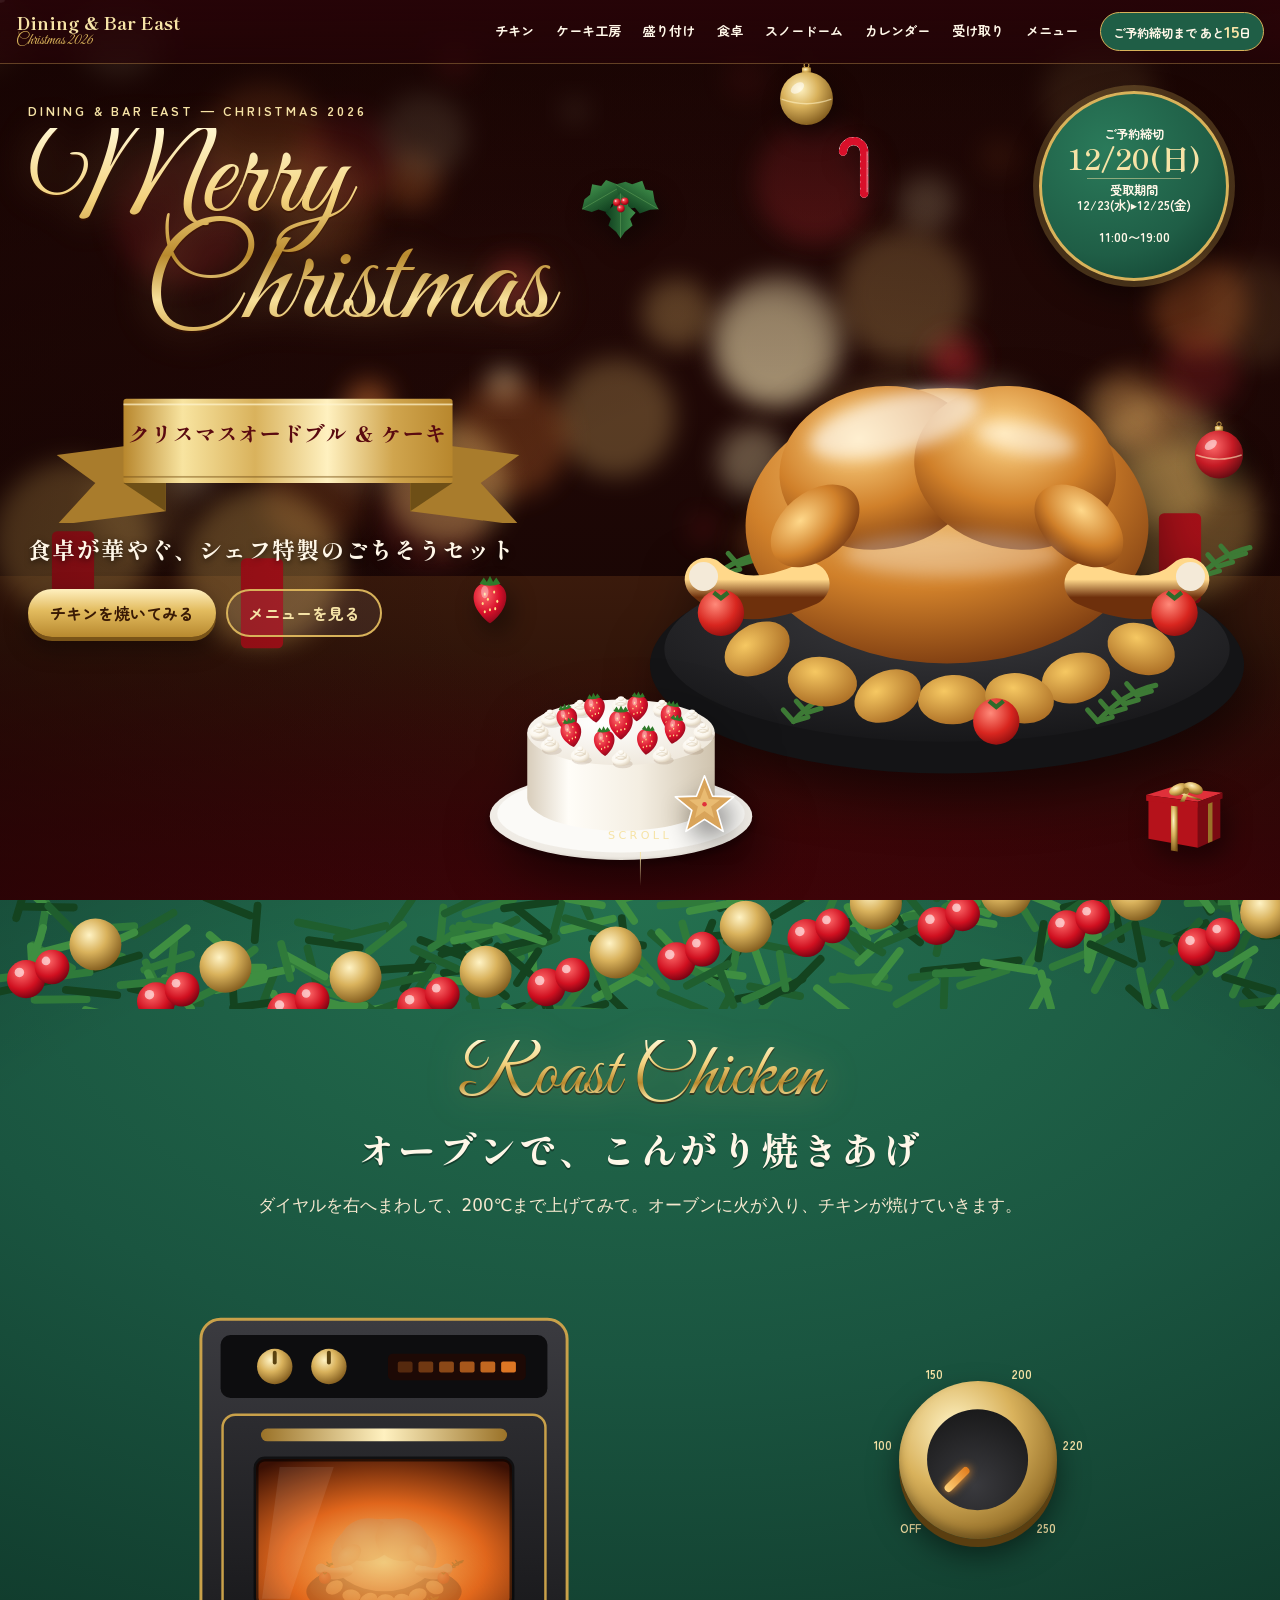
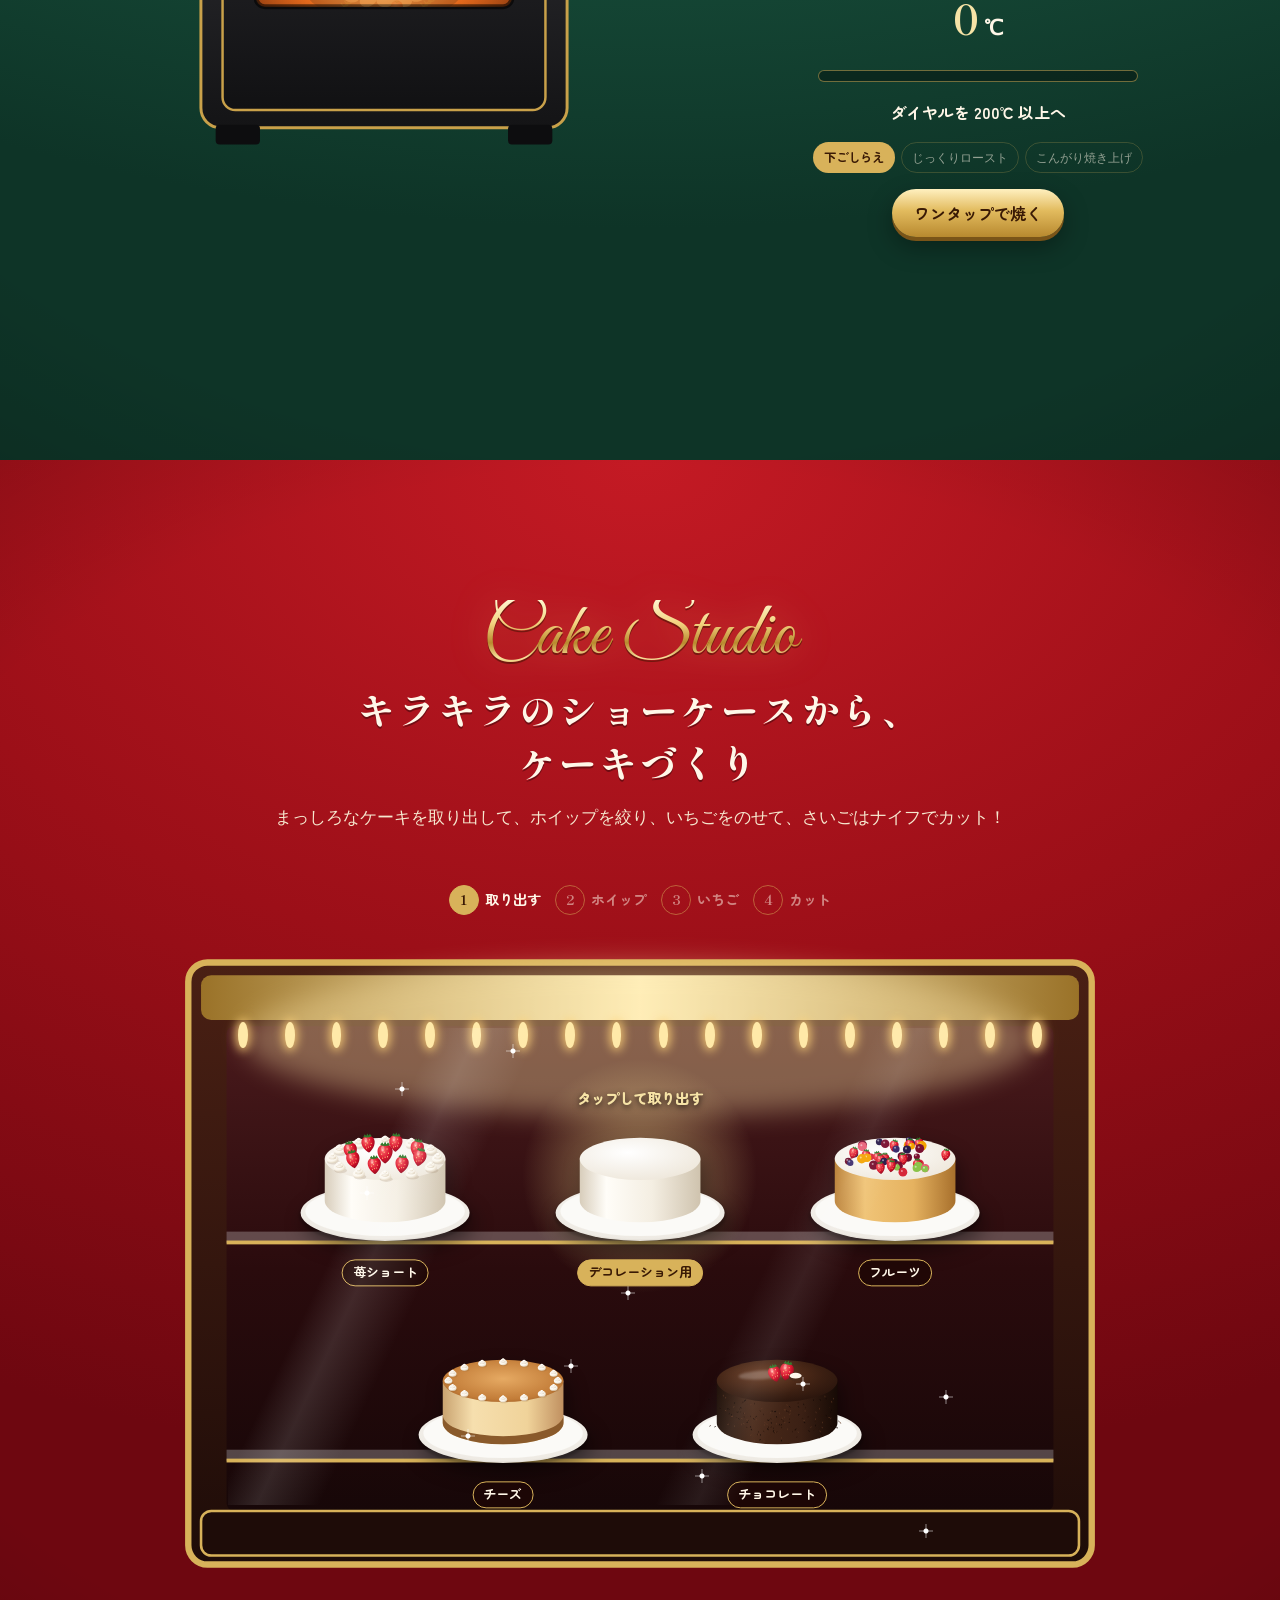
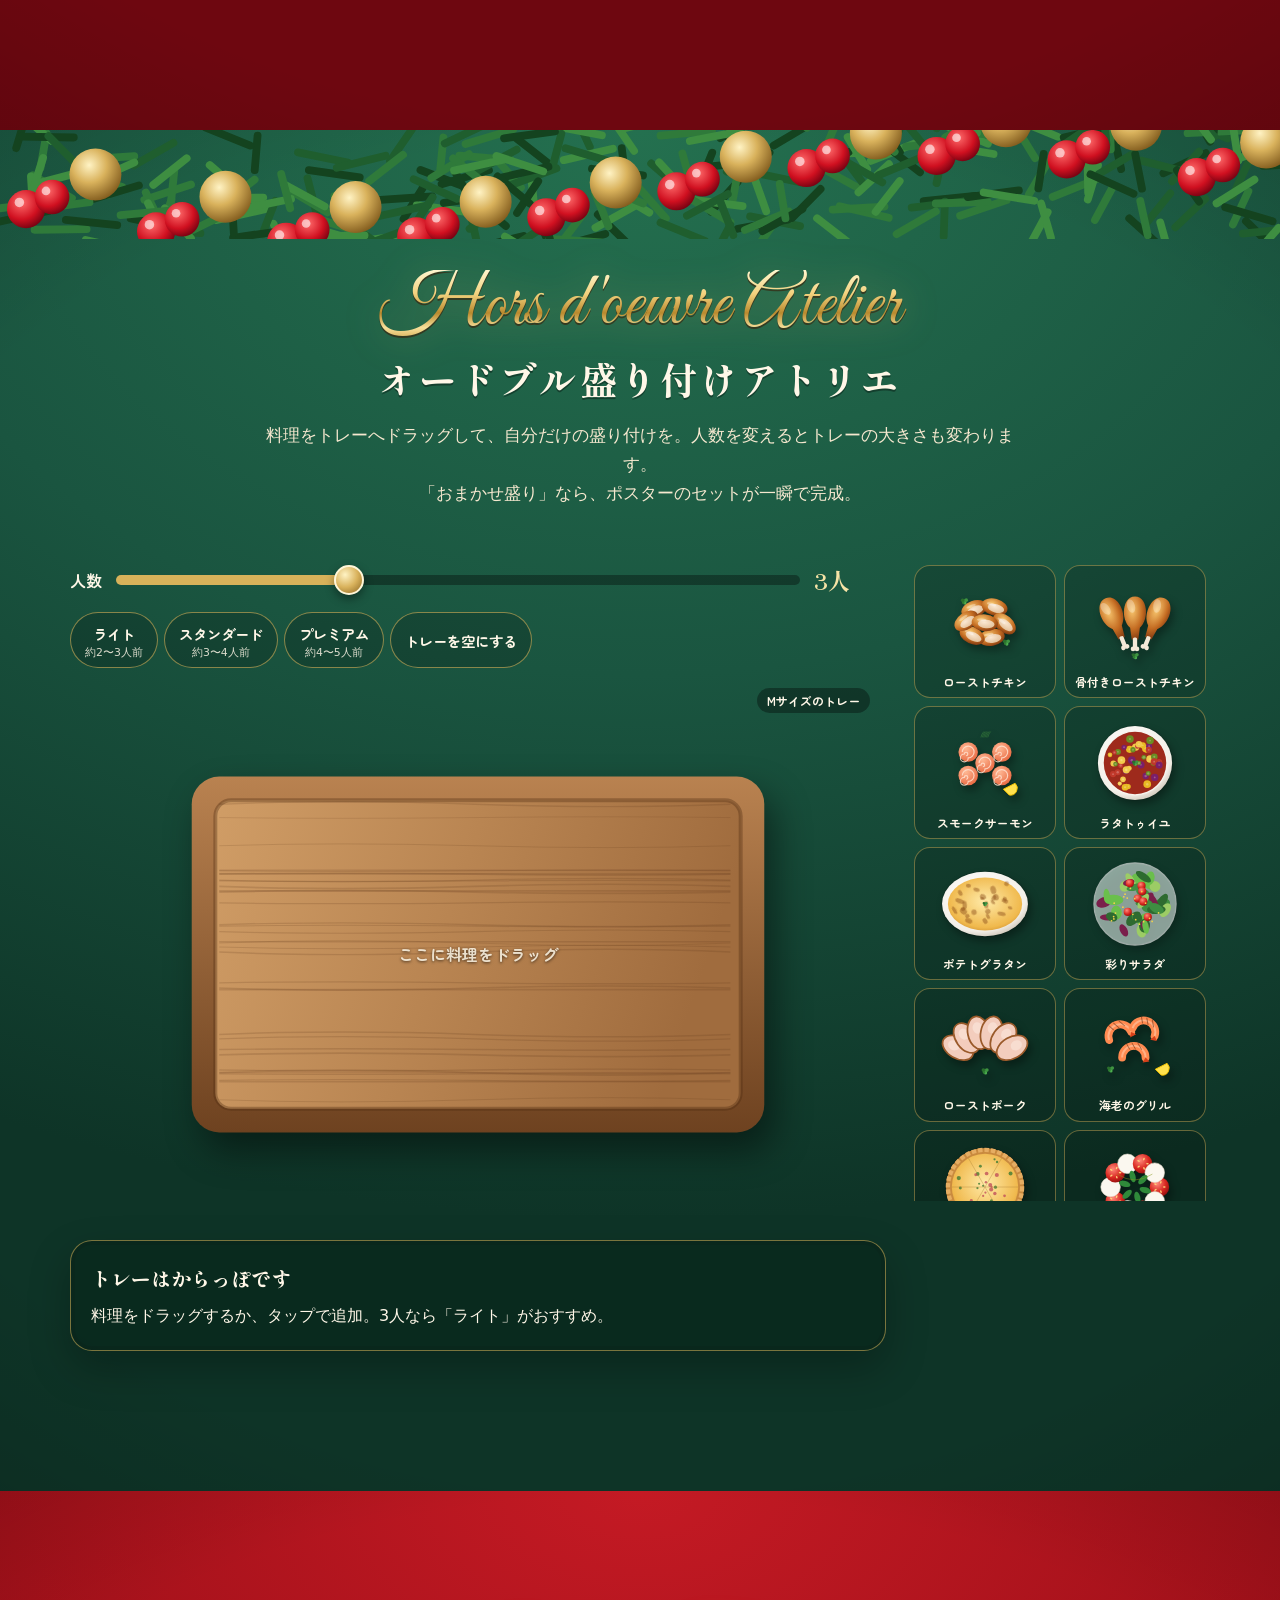
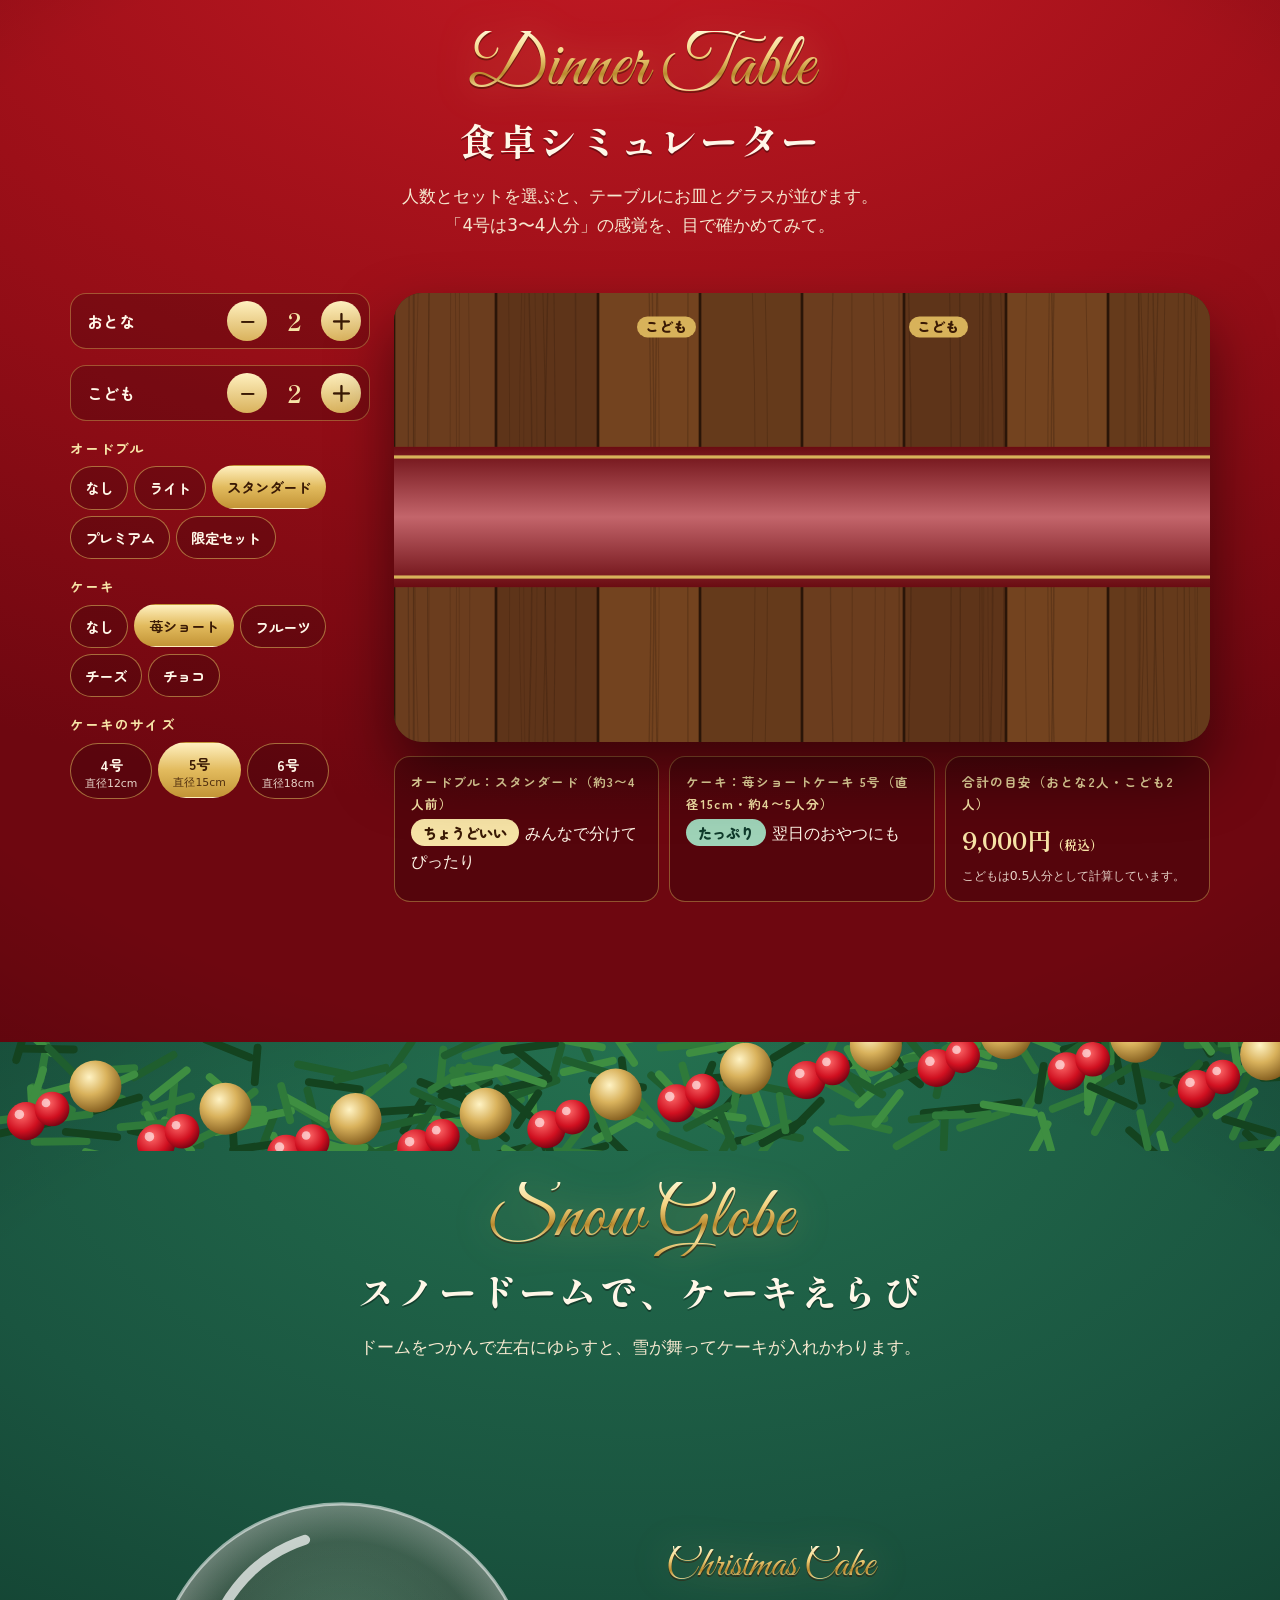
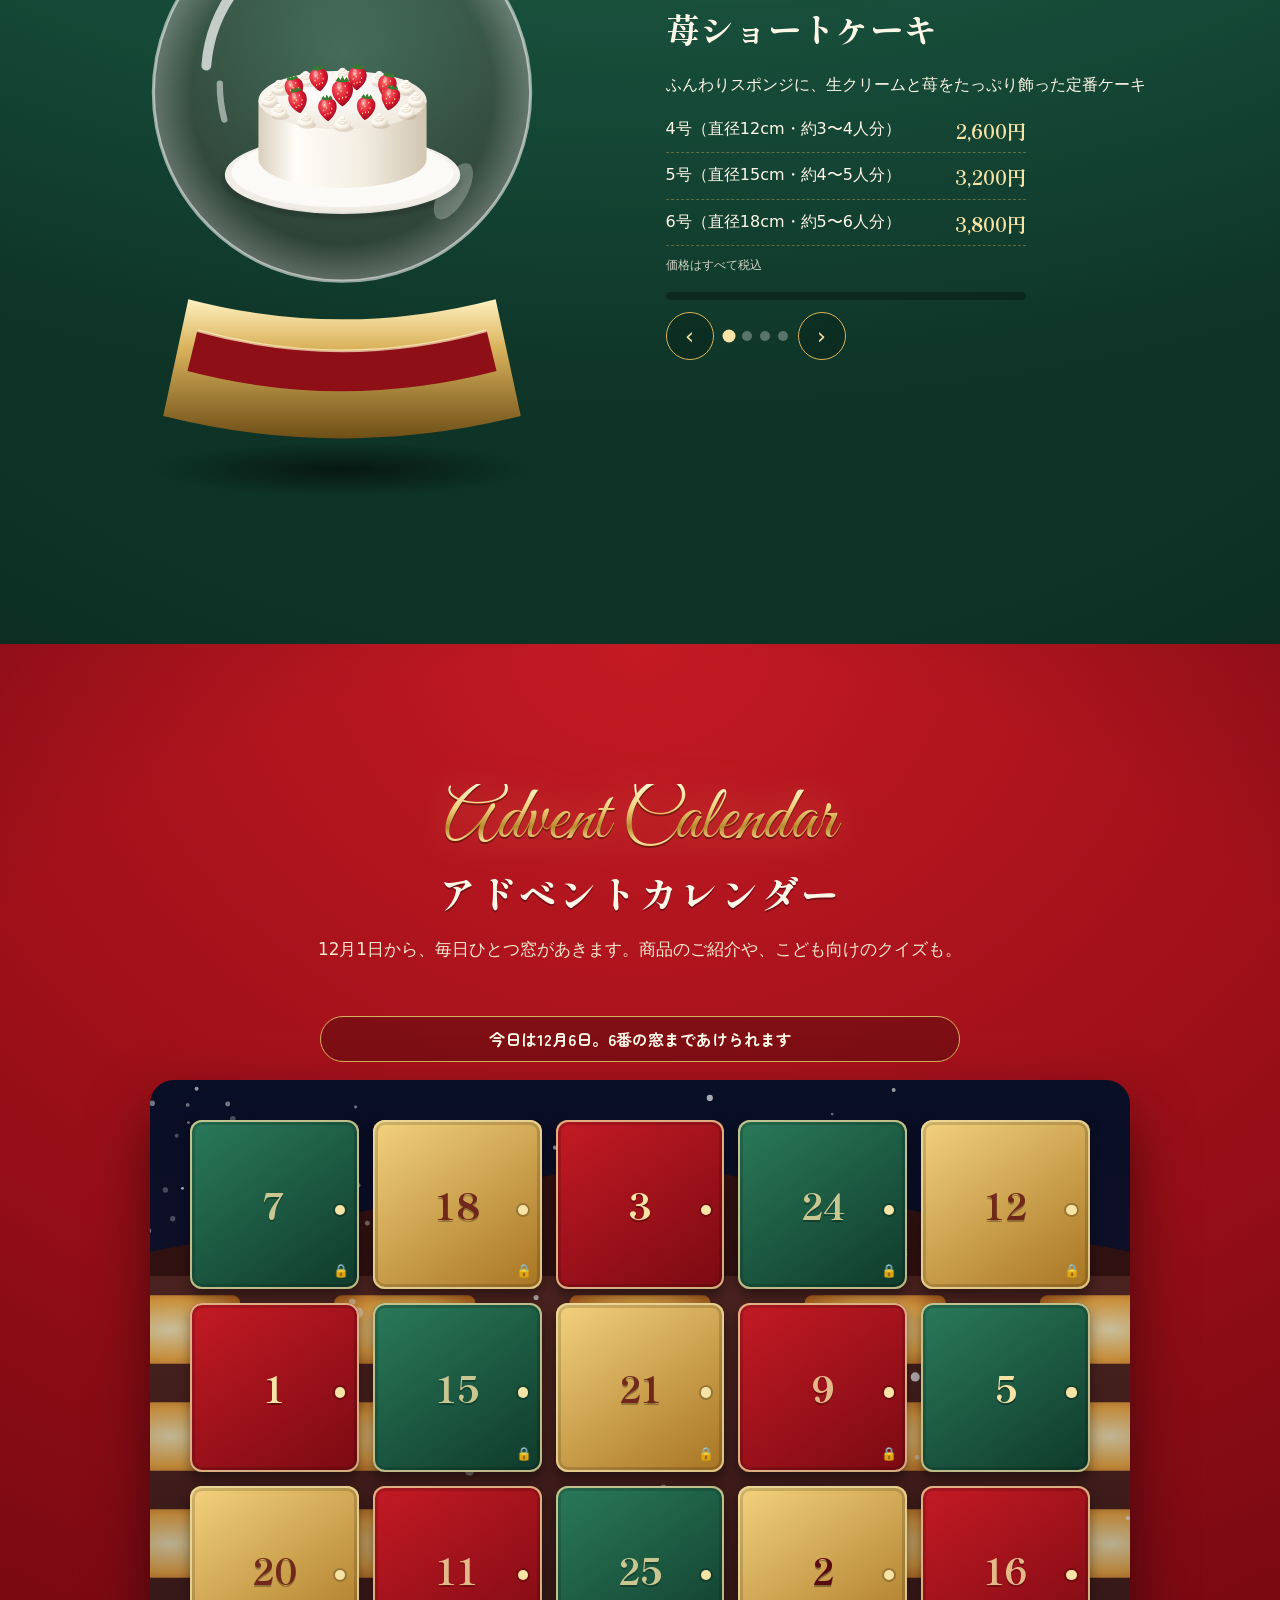
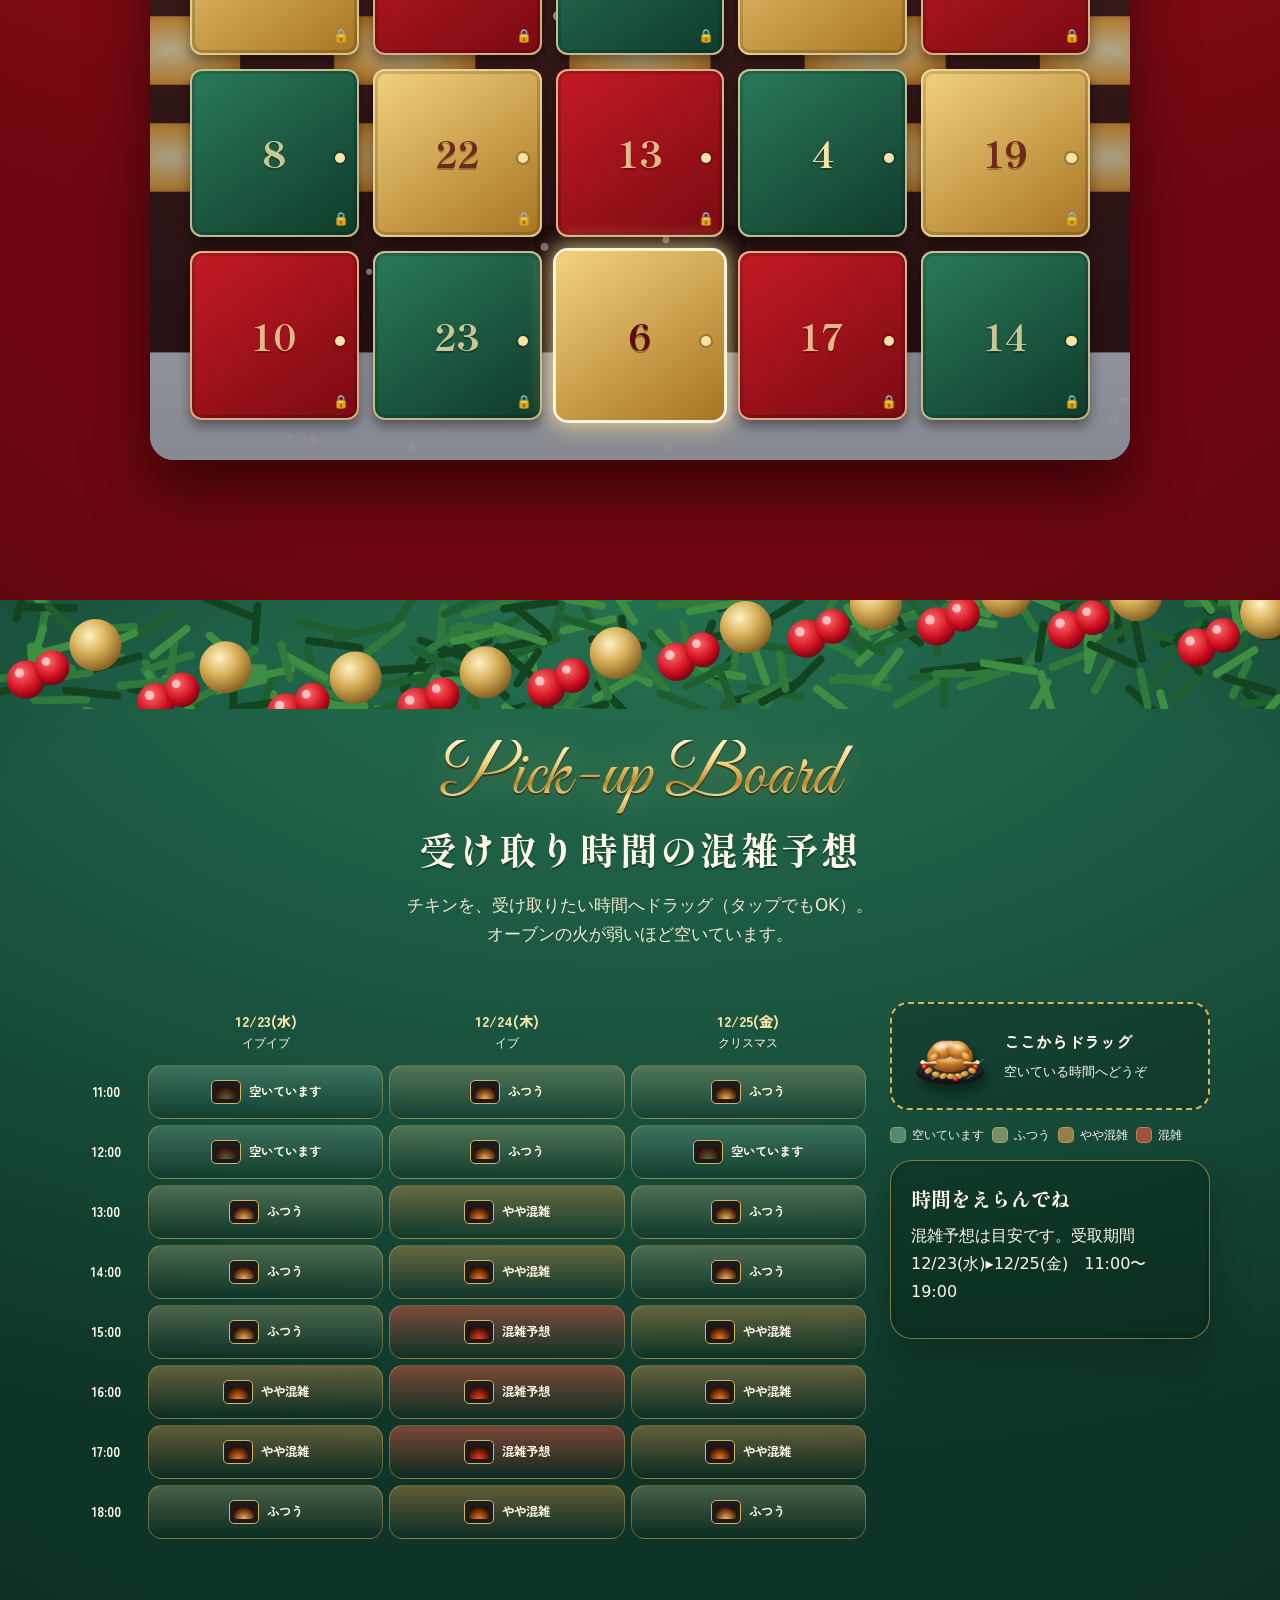
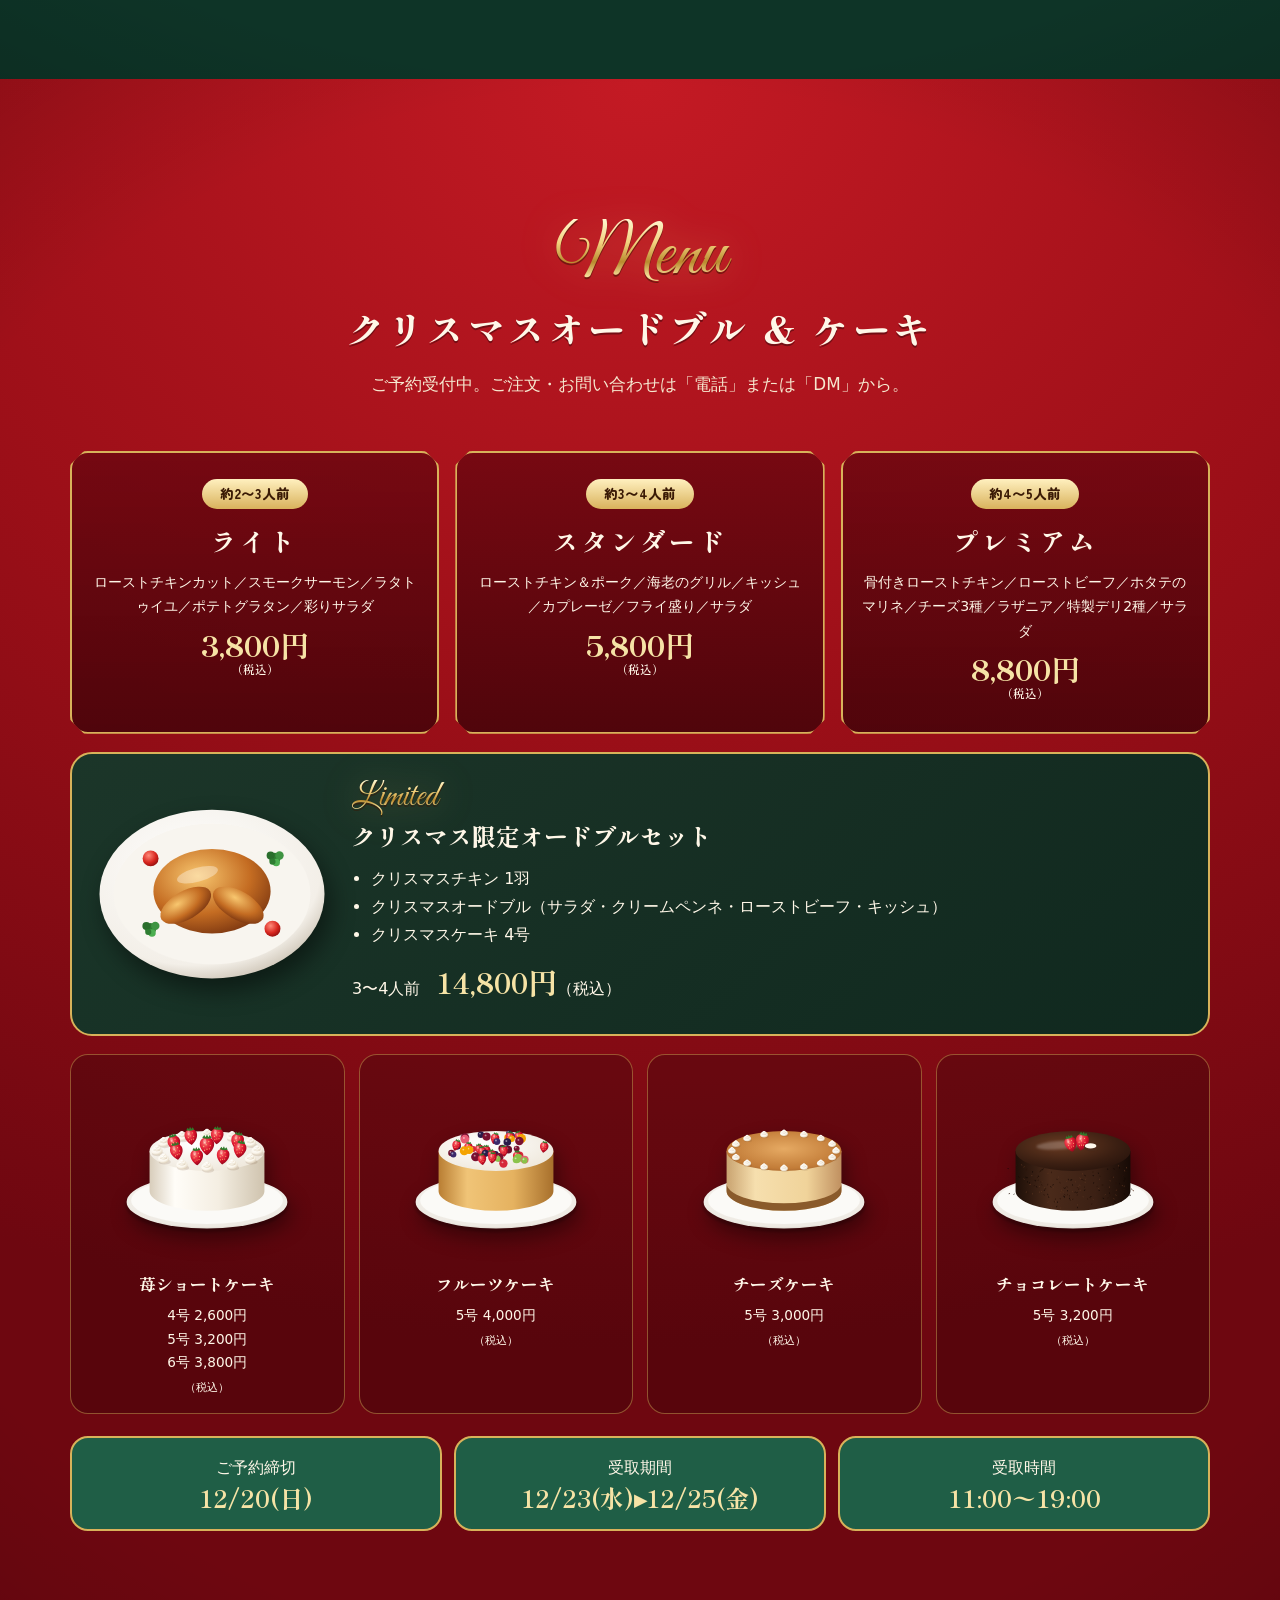
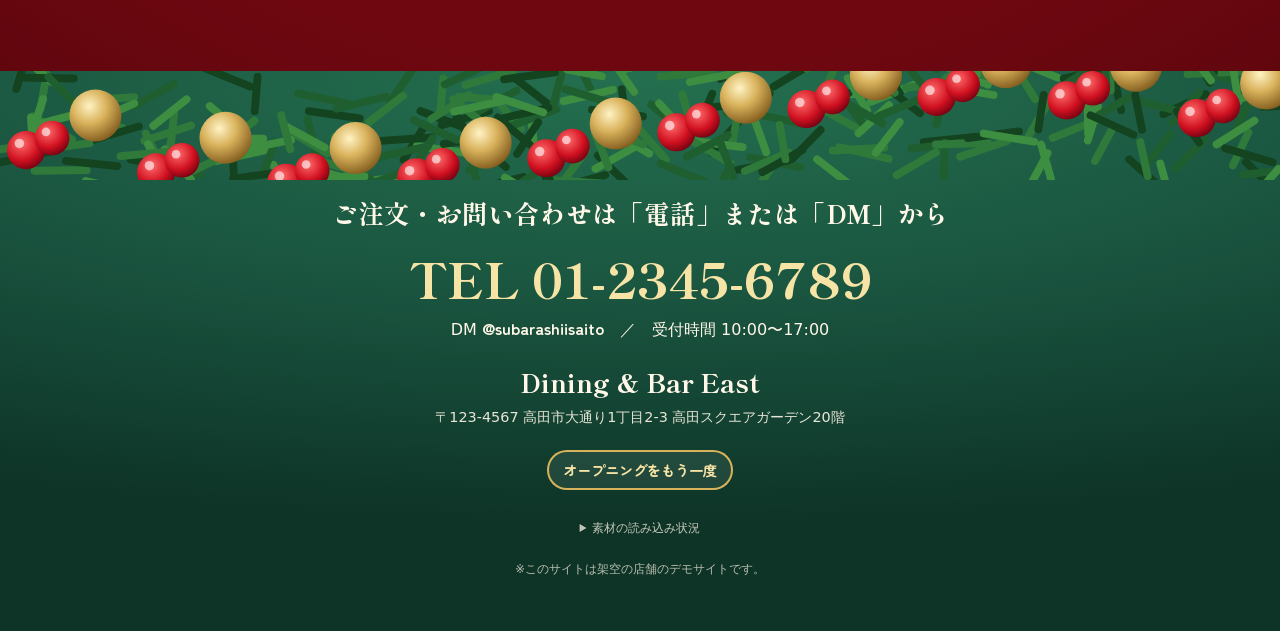
==== east-christmas/index.html @ 374d92b8 "Add Dining & Bar East Christmas announcement site Single-file vanilla JS site: poster-opening intro," ====
<!doctype html>
<html lang="ja">
<head>
<meta charset="utf-8">
<meta name="viewport" content="width=device-width, initial-scale=1, viewport-fit=cover">
<title>Dining &amp; Bar East｜Christmas 2026</title>
<meta name="description" content="Dining & Bar East のクリスマス特設サイト。クリスマスオードブルとケーキのご予約受付中。オーブンでチキンを焼いたり、ケーキを飾ったり、遊びながら選べます。">
<meta name="theme-color" content="#4a040a">
<link rel="preconnect" href="https://fonts.googleapis.com">
<link rel="preconnect" href="https://fonts.gstatic.com" crossorigin>
<link rel="stylesheet" href="https://fonts.googleapis.com/css2?family=Great+Vibes&family=Shippori+Mincho+B1:wght@600;800&family=Zen+Maru+Gothic:wght@500;700;900&display=swap">
<style>
/* =========================================================
   Tokens
   ========================================================= */
:root{
  --red:#B5121B; --red-d:#7a0a12; --red-dd:#4a040a;
  --green:#1F5E46; --green-d:#0f3a2b; --green-dd:#0a2a1f;
  --gold:#d8b25a; --gold-l:#f6e3a6; --gold-d:#9a7228;
  --cream:#fff7e8; --ink:#2b120c;
  --hdr:64px;
  --ease-pop:cubic-bezier(.3,1.5,.5,1);
  --ease-out:cubic-bezier(.2,.8,.2,1);
}
*{box-sizing:border-box}
html{scroll-behavior:smooth;-webkit-text-size-adjust:100%}
body{margin:0;background:var(--red-dd);color:var(--cream);font-family:"Zen Maru Gothic",system-ui,sans-serif;line-height:1.75;overflow-x:hidden;-webkit-tap-highlight-color:transparent}
body.locked{overflow:hidden;height:100svh}
img{max-width:100%;display:block;-webkit-user-drag:none;user-select:none;-webkit-user-select:none}
button{font:inherit;color:inherit}
a{color:inherit}
:focus-visible{outline:3px solid var(--gold-l);outline-offset:3px}
[hidden]{display:none!important}
.sr{position:absolute;width:1px;height:1px;overflow:hidden;clip:rect(0 0 0 0);white-space:nowrap}

/* paper backgrounds: the real texture (if present) sits over a gradient fallback */
.paper-red{background:url(assets/tex_red_paper.png) center/640px repeat,radial-gradient(120% 80% at 50% 0%,#c41a24 0%,#9c0f18 50%,#6e0710 100%)}
.paper-green{background:url(assets/tex_green_paper.png) center/640px repeat,radial-gradient(120% 80% at 50% 0%,#24704f 0%,#1a5540 50%,#0e3427 100%)}
.gold-text{background:linear-gradient(180deg,#fff6cf 0%,#f3d27e 32%,#b98a2e 58%,#f7e09a 78%,#c99a3d 100%);-webkit-background-clip:text;background-clip:text;color:transparent;filter:drop-shadow(0 2px 0 rgba(60,20,0,.55)) drop-shadow(0 0 18px rgba(255,210,120,.25))}
.script{font-family:"Great Vibes",cursive;font-weight:400}
.mincho{font-family:"Shippori Mincho B1",serif}

/* fx canvas (snow + sparkles) */
#fx{position:fixed;inset:0;width:100%;height:100%;pointer-events:none;z-index:55}

/* =========================================================
   Buttons / small UI
   ========================================================= */
.btn{appearance:none;border:0;cursor:pointer;font:700 1rem/1.2 "Zen Maru Gothic",sans-serif;color:#3a1a05;background:linear-gradient(180deg,#fff0bf,#e2bb5e 45%,#b8892f);padding:14px 22px;border-radius:999px;box-shadow:0 4px 0 #7a5418,0 10px 24px rgba(0,0,0,.35);position:relative;overflow:hidden;text-decoration:none;display:inline-flex;align-items:center;justify-content:center;gap:8px;transition:transform .15s,box-shadow .15s;min-height:48px;white-space:nowrap}
.btn:hover{transform:translateY(-2px)}
.btn:active{transform:translateY(2px);box-shadow:0 2px 0 #7a5418,0 6px 14px rgba(0,0,0,.3)}
.btn::after{content:"";position:absolute;inset:0;background:linear-gradient(110deg,transparent 30%,rgba(255,255,255,.75) 45%,transparent 60%);transform:translateX(-120%);animation:shine 3.8s infinite}
.btn.ghost{background:rgba(255,255,255,.07);color:var(--gold-l);box-shadow:inset 0 0 0 2px var(--gold)}
.btn.ghost::after{display:none}
.btn.small{padding:9px 16px;min-height:40px;font-size:.9rem}
.btn[disabled]{opacity:.45;pointer-events:none}
@keyframes shine{0%,70%{transform:translateX(-120%)}100%{transform:translateX(120%)}}
.row{display:flex;flex-wrap:wrap;gap:10px;align-items:center}

.seg{display:flex;flex-wrap:wrap;gap:6px}
.seg button{appearance:none;cursor:pointer;border:1.5px solid rgba(216,178,90,.6);background:rgba(0,0,0,.18);color:var(--cream);padding:8px 14px;border-radius:999px;font-weight:700;font-size:.9rem;min-height:40px;transition:background .2s,color .2s,transform .2s}
.seg button small{display:block;font-size:.68rem;font-weight:500;opacity:.85;line-height:1.2}
.seg button[aria-pressed="true"]{background:linear-gradient(180deg,#fff0bf,#e2bb5e 50%,#c39436);color:#3a1a05;border-color:transparent;transform:translateY(-1px)}
.seg button[disabled]{opacity:.35;pointer-events:none}

.toast{position:fixed;left:50%;bottom:max(20px,env(safe-area-inset-bottom));transform:translate(-50%,140%);z-index:90;background:rgba(20,6,4,.92);border:1.5px solid var(--gold);color:var(--cream);padding:12px 20px;border-radius:16px;font-weight:700;max-width:min(92vw,520px);text-align:center;transition:transform .45s var(--ease-pop),visibility .45s;pointer-events:none;font-size:.92rem;visibility:hidden}
.toast.on{transform:translate(-50%,0);visibility:visible}

/* =========================================================
   Header
   ========================================================= */
.hdr{position:fixed;inset:0 0 auto;z-index:60;height:var(--hdr);display:flex;align-items:center;gap:12px;padding:0 max(16px,env(safe-area-inset-right)) 0 max(16px,env(safe-area-inset-left));background:linear-gradient(180deg,rgba(40,4,8,.9),rgba(40,4,8,.6));-webkit-backdrop-filter:blur(8px);backdrop-filter:blur(8px);border-bottom:1px solid rgba(216,178,90,.35);transform:translateY(-100%);transition:transform .6s var(--ease-out)}
body.ready .hdr{transform:none}
.logo{font-family:"Shippori Mincho B1",serif;font-weight:800;font-size:1.08rem;color:var(--gold-l);text-decoration:none;line-height:1.05;white-space:nowrap}
.logo small{display:block;font-family:"Great Vibes",cursive;font-weight:400;font-size:1rem;color:var(--gold)}
.nav{margin-left:auto;display:flex;gap:2px}
.nav a{color:var(--cream);text-decoration:none;font-size:.82rem;padding:6px 10px;border-radius:99px;font-weight:700;white-space:nowrap}
.nav a:hover{background:rgba(216,178,90,.18)}
.count-chip{flex:none;font-size:.78rem;font-weight:700;background:var(--green);border:1.5px solid var(--gold);padding:4px 12px;border-radius:99px;white-space:nowrap}
.count-chip b{color:var(--gold-l);font-size:1.05rem}
.menu-btn{display:none;appearance:none;border:1.5px solid var(--gold);background:transparent;border-radius:12px;width:44px;height:44px;cursor:pointer;flex:none;position:relative}
.menu-btn i,.menu-btn i::before,.menu-btn i::after{position:absolute;left:11px;right:11px;height:2px;background:var(--gold-l);border-radius:2px;content:""}
.menu-btn i{top:21px}.menu-btn i::before{top:-7px;left:0;right:0}.menu-btn i::after{top:7px;left:0;right:0}
.drawer{position:fixed;inset:0;z-index:70;background:rgba(30,3,6,.96);display:flex;flex-direction:column;justify-content:center;align-items:center;gap:6px;opacity:0;pointer-events:none;transition:opacity .3s}
.drawer.on{opacity:1;pointer-events:auto}
.drawer a{font-family:"Shippori Mincho B1",serif;font-weight:800;font-size:1.3rem;text-decoration:none;padding:8px 20px;color:var(--cream)}
.drawer a small{display:block;text-align:center;font-family:"Great Vibes",cursive;font-weight:400;color:var(--gold);font-size:1rem}
.drawer .close{position:absolute;top:12px;right:16px}
@media (max-width:1080px){.nav{display:none}.menu-btn{display:block}.count-chip{margin-left:auto}}
@media (max-width:420px){.count-chip{font-size:.7rem;padding:3px 9px}.logo{font-size:.95rem}}

/* =========================================================
   Opening
   ========================================================= */
.opening{position:fixed;inset:0;z-index:100;display:flex;flex-direction:column;align-items:center;justify-content:center;gap:18px;background:radial-gradient(80% 60% at 50% 45%,#5a0c12 0%,#2a0306 70%,#160103 100%);transition:opacity .9s .3s}
.opening.fade{opacity:0;pointer-events:none}
.op-light{position:absolute;left:50%;top:46%;width:30vmax;height:30vmax;transform:translate(-50%,-50%) scale(.2);border-radius:50%;background:radial-gradient(circle,rgba(255,236,170,.95) 0%,rgba(255,200,90,.5) 30%,transparent 70%);opacity:0;transition:transform 1.2s var(--ease-out),opacity .6s}
.opening.open .op-light{opacity:1;transform:translate(-50%,-50%) scale(3)}
.op-poster{--pw:min(78vw,50vh,400px);position:relative;width:var(--pw);height:calc(var(--pw)*1.414);perspective:1600px;cursor:pointer;animation:op-float 3.2s ease-in-out infinite}
.opening.open .op-poster{animation:none}
@keyframes op-float{0%,100%{transform:translateY(0) rotate(-1deg)}50%{transform:translateY(-10px) rotate(1deg)}}
.op-door{position:absolute;top:0;bottom:0;width:50%;overflow:hidden;transform-style:preserve-3d;transition:transform 1.3s cubic-bezier(.6,.05,.25,1);box-shadow:0 30px 60px rgba(0,0,0,.5)}
.op-door.l{left:0;transform-origin:left center;border-radius:10px 0 0 10px}
.op-door.r{right:0;transform-origin:right center;border-radius:0 10px 10px 0}
.opening.open .op-door.l{transform:rotateY(-118deg)}
.opening.open .op-door.r{transform:rotateY(118deg)}
.op-face{position:absolute;top:0;bottom:0;width:200%;backface-visibility:hidden;-webkit-backface-visibility:hidden}
.op-door.l .op-face{left:0}.op-door.r .op-face{left:-100%}
.op-door::after{content:"";position:absolute;inset:0;transform:rotateY(180deg);backface-visibility:hidden;-webkit-backface-visibility:hidden;background:linear-gradient(135deg,#f6e3a6,#b8892f 50%,#f3d27e)}
.opf{position:absolute;inset:0;border:calc(var(--pw)*.018) solid var(--gold);border-radius:10px;display:flex;flex-direction:column;align-items:center;padding-top:calc(var(--pw)*.08);text-align:center;overflow:hidden;overflow:clip}
.opf::before{content:"";position:absolute;inset:calc(var(--pw)*.025);border:1px solid rgba(246,227,166,.6);border-radius:6px;pointer-events:none}
.opf-script{font-family:"Great Vibes",cursive;font-size:calc(var(--pw)*.2);line-height:.82;margin:0}
.opf-rib{margin-top:calc(var(--pw)*.04);font-family:"Shippori Mincho B1",serif;font-weight:800;color:#5a0a10;background:linear-gradient(180deg,#fff1c0,#d9b25c 50%,#b8872d);padding:calc(var(--pw)*.018) calc(var(--pw)*.08);font-size:calc(var(--pw)*.062);letter-spacing:.08em;clip-path:polygon(0 0,100% 0,96% 50%,100% 100%,0 100%,4% 50%)}
.opf-sub{margin:calc(var(--pw)*.02) 0 0;font-size:calc(var(--pw)*.042);font-weight:700;letter-spacing:.2em}
.opf-badge{position:absolute;right:calc(var(--pw)*.06);top:calc(var(--pw)*.5);width:calc(var(--pw)*.24);height:calc(var(--pw)*.24);border-radius:50%;background:var(--green);border:2px solid var(--gold);display:grid;place-content:center;font-size:calc(var(--pw)*.032);font-weight:700;line-height:1.2}
.opf-badge b{display:block;font-family:"Shippori Mincho B1",serif;font-size:calc(var(--pw)*.07);color:var(--gold-l)}
.opf-store{position:absolute;bottom:calc(var(--pw)*.06);left:0;right:0;margin:0;font-family:"Shippori Mincho B1",serif;font-weight:800;font-size:calc(var(--pw)*.05);color:var(--gold-l);letter-spacing:.06em}
.op-pop{position:absolute;inset:0;pointer-events:none;z-index:3}
.op-chicken{position:absolute;width:74%;left:4%;top:44%}
.op-cake{position:absolute;width:40%;left:52%;top:60%}
.op-hint{margin:0;font-weight:700;letter-spacing:.14em;color:var(--gold-l);animation:blink 1.6s infinite;position:relative}
.opening.open .op-hint{opacity:0}
@keyframes blink{50%{opacity:.35}}
.op-skip{position:absolute;right:max(16px,env(safe-area-inset-right));top:max(14px,env(safe-area-inset-top));appearance:none;background:rgba(0,0,0,.3);border:1px solid rgba(246,227,166,.5);color:var(--gold-l);border-radius:99px;padding:8px 16px;cursor:pointer;font-weight:700}
.fly{position:fixed;z-index:101;margin:0;pointer-events:none;transform-origin:0 0;will-change:transform}

/* =========================================================
   Hero
   ========================================================= */
.hero{position:relative;min-height:100svh;overflow:hidden;overflow:clip;background:#1a0503}
.hero-bg{position:absolute;inset:0;width:100%;height:100%;object-fit:cover}
.hero-bg.sp{display:none}
.hero-vig{position:absolute;inset:0;background:radial-gradient(90% 75% at 62% 62%,transparent 25%,rgba(20,3,2,.7) 100%),linear-gradient(180deg,rgba(20,3,2,.55),transparent 28%,transparent 72%,var(--red-dd))}
.hero-inner{position:relative;max-width:1320px;margin:0 auto;min-height:100svh;padding:calc(var(--hdr) + 4vh) 28px 40px}
.hero-copy{position:relative;z-index:5;max-width:600px}
.hero-kicker{margin:0 0 6px;letter-spacing:.22em;font-size:.8rem;color:var(--gold-l);font-weight:700}
.hero-title{margin:0;font-weight:400;line-height:.82}
.hero-title .script{display:inline-block;font-size:clamp(4.2rem,2rem + 7.6vw,8.8rem);padding:0 .12em .06em 0}
.hero-title .script span{display:block;padding-left:.9em}
.ribbon{position:relative;width:min(100%,540px);aspect-ratio:1536/480;margin:6px 0 0 -10px;container-type:inline-size}
.ribbon img{position:absolute;inset:0;width:100%;height:100%;object-fit:cover}
.ribbon span{position:absolute;inset:0;display:grid;place-items:center;font-family:"Shippori Mincho B1",serif;font-weight:800;color:#5a0a10;font-size:3.9cqw;letter-spacing:.04em;padding-bottom:2%;white-space:nowrap}
.hero-lead{margin:6px 0 20px;font-family:"Shippori Mincho B1",serif;font-weight:800;font-size:clamp(1.05rem,.8rem + 1vw,1.45rem);letter-spacing:.06em;text-shadow:0 2px 6px rgba(0,0,0,.6)}
.hero-cta{display:flex;flex-wrap:wrap;gap:10px}
.hero-products{position:absolute;inset:0;pointer-events:none}
.hp{position:absolute}
.hp img{width:100%;filter:drop-shadow(10px 22px 26px rgba(0,0,0,.55))}
.hp-chicken{right:-3%;bottom:1%;width:min(58vw,840px);z-index:2}
.hp-cake{right:39%;bottom:-2%;width:min(25vw,380px);z-index:4}
.hero-badge{position:absolute;right:4%;top:calc(var(--hdr) + 3vh);z-index:6;width:clamp(120px,15vw,190px);aspect-ratio:1;border-radius:50%;background:radial-gradient(circle at 35% 30%,#2a7a5a,#1F5E46 60%,#0f3a2b);border:3px solid var(--gold);box-shadow:0 0 0 6px rgba(216,178,90,.25),0 14px 30px rgba(0,0,0,.5);display:grid;place-content:center;text-align:center;line-height:1.25;font-weight:700;font-size:clamp(.62rem,.5rem + .35vw,.82rem);pointer-events:auto}
.hero-badge b{display:block;font-family:"Shippori Mincho B1",serif;font-size:2.3em;color:var(--gold-l);line-height:1.1}
.hero-badge hr{border:0;border-top:1px solid rgba(246,227,166,.5);width:70%;margin:4px auto}
.floater{position:absolute;z-index:3}
.floater img{width:100%;filter:drop-shadow(6px 12px 12px rgba(0,0,0,.45))}
.f-holly{left:44%;top:16%;width:clamp(70px,9vw,130px)}
.f-orn1{left:60%;top:6%;width:clamp(48px,6vw,90px)}
.f-orn2{right:2%;top:46%;width:clamp(48px,5.5vw,84px)}
.f-berry{left:36%;bottom:30%;width:clamp(42px,4.5vw,70px)}
.f-cane{right:30%;top:14%;width:clamp(56px,6vw,96px)}
.f-star{left:52%;bottom:6%;width:clamp(56px,6vw,96px);z-index:5}
.f-gift{right:3%;bottom:4%;width:clamp(80px,9vw,140px);z-index:5}
.float{animation:float 5s ease-in-out infinite}
.float.f2{animation-duration:6.2s;animation-delay:-1.5s}
.float.f3{animation-duration:4.4s;animation-delay:-3s}
@keyframes float{0%,100%{transform:translateY(0) rotate(0)}50%{transform:translateY(-14px) rotate(2deg)}}
body:not(.ready) .hp img,body:not(.ready) .floater,body:not(.ready) .hero-copy,body:not(.ready) .hero-badge{opacity:0}
body.ready .floater{animation:pop-in .8s var(--ease-pop) both}
body.ready .hero-copy{animation:rise .9s var(--ease-out) both}
body.ready .hero-badge{animation:pop-in .9s .3s var(--ease-pop) both}
@keyframes pop-in{from{opacity:0;transform:scale(.3)}to{opacity:1;transform:none}}
@keyframes rise{from{opacity:0;transform:translateY(30px)}to{opacity:1;transform:none}}
.scroll-hint{position:absolute;left:50%;bottom:14px;transform:translateX(-50%);z-index:6;font-size:.7rem;letter-spacing:.3em;color:var(--gold-l);text-align:center}
.scroll-hint::after{content:"";display:block;width:1px;height:34px;margin:6px auto 0;background:linear-gradient(var(--gold-l),transparent);animation:drip 1.8s infinite}
@keyframes drip{0%{transform:scaleY(0);transform-origin:top}50%{transform:scaleY(1);transform-origin:top}51%{transform-origin:bottom}100%{transform:scaleY(0);transform-origin:bottom}}
@media (max-width:760px){
  .hero-bg.pc{display:none}.hero-bg.sp{display:block}
  .hero-inner{display:flex;flex-direction:column;padding:calc(var(--hdr) + 14px) 16px 56px}
  .hero-copy{text-align:center;margin:0 auto;max-width:none}
  .hero-title .script span{padding-left:0}
  .ribbon{margin:4px auto 0}
  .hero-cta{justify-content:center}
  .hero-cta .btn{flex:1 1 140px}
  .hero-products{position:relative;inset:auto;height:94vw;margin-top:14px}
  .hp-chicken{right:auto;left:3%;bottom:2%;width:96vw}
  .hp-cake{right:auto;left:-6%;bottom:-6%;width:46vw}
  .hero-badge{top:0;right:-4px;width:112px}
  .f-holly{left:2%;top:4%}.f-orn1{left:38%;top:-2%}.f-orn2{right:auto;left:72%;top:42%}
  .f-cane{right:auto;left:16%;top:30%}.f-berry{left:60%;bottom:4%}.f-star{left:auto;right:30%;bottom:-4%}.f-gift{right:-2%;bottom:-2%}
}

/* =========================================================
   Sections
   ========================================================= */
.sec{position:relative;padding:clamp(80px,11vw,140px) 16px;overflow:hidden;overflow:clip}
.sec::before{content:"";position:absolute;inset:0;background:radial-gradient(120% 90% at 50% 50%,transparent 55%,rgba(0,0,0,.35));pointer-events:none}
.wrap{position:relative;max-width:1140px;margin:0 auto}
.sec-hd{text-align:center;margin:0 auto clamp(28px,5vw,52px);max-width:780px}
.sec-hd .script{font-size:clamp(2.6rem,1.6rem + 4vw,4.6rem);line-height:1;margin:0}
.sec-hd h2{font-family:"Shippori Mincho B1",serif;font-weight:800;font-size:clamp(1.45rem,1.05rem + 1.8vw,2.35rem);margin:.25em 0 .4em;letter-spacing:.06em;text-shadow:0 2px 0 rgba(0,0,0,.35);line-height:1.4}
.sec-hd .lead{margin:0;color:#f6e8cf;font-size:clamp(.92rem,.86rem + .3vw,1.05rem)}
.sec-garland{position:absolute;left:-2%;right:-2%;top:-6px;height:clamp(60px,9vw,120px);pointer-events:none;z-index:2;display:flex;justify-content:center}
.sec-garland img{width:104%;max-width:none;height:100%;object-fit:cover;object-position:center 50%}
.card{background:rgba(20,4,4,.32);border:1.5px solid rgba(216,178,90,.55);border-radius:22px;padding:20px;box-shadow:inset 0 0 0 4px rgba(0,0,0,.08),0 18px 40px rgba(0,0,0,.25)}
.green .card,.paper-green .card{background:rgba(0,20,12,.3)}
.rv{opacity:0;transform:translateY(34px);transition:opacity .9s var(--ease-out),transform .9s var(--ease-out)}
.rv.in{opacity:1;transform:none}

/* =========================================================
   Oven
   ========================================================= */
.oven-grid{display:grid;grid-template-columns:1.15fr .85fr;gap:clamp(20px,4vw,48px);align-items:center}
.oven-stage{position:relative;aspect-ratio:1/1.08;max-width:600px;width:100%;margin:0 auto}
.oven-glow{position:absolute;left:50%;top:40%;width:90%;aspect-ratio:1;transform:translate(-50%,-50%);border-radius:50%;background:radial-gradient(circle,rgba(255,170,60,.55),transparent 65%);opacity:var(--heat,0);transition:opacity .4s;filter:blur(10px)}
.oven-box{position:absolute;left:8%;top:0;width:84%;aspect-ratio:1}
.oven-img{position:absolute;inset:0;width:100%;height:100%;transition:opacity .5s}
.oven-img.open{opacity:0}
.oven-stage.opened .oven-img.open{opacity:1}
.oven-stage.opened .oven-img.closed{opacity:0}
.oven-stage.opened .oven-box{animation:door-thud .5s}
@keyframes door-thud{30%{transform:translateY(4px)}60%{transform:translateY(-2px)}}
.oven-window{position:absolute;left:24.6%;top:37.1%;width:50.8%;height:29.3%;border-radius:4%;overflow:hidden;opacity:calc(.25 + var(--heat,0)*.75);transition:opacity .5s}
.oven-stage.opened .oven-window{opacity:0}
.ow-c{position:absolute;left:12%;top:-2%;width:76%;transition:opacity .9s;opacity:0;filter:sepia(.35) saturate(1.4) brightness(calc(.7 + var(--heat,0)*.5))}
.ow-c.on{opacity:1}
.ow-heat{position:absolute;inset:0;background:radial-gradient(80% 90% at 50% 100%,rgba(255,140,30,.6),transparent 70%);mix-blend-mode:screen;animation:flicker 1.2s infinite}
@keyframes flicker{50%{opacity:.6}}
.oven-result{position:absolute;left:0;right:0;bottom:-4%;height:66%;pointer-events:none}
.res-chicken{position:absolute;left:6%;width:88%;bottom:0;opacity:0;transform:translateY(-34%) scale(.42)}
.oven-stage.done .res-chicken{animation:chicken-out 1.1s var(--ease-pop) forwards}
@keyframes chicken-out{0%{opacity:0;transform:translateY(-34%) scale(.42)}25%{opacity:1}60%{transform:translateY(-6%) scale(1.06)}100%{opacity:1;transform:none}}
.res-chicken img{width:100%;filter:drop-shadow(8px 22px 22px rgba(0,0,0,.55))}
.gloss{position:absolute;inset:0;-webkit-mask-size:100% 100%;mask-size:100% 100%;pointer-events:none;background:linear-gradient(115deg,transparent 35%,rgba(255,255,255,.65) 47%,rgba(255,240,200,.2) 52%,transparent 60%);background-size:260% 100%;background-position:130% 0;mix-blend-mode:screen;opacity:0}
.oven-stage.done .gloss{opacity:1;animation:gloss 3.4s 1s ease-in-out infinite}
@keyframes gloss{0%{background-position:130% 0}55%,100%{background-position:-30% 0}}
.steam{position:absolute;left:10%;right:10%;top:-10%;height:80%;pointer-events:none}
.puff{position:absolute;bottom:0;width:26%;aspect-ratio:1;border-radius:50%;background:radial-gradient(circle,rgba(255,255,255,.55),rgba(255,255,255,0) 68%);filter:blur(6px);animation:puff 3.6s ease-out forwards}
@keyframes puff{0%{opacity:0;transform:translate(0,30%) scale(.5)}20%{opacity:.75}100%{opacity:0;transform:translate(var(--sx,0),-150%) scale(2.1)}}
.steam-img{position:absolute;left:15%;width:70%;top:-40%;mix-blend-mode:screen;opacity:0;pointer-events:none}
.oven-stage.done .steam-img{animation:steam-loop 5s 1s ease-in-out infinite}
@keyframes steam-loop{0%{opacity:0;transform:translateY(20%) scaleX(1)}35%{opacity:.5}100%{opacity:0;transform:translateY(-20%) scaleX(1.2)}}
.glint{position:absolute;width:14px;height:14px;pointer-events:none;background:radial-gradient(circle,#fff 0 2px,transparent 3px),linear-gradient(transparent 45%,rgba(255,255,255,.9) 50%,transparent 55%),linear-gradient(90deg,transparent 45%,rgba(255,255,255,.9) 50%,transparent 55%);animation:twinkle 1.4s ease-in-out infinite}
@keyframes twinkle{0%,100%{transform:scale(0) rotate(0);opacity:0}50%{transform:scale(1) rotate(45deg);opacity:1}}

.oven-panel{display:grid;gap:16px;justify-items:center;text-align:center}
.dial-wrap{position:relative;width:210px;aspect-ratio:1}
.dial-ticks{position:absolute;inset:0}
.dial-ticks span{position:absolute;left:50%;top:50%;font-size:.72rem;font-weight:700;color:var(--gold-l);transform:translate(-50%,-50%) rotate(var(--a)) translateY(-96px) rotate(calc(var(--a) * -1))}
.dial{position:absolute;inset:26px;border-radius:50%;background:radial-gradient(circle at 35% 30%,#fff3c4,#d9b25c 40%,#8a6420 80%);box-shadow:0 8px 0 #5a3e10,0 16px 30px rgba(0,0,0,.5),inset 0 -6px 10px rgba(0,0,0,.25);cursor:grab;touch-action:none}
.dial:active{cursor:grabbing}
.dial-knob{position:absolute;inset:18%;border-radius:50%;background:radial-gradient(circle at 35% 30%,#3a3a3e,#111);transform:rotate(var(--rot,-135deg));transition:transform .08s}
.dial-knob i{position:absolute;left:50%;top:6%;width:8px;height:32%;margin-left:-4px;border-radius:4px;background:linear-gradient(#ffd27a,#e07a1a);box-shadow:0 0 10px #ff9a2a}
.temp{font-family:"Shippori Mincho B1",serif;font-weight:800;font-size:1.3rem}
.temp b{font-size:2.6rem;color:var(--gold-l)}
.bake-bar{width:min(100%,320px);height:12px;border-radius:99px;background:rgba(0,0,0,.35);overflow:hidden;border:1px solid rgba(216,178,90,.5)}
.bake-bar i{display:block;height:100%;width:0;background:linear-gradient(90deg,#f6e3a6,#ffae3d,#e2541a);transition:width .2s linear}
#bakeMsg{margin:0;font-weight:700;min-height:1.75em}
.bake-steps{list-style:none;margin:0;padding:0;display:flex;gap:6px;flex-wrap:wrap;justify-content:center}
.bake-steps li{font-size:.78rem;padding:4px 10px;border-radius:99px;border:1px solid rgba(216,178,90,.4);opacity:.55;transition:all .3s}
.bake-steps li.on{opacity:1;background:var(--gold);color:#3a1a05;font-weight:700}
@media (max-width:860px){.oven-grid{grid-template-columns:1fr}.oven-panel{order:2}}

/* =========================================================
   Cake workshop
   ========================================================= */
.steps{list-style:none;margin:0 auto 22px;padding:0;display:flex;justify-content:center;gap:clamp(4px,1.5vw,14px);counter-reset:s;flex-wrap:wrap}
.steps li{counter-increment:s;display:flex;align-items:center;gap:6px;font-weight:700;font-size:.88rem;opacity:.5;transition:opacity .3s}
.steps li::before{content:counter(s);display:grid;place-items:center;width:28px;height:28px;border-radius:50%;border:1.5px solid var(--gold);font-family:"Shippori Mincho B1",serif}
.steps li.on{opacity:1}
.steps li.on::before{background:var(--gold);color:#3a1a05}
.steps li.done{opacity:.85}
.steps li+li::after{content:none}
.cake-area{display:grid;grid-template-columns:minmax(0,1fr)}
.cake-area>*{grid-area:1/1}
.showcase{isolation:isolate;position:relative;width:100%;max-width:980px;margin:0 auto;aspect-ratio:1536/1024;transition:opacity .7s,transform .7s,filter .7s}
.showcase.gone{opacity:0;transform:scale(.92);filter:blur(6px);pointer-events:none}
.sc-img{position:absolute;inset:0;width:100%;height:100%}
.sc-lights{position:absolute;left:9%;right:9%;top:13%;height:4%;display:flex;justify-content:space-between;pointer-events:none}
.sc-lights i{width:1.2%;aspect-ratio:1;border-radius:50%;background:#ffe9a8;box-shadow:0 0 10px 3px rgba(255,210,120,.8);animation:bulb 2.4s ease-in-out infinite;animation-delay:calc(var(--i) * -.3s)}
@keyframes bulb{50%{opacity:.35;box-shadow:0 0 4px 1px rgba(255,210,120,.4)}}
.sc-cake{position:absolute;width:21%;aspect-ratio:1;transform:translate(-50%,-80%);appearance:none;border:0;background:none;padding:0;cursor:pointer;transition:transform .5s var(--ease-pop),filter .3s}
.sc-cake img{width:100%;filter:drop-shadow(4px 10px 10px rgba(0,0,0,.45))}
.sc-cake span{position:absolute;left:50%;bottom:-4%;transform:translateX(-50%);font-size:clamp(.6rem,.5rem + .4vw,.82rem);font-weight:700;background:rgba(30,6,4,.75);border:1px solid var(--gold);padding:1px 10px;border-radius:99px;white-space:nowrap}
.sc-cake:hover{transform:translate(-50%,-84%) scale(1.04)}
.sc-cake.hero-pick{z-index:2}
.sc-cake.hero-pick::before{content:"";position:absolute;inset:-12%;border-radius:50%;background:radial-gradient(circle,rgba(255,230,150,.55),transparent 65%);animation:pulse 1.8s infinite}
.sc-cake.hero-pick span{background:var(--gold);color:#3a1a05}
@keyframes pulse{50%{transform:scale(1.12);opacity:.6}}
.sc-tap{position:absolute;left:50%;top:6%;z-index:2;text-shadow:0 2px 6px rgba(0,0,0,.8);transform:translateX(-50%);font-size:clamp(.7rem,.6rem + .4vw,.9rem);font-weight:900;color:var(--gold-l);white-space:nowrap;animation:bob 1.2s ease-in-out infinite;pointer-events:none}
@keyframes bob{50%{transform:translate(-50%,-6px)}}
.sc-glass{position:absolute;left:8%;right:8%;top:14%;bottom:13%;pointer-events:none;overflow:hidden}
.sc-glass::before{content:"";position:absolute;inset:0;background:linear-gradient(115deg,transparent 20%,rgba(255,255,255,.12) 24%,transparent 30%,transparent 62%,rgba(255,255,255,.08) 66%,transparent 70%);transition:transform 1s var(--ease-out)}
.showcase.taking .sc-glass::before{transform:translateX(70%)}
.sc-sparkles{position:absolute;inset:10% 8%;pointer-events:none}
.showcase.taking .sc-cake.hero-pick{transform:translate(-50%,-96%) scale(1.08);filter:brightness(1.15)}

.bench{user-select:none;-webkit-user-select:none;display:grid;grid-template-columns:minmax(0,1.2fr) minmax(0,.8fr);gap:clamp(16px,3vw,40px);align-items:center;opacity:0;pointer-events:none;transition:opacity .5s}
.bench.on{opacity:1;pointer-events:auto}
.bench[hidden]{display:none}
.bench-cake{position:relative;width:100%;max-width:560px;aspect-ratio:1;margin:0 auto;touch-action:none;user-select:none;-webkit-user-select:none;isolation:isolate}
.bench-cake::before{content:"";position:absolute;left:5%;right:5%;bottom:6%;height:24%;border-radius:50%;background:radial-gradient(closest-side,rgba(0,0,0,.45),transparent);}
.bc-img{position:absolute;inset:0;width:100%;height:100%;transition:opacity .35s}
.bc-cut{opacity:0}
.bench-cake.is-cut .bc-cut{opacity:1}
.bench-cake.is-cut .bc-base{opacity:0}
#creamCv{position:absolute;inset:0;width:100%;height:100%;pointer-events:none}
.berry-layer{position:absolute;inset:0;pointer-events:none}
.berry{position:absolute;width:10.5%;aspect-ratio:1;transform:translate(-50%,-80%);pointer-events:auto;cursor:grab;touch-action:none}
.berry img{position:relative;width:100%;filter:drop-shadow(1px 3px 2px rgba(80,0,0,.35))}
.berry .bs{position:absolute;left:12%;right:2%;bottom:6%;height:22%;border-radius:50%;background:radial-gradient(closest-side,rgba(90,40,20,.45),transparent);transform:translate(10%,30%)}
.berry.drop img{animation:berry-fall .6s cubic-bezier(.4,0,.6,1) both}
.berry.drop .bs{animation:shadow-in .6s both}
@keyframes berry-fall{0%{transform:translateY(-260%) rotate(-25deg);opacity:0}10%{opacity:1}68%{transform:translateY(0) rotate(4deg) scale(1)}78%{transform:translateY(4%) scale(1.14,.84)}90%{transform:translateY(-6%) scale(.96,1.05)}100%{transform:none}}
@keyframes shadow-in{0%,40%{opacity:0;transform:translate(10%,30%) scale(.3)}70%,100%{opacity:1}}
.berry.leave{transition:transform .7s var(--ease-out),opacity .7s;transform:translate(10%,0) scale(.6);opacity:0}
.knife{position:absolute;left:50%;top:6%;width:9%;height:46%;transform:translate(-50%,0) rotate(-12deg);transform-origin:50% 100%;opacity:0;pointer-events:none;z-index:5;transition:opacity .2s}
.knife::before{content:"";position:absolute;left:18%;right:18%;top:0;height:34%;border-radius:12px;background:linear-gradient(90deg,#3a1d0e,#7a4424 50%,#3a1d0e);box-shadow:inset 0 0 0 2px rgba(0,0,0,.25)}
.knife::after{content:"";position:absolute;left:8%;right:22%;top:33%;bottom:0;background:linear-gradient(90deg,#9aa3ab,#f4f7f9 40%,#c7ced4 60%,#8c959d);clip-path:polygon(0 0,100% 0,100% 82%,0 100%);box-shadow:0 0 0 1px rgba(0,0,0,.2)}
.bench-cake.knife-on .knife{opacity:1}
.knife.slicing{opacity:1;animation:slice 1s ease-in-out both}
@keyframes slice{0%{top:-6%;left:48%;transform:translate(-50%,0) rotate(-24deg)}28%{top:22%;left:40%;transform:translate(-50%,0) rotate(-24deg)}42%{top:-6%;left:52%;transform:translate(-50%,0) rotate(24deg)}72%{top:22%;left:60%;transform:translate(-50%,0) rotate(24deg)}88%{top:-4%;opacity:1}100%{top:-10%;opacity:0}}
.slice{position:absolute;left:50%;top:44%;width:44%;transform:translate(-50%,-50%) scale(.5);opacity:0;pointer-events:none;z-index:4}
.slice img{width:100%;filter:drop-shadow(6px 14px 14px rgba(0,0,0,.45))}
.bench-cake.is-cut .slice{animation:slice-out 1.1s .15s var(--ease-pop) forwards}
@keyframes slice-out{0%{opacity:0;transform:translate(-50%,-50%) scale(.5)}20%{opacity:1}60%{transform:translate(40%,-10%) scale(1.05) rotate(4deg)}100%{opacity:1;transform:translate(36%,4%) scale(1)}}
.slice-berries .berry{width:22%;cursor:default;pointer-events:none}
.bench-tools{display:grid;gap:14px;align-content:center}
.tool{display:none;gap:12px}
.tool.on{display:grid;animation:rise .5s var(--ease-out)}
.tool h3{margin:0;font-family:"Shippori Mincho B1",serif;font-weight:800;font-size:1.3rem;color:var(--gold-l)}
.tool p{margin:0}
.berry-bowl{position:relative;display:flex;flex-wrap:wrap;gap:6px;justify-content:center;padding:16px 10px 20px;border-radius:50% / 30%;background:radial-gradient(ellipse at 50% 30%,#fff 0,#f1ece4 55%,#cfc6b8 100%);box-shadow:inset 0 -10px 18px rgba(0,0,0,.18),0 12px 24px rgba(0,0,0,.35)}
.bowl-berry{width:56px;aspect-ratio:1;cursor:grab;touch-action:none;transition:transform .2s}
.bowl-berry:hover{transform:scale(1.1) rotate(-6deg)}
.bowl-berry img{width:100%;pointer-events:none}
.drag-ghost{position:fixed;z-index:80;pointer-events:none;transform:translate(-50%,-60%) scale(1.12);filter:drop-shadow(8px 18px 14px rgba(0,0,0,.4));transition:none}
.drag-ghost img{width:100%}
.drag-ghost.back{transition:left .45s var(--ease-out),top .45s var(--ease-out),opacity .45s,transform .45s;opacity:0;transform:translate(-50%,-50%) scale(.6)}
.done-msg{font-family:"Great Vibes",cursive;font-size:clamp(2.4rem,1.8rem + 2vw,3.4rem);line-height:1;margin:0}
@media (max-width:860px){.bench{grid-template-columns:1fr}.bench-cake{max-width:440px}}

/* =========================================================
   Atelier
   ========================================================= */
.at-grid{display:grid;grid-template-columns:minmax(0,1fr) 300px;gap:24px;align-items:start}
.at-controls{display:grid;gap:12px;margin-bottom:14px}
.ppl{display:flex;align-items:center;gap:12px;font-weight:700;flex-wrap:wrap}
.ppl b{font-family:"Shippori Mincho B1",serif;font-size:1.4rem;color:var(--gold-l);min-width:3.2em}
input[type=range]{-webkit-appearance:none;appearance:none;flex:1;min-width:160px;height:10px;border-radius:99px;background:linear-gradient(90deg,var(--gold) var(--p,33%),rgba(0,0,0,.35) var(--p,33%));outline-offset:6px}
input[type=range]::-webkit-slider-thumb{-webkit-appearance:none;width:30px;height:30px;border-radius:50%;background:radial-gradient(circle at 35% 30%,#fff3c4,#d9b25c 50%,#8a6420);border:2px solid #fff6d8;box-shadow:0 4px 10px rgba(0,0,0,.4);cursor:grab}
input[type=range]::-moz-range-thumb{width:30px;height:30px;border-radius:50%;background:radial-gradient(circle at 35% 30%,#fff3c4,#d9b25c 50%,#8a6420);border:2px solid #fff6d8;cursor:grab}
.tray-stage{position:relative;width:100%;aspect-ratio:3/2;--tw:.78;isolation:isolate;user-select:none;-webkit-user-select:none}
.tray{position:absolute;left:calc(50% - var(--tw)*50%);top:calc(50% - var(--tw)*50%);width:calc(var(--tw)*100%);height:calc(var(--tw)*100%);transition:all .6s var(--ease-pop)}
.tray>img{width:100%;height:100%;filter:drop-shadow(10px 18px 18px rgba(0,0,0,.45))}
.tray-empty{position:absolute;inset:0;display:grid;place-items:center;margin:0;font-weight:700;color:rgba(255,248,232,.85);text-shadow:0 1px 3px rgba(0,0,0,.6);pointer-events:none;transition:opacity .3s}
.tray-stage.has .tray-empty{opacity:0}
.tray-size{position:absolute;right:2%;top:1%;font-size:.75rem;font-weight:700;background:rgba(0,0,0,.35);border-radius:99px;padding:2px 10px;pointer-events:none}
.dish-item{position:absolute;width:16%;aspect-ratio:1;transform:translate(-50%,-50%);cursor:grab;touch-action:none;transition:left .5s var(--ease-out),top .5s var(--ease-out)}
.dish-item img{width:100%;filter:drop-shadow(5px 8px 6px rgba(40,15,5,.45));transition:transform .2s,filter .2s}
.dish-item.lift{z-index:50!important;transition:none}
.dish-item.lift img{transform:scale(1.1);filter:drop-shadow(12px 20px 14px rgba(40,15,5,.4))}
.dish-item.land img{animation:land .5s var(--ease-pop)}
@keyframes land{0%{transform:scale(1.25)}55%{transform:scale(.92,.9)}100%{transform:none}}
.dish-item.poof{transition:transform .35s,opacity .35s;transform:translate(-50%,-50%) scale(.2) rotate(40deg);opacity:0}
.palette{display:grid;grid-template-columns:repeat(2,1fr);gap:8px;max-height:640px;overflow:auto;padding:4px;scrollbar-width:thin}
.pal-item{appearance:none;border:1.5px solid rgba(216,178,90,.45);background:rgba(0,0,0,.18);border-radius:16px;padding:6px 6px 8px;cursor:grab;display:grid;justify-items:center;gap:2px;touch-action:pan-y;transition:background .2s,transform .2s}
.pal-item:hover{background:rgba(216,178,90,.15);transform:translateY(-2px)}
.pal-item img{width:78%;pointer-events:none;filter:drop-shadow(3px 5px 4px rgba(0,0,0,.35))}
.pal-item span{font-size:.74rem;font-weight:700;line-height:1.3;text-align:center}
.pal-item.in-plan{border-color:var(--gold-l);background:rgba(216,178,90,.18)}
.at-summary{margin-top:14px;display:grid;gap:6px}
.at-summary .big{font-family:"Shippori Mincho B1",serif;font-weight:800;font-size:1.25rem}
.at-summary .price{font-size:1.6rem;color:var(--gold-l);font-family:"Shippori Mincho B1",serif;font-weight:800}
.note{font-size:.78rem;opacity:.85;margin:0}
@media (max-width:860px){
  .at-grid{grid-template-columns:1fr}
  .palette{grid-template-columns:none;grid-auto-flow:column;grid-auto-columns:96px;overflow-x:auto;overflow-y:hidden;max-height:none;padding-bottom:10px;scroll-snap-type:x proximity}
  .pal-item{touch-action:pan-x;scroll-snap-align:start}
  .dish-item{width:19%}
}

/* =========================================================
   Table simulator
   ========================================================= */
.tb-grid{display:grid;grid-template-columns:300px minmax(0,1fr);gap:24px;align-items:start}
.tb-controls{display:grid;gap:16px}
.tb-controls h4{margin:0 0 6px;font-size:.85rem;color:var(--gold-l);letter-spacing:.08em}
.stepper{display:flex;align-items:center;justify-content:space-between;gap:10px;font-weight:700;background:rgba(0,0,0,.18);border:1.5px solid rgba(216,178,90,.45);border-radius:16px;padding:6px 8px 6px 16px}
.stepper button{appearance:none;width:40px;height:40px;border-radius:50%;border:0;cursor:pointer;background:linear-gradient(180deg,#fff0bf,#d9b25c);color:#3a1a05;font-size:1.3rem;font-weight:900;line-height:1}
.stepper b{font-family:"Shippori Mincho B1",serif;font-size:1.5rem;min-width:1.4em;text-align:center;color:var(--gold-l)}
.stepper .lbl{margin-right:auto}
.tb-stage{display:grid;gap:14px}
.table{position:relative;width:100%;--u:4px;isolation:isolate;border-radius:28px;box-shadow:0 30px 60px rgba(0,0,0,.5);overflow:hidden;background:#4a2814}
.tb-top{position:absolute;inset:0;width:100%;height:100%;object-fit:cover}
.table.portrait .tb-top{inset:auto;left:50%;top:50%;transform:translate(-50%,-50%) rotate(90deg);max-width:none}
.tb-el{position:absolute;transform:translate(-50%,-50%)}
.tb-el img{width:100%;height:100%;object-fit:contain}
.tb-el.pop{animation:tb-pop .55s var(--ease-pop) both;animation-delay:var(--d,0s)}
@keyframes tb-pop{from{opacity:0;scale:.4;translate:0 -30px}to{opacity:1;scale:1;translate:0 0}}
.seat{position:absolute;width:0;height:0}
.seat>*{position:absolute;transform:translate(-50%,-50%)}
.seat img{filter:drop-shadow(3px 5px 4px rgba(20,8,2,.45))}
.seat .kidtag{font-size:calc(var(--u)*3.4);font-weight:900;background:var(--gold);color:#3a1a05;border-radius:99px;padding:0 .6em;white-space:nowrap;line-height:1.5}
.tb-verdict{display:grid;grid-template-columns:repeat(auto-fit,minmax(220px,1fr));gap:10px}
.vd{padding:14px 16px;border-radius:16px;background:rgba(0,0,0,.22);border:1.5px solid rgba(216,178,90,.45)}
.vd h5{margin:0;font-size:.8rem;color:var(--gold-l);letter-spacing:.08em}
.vd p{margin:4px 0 0}
.vd .tag{display:inline-block;font-weight:900;border-radius:99px;padding:1px 12px;margin-right:6px;font-size:.9rem}
.tag.ok{background:#f6e3a6;color:#3a1a05}.tag.more{background:#9fd3b8;color:#0f3a2b}.tag.less{background:#ff9a8a;color:#4a040a}
.vd .sum{font-family:"Shippori Mincho B1",serif;font-weight:800;font-size:1.5rem;color:var(--gold-l)}
@media (max-width:900px){.tb-grid{grid-template-columns:1fr}.tb-controls{grid-template-columns:1fr 1fr}.tb-controls>.full{grid-column:1/-1}}
@media (max-width:520px){.tb-controls{grid-template-columns:1fr}}

/* =========================================================
   Snow dome
   ========================================================= */
.dome-grid{display:grid;grid-template-columns:minmax(0,1fr) minmax(0,1fr);gap:clamp(20px,4vw,56px);align-items:center}
.dome-stage{isolation:isolate;position:relative;width:min(100%,460px);margin:0 auto;aspect-ratio:1024/1536;touch-action:none;cursor:grab;user-select:none}
.dome-stage:active{cursor:grabbing}
.dome-wob{position:absolute;inset:0;transform-origin:50% 88%;transform:rotate(var(--wob,0deg))}
.dome-inner{position:absolute;left:9%;top:13.07%;width:82%;height:54.67%;clip-path:circle(50% at 50% 50%);background:radial-gradient(circle at 50% 40%,rgba(255,240,210,.18),rgba(60,10,10,.25) 75%)}
#domeSnow{position:absolute;inset:0;width:100%;height:100%;z-index:2}
.dome-cake{position:absolute;left:12%;right:12%;bottom:4%;aspect-ratio:1;z-index:1}
.dome-cake img{position:absolute;inset:0;width:100%}
.dome-img{position:absolute;inset:0;width:100%;height:100%;z-index:3;pointer-events:none}
.dome-shadow{position:absolute;left:8%;right:8%;bottom:1%;height:8%;border-radius:50%;background:radial-gradient(closest-side,rgba(0,0,0,.55),transparent)}
.dome-info{display:grid;gap:12px}
.dome-info h3{margin:0;font-family:"Shippori Mincho B1",serif;font-weight:800;font-size:clamp(1.5rem,1.2rem + 1.2vw,2.1rem)}
.dome-info .script{font-size:2.6rem;line-height:1;margin:0}
.price-list{list-style:none;margin:0;padding:0;display:grid;gap:4px}
.price-list li{display:flex;justify-content:space-between;gap:16px;border-bottom:1px dashed rgba(216,178,90,.4);padding:4px 0;max-width:360px}
.price-list b{font-family:"Shippori Mincho B1",serif;font-size:1.2rem;color:var(--gold-l)}
.dots{display:flex;gap:8px}
.dots i{width:10px;height:10px;border-radius:50%;background:rgba(255,255,255,.3);transition:all .3s}
.dots i.on{background:var(--gold-l);transform:scale(1.3)}
.round{appearance:none;width:48px;height:48px;border-radius:50%;border:1.5px solid var(--gold);background:rgba(0,0,0,.2);color:var(--gold-l);font-size:1.4rem;cursor:pointer}
.shake-meter{height:8px;border-radius:99px;background:rgba(0,0,0,.3);overflow:hidden;max-width:360px}
.shake-meter i{display:block;height:100%;width:0;background:linear-gradient(90deg,#fff,#f6e3a6,#d8b25a);transition:width .12s}
@media (max-width:760px){.dome-grid{grid-template-columns:1fr}.dome-stage{width:min(80%,360px)}.dome-info{text-align:center;justify-items:center}}

/* =========================================================
   Advent calendar
   ========================================================= */
.adv-banner{margin:0 auto 18px;max-width:640px;text-align:center;font-weight:700;background:rgba(0,0,0,.25);border:1.5px solid var(--gold);border-radius:99px;padding:8px 18px}
.advent{position:relative;max-width:980px;margin:0 auto;border-radius:24px;overflow:hidden;box-shadow:0 30px 60px rgba(0,0,0,.5)}
.adv-bg{position:absolute;inset:0;width:100%;height:100%;object-fit:cover}
.adv-bg.sp{display:none}
.advent::before{content:"";position:absolute;inset:0;background:linear-gradient(rgba(10,6,20,.15),rgba(10,6,20,.45));z-index:1}
.adv-grid{position:relative;z-index:2;display:grid;grid-template-columns:repeat(5,1fr);gap:clamp(6px,1.4vw,14px);padding:clamp(14px,4vw,40px)}
.door{position:relative;aspect-ratio:1;perspective:700px;appearance:none;border:0;padding:0;background:none;cursor:pointer}
.door-in{position:absolute;inset:0;border-radius:12px;background:radial-gradient(circle,#fff4cf,#e9b84f 70%,#a77422);box-shadow:inset 0 0 18px rgba(120,60,0,.6);display:grid;place-items:center;overflow:hidden}
.door-in img{width:80%}
.door-face{position:absolute;inset:0;border-radius:12px;transform-origin:left center;transition:transform .9s cubic-bezier(.5,.1,.2,1);transform-style:preserve-3d;display:grid;place-items:center;box-shadow:0 6px 12px rgba(0,0,0,.4),inset 0 0 0 2px rgba(246,227,166,.75),inset 0 0 0 5px rgba(0,0,0,.15)}
.door:nth-child(3n) .door-face{background:linear-gradient(145deg,#c41a24,#7a0a12)}
.door:nth-child(3n+1) .door-face{background:linear-gradient(145deg,#2a7a5a,#0f3a2b)}
.door:nth-child(3n+2) .door-face{background:linear-gradient(145deg,#f3d27e,#a77422)}
.door:nth-child(3n+2) .door-face b{color:#5a0a10}
.door-face b{font-family:"Shippori Mincho B1",serif;font-size:clamp(1.1rem,.7rem + 2vw,2.2rem);color:var(--gold-l);text-shadow:0 2px 0 rgba(0,0,0,.35);font-weight:800}
.door-face::after{content:"";position:absolute;right:8%;top:50%;width:6%;aspect-ratio:1;border-radius:50%;background:var(--gold-l);box-shadow:0 0 0 2px rgba(0,0,0,.2)}
.door.open .door-face{transform:rotateY(-108deg)}
.door.locked .door-face b{opacity:.8}
.door.locked::after{content:"🔒";position:absolute;right:6%;bottom:4%;font-size:.8rem}
.door.shake .door-face{animation:dshake .45s}
@keyframes dshake{25%{transform:rotate(-4deg)}75%{transform:rotate(4deg)}}
.door.today .door-face{box-shadow:0 0 0 3px #fff6d8,0 0 22px 6px rgba(255,230,150,.75)}
dialog.modal{border:0;padding:0;background:transparent;color:var(--cream);max-width:min(92vw,460px);width:100%}
dialog.modal::backdrop{background:rgba(10,2,4,.7);-webkit-backdrop-filter:blur(4px);backdrop-filter:blur(4px)}
.modal-in{position:relative;border-radius:24px;padding:28px 24px 24px;text-align:center;border:2px solid var(--gold);background:radial-gradient(120% 80% at 50% 0%,#c41a24,#7a0a12);box-shadow:0 30px 60px rgba(0,0,0,.5);animation:pop-in .5s var(--ease-pop)}
.modal-in .day{font-family:"Great Vibes",cursive;font-size:2.4rem;margin:0;line-height:1}
.modal-in h3{margin:4px 0 10px;font-family:"Shippori Mincho B1",serif;font-weight:800;font-size:1.35rem}
.modal-in img{width:58%;margin:0 auto 8px;filter:drop-shadow(4px 10px 10px rgba(0,0,0,.4))}
.modal-in p{margin:0 0 14px}
.modal-in .x{position:absolute;right:12px;top:10px;appearance:none;background:none;border:0;color:var(--gold-l);font-size:1.6rem;cursor:pointer;width:40px;height:40px}
.quiz-a{display:none;margin-top:6px;font-weight:900;color:var(--gold-l)}
.quiz-a.on{display:block;animation:pop-in .5s var(--ease-pop)}
@media (max-width:760px){.adv-bg.pc{display:none}.adv-bg.sp{display:block}}

/* =========================================================
   Pick-up board
   ========================================================= */
.bd-wrap{display:grid;grid-template-columns:minmax(0,1fr) 320px;gap:24px;align-items:start}
.bd-grid{isolation:isolate;user-select:none;-webkit-user-select:none;display:grid;grid-template-columns:72px repeat(3,1fr);gap:6px;position:relative}
.bd-h{font-weight:900;text-align:center;font-size:.9rem;padding:6px 0;color:var(--gold-l)}
.bd-h small{display:block;font-weight:500;font-size:.72rem;color:var(--cream)}
.bd-t{display:grid;place-items:center;font-weight:700;font-size:.85rem}
.cell{position:relative;appearance:none;border:1.5px solid rgba(216,178,90,.4);border-radius:14px;min-height:54px;cursor:pointer;display:flex;align-items:center;justify-content:center;gap:8px;font-weight:700;font-size:.78rem;color:var(--cream);transition:transform .2s,box-shadow .2s;background:rgba(0,0,0,.2)}
.cell:hover{transform:translateY(-2px)}
.cell[data-l="0"]{background:linear-gradient(180deg,rgba(159,211,184,.28),rgba(0,0,0,.15))}
.cell[data-l="1"]{background:linear-gradient(180deg,rgba(246,227,166,.25),rgba(0,0,0,.15))}
.cell[data-l="2"]{background:linear-gradient(180deg,rgba(255,170,90,.35),rgba(0,0,0,.15))}
.cell[data-l="3"]{background:linear-gradient(180deg,rgba(255,90,70,.45),rgba(0,0,0,.15))}
.mini-oven{position:relative;width:30px;height:24px;border-radius:5px;background:#1b1b1d;border:1.5px solid var(--gold);flex:none}
.mini-oven::after{content:"";position:absolute;left:4px;right:4px;top:6px;bottom:4px;border-radius:3px;background:radial-gradient(circle at 50% 100%,var(--fc),#2a0d05 80%);animation:flicker calc(1.6s - var(--lv) * .3s) infinite}
.cell[data-l="0"] .mini-oven{--fc:#6a5a3a;--lv:0}.cell[data-l="1"] .mini-oven{--fc:#ffb347;--lv:1}.cell[data-l="2"] .mini-oven{--fc:#ff7a1a;--lv:2}.cell[data-l="3"] .mini-oven{--fc:#ff3a1a;--lv:3}
.cell.sel{box-shadow:0 0 0 3px var(--gold-l),0 0 24px rgba(255,220,140,.6);transform:scale(1.04);z-index:2}
.cell.hover{box-shadow:0 0 0 3px #fff;transform:scale(1.06)}
.cell .pin{position:absolute;right:-6px;top:-14px;width:36px;animation:pop-in .5s var(--ease-pop)}
.cell .lbl-s{display:none}
@media (min-width:520px){.cell .lbl-s{display:inline}}
.bd-side{display:grid;gap:14px;position:sticky;top:calc(var(--hdr) + 16px)}
.bd-token{display:flex;align-items:center;gap:12px;padding:10px 16px;border-radius:18px;border:2px dashed var(--gold);background:rgba(0,0,0,.2)}
.bd-chick{width:84px;cursor:grab;touch-action:none;animation:float 3s ease-in-out infinite}
.bd-chick img{width:100%;pointer-events:none;filter:drop-shadow(4px 8px 6px rgba(0,0,0,.4))}
.bd-legend{display:flex;flex-wrap:wrap;gap:8px;font-size:.78rem}
.bd-legend span{display:flex;align-items:center;gap:6px}
.bd-legend i{width:16px;height:16px;border-radius:5px;border:1px solid rgba(216,178,90,.5)}
.bd-panel h4{margin:0;font-family:"Shippori Mincho B1",serif;font-weight:800;font-size:1.25rem}
.bd-panel p{margin:6px 0 12px}
@media (max-width:900px){.bd-wrap{grid-template-columns:1fr}.bd-side{position:static;order:-1}.bd-grid{grid-template-columns:52px repeat(3,1fr)}}

/* =========================================================
   Menu / info
   ========================================================= */
.menu-grid{display:grid;grid-template-columns:repeat(3,1fr);gap:16px}
.set-card{position:relative;text-align:center;padding:26px 18px 20px;border-radius:18px;background:linear-gradient(180deg,rgba(110,7,16,.85),rgba(74,4,10,.92));border:2px solid var(--gold);clip-path:polygon(14px 0,calc(100% - 14px) 0,100% 14px,100% calc(100% - 14px),calc(100% - 14px) 100%,14px 100%,0 calc(100% - 14px),0 14px)}
.set-card .size{display:inline-block;background:linear-gradient(180deg,#fff0bf,#d9b25c);color:#3a1a05;font-weight:900;border-radius:99px;padding:3px 18px;font-size:.85rem}
.set-card h3{font-family:"Shippori Mincho B1",serif;font-weight:800;font-size:1.6rem;margin:10px 0 6px;letter-spacing:.12em}
.set-card p{margin:0 0 12px;font-size:.88rem}
.set-card .pr{font-family:"Shippori Mincho B1",serif;font-weight:800;font-size:1.8rem;color:var(--gold-l);line-height:1}
.set-card .pr small{display:block;font-size:.72rem;font-weight:600;color:var(--cream);margin-top:4px}
.limited{margin-top:18px;display:grid;grid-template-columns:240px 1fr;gap:20px;align-items:center;background:linear-gradient(135deg,rgba(15,58,43,.9),rgba(10,42,31,.95));border:2px solid var(--gold);border-radius:22px;padding:20px}
.limited img{width:100%;filter:drop-shadow(6px 12px 12px rgba(0,0,0,.45))}
.limited h3{margin:0;font-family:"Shippori Mincho B1",serif;font-weight:800;font-size:1.5rem}
.limited ul{margin:8px 0;padding-left:1.2em}
.cake-list{margin-top:18px;display:grid;grid-template-columns:repeat(4,1fr);gap:14px}
.cake-card{text-align:center;padding:14px;border-radius:18px;background:rgba(0,0,0,.2);border:1.5px solid rgba(216,178,90,.45)}
.cake-card img{width:80%;margin:0 auto;filter:drop-shadow(4px 10px 10px rgba(0,0,0,.4))}
.cake-card h4{margin:6px 0 4px;font-family:"Shippori Mincho B1",serif;font-weight:800;font-size:1.05rem}
.cake-card p{margin:0;font-size:.85rem}
.info-bar{margin-top:22px;display:grid;grid-template-columns:repeat(3,1fr);gap:12px;text-align:center}
.info-bar div{padding:16px;border-radius:18px;background:var(--green);border:2px solid var(--gold)}
.info-bar b{display:block;font-family:"Shippori Mincho B1",serif;font-size:1.5rem;color:var(--gold-l);line-height:1.3}
@media (max-width:900px){.menu-grid{grid-template-columns:1fr}.limited{grid-template-columns:1fr;text-align:center}.limited img{max-width:260px;margin:0 auto}.cake-list{grid-template-columns:1fr 1fr}.info-bar{grid-template-columns:1fr}}

/* =========================================================
   Footer
   ========================================================= */
.ftr{position:relative;padding:clamp(90px,10vw,120px) 16px 40px;text-align:center;overflow:hidden;overflow:clip}
.ftr .order{font-family:"Shippori Mincho B1",serif;font-weight:800;font-size:clamp(1.1rem,.9rem + 1vw,1.6rem);margin:0 0 14px}
.ftr .tel{font-family:"Shippori Mincho B1",serif;font-weight:800;font-size:clamp(1.8rem,1.2rem + 3vw,3rem);color:var(--gold-l);text-decoration:none;display:inline-block;line-height:1.2}
.ftr .store{font-family:"Shippori Mincho B1",serif;font-weight:800;font-size:1.6rem;margin:16px 0 0}
.ftr address{font-style:normal;font-size:.9rem;opacity:.9}
.asset-status{margin:28px auto 0;max-width:720px;font-size:.75rem;opacity:.75;text-align:left}
.asset-status summary{cursor:pointer;text-align:center}
.asset-status code{display:inline-block;background:rgba(0,0,0,.3);border-radius:6px;padding:0 6px;margin:2px}
.copy{margin-top:20px;font-size:.72rem;opacity:.7}

@media (prefers-reduced-motion:reduce){
  *,*::before,*::after{animation-duration:.01ms!important;animation-iteration-count:1!important;transition-duration:.01ms!important;scroll-behavior:auto!important}
}
</style>
</head>
<body class="locked">
<noscript><p style="padding:80px 16px;text-align:center">このサイトはJavaScriptを使っています。ブラウザの設定でJavaScriptを有効にしてください。</p></noscript>
<canvas id="fx" aria-hidden="true"></canvas>

<!-- ================= Opening ================= -->
<div class="opening" id="opening">
  <div class="op-light"></div>
  <div class="op-poster" id="opPoster" role="button" tabindex="0" aria-label="ポスターをひらいてサイトへ">
    <div class="op-door l"><div class="op-face"><div class="opf paper-red" data-face></div></div></div>
    <div class="op-door r"><div class="op-face"><div class="opf paper-red" data-face></div></div></div>
    <div class="op-pop"><img class="op-chicken" data-a="chicken_done" alt=""><img class="op-cake" data-a="cake_short" alt=""></div>
  </div>
  <p class="op-hint">ポスターをタップしてひらく</p>
  <button class="op-skip" id="opSkip" type="button">スキップ</button>
</div>
<template id="tplFace">
  <p class="opf-script gold-text">Merry<br>Christmas</p>
  <div class="opf-rib">クリスマスオードブル</div>
  <p class="opf-sub">ご予約受付中</p>
  <div class="opf-badge">ご予約締切<b data-t="deadlineShort"></b></div>
  <p class="opf-store">Dining &amp; Bar East</p>
</template>

<!-- ================= Header ================= -->
<header class="hdr">
  <a class="logo" href="#hero">Dining &amp; Bar East<small>Christmas 2026</small></a>
  <nav class="nav" aria-label="ページ内メニュー">
    <a href="#oven">チキン</a><a href="#cake">ケーキ工房</a><a href="#atelier">盛り付け</a><a href="#table">食卓</a><a href="#dome">スノードーム</a><a href="#advent">カレンダー</a><a href="#board">受け取り</a><a href="#menu">メニュー</a>
  </nav>
  <span class="count-chip" id="countChip"></span>
  <button class="menu-btn" id="menuBtn" type="button" aria-label="メニューをひらく" aria-expanded="false"><i></i></button>
</header>
<div class="drawer" id="drawer" aria-hidden="true">
  <button class="btn ghost small close" id="drawerClose" type="button">とじる</button>
  <a href="#oven"><small>Roast Chicken</small>オーブンでチキン</a>
  <a href="#cake"><small>Cake Studio</small>ケーキ工房</a>
  <a href="#atelier"><small>Atelier</small>オードブル盛り付け</a>
  <a href="#table"><small>Dinner Table</small>食卓シミュレーター</a>
  <a href="#dome"><small>Snow Globe</small>スノードーム</a>
  <a href="#advent"><small>Advent</small>アドベントカレンダー</a>
  <a href="#board"><small>Pick-up</small>受け取り時間</a>
  <a href="#menu"><small>Menu</small>メニュー・ご予約</a>
</div>

<main>
<!-- ================= Hero ================= -->
<section class="hero" id="hero">
  <img class="hero-bg pc" data-a="bg_table_pc" alt="">
  <img class="hero-bg sp" data-a="bg_table_sp" alt="">
  <div class="hero-vig"></div>
  <div class="hero-inner">
    <div class="hero-copy px" data-depth=".12">
      <p class="hero-kicker">DINING &amp; BAR EAST — CHRISTMAS 2026</p>
      <h1 class="hero-title"><span class="script gold-text">Merry<span>Christmas</span></span><span class="sr">Dining &amp; Bar East クリスマスオードブル＆ケーキ ご予約受付中</span></h1>
      <div class="ribbon"><img data-a="ribbon_gold" alt=""><span>クリスマスオードブル ＆ ケーキ</span></div>
      <p class="hero-lead">食卓が華やぐ、シェフ特製のごちそうセット</p>
      <div class="hero-cta"><a class="btn" href="#oven">チキンを焼いてみる</a><a class="btn ghost" href="#menu">メニューを見る</a></div>
    </div>
    <div class="hero-products">
      <div class="hero-badge px" data-depth=".25">ご予約締切<b data-t="deadline"></b><hr>受取期間<br><span data-t="pickupRange"></span><br><span data-t="hours"></span></div>
      <div class="hp hp-chicken px" data-depth=".4"><div class="float"><img id="heroChicken" data-a="chicken_done" alt="こんがり焼き上がったローストチキン"></div></div>
      <div class="hp hp-cake px" data-depth=".62"><div class="float f2"><img id="heroCake" data-a="cake_short" alt="苺ショートケーキ"></div></div>
      <div class="floater f-holly px" data-depth=".8"><div class="float f3"><img data-a="holly" alt=""></div></div>
      <div class="floater f-orn1 px" data-depth=".3"><div class="float"><img data-a="ornament_1" alt=""></div></div>
      <div class="floater f-orn2 px" data-depth=".7"><div class="float f2"><img data-a="ornament_2" alt=""></div></div>
      <div class="floater f-berry px" data-depth=".9"><div class="float f3"><img data-a="strawberry_1" alt=""></div></div>
      <div class="floater f-cane px" data-depth=".5"><div class="float f2"><img data-a="sweet_candycane" alt=""></div></div>
      <div class="floater f-star px" data-depth="1"><div class="float"><img data-a="sweet_star" alt=""></div></div>
      <div class="floater f-gift px" data-depth=".85"><div class="float f3"><img data-a="gift_closed" alt=""></div></div>
    </div>
  </div>
  <div class="scroll-hint">SCROLL</div>
</section>

<!-- ================= Oven ================= -->
<section class="sec paper-green" id="oven">
  <div class="sec-garland"><img data-a="garland_pine" alt=""></div>
  <div class="wrap">
    <header class="sec-hd rv">
      <p class="script gold-text">Roast Chicken</p>
      <h2>オーブンで、こんがり焼きあげ</h2>
      <p class="lead">ダイヤルを右へまわして、200℃まで上げてみて。オーブンに火が入り、チキンが焼けていきます。</p>
    </header>
    <div class="oven-grid">
      <div class="oven-stage rv" id="ovenStage">
        <div class="oven-glow"></div>
        <div class="oven-box">
          <img class="oven-img closed" data-a="oven_closed" alt="オーブン">
          <img class="oven-img open" data-a="oven_open" alt="">
          <div class="oven-window">
            <img class="ow-c on" data-a="chicken_raw" alt="">
            <img class="ow-c" data-a="chicken_mid" alt="">
            <img class="ow-c" data-a="chicken_done" alt="">
            <div class="ow-heat"></div>
          </div>
        </div>
        <div class="oven-result">
          <div class="res-chicken"><img data-a="chicken_done" alt="焼き上がったローストチキン"><div class="gloss" id="gloss"></div></div>
          <div class="steam" id="steam"></div>
          <img class="steam-img" data-a="steam" alt="">
        </div>
      </div>
      <div class="oven-panel rv">
        <div class="dial-wrap">
          <div class="dial-ticks"><span style="--a:-135deg">OFF</span><span style="--a:-81deg">100</span><span style="--a:-27deg">150</span><span style="--a:27deg">200</span><span style="--a:81deg">220</span><span style="--a:135deg">250</span></div>
          <div class="dial" id="dial" role="slider" tabindex="0" aria-label="オーブンの温度" aria-valuemin="0" aria-valuemax="250" aria-valuenow="0"><div class="dial-knob"><i></i></div></div>
        </div>
        <div class="temp"><b id="tempV">0</b> ℃</div>
        <div class="bake-bar"><i id="bakeBar"></i></div>
        <p id="bakeMsg">ダイヤルを 200℃ 以上へ</p>
        <ul class="bake-steps"><li data-s="0" class="on">下ごしらえ</li><li data-s="1">じっくりロースト</li><li data-s="2">こんがり焼き上げ</li></ul>
        <div class="row" style="justify-content:center"><button class="btn" id="bakeBtn" type="button">ワンタップで焼く</button><button class="btn ghost" id="bakeReset" type="button" hidden>もう一度焼く</button></div>
      </div>
    </div>
  </div>
</section>

<!-- ================= Cake workshop ================= -->
<section class="sec paper-red" id="cake">
  <div class="wrap">
    <header class="sec-hd rv">
      <p class="script gold-text">Cake Studio</p>
      <h2>キラキラのショーケースから、<br>ケーキづくり</h2>
      <p class="lead">まっしろなケーキを取り出して、ホイップを絞り、いちごをのせて、さいごはナイフでカット！</p>
    </header>
    <ol class="steps" id="cakeSteps"><li class="on">取り出す</li><li>ホイップ</li><li>いちご</li><li>カット</li></ol>
    <div class="cake-area rv">
      <div class="showcase" id="showcase">
        <img class="sc-img" data-a="showcase" alt="クリスマス仕様のケーキショーケース">
        <div class="sc-lights" id="scLights"></div>
        <button class="sc-cake" style="left:24%;top:46%" data-cake="short" type="button"><img data-a="cake_short" alt=""><span>苺ショート</span></button>
        <button class="sc-cake hero-pick" style="left:50%;top:46%" id="pickCake" type="button" aria-label="デコレーション用のケーキを取り出す"><b class="sc-tap">タップして取り出す</b><img data-a="cake_naked" alt=""><span>デコレーション用</span></button>
        <button class="sc-cake" style="left:76%;top:46%" data-cake="fruit" type="button"><img data-a="cake_fruit" alt=""><span>フルーツ</span></button>
        <button class="sc-cake" style="left:36%;top:80%" data-cake="cheese" type="button"><img data-a="cake_cheese" alt=""><span>チーズ</span></button>
        <button class="sc-cake" style="left:64%;top:80%" data-cake="choco" type="button"><img data-a="cake_choco" alt=""><span>チョコレート</span></button>
        <div class="sc-glass"></div>
        <div class="sc-sparkles" id="scSparkles"></div>
      </div>
      <div class="bench" id="bench" hidden>
        <div class="bench-cake" id="benchCake">
          <img class="bc-img bc-base" data-a="cake_naked" alt="デコレーション前のケーキ">
          <img class="bc-img bc-cut" data-a="cake_cut" alt="">
          <canvas id="creamCv"></canvas>
          <div class="berry-layer" id="berryLayer"></div>
          <div class="slice" id="slice"><img data-a="cake_slice" alt="切り分けたケーキ"><div class="slice-berries" id="sliceBerries"></div></div>
          <div class="knife" id="knife"></div>
        </div>
        <div class="bench-tools">
          <div class="tool" data-tool="1">
            <h3>ホイップを絞ろう</h3>
            <p>ケーキの上をなぞると、ホイップがぷっくり絞れます。トンとタップすると、まるいロゼットに。</p>
            <div class="row"><button class="btn small ghost" id="autoCream" type="button">おまかせで絞る</button><button class="btn small ghost" id="clearCream" type="button">やり直す</button></div>
            <div class="row"><button class="btn" data-next="2" type="button">次へ：いちご</button></div>
          </div>
          <div class="tool" data-tool="2">
            <h3>いちごをのせよう</h3>
            <p>ボウルのいちごを、ケーキの上へドラッグ。ホイップの上にのせると、ちょこんと沈みます。</p>
            <div class="berry-bowl" id="berryBowl"></div>
            <div class="row"><button class="btn small ghost" id="autoBerry" type="button">おまかせでのせる</button></div>
            <div class="row"><button class="btn" data-next="3" type="button">次へ：カット</button></div>
          </div>
          <div class="tool" data-tool="3">
            <h3>ナイフでカット！</h3>
            <p>ケーキの上を、左右にシュッとスワイプしてね。</p>
            <div class="row"><button class="btn small ghost" id="autoCut" type="button">ワンタップでカット</button></div>
          </div>
          <div class="tool" data-tool="4">
            <p class="done-msg gold-text">Merry Christmas!</p>
            <h3>できあがり！</h3>
            <p>ほんもののケーキは、ショーケースの4種類からお選びいただけます。</p>
            <div class="row"><button class="btn" id="cakeAgain" type="button">もう一度つくる</button><a class="btn ghost" href="#dome">ケーキをえらぶ</a></div>
          </div>
        </div>
      </div>
    </div>
  </div>
</section>

<!-- ================= Atelier ================= -->
<section class="sec paper-green" id="atelier">
  <div class="sec-garland"><img data-a="garland_pine" alt=""></div>
  <div class="wrap">
    <header class="sec-hd rv">
      <p class="script gold-text">Hors d'oeuvre Atelier</p>
      <h2>オードブル盛り付けアトリエ</h2>
      <p class="lead">料理をトレーへドラッグして、自分だけの盛り付けを。人数を変えるとトレーの大きさも変わります。<br>「おまかせ盛り」なら、ポスターのセットが一瞬で完成。</p>
    </header>
    <div class="at-grid rv">
      <div class="at-main">
        <div class="at-controls">
          <label class="ppl">人数 <input type="range" min="2" max="5" step="1" value="3" id="atPeople" aria-label="人数"> <b id="atPeopleV">3人</b></label>
          <div class="seg" id="atPlans">
            <button type="button" data-plan="light">ライト<small>約2〜3人前</small></button>
            <button type="button" data-plan="standard">スタンダード<small>約3〜4人前</small></button>
            <button type="button" data-plan="premium">プレミアム<small>約4〜5人前</small></button>
            <button type="button" id="atClear">トレーを空にする</button>
          </div>
        </div>
        <div class="tray-stage" id="trayStage">
          <div class="tray" id="tray"><img data-a="tray_wood" alt="木のオードブルトレー"><p class="tray-empty">ここに料理をドラッグ</p></div>
          <span class="tray-size" id="traySize"></span>
          <div id="trayItems"></div>
        </div>
        <div class="at-summary card" id="atSummary"></div>
      </div>
      <div class="palette" id="palette" aria-label="料理の一覧"></div>
    </div>
  </div>
</section>

<!-- ================= Table ================= -->
<section class="sec paper-red" id="table">
  <div class="wrap">
    <header class="sec-hd rv">
      <p class="script gold-text">Dinner Table</p>
      <h2>食卓シミュレーター</h2>
      <p class="lead">人数とセットを選ぶと、テーブルにお皿とグラスが並びます。<br>「4号は3〜4人分」の感覚を、目で確かめてみて。</p>
    </header>
    <div class="tb-grid rv">
      <div class="tb-controls">
        <div class="stepper" data-k="adults"><span class="lbl">おとな</span><button type="button" data-d="-1" aria-label="おとなを減らす">−</button><b>2</b><button type="button" data-d="1" aria-label="おとなを増やす">＋</button></div>
        <div class="stepper" data-k="kids"><span class="lbl">こども</span><button type="button" data-d="-1" aria-label="こどもを減らす">−</button><b>2</b><button type="button" data-d="1" aria-label="こどもを増やす">＋</button></div>
        <div class="full"><h4>オードブル</h4><div class="seg" id="tbSet">
          <button type="button" data-v="none">なし</button><button type="button" data-v="light">ライト</button><button type="button" data-v="standard">スタンダード</button><button type="button" data-v="premium">プレミアム</button><button type="button" data-v="limited">限定セット</button></div></div>
        <div class="full"><h4>ケーキ</h4><div class="seg" id="tbCake">
          <button type="button" data-v="none">なし</button><button type="button" data-v="short">苺ショート</button><button type="button" data-v="fruit">フルーツ</button><button type="button" data-v="cheese">チーズ</button><button type="button" data-v="choco">チョコ</button></div></div>
        <div class="full"><h4>ケーキのサイズ</h4><div class="seg" id="tbSize">
          <button type="button" data-v="4">4号<small>直径12cm</small></button><button type="button" data-v="5">5号<small>直径15cm</small></button><button type="button" data-v="6">6号<small>直径18cm</small></button></div></div>
      </div>
      <div class="tb-stage">
        <div class="table" id="tableEl"><img class="tb-top" data-a="table_top" alt=""><div id="tbItems"></div></div>
        <div class="tb-verdict" id="tbVerdict"></div>
      </div>
    </div>
  </div>
</section>

<!-- ================= Snow dome ================= -->
<section class="sec paper-green" id="dome">
  <div class="sec-garland"><img data-a="garland_pine" alt=""></div>
  <div class="wrap">
    <header class="sec-hd rv">
      <p class="script gold-text">Snow Globe</p>
      <h2>スノードームで、ケーキえらび</h2>
      <p class="lead">ドームをつかんで左右にゆらすと、雪が舞ってケーキが入れかわります。</p>
    </header>
    <div class="dome-grid rv">
      <div class="dome-stage" id="domeStage" aria-label="スノードーム。左右にドラッグしてゆらす">
        <div class="dome-shadow"></div>
        <div class="dome-wob" id="domeWob">
          <div class="dome-inner"><div class="dome-cake" id="domeCake"></div><canvas id="domeSnow"></canvas></div>
          <img class="dome-img" data-a="dome" alt="">
        </div>
      </div>
      <div class="dome-info">
        <p class="script gold-text">Christmas Cake</p>
        <h3 id="dmName"></h3>
        <p id="dmDesc" style="margin:0"></p>
        <ul class="price-list" id="dmPrice"></ul>
        <div class="shake-meter" aria-hidden="true"><i id="shakeMeter"></i></div>
        <div class="row" style="justify-content:inherit"><button class="round" id="dmPrev" type="button" aria-label="前のケーキ">‹</button><div class="dots" id="dmDots"></div><button class="round" id="dmNext" type="button" aria-label="次のケーキ">›</button></div>
        <div class="row" style="justify-content:inherit"><button class="btn ghost small" id="shakeBtn" type="button" hidden>スマホを振って遊ぶ</button></div>
      </div>
    </div>
  </div>
</section>

<!-- ================= Advent ================= -->
<section class="sec paper-red" id="advent">
  <div class="wrap">
    <header class="sec-hd rv">
      <p class="script gold-text">Advent Calendar</p>
      <h2>アドベントカレンダー</h2>
      <p class="lead">12月1日から、毎日ひとつ窓があきます。商品のご紹介や、こども向けのクイズも。</p>
    </header>
    <p class="adv-banner rv" id="advBanner"></p>
    <div class="advent rv">
      <img class="adv-bg pc" data-a="storefront_pc" alt="">
      <img class="adv-bg sp" data-a="storefront_sp" alt="">
      <div class="adv-grid" id="advGrid"></div>
    </div>
  </div>
</section>
<dialog class="modal" id="advModal"><div class="modal-in" id="advModalIn"></div></dialog>

<!-- ================= Pick-up board ================= -->
<section class="sec paper-green" id="board">
  <div class="sec-garland"><img data-a="garland_pine" alt=""></div>
  <div class="wrap">
    <header class="sec-hd rv">
      <p class="script gold-text">Pick-up Board</p>
      <h2>受け取り時間の混雑予想</h2>
      <p class="lead">チキンを、受け取りたい時間へドラッグ（タップでもOK）。<br>オーブンの火が弱いほど空いています。</p>
    </header>
    <div class="bd-wrap rv">
      <div class="bd-grid" id="bdGrid"></div>
      <div class="bd-side">
        <div class="bd-token"><div class="bd-chick" id="bdChick" role="img" aria-label="ドラッグできるチキン"><img data-a="chicken_done" alt=""></div><div><b>ここからドラッグ</b><br><small>空いている時間へどうぞ</small></div></div>
        <div class="bd-legend"><span><i style="background:rgba(159,211,184,.45)"></i>空いています</span><span><i style="background:rgba(246,227,166,.45)"></i>ふつう</span><span><i style="background:rgba(255,170,90,.55)"></i>やや混雑</span><span><i style="background:rgba(255,90,70,.6)"></i>混雑</span></div>
        <div class="bd-panel card" id="bdPanel"><h4>時間をえらんでね</h4><p>混雑予想は目安です。受取期間 <span data-t="pickupRange"></span>　<span data-t="hours"></span></p></div>
      </div>
    </div>
  </div>
</section>

<!-- ================= Menu ================= -->
<section class="sec paper-red" id="menu">
  <div class="wrap">
    <header class="sec-hd rv">
      <p class="script gold-text">Menu</p>
      <h2>クリスマスオードブル ＆ ケーキ</h2>
      <p class="lead">ご予約受付中。ご注文・お問い合わせは「電話」または「DM」から。</p>
    </header>
    <div class="menu-grid rv" id="setCards"></div>
    <div class="limited rv">
      <img data-a="chicken_platter" alt="クリスマスチキン">
      <div>
        <p class="script gold-text" style="margin:0;font-size:2.2rem;line-height:1">Limited</p>
        <h3>クリスマス限定オードブルセット</h3>
        <ul>
          <li>クリスマスチキン 1羽</li>
          <li>クリスマスオードブル（サラダ・クリームペンネ・ローストビーフ・キッシュ）</li>
          <li>クリスマスケーキ 4号</li>
        </ul>
        <p style="margin:0">3〜4人前　<b class="mincho" style="font-size:1.8rem;color:var(--gold-l)">14,800円</b>（税込）</p>
      </div>
    </div>
    <div class="cake-list rv" id="cakeCards"></div>
    <div class="info-bar rv">
      <div>ご予約締切<b data-t="deadline"></b></div>
      <div>受取期間<b data-t="pickupRange"></b></div>
      <div>受取時間<b data-t="hours"></b></div>
    </div>
  </div>
</section>
</main>

<!-- ================= Footer ================= -->
<footer class="ftr paper-green">
  <div class="sec-garland"><img data-a="garland_pine" alt=""></div>
  <p class="order">ご注文・お問い合わせは「電話」または「DM」から</p>
  <a class="tel" id="telLink" href="#">TEL <span data-t="tel"></span></a>
  <p style="margin:6px 0 0">DM <b data-t="dm"></b>　／　受付時間 <span data-t="reception"></span></p>
  <p class="store">Dining &amp; Bar East</p>
  <address data-t="address"></address>
  <div class="row" style="justify-content:center;margin-top:20px"><button class="btn ghost small" id="replayOp" type="button">オープニングをもう一度</button></div>
  <details class="asset-status" id="assetStatus"><summary>素材の読み込み状況</summary><div id="assetList"></div></details>
  <p class="copy">※このサイトは架空の店舗のデモサイトです。</p>
</footer>

<div class="toast" id="toast" role="status" aria-live="polite"></div>

<script>
'use strict';
/* =========================================================
   Config（店舗情報・日付はここで変更）
   ========================================================= */
const CFG = {
  year: 2026,
  deadline: '2026-12-20',
  pickupDays: ['2026-12-23', '2026-12-24', '2026-12-25'],
  hours: '11:00〜19:00',
  tel: '01-2345-6789',
  dm: '@subarashiisaito',
  address: '〒123-4567 高田市大通り1丁目2-3 高田スクエアガーデン20階',
  reception: '10:00〜17:00',
};
/* 実画像に合わせて微調整する位置情報（画像サイズに対する割合） */
const GEO = {
  cakeTop: { cx: .5, cy: .42, rx: .293, ry: .1025 }, // cake_naked / cake_cut の上面の楕円
};

/* =========================================================
   Helpers
   ========================================================= */
const $ = (s, r = document) => r.querySelector(s);
const $$ = (s, r = document) => [...r.querySelectorAll(s)];
const clamp = (v, a, b) => Math.max(a, Math.min(b, v));
const lerp = (a, b, t) => a + (b - a) * t;
const rand = (a, b) => a + Math.random() * (b - a);
const wait = ms => new Promise(r => setTimeout(r, ms));
const frame = () => new Promise(r => requestAnimationFrame(() => r()));
const RM = matchMedia('(prefers-reduced-motion: reduce)').matches;
const yen = n => n.toLocaleString('ja-JP') + '円';
const WD = '日月火水木金土';
const dObj = s => new Date(s + 'T00:00:00');
const md = s => { const d = dObj(s); return `${d.getMonth() + 1}/${d.getDate()}(${WD[d.getDay()]})`; };
const store = {
  get(k, d) { try { const v = localStorage.getItem(k); return v ? JSON.parse(v) : d; } catch { return d; } },
  set(k, v) { try { localStorage.setItem(k, JSON.stringify(v)); } catch {} },
};
let toastT;
function toast(msg) { const t = $('#toast'); t.textContent = msg; t.classList.add('on'); clearTimeout(toastT); toastT = setTimeout(() => t.classList.remove('on'), 2800); }

/* drag helper: pointer-based, works with mouse + touch */
function drag(el, o) {
  el.addEventListener('pointerdown', e => {
    if (e.button > 0) return;
    const id = e.pointerId, sx = e.clientX, sy = e.clientY; let active = false;
    if (o.immediate) { active = true; try { el.setPointerCapture(id); } catch {} o.start && o.start(e); }
    const mv = ev => {
      if (ev.pointerId !== id) return;
      if (!active) {
        if (Math.hypot(ev.clientX - sx, ev.clientY - sy) < (o.threshold || 7)) return;
        active = true; o.start && o.start(ev);
      }
      ev.preventDefault(); o.move && o.move(ev);
    };
    const up = ev => {
      if (ev.pointerId !== id) return;
      removeEventListener('pointermove', mv); removeEventListener('pointerup', up); removeEventListener('pointercancel', up);
      if (active) o.end && o.end(ev, ev.type === 'pointercancel');
      else if (ev.type === 'pointerup') o.tap && o.tap(ev);
    };
    addEventListener('pointermove', mv, { passive: false }); addEventListener('pointerup', up); addEventListener('pointercancel', up);
  });
  if (o.tap) el.addEventListener('keydown', e => { if (e.key === 'Enter' || e.key === ' ') { e.preventDefault(); const r = el.getBoundingClientRect(); o.tap({ clientX: r.left + r.width / 2, clientY: r.top + r.height / 2, keyboard: true }); } });
}
/* fly a clone of an element from its rect to a target rect */
function flyClone(fromEl, to, { duration = 900, arc = -90, z = 101 } = {}) {
  const r1 = fromEl.getBoundingClientRect();
  const cl = fromEl.cloneNode(true); cl.removeAttribute('id'); cl.className = 'fly';
  Object.assign(cl.style, { left: r1.left + 'px', top: r1.top + 'px', width: r1.width + 'px', height: r1.height + 'px', zIndex: z });
  document.body.appendChild(cl);
  const dx = to.left - r1.left, dy = to.top - r1.top, sx = to.width / r1.width, sy = to.height / r1.height;
  if (RM) { cl.remove(); return Promise.resolve(); }
  const a = cl.animate([
    { transform: 'translate(0,0) scale(1,1)' },
    { transform: `translate(${dx * .45}px,${dy * .45 + arc}px) scale(${lerp(1, sx, .5) * 1.12},${lerp(1, sy, .5) * 1.12}) rotate(-5deg)`, offset: .5 },
    { transform: `translate(${dx}px,${dy}px) scale(${sx},${sy})` },
  ], { duration, easing: 'cubic-bezier(.3,.7,.25,1)', fill: 'forwards' });
  return a.finished.then(() => cl.remove());
}

/* =========================================================
   Placeholder art（仮素材）
   assets/<name>.png が見つからないとき、ここで描いた SVG を代わりに表示します
   ========================================================= */
const PH = (() => {
  const S = (w, h, body, defs = '') => 'data:image/svg+xml;charset=utf-8,' + encodeURIComponent(`<svg xmlns="http://www.w3.org/2000/svg" width="${w}" height="${h}" viewBox="0 0 ${w} ${h}"><defs>${defs}</defs>${body}</svg>`);
  const st = a => a.map(([o, c, op]) => `<stop offset="${o}" stop-color="${c}"${op != null ? ` stop-opacity="${op}"` : ''}/>`).join('');
  const rg = (id, a, cx = .38, cy = .32, r = .75) => `<radialGradient id="${id}" cx="${cx}" cy="${cy}" r="${r}">${st(a)}</radialGradient>`;
  const lg = (id, a, x2 = 0, y2 = 1) => `<linearGradient id="${id}" x1="0" y1="0" x2="${x2}" y2="${y2}">${st(a)}</linearGradient>`;
  const blur = (id, s) => `<filter id="${id}" x="-50%" y="-50%" width="200%" height="200%"><feGaussianBlur stdDeviation="${s}"/></filter>`;
  let seed = 1; const R = s => { seed = s; }; const rnd = () => { seed = (seed * 16807) % 2147483647; return (seed - 1) / 2147483646; };
  const rr = (a, b) => a + rnd() * (b - a);
  const E = (cx, cy, rx, ry, f, rot = 0, ex = '') => `<ellipse cx="${cx}" cy="${cy}" rx="${rx}" ry="${ry}" fill="${f}"${rot ? ` transform="rotate(${rot} ${cx} ${cy})"` : ''} ${ex}/>`;
  const C = (cx, cy, r, f, ex = '') => `<circle cx="${cx}" cy="${cy}" r="${r}" fill="${f}" ${ex}/>`;
  const parsley = (x, y, s = 1) => [[0, 0, 24, '#2f7d32'], [20, -12, 18, '#3f9442'], [-18, -12, 17, '#2a6e2c'], [6, 18, 16, '#4caf50'], [-10, 14, 13, '#2f7d32']].map(([dx, dy, r, c]) => C(x + dx * s, y + dy * s, r * s, c)).join('');
  const GD = rg('roast', [[0, '#f8c76f'], [.6, '#c46c22'], [1, '#7a3510']]) + rg('meat', [[0, '#fbe8d2'], [1, '#e2bf98']]) + rg('beefg', [[0, '#e88f8f'], [.5, '#c4545a'], [.78, '#a3523a'], [1, '#6b3420']], .5, .5, .55)
    + rg('ball', [[0, '#c07a44'], [.7, '#7a3f1a'], [1, '#4e250d']]) + rg('cheeseg', [[0, '#ffeaa8'], [.7, '#f0b94d'], [1, '#b9741d']], .5, .45, .7) + rg('cer', [[0, '#ffffff'], [.85, '#f3efe8'], [1, '#d4ccbf']], .42, .36, .66)
    + rg('tom', [[0, '#ff8a7a'], [.6, '#d8261f'], [1, '#8c0d0d']]) + rg('salm', [[0, '#ffb894'], [1, '#e8673f']]) + rg('fryg', [[0, '#f0b257'], [1, '#a65a17']]) + rg('sb', [[0, '#ff6b6b'], [.55, '#d8102a'], [1, '#7a0618']], .35, .3, .8)
    + rg('cr', [[0, '#ffffff'], [.6, '#fbf6ec'], [1, '#d9cbb3']]) + rg('gk', [[0, '#fff3c4'], [.45, '#d9b25c'], [1, '#7a5418']]) + blur('bl', 6) + blur('bl20', 20);

  /* ---------- small shared pieces ---------- */
  const strawberrySide = (x, y, s = 1, rot = 0) => `<g transform="translate(${x} ${y}) rotate(${rot}) scale(${s})"><path d="M0 -34 C 32 -36 40 -4 22 22 C 12 36 4 42 0 44 C -4 42 -12 36 -22 22 C -40 -4 -32 -36 0 -34Z" fill="url(#sb)"/>${[[-10, -12], [8, -16], [14, 2], [-14, 6], [0, 18], [-4, -2], [10, 16], [-10, 22]].map(([a, b]) => `<ellipse cx="${a}" cy="${b}" rx="2" ry="3" fill="#ffe08a"/>`).join('')}<path d="M-20 -32 l8 -12 6 9 6 -12 6 12 6 -9 8 12 Q0 -24 -20 -32Z" fill="#2f7a2a"/><ellipse cx="-10" cy="-16" rx="7" ry="12" fill="#fff" opacity=".35"/></g>`;
  const rosette = (x, y, r) => `<g>${E(x + r * .2, y + r * .5, r * 1.05, r * .45, '#6e4a2a', 0, 'opacity=".16"')}${E(x, y, r, r * .72, 'url(#cr)')}${E(x, y - r * .4, r * .66, r * .48, 'url(#cr)')}${E(x, y - r * .74, r * .34, r * .26, 'url(#cr)')}<path d="M${x - r * .6} ${y - r * .1} q${r * .6} ${-r * .5} ${r * 1.2} 0" stroke="#d9cbb3" stroke-width="${r * .08}" fill="none" opacity=".7"/></g>`;
  const strawberryTop = (x, y, s = 1, rot = 0) => `<g transform="translate(${x} ${y}) rotate(${rot}) scale(${s})"><path d="M0 -40 C 30 -40 40 -10 26 16 C 16 32 6 40 0 42 C -6 40 -16 32 -26 16 C -40 -10 -30 -40 0 -40Z" fill="url(#sb)"/><path d="M-16 -38 l6 -10 10 6 10 -6 6 10 Q0 -30 -16 -38Z" fill="#2f7a2a"/></g>`;

  /* ---------- chicken (stage 0 raw / 1 mid / 2 done) ---------- */
  function chicken(stage) {
    const K = [['#fff0e4', '#f3c8ac', '#cf9374'], ['#ffe0a6', '#e7a75a', '#a8622a'], ['#ffd88a', '#d0802a', '#6e300c']][stage];
    const gloss = [.15, .3, .6][stage];
    const pot = [['#f6e7b8', '#d9c48a'], ['#f1d58f', '#c99a4a'], ['#f6c862', '#a86a22']][stage];
    const pots = [[250, 690], [340, 735], [690, 730], [780, 690], [520, 760], [430, 755], [612, 758]].map(([x, y], i) => E(x, y, 48, 34, 'url(#pt)', (i * 37) % 60 - 30)).join('');
    const toms = [[200, 640], [826, 640], [580, 790]].map(([x, y]) => C(x, y, 32, 'url(#tom)') + `<path d="M${x - 10} ${y - 28}l10 8 10-8" stroke="#2f6b2a" stroke-width="6" fill="none"/>`).join('');
    const herbs = [[170, 610], [850, 600], [300, 790], [720, 790]].map(([x, y]) => `<g stroke="#3d7a35" stroke-width="7" stroke-linecap="round" fill="none"><path d="M${x} ${y}q36-40 80-50"/>${[0, 1, 2, 3].map(k => `<path d="M${x + 18 * k} ${y - 12 * k}l-14-16M${x + 18 * k} ${y - 12 * k}l20-6"/>`).join('')}</g>`).join('');
    return S(1024, 1024, `
      ${E(512, 712, 410, 150, '#141416')}${E(512, 690, 390, 128, 'url(#pan)')}
      ${herbs}${pots}
      ${E(512, 520, 278, 190, 'url(#sk)')}
      ${E(420, 440, 140, 112, 'url(#sk)', -10)}${E(606, 440, 140, 112, 'url(#sk)', 10)}
      <path d="M320 600 q-90 40 -140 -6" stroke="url(#leg)" stroke-width="60" stroke-linecap="round" fill="none"/>
      <path d="M704 600 q90 40 140 -6" stroke="url(#leg)" stroke-width="60" stroke-linecap="round" fill="none"/>
      ${C(176, 590, 20, '#f4ead8')}${C(848, 590, 20, '#f4ead8')}
      ${E(330, 520, 70, 46, 'url(#sk)', -40)}${E(694, 520, 70, 46, 'url(#sk)', 40)}
      ${E(440, 380, 120, 40, '#fff', -14, `opacity="${gloss}" filter="url(#b8)"`)}${E(620, 400, 70, 22, '#fff', 10, `opacity="${gloss * .8}" filter="url(#b8)"`)}
      ${E(520, 560, 150, 30, '#fff', 0, `opacity="${gloss * .5}" filter="url(#b8)"`)}
      ${toms}`,
      rg('sk', [[0, K[0]], [.55, K[1]], [1, K[2]]], .42, .3, .78) + lg('leg', [[0, K[0]], [1, K[2]]]) + rg('pan', [[0, '#3c3c40'], [1, '#121214']], .5, .3, .8) + rg('pt', [[0, pot[0]], [1, pot[1]]]) + GD + blur('b8', 10));
  }

  /* ---------- oven ---------- */
  function oven(open) {
    const body = `<rect x="140" y="96" width="744" height="830" rx="40" fill="url(#ob)"/><rect x="140" y="96" width="744" height="830" rx="40" fill="none" stroke="#c9a14a" stroke-width="6"/>
      <rect x="180" y="128" width="664" height="128" rx="20" fill="#0d0d0f"/>
      ${[290, 400].map(x => C(x, 192, 36, 'url(#gk)') + `<rect x="${x - 4}" y="160" width="8" height="28" rx="4" fill="#5a4210"/>`).join('')}
      <rect x="520" y="166" width="280" height="54" rx="10" fill="#1d0905"/>${[0, 1, 2, 3, 4, 5].map(i => `<rect x="${540 + i * 42}" y="182" width="30" height="22" rx="4" fill="#ff8a2a" opacity="${.25 + i * .12}"/>`).join('')}
      <rect x="170" y="920" width="90" height="40" rx="8" fill="#0d0d0f"/><rect x="764" y="920" width="90" height="40" rx="8" fill="#0d0d0f"/>`;
    const closed = `<rect x="184" y="290" width="656" height="600" rx="26" fill="url(#od)" stroke="#c9a14a" stroke-width="5"/>
      <rect x="252" y="380" width="520" height="300" rx="18" fill="url(#ow)"/>
      <rect x="252" y="380" width="520" height="300" rx="18" fill="none" stroke="#000" stroke-opacity=".6" stroke-width="10"/>
      <path d="M300 396 l110 0 l-90 268 l-56 0z" fill="#fff" opacity=".08"/>
      <rect x="262" y="318" width="500" height="26" rx="13" fill="url(#gh)"/>`;
    const opened = `<rect x="200" y="290" width="624" height="490" rx="18" fill="url(#oi)"/>
      ${[430, 560, 690].map(y => `<line x1="220" y1="${y}" x2="804" y2="${y}" stroke="#3a1404" stroke-width="7" opacity=".5"/>`).join('')}
      <polygon points="184,780 840,780 900,1004 124,1004" fill="url(#od)" stroke="#c9a14a" stroke-width="5"/>
      <polygon points="252,808 772,808 812,960 212,960" fill="#2a0f06" opacity=".75"/>
      <rect x="230" y="975" width="564" height="18" rx="9" fill="url(#gh)"/>`;
    return S(1024, 1024, body + (open ? opened : closed),
      lg('ob', [[0, '#3b3b40'], [1, '#141416']]) + lg('od', [[0, '#2c2c30'], [1, '#111113']]) + rg('ow', [[0, '#ffd27a'], [.5, '#e0661c'], [1, '#3a1004']], .5, .7, .8)
      + rg('oi', [[0, '#fff1b8'], [.45, '#ffa63d'], [1, '#8a2a06']], .5, .55, .75) + lg('gh', [[0, '#9a7228'], [.5, '#fff1c0'], [1, '#9a7228']], 1, 0) + GD);
  }

  /* ---------- cakes (45°) ---------- */
  const CAKE_DEFS = lg('sw', [[0, '#d8cdbb'], [.22, '#fffdf8'], [.6, '#f4eee2'], [1, '#cfc3ae']], 1, 0) + rg('tw', [[0, '#ffffff'], [1, '#ece4d6']], .4, .35, .8)
    + lg('ss', [[0, '#b97e33'], [.25, '#f0c477'], [.65, '#e5b260'], [1, '#a8702c']], 1, 0) + rg('plate', [[0, '#ffffff'], [.8, '#eeeae3'], [1, '#bdb5a8']], .5, .4, .7)
    + lg('chs', [[0, '#c9a370'], [.25, '#f6dfae'], [.7, '#f0d39a'], [1, '#c09060']], 1, 0) + rg('cht', [[0, '#e6aa63'], [.7, '#c27c38'], [1, '#8a5020']], .5, .45, .7)
    + lg('cos', [[0, '#1e0f08'], [.3, '#4a2a1a'], [.7, '#3b2014'], [1, '#160a05']], 1, 0) + rg('cot', [[0, '#6a3b22'], [.6, '#3b1f12'], [1, '#22100a']], .4, .35, .8) + GD;
  const plateBase = `${E(512, 712, 430, 146, '#000', 0, 'opacity=".18" filter="url(#bl)"')}${E(512, 698, 420, 140, 'url(#plate)')}${E(512, 690, 396, 124, '#fbfaf7')}`;
  const cyl = (side, top) => `<path d="M212 430 L212 640 A300 105 0 0 0 812 640 L812 430 Z" fill="${side}"/>${E(512, 430, 300, 105, top)}`;
  function cake(kind) {
    let body = plateBase;
    if (kind === 'sponge') {
      R(4); body += cyl('url(#ss)', '#f2cd84');
      for (let i = 0; i < 70; i++) { const a = rnd() * 6.28, d = Math.sqrt(rnd()); body += C(512 + Math.cos(a) * 290 * d, 430 + Math.sin(a) * 100 * d, rr(2, 5), '#c99448', 'opacity=".5"'); }
    } else if (['naked', 'short'].includes(kind)) {
      body += cyl('url(#sw)', 'url(#tw)');
      if (kind === 'short') {
        const items = [];
        for (let i = 0; i < 12; i++) { const a = i / 12 * 6.283; items.push({ y: 430 + Math.sin(a) * 86, s: rosette(512 + Math.cos(a) * 262, 430 + Math.sin(a) * 86, 30) }); }
        for (let i = 0; i < 8; i++) { const a = i / 8 * 6.283 + .3; const x = 512 + Math.cos(a) * 180, y = 430 + Math.sin(a) * 58; items.push({ y: y + 1, s: strawberrySide(x, y - 26, 1.05, Math.cos(a) * 12) }); }
        items.push({ y: 430, s: strawberrySide(512, 400, 1.2) });
        items.sort((a, b) => a.y - b.y).forEach(o => body += o.s);
      }
    } else if (kind === 'fruit') {
      R(9); body += cyl('url(#ss)', 'url(#tw)');
      const cols = ['#7a1030', '#2a1b4a', '#d62839', '#f4a300', '#6a0d2b', '#3b2a6b', '#e85d75', '#8bc34a'];
      const items = [];
      for (let i = 0; i < 46; i++) { const a = rnd() * 6.28, d = Math.sqrt(rnd()) * .9; const x = 512 + Math.cos(a) * 280 * d, y = 430 + Math.sin(a) * 96 * d; items.push({ y, s: rnd() < .3 ? strawberrySide(x, y - 18, .7, rr(-20, 20)) : C(x, y - 12, rr(14, 24), cols[i % cols.length]) + C(x - 5, y - 18, 5, '#fff', 'opacity=".5"') }); }
      items.sort((a, b) => a.y - b.y).forEach(o => body += o.s);
    } else if (kind === 'cheese') {
      body += `<path d="M212 430 L212 640 A300 105 0 0 0 812 640 L812 430 Z" fill="url(#chs)"/><path d="M212 600 L212 640 A300 105 0 0 0 812 640 L812 600 A300 105 0 0 1 212 600Z" fill="#8a5a2b"/>${E(512, 430, 300, 105, 'url(#cht)')}`;
      for (let i = 0; i < 16; i++) { const a = i / 16 * 6.283; body += rosette(512 + Math.cos(a) * 272, 430 + Math.sin(a) * 92, 20); }
    } else if (kind === 'choco') {
      R(2); body += cyl('url(#cos)', 'url(#cot)');
      for (let i = 0; i < 160; i++) { const x = rr(216, 808); const ty = 430 + Math.sqrt(Math.max(0, 1 - ((x - 512) / 300) ** 2)) * 105; body += `<rect x="${x}" y="${rr(ty, ty + 200)}" width="3" height="9" rx="1.5" fill="${['#2a140a', '#5a3420', '#120804'][i % 3]}" transform="rotate(${rr(-60, 60)} ${x} ${ty + 100})"/>`; }
      body += E(440, 400, 120, 22, '#fff', -4, 'opacity=".22" filter="url(#bl)"') + strawberrySide(560, 380, 1.1, 10) + strawberrySide(500, 392, 1, -14) + E(610, 410, 40, 22, '#4a2a1a') + E(604, 404, 30, 14, '#fff8ec');
    } else if (kind === 'cut') {
      const pts = '512,430 662,521 662,960 362,960 362,521';
      body += `<mask id="cm"><rect width="1024" height="1024" fill="#fff"/><polygon points="${pts}" fill="#000"/></mask><g mask="url(#cm)">${cyl('url(#sw)', 'url(#tw)')}</g>`;
      const layers = [[0, .06, '#fbf8f2'], [.06, .3, '#f0c477'], [.3, .4, '#fffaf0'], [.4, .64, '#ebba68'], [.64, .72, '#fffaf0'], [.72, .96, '#e5b260'], [.96, 1, '#f6f1e8']];
      const face = (x1, shade) => layers.map(([a, b, c]) => `<polygon points="${x1},${521 + 210 * a} 512,${430 + 210 * a} 512,${430 + 210 * b} ${x1},${521 + 210 * b}" fill="${c}"/>`).join('')
        + [.35, .69].map(t => [0.25, .5, .75].map(k => E(lerp(x1, 512, k), lerp(521, 430, k) + 210 * t, 18, 9, '#d8203a')).join('')).join('')
        + `<polygon points="${x1},521 512,430 512,640 ${x1},731" fill="#000" opacity="${shade}"/>`;
      body += face(362, .02) + face(662, .12);
    }
    return S(1024, 1024, body, CAKE_DEFS);
  }
  function slice() {
    const L = [[0, .06, '#fbf8f2'], [.06, .3, '#f0c477'], [.3, .4, '#fffaf0'], [.4, .64, '#ebba68'], [.64, .72, '#fffaf0'], [.72, .96, '#e5b260'], [.96, 1, '#f6f1e8']];
    let b = `${E(512, 780, 330, 100, 'url(#plate)')}${E(512, 772, 300, 86, '#fbfaf7')}<polygon points="352,420 672,420 600,350 424,350" fill="#fffdf9"/><polygon points="672,420 600,350 600,560 672,640" fill="#ece4d6"/>`;
    b += L.map(([a, c, col]) => `<rect x="352" y="${420 + 220 * a}" width="320" height="${220 * (c - a) + 1}" fill="${col}"/>`).join('');
    b += [.35, .68].map(t => [400, 470, 540, 610].map(x => E(x + 18, 420 + 220 * t, 24, 11, '#d8203a')).join('')).join('');
    return S(1024, 1024, b, CAKE_DEFS);
  }
  function strawberry(i) { const rot = [0, 24, -22, 10][i] || 0; return S(512, 512, strawberrySide(256, 250, 4.6, rot), GD); }
  function strawberryHalf(i) {
    return S(512, 512, `<g transform="translate(256 260) rotate(${i ? 20 : -14}) scale(4.4)"><path d="M0 -34 C 32 -36 40 -4 22 22 C 12 36 4 42 0 44 C -4 42 -12 36 -22 22 C -40 -4 -32 -36 0 -34Z" fill="#c8102a"/><path d="M0 -28 C 26 -28 32 -4 17 18 C 10 30 3 36 0 37 C -3 36 -10 30 -17 18 C -32 -4 -26 -28 0 -28Z" fill="url(#half)"/><path d="M0 -24 L0 30" stroke="#fff3f0" stroke-width="3" opacity=".7"/><path d="M-20 -32 l8 -12 6 9 6 -12 6 12 6 -9 8 12 Q0 -24 -20 -32Z" fill="#2f7a2a"/></g>`, GD + rg('half', [[0, '#fff2ee'], [.55, '#ff9aa8'], [1, '#e8303f']], .5, .45, .6));
  }

  /* ---------- dishes (top-down) ---------- */
  const dish = body => S(1024, 1024, body, GD);
  const ceramic = (r = 400) => C(512, 512, r + 10, '#000', 'opacity=".1" filter="url(#bl)"') + C(512, 512, r, 'url(#cer)') + C(512, 512, r - 48, '#f7f4ee');
  const D = {
    chicken_cut: () => { let b = ''; [[400, 380, -20], [610, 360, 15], [710, 530, 40], [580, 670, -10], [380, 650, 25], [320, 500, -35], [510, 520, 5]].forEach(([x, y, r]) => { b += E(x, y, 135, 86, 'url(#roast)', r) + E(x + 14, y + 12, 86, 44, 'url(#meat)', r) + E(x - 30, y - 30, 50, 14, '#fff', r, 'opacity=".35"'); }); return dish(b + parsley(300, 300) + parsley(730, 720)); },
    chicken_leg: () => { let b = ''; [[-200, -22], [0, 0], [200, 22]].forEach(([dx, r]) => { b += `<g transform="translate(${512 + dx} 520) rotate(${r})"><path d="M0 -270 C 130 -270 150 -40 50 50 L 34 170 L -34 170 L -50 50 C -150 -40 -130 -270 0 -270Z" fill="url(#roast)"/><rect x="-22" y="150" width="44" height="110" rx="16" fill="#f4ead8"/>${C(-20, 268, 24, '#f4ead8')}${C(20, 268, 24, '#f4ead8')}${E(-40, -170, 40, 70, '#fff', -15, 'opacity=".3"')}</g>`; }); return dish(b + parsley(512, 860)); },
    salmon: () => { let b = ''; [[512, 512], [340, 400], [684, 400], [340, 640], [684, 640]].forEach(([x, y]) => { b += C(x, y, 100, 'url(#salm)') + `<path d="M${x - 60} ${y} a60 60 0 1 1 60 60 a40 40 0 1 1 -40 -40 a18 18 0 1 1 18 18" stroke="#ffe0cf" stroke-width="12" fill="none" opacity=".85"/>`; }); b += `<g stroke="#3f8a3c" stroke-width="5" fill="none">${[0, 1, 2, 3, 4, 5].map(i => `<path d="M${470 + i * 14} ${250}q10 -40 30 -60"/>`).join('')}</g><path d="M700 780 l120 -60 a70 70 0 0 1 -60 120z" fill="#ffe14d" stroke="#f2c200" stroke-width="10"/>`; return dish(b); },
    ratatouille: () => { R(11); let b = ceramic(380) + C(512, 512, 320, '#9e2a1c'); const cs = ['#6b8e23', '#e8b923', '#c0392b', '#7a1f6b', '#f2c94c']; for (let i = 0; i < 46; i++) { const a = rnd() * 6.28, d = Math.sqrt(rnd()) * 280; const x = 512 + Math.cos(a) * d, y = 512 + Math.sin(a) * d; const c = cs[i % 5]; b += C(x, y, rr(22, 40), c) + C(x, y, rr(8, 14), '#fff', 'opacity=".25"'); } return dish(b + parsley(512, 512, .9)); },
    gratin: () => { R(5); let b = E(512, 512, 450, 340, '#000', 0, 'opacity=".12" filter="url(#bl)"') + E(512, 512, 440, 330, 'url(#cer)') + E(512, 512, 380, 272, 'url(#cheeseg)'); for (let i = 0; i < 26; i++) { b += E(rr(200, 820), rr(300, 720), rr(20, 50), rr(14, 30), '#8a4b16', rr(0, 90), 'opacity=".45" filter="url(#bl)"'); } return dish(b + parsley(512, 512, .7)); },
    salad: () => { R(13); let b = C(512, 512, 420, '#dff0ea', 'opacity=".6" stroke="#fff" stroke-width="14"'); const g = ['#3e8e41', '#6abf4b', '#2e6b30', '#9ccc65', '#7a1f4b']; for (let i = 0; i < 38; i++) { const a = rnd() * 6.28, d = Math.sqrt(rnd()) * 320; b += E(512 + Math.cos(a) * d, 512 + Math.sin(a) * d, rr(50, 100), rr(30, 56), g[i % 5], rr(0, 180)); } for (let i = 0; i < 7; i++) { const a = rnd() * 6.28, d = rr(60, 280); b += C(512 + Math.cos(a) * d, 512 + Math.sin(a) * d, 42, 'url(#tom)'); } for (let i = 0; i < 20; i++) { b += C(rr(260, 760), rr(260, 760), 9, '#f6d24a'); } return dish(b); },
    pork: () => { let b = ''; for (let i = 0; i < 6; i++) { const a = -60 + i * 24; b += `<g transform="rotate(${a} 512 700)">${E(512, 380, 110, 170, '#f3cdbd', 0, 'stroke="#9a5a2a" stroke-width="18"')}${E(512, 330, 50, 60, '#fff5ee', 0, 'opacity=".4"')}</g>`; } return dish(b + parsley(512, 780)); },
    shrimp: () => { let b = ''; [[360, 420, -20], [600, 380, 20], [500, 640, 0]].forEach(([x, y, r]) => { b += `<g transform="rotate(${r} ${x} ${y})"><path d="M${x - 120} ${y} A120 120 0 1 1 ${x + 120} ${y}" stroke="#ff8a50" stroke-width="80" stroke-linecap="round" fill="none"/><path d="M${x - 120} ${y} A120 120 0 1 1 ${x + 120} ${y}" stroke="#ffd0b0" stroke-width="20" fill="none" opacity=".55"/>${[-60, 0, 60].map(k => `<line x1="${x + k - 20}" y1="${y - 150}" x2="${x + k + 20}" y2="${y - 80}" stroke="#5a2a10" stroke-width="10" opacity=".55"/>`).join('')}<path d="M${x + 120} ${y} l40 40 l-70 10z" fill="#d6401a"/></g>`; }); return dish(b + `<path d="M720 760 l120 -60 a70 70 0 0 1 -60 120z" fill="#ffe14d" stroke="#f2c200" stroke-width="10"/>` + parsley(260, 760)); },
    quiche: () => { R(8); let b = C(512, 512, 410, '#000', 'opacity=".12" filter="url(#bl)"') + C(512, 512, 400, '#c98a3e') + C(512, 512, 380, 'none', 'stroke="#e6ad62" stroke-width="44" stroke-dasharray="46 20"') + C(512, 512, 340, 'url(#cheeseg)'); for (let i = 0; i < 30; i++) { const a = rnd() * 6.28, d = Math.sqrt(rnd()) * 300; b += C(512 + Math.cos(a) * d, 512 + Math.sin(a) * d, rr(10, 22), i % 2 ? '#3e7a32' : '#c0505a', 'opacity=".8"'); } [0, 60, 120].forEach(a => b += `<line x1="${512 - Math.cos(a / 57.3) * 340}" y1="${512 - Math.sin(a / 57.3) * 340}" x2="${512 + Math.cos(a / 57.3) * 340}" y2="${512 + Math.sin(a / 57.3) * 340}" stroke="#a87a30" stroke-width="6" opacity=".6"/>`); return dish(b); },
    caprese: () => { let b = ''; for (let i = 0; i < 10; i++) { const a = i / 10 * 6.283, x = 512 + Math.cos(a) * 250, y = 512 + Math.sin(a) * 250; b += i % 2 ? C(x, y, 100, '#fbf7ef', 'stroke="#e9e1d0" stroke-width="6"') : C(x, y, 100, 'url(#tom)') + [0, 1, 2, 3, 4].map(k => E(x + Math.cos(k * 1.25) * 50, y + Math.sin(k * 1.25) * 50, 14, 8, '#ffd27a', k * 72)).join(''); } for (let i = 0; i < 6; i++) { const a = i / 6 * 6.283 + .3; b += E(512 + Math.cos(a) * 110, 512 + Math.sin(a) * 110, 60, 30, '#2f8a3a', a * 57); } return dish(b + `<path d="M330 380 q180 120 360 0" stroke="#8a9a20" stroke-width="10" fill="none" opacity=".5"/>`); },
    fry: () => { R(21); let b = ''; for (let i = 0; i < 12; i++) { b += `<rect x="${rr(560, 820)}" y="${rr(220, 520)}" width="34" height="${rr(140, 220)}" rx="10" fill="#f3c457" stroke="#c9922a" stroke-width="4" transform="rotate(${rr(-50, 50)} 690 380)"/>`; } [[330, 400], [420, 560], [290, 620], [520, 420], [380, 270]].forEach(([x, y]) => { for (let k = 0; k < 5; k++) b += C(x + rr(-40, 40), y + rr(-40, 40), rr(46, 66), 'url(#fryg)'); }); [[640, 700, -20], [520, 790, 10]].forEach(([x, y, r]) => b += E(x, y, 170, 52, 'url(#fryg)', r) + `<path d="M${x + 160} ${y - 10} l70 -40 l-10 80z" fill="#e2451f" transform="rotate(${r} ${x} ${y})"/>`); return dish(b + `<path d="M180 760 l120 -60 a70 70 0 0 1 -60 120z" fill="#ffe14d" stroke="#f2c200" stroke-width="10"/>`); },
    beef: () => { let b = E(470, 560, 160, 110, '#5a2a14', 20, 'opacity=".75"'); for (let i = 0; i < 5; i++) { const a = -50 + i * 25; b += `<g transform="rotate(${a} 512 760)">${E(512, 420, 160, 110, 'url(#beefg)')}</g>`; } return dish(b + parsley(760, 300) + parsley(260, 320, .8)); },
    scallop: () => { R(3); let b = ''; [[512, 512], [320, 420], [700, 420], [380, 680], [650, 680]].forEach(([x, y]) => { b += C(x, y, 104, '#fbf1e2', 'stroke="#efe0c8" stroke-width="8"') + C(x - 30, y - 30, 30, '#fff', 'opacity=".55"'); for (let k = 0; k < 4; k++) b += C(x + rr(-60, 60), y + rr(-60, 60), 9, '#d83a4a'); }); return dish(b + `<g stroke="#3f8a3c" stroke-width="5">${[0, 1, 2, 3, 4, 5, 6].map(i => `<path d="M${300 + i * 60} ${230 + (i % 2) * 20}l20 -30"/>`).join('')}</g>`); },
    cheese: () => dish(`${C(360, 420, 200, '#fbf7ee', 'stroke="#e7dcc4" stroke-width="22"')}<path d="M360 420 L560 380 A200 200 0 0 1 540 520 Z" fill="#f6e3a8"/>
      <path d="M520 600 L860 520 L860 740 Z" fill="#f1ead6" stroke="#ddd2b6" stroke-width="10"/><path d="M600 600 q60 20 80 60 M700 580 q30 50 90 70 M760 620 q20 40 60 50" stroke="#4c6b7a" stroke-width="10" fill="none" opacity=".75"/>
      <path d="M200 640 L500 820 L240 860 Z" fill="#f2c94c" stroke="#d9a92e" stroke-width="10"/>${C(300, 760, 22, '#d9a92e')}${C(380, 800, 16, '#d9a92e')}${C(260, 700, 14, '#d9a92e')}
      ${[0, 1, 2, 3, 4, 5].map(i => C(700 + (i % 3) * 56, 260 + Math.floor(i / 3) * 56, 30, '#6b2a5a')).join('')}`),
    lasagna: () => { R(17); let b = `<rect x="150" y="170" width="724" height="684" rx="70" fill="url(#cer)"/><rect x="200" y="220" width="624" height="584" rx="34" fill="#c2452a"/>`; for (let i = 0; i < 30; i++) b += E(rr(240, 780), rr(260, 760), rr(30, 70), rr(20, 40), '#f3c35a', rr(0, 180), 'opacity=".85"'); for (let i = 0; i < 18; i++) b += C(rr(240, 780), rr(260, 760), rr(10, 26), '#7a3010', 'opacity=".5" filter="url(#bl)"'); return dish(b + parsley(512, 512, .8)); },
    meatball: () => { let b = C(512, 512, 380, '#b3301e') + C(470, 460, 300, '#c8402a', 'opacity=".5" filter="url(#bl20)"'); [[512, 512], [340, 420], [680, 420], [340, 620], [680, 620], [512, 330], [512, 700]].forEach(([x, y]) => b += C(x, y, 92, 'url(#ball)') + C(x - 30, y - 30, 22, '#fff', 'opacity=".28"')); return dish(b + parsley(420, 520, .6) + parsley(610, 560, .6)); },
    terrine: () => { R(6); let b = ''; [[512, 330, -6], [512, 520, 4], [512, 710, -3]].forEach(([x, y, r]) => { b += `<g transform="rotate(${r} ${x} ${y})"><rect x="${x - 230}" y="${y - 80}" width="460" height="160" rx="12" fill="#e8a99a" stroke="#8a5a3a" stroke-width="16"/>`; for (let k = 0; k < 12; k++) b += C(x + rr(-200, 200), y + rr(-60, 60), rr(8, 16), k % 2 ? '#6aa84f' : '#7a3b2a'); b += '</g>'; }); return dish(b); },
    penne: () => { R(10); let b = ceramic(400) + C(512, 512, 340, '#f6e6bf'); for (let i = 0; i < 44; i++) { const a = rnd() * 6.28, d = Math.sqrt(rnd()) * 290; const x = 512 + Math.cos(a) * d, y = 512 + Math.sin(a) * d; b += `<rect x="${x - 44}" y="${y - 16}" width="88" height="32" rx="12" fill="#efc977" stroke="#d6a84a" stroke-width="4" transform="rotate(${rr(0, 180)} ${x} ${y})"/>`; } for (let i = 0; i < 40; i++) b += C(rr(250, 770), rr(250, 770), 4, '#2a1a10'); return dish(b + parsley(512, 512, .7)); },
  };

  /* ---------- tableware / table ---------- */
  function tray() { R(31); let g = ''; for (let i = 0; i < 34; i++) { const y = rr(130, 900); g += `<path d="M110 ${y} q300 ${rr(-14, 14)} 650 0 t650 0" stroke="#5a3418" stroke-width="${rr(2, 5)}" fill="none" opacity=".18"/>`; } return S(1536, 1024, `<rect x="40" y="60" width="1456" height="904" rx="70" fill="url(#wd)"/><rect x="100" y="120" width="1336" height="784" rx="40" fill="url(#wd2)"/>${g}<rect x="100" y="120" width="1336" height="784" rx="40" fill="none" stroke="#4a2810" stroke-opacity=".35" stroke-width="10"/>`, lg('wd', [[0, '#b98250'], [1, '#6e4220']]) + lg('wd2', [[0, '#d09d66'], [.5, '#b98552'], [1, '#a06c3e']], 1, .2)); }
  function tableTop() { R(41); let p = ''; for (let x = 0; x < 1536; x += 192) p += `<rect x="${x}" y="0" width="192" height="1024" fill="${['#6b3d1e', '#5e3419', '#73431f', '#653a1b'][x / 192 % 4]}"/><line x1="${x}" y1="0" x2="${x}" y2="1024" stroke="#2a1508" stroke-width="5"/>`; for (let i = 0; i < 60; i++) { const x = rr(0, 1536); p += `<path d="M${x} 0 q${rr(-20, 20)} 512 0 1024" stroke="#2a1508" stroke-width="${rr(1, 3)}" opacity=".25" fill="none"/>`; } return S(1536, 1024, `${p}<rect x="0" y="380" width="1536" height="264" fill="#a3121b"/><rect x="0" y="380" width="1536" height="264" fill="url(#lin)" opacity=".35"/><rect x="0" y="396" width="1536" height="6" fill="#d8b25a"/><rect x="0" y="622" width="1536" height="6" fill="#d8b25a"/>`, lg('lin', [[0, '#000'], [.5, '#fff'], [1, '#000']])); }
  function plate() { return S(1024, 1024, C(512, 512, 500, 'url(#cer)') + C(512, 512, 440, 'none', 'stroke="#c9a24a" stroke-width="10"') + C(512, 512, 330, '#fbf8f2') + C(512, 512, 330, 'none', 'stroke="#e5ded2" stroke-width="10"'), GD); }
  const fork = () => S(256, 1024, `<rect x="104" y="420" width="48" height="560" rx="24" fill="url(#gld)"/><path d="M64 60 h128 v260 q0 90 -64 110 q-64 -20 -64 -110z" fill="url(#gld)"/>${[90, 122, 154].map(x => `<rect x="${x}" y="40" width="12" height="230" fill="#1a0a04" opacity=".55"/>`).join('')}`, lg('gld', [[0, '#9a7228'], [.5, '#fff1c0'], [1, '#9a7228']], 1, 0));
  const knife = () => S(256, 1024, `<rect x="104" y="560" width="48" height="420" rx="24" fill="url(#gld)"/><path d="M104 60 q90 40 60 520 h-60z" fill="url(#gld)"/>`, lg('gld', [[0, '#9a7228'], [.5, '#fff1c0'], [1, '#9a7228']], 1, 0));
  const glass = (liq, r) => S(1024, 1024, C(512, 512, 300, '#ffffff', 'opacity=".14" stroke="#fff" stroke-opacity=".7" stroke-width="12"') + C(512, 512, r, liq) + E(430, 420, 90, 40, '#fff', -30, 'opacity=".45"'), GD);
  const candle = () => S(1024, 1024, C(512, 512, 300, 'url(#gk)') + C(512, 512, 190, '#b5121b') + C(512, 512, 150, 'url(#fl)') + C(512, 512, 10, '#2a1408'), GD + rg('fl', [[0, '#fffbe0'], [.4, '#ffd36a', .9], [1, '#ff8a2a', 0]], .5, .5, .5));
  const platter = () => S(1024, 1024, E(512, 512, 480, 360, 'url(#cer)') + E(512, 512, 420, 300, '#f8f5ef') + E(512, 500, 250, 180, 'url(#roast)') + E(400, 560, 120, 60, 'url(#roast)', -30) + E(624, 560, 120, 60, 'url(#roast)', 30) + E(450, 430, 90, 30, '#fff', -15, 'opacity=".35"') + C(250, 360, 34, 'url(#tom)') + C(770, 660, 34, 'url(#tom)') + parsley(780, 360) + parsley(250, 660), GD);
  function cakeTop(kind) {
    let b = C(512, 512, 500, 'url(#cer)');
    if (kind === 'short') { b += C(512, 512, 400, 'url(#tw2)'); for (let i = 0; i < 16; i++) { const a = i / 16 * 6.283; b += C(512 + Math.cos(a) * 350, 512 + Math.sin(a) * 350, 40, 'url(#cr)'); } for (let i = 0; i < 8; i++) { const a = i / 8 * 6.283 + .2; b += strawberryTop(512 + Math.cos(a) * 240, 512 + Math.sin(a) * 240, 1.3, a * 57 + 90); } b += strawberryTop(512, 512, 1.5); }
    else if (kind === 'fruit') { R(7); b += C(512, 512, 400, '#fff8ee'); const cs = ['#7a1030', '#2a1b4a', '#d62839', '#f4a300', '#6a0d2b', '#3b2a6b', '#e85d75', '#8bc34a']; for (let i = 0; i < 70; i++) { const a = rnd() * 6.28, d = Math.sqrt(rnd()) * 340; b += C(512 + Math.cos(a) * d, 512 + Math.sin(a) * d, rr(16, 30), cs[i % 8]); } }
    else if (kind === 'cheese') { b += C(512, 512, 400, 'url(#cht2)'); for (let i = 0; i < 20; i++) { const a = i / 20 * 6.283; b += C(512 + Math.cos(a) * 360, 512 + Math.sin(a) * 360, 28, 'url(#cr)'); } }
    else { b += C(512, 512, 400, 'url(#cot2)') + E(420, 400, 160, 60, '#fff', -30, 'opacity=".18" filter="url(#bl)"') + strawberryTop(560, 480, 1.4, 20) + strawberryTop(470, 540, 1.3, -30) + C(600, 590, 40, '#fff8ec'); }
    return S(1024, 1024, b, GD + rg('tw2', [[0, '#ffffff'], [1, '#ece4d6']], .45, .4, .7) + rg('cht2', [[0, '#e6aa63'], [.75, '#c27c38'], [1, '#8a5020']], .5, .5, .6) + rg('cot2', [[0, '#6a3b22'], [.7, '#3b1f12'], [1, '#22100a']], .45, .45, .65));
  }

  /* ---------- decor ---------- */
  function bg(w, h) {
    R(w); let b = `<rect width="${w}" height="${h}" fill="url(#bgg)"/>`;
    for (let i = 0; i < 46; i++) b += C(rr(0, w), rr(0, h * .62), rr(16, 80), ['#ffd27a', '#ff8a3a', '#ffeebb', '#d8303a'][i % 4], `opacity="${rr(.12, .5).toFixed(2)}" filter="url(#bk)"`);
    b += `<rect y="${h * .64}" width="${w}" height="${h * .36}" fill="url(#tbl)"/>`;
    [[.08, .6], [.9, .58], [.22, .63]].forEach(([x, y]) => b += C(w * x, h * y, 90, '#ffcf6a', 'opacity=".35" filter="url(#bk)"') + `<rect x="${w * x - 24}" y="${h * y - 10}" width="48" height="${h * .1}" rx="6" fill="#b5121b"/>`);
    return S(w, h, b, lg('bgg', [[0, '#2a0b08'], [1, '#120403']]) + lg('tbl', [[0, '#3a1a0c'], [1, '#1a0904']]) + blur('bk', 14));
  }
  function ribbon() {
    return S(1536, 1024, `<polygon points="110,560 420,520 420,720 110,760 220,640" fill="#a97c2c"/><polygon points="1426,560 1116,520 1116,720 1426,760 1316,640" fill="#a97c2c"/><polygon points="300,640 420,720 420,620" fill="#6e4f16"/><polygon points="1236,640 1116,720 1116,620" fill="#6e4f16"/><rect x="300" y="400" width="936" height="240" rx="8" fill="url(#rb)"/><rect x="300" y="414" width="936" height="5" fill="#fff6d0" opacity=".7"/><rect x="300" y="620" width="936" height="5" fill="#7a5418" opacity=".5"/>`,
      lg('rb', [[0, '#b8872d'], [.18, '#f8e4a0'], [.4, '#d9b25c'], [.62, '#fff1c0'], [.82, '#d0a54e'], [1, '#b8872d']], 1, 0));
  }
  function hollyLeaf(cx, cy, L, W, rot) { const pts = []; const n = 7; for (let k = 0; k <= n; k++) { const t = k / n, x = -L / 2 + L * t, y = -W * Math.sin(Math.PI * t) * (k % 2 ? 1.25 : .8); pts.push([x, y]); } for (let k = n - 1; k > 0; k--) { const t = k / n, x = -L / 2 + L * t, y = W * Math.sin(Math.PI * t) * (k % 2 ? 1.25 : .8); pts.push([x, y]); } return `<g transform="translate(${cx} ${cy}) rotate(${rot})"><polygon points="${pts.map(p => p.join(',')).join(' ')}" fill="url(#hl)"/><line x1="${-L / 2}" y1="0" x2="${L / 2}" y2="0" stroke="#7fbf6a" stroke-width="5" opacity=".6"/></g>`; }
  const berryC = (x, y, r = 34) => C(x, y, r, 'url(#hb)') + C(x - r * .35, y - r * .35, r * .25, '#fff', 'opacity=".6"');
  const holly = () => S(1024, 1024, hollyLeaf(360, 470, 440, 120, -30) + hollyLeaf(660, 470, 440, 120, 30) + hollyLeaf(512, 640, 400, 110, 90) + berryC(480, 520) + berryC(550, 510) + berryC(515, 575), lg('hl', [[0, '#3f8f4a'], [1, '#0f3d1e']]) + rg('hb', [[0, '#ff6b6b'], [.6, '#d01020'], [1, '#6a0010']]));
  function garland() { R(51); let b = ''; for (let i = 0; i < 360; i++) { const x = rr(0, 1536), y = 512 + Math.sin(x / 1536 * 6.28) * 50 + rr(-90, 90); const a = rr(0, 6.28); b += `<line x1="${x}" y1="${y}" x2="${x + Math.cos(a) * 60}" y2="${y + Math.sin(a) * 40}" stroke="${['#1f5e2e', '#2f7a3a', '#14431f', '#3e8e41'][i % 4]}" stroke-width="9" stroke-linecap="round"/>`; } for (let x = 60; x < 1536; x += 150) { const y = 512 + Math.sin(x / 1536 * 6.28) * 50; b += berryC(x, y + 20, 22) + berryC(x + 30, y + 6, 20) + C(x + 80, y - 20, 30, 'url(#gk)'); } return S(1536, 1024, b, GD + rg('hb', [[0, '#ff6b6b'], [.6, '#d01020'], [1, '#6a0010']])); }
  function ornament(i) {
    const cap = `<rect x="226" y="88" width="60" height="44" rx="8" fill="url(#gk)"/><circle cx="256" cy="74" r="16" fill="none" stroke="#c9a14a" stroke-width="7"/>`;
    const ball = f => cap + C(256, 296, 176, f) + E(196, 226, 50, 30, '#fff', -35, 'opacity=".55"') + `<path d="M90 300 q166 60 332 0" stroke="#fff1c0" stroke-width="10" fill="none" opacity=".6"/>`;
    const d = [() => ball('url(#gk)'), () => ball('url(#rb2)'), () => cap + C(256, 296, 176, '#ffffff', 'opacity=".12" stroke="#fff" stroke-opacity=".8" stroke-width="5"') + C(256, 320, 70, '#d8303a', 'opacity=".7"') + E(196, 226, 50, 30, '#fff', -35, 'opacity=".7"'),
      () => `<polygon points="256,40 316,190 476,196 350,292 396,450 256,360 116,450 162,292 36,196 196,190" fill="url(#gk)" stroke="#9a7228" stroke-width="6"/>`,
      () => `<path d="M256 80 c-110 0 -130 120 -140 220 c-10 70 -50 90 -60 120 h400 c-10 -30 -50 -50 -60 -120 c-10 -100 -30 -220 -140 -220z" fill="url(#rb2)"/>${C(256, 440, 34, 'url(#gk)')}${C(256, 70, 22, 'url(#gk)')}`,
      () => { let s = ''; for (let r = 0; r < 7; r++) for (let k = 0; k < 4; k++) s += E(180 + k * 50 + (r % 2) * 25, 120 + r * 48, 34, 26, ['#7a4a22', '#5a3416'][(r + k) % 2]); return s; }];
    return S(512, 512, d[i](), GD + rg('rb2', [[0, '#ff6b6b'], [.55, '#c41a24'], [1, '#5a0a10']]));
  }
  function gift(kind) {
    const col = kind === 'green' ? ['#2a7a5a', '#1F5E46', '#0f3a2b'] : ['#e0303a', '#b5121b', '#7a0a12'];
    const lid = kind === 'open' ? -170 : 0;
    const box = `<polygon points="200,420 640,480 640,880 200,800" fill="${col[1]}"/><polygon points="640,480 840,400 840,790 640,880" fill="${col[2]}"/><rect x="400" y="450" width="60" height="400" fill="url(#gk)" transform="skewY(7.8)"/><polygon points="730,438 770,422 770,822 730,838" fill="#9a7228"/>`;
    const top = `<g transform="translate(0 ${lid}) ${kind === 'open' ? 'rotate(-12 520 420)' : ''}"><polygon points="180,410 640,470 860,390 400,340" fill="${col[0]}"/><polygon points="180,410 640,470 640,520 180,460" fill="${col[1]}"/><polygon points="640,470 860,390 860,440 640,520" fill="${col[2]}"/><polygon points="400,370 440,374 680,450 640,456" fill="url(#gk)"/><polygon points="540,350 580,346 520,470 480,470" fill="url(#gk)"/>${E(470, 360, 90, 50, 'url(#gk)', -20)}${E(600, 350, 90, 50, 'url(#gk)', 20)}${C(535, 372, 28, '#9a7228')}</g>`;
    const glow = kind === 'open' ? C(520, 430, 260, 'url(#gl)') : '';
    return S(1024, 1024, glow + box + top, GD + rg('gl', [[0, '#fff6c8'], [.5, '#ffd36a', .6], [1, '#ffd36a', 0]], .5, .5, .5));
  }
  function sweet(kind) {
    if (kind === 'gingerbread') return S(1024, 1024, `<g fill="#b8733a" stroke="#8a4f22" stroke-width="10">${C(512, 260, 140, '#b8733a')}<rect x="372" y="380" width="280" height="320" rx="120"/><rect x="190" y="410" width="240" height="110" rx="55" transform="rotate(-20 310 465)"/><rect x="594" y="410" width="240" height="110" rx="55" transform="rotate(20 714 465)"/><rect x="380" y="600" width="110" height="280" rx="55" transform="rotate(12 435 740)"/><rect x="534" y="600" width="110" height="280" rx="55" transform="rotate(-12 589 740)"/></g>${C(462, 240, 18, '#2a1408')}${C(562, 240, 18, '#2a1408')}<path d="M450 310 q62 50 124 0" stroke="#fff" stroke-width="12" fill="none" stroke-linecap="round"/>${[460, 540, 620].map(y => C(512, y, 18, '#e0303a')).join('')}<path d="M230 440 q20 30 0 60 M794 440 q-20 30 0 60" stroke="#fff" stroke-width="10" fill="none"/>`);
    if (kind === 'candycane') return S(1024, 1024, `<path d="M600 900 L600 340 a140 140 0 0 0 -280 0" stroke="#fff" stroke-width="110" fill="none" stroke-linecap="round"/><path d="M600 900 L600 340 a140 140 0 0 0 -280 0" stroke="#d8102a" stroke-width="110" fill="none" stroke-linecap="round" stroke-dasharray="40 50"/><path d="M640 880 L640 340" stroke="#fff" stroke-width="14" opacity=".5"/>`);
    if (kind === 'star') return S(1024, 1024, `<polygon points="512,90 618,360 900,370 680,550 760,830 512,670 264,830 344,550 124,370 406,360" fill="#d9a45a" stroke="#fff" stroke-width="22" stroke-linejoin="round"/><polygon points="512,250 570,400 720,410 600,500 640,650 512,560 384,650 424,500 304,410 454,400" fill="#e9bb72"/>${C(512, 470, 30, '#e0303a')}`);
    return S(1024, 1024, `${C(512, 512, 380, '#cfe6f2')}${C(512, 512, 380, 'none', 'stroke="#fff" stroke-width="18"')}<g stroke="#fff" stroke-width="34" stroke-linecap="round">${[0, 60, 120].map(a => `<line x1="${512 - Math.cos(a / 57.3) * 280}" y1="${512 - Math.sin(a / 57.3) * 280}" x2="${512 + Math.cos(a / 57.3) * 280}" y2="${512 + Math.sin(a / 57.3) * 280}"/>`).join('')}</g>`);
  }
  function showcase() {
    let b = `<rect x="60" y="40" width="1416" height="944" rx="30" fill="url(#scw)" stroke="#d8b25a" stroke-width="10"/><rect x="80" y="60" width="1376" height="70" rx="16" fill="url(#gh2)"/><rect x="120" y="140" width="1296" height="760" rx="12" fill="url(#sci)"/>${E(768, 160, 620, 120, '#ffe7a8', 0, 'opacity=".35" filter="url(#bl20)"')}`;
    b += `<rect x="120" y="462" width="1296" height="18" fill="#fff" opacity=".25"/><rect x="120" y="476" width="1296" height="6" fill="#d8b25a"/><rect x="120" y="804" width="1296" height="18" fill="#fff" opacity=".25"/><rect x="120" y="818" width="1296" height="6" fill="#d8b25a"/>`;
    b += `<rect x="80" y="900" width="1376" height="70" rx="16" fill="#1e0c08" stroke="#d8b25a" stroke-width="4"/>`;
    return S(1536, 1024, b, lg('scw', [[0, '#4a2014'], [1, '#1e0c08']]) + lg('sci', [[0, '#4a1a1c'], [.5, '#2a0b0d'], [1, '#170708']]) + lg('gh2', [[0, '#9a7228'], [.5, '#fff1c0'], [1, '#9a7228']], 1, 0) + GD);
  }
  function dome() {
    return S(1024, 1536, `<path d="M170 1080 Q512 1170 854 1080 L910 1340 Q512 1440 114 1340Z" fill="url(#db)"/><path d="M190 1150 Q512 1240 834 1150 L856 1240 Q512 1330 168 1240Z" fill="#8f0f17"/><path d="M190 1150 Q512 1240 834 1150" stroke="#fff1c0" stroke-width="6" fill="none" opacity=".7"/>
      ${C(512, 620, 420, 'url(#dg)', 'stroke="#fff" stroke-opacity=".55" stroke-width="7"')}<path d="M210 560 A320 320 0 0 1 430 280" stroke="#fff" stroke-width="22" stroke-linecap="round" fill="none" opacity=".7"/><path d="M250 680 A300 300 0 0 1 240 600" stroke="#fff" stroke-width="14" stroke-linecap="round" fill="none" opacity=".5"/>${E(760, 840, 30, 70, '#fff', 30, 'opacity=".25"')}`,
      rg('dg', [[0, '#ffffff', .02], [.8, '#ffffff', .06], [1, '#ffffff', .3]], .5, .5, .5) + lg('db', [[0, '#fff1c0'], [.35, '#d9b25c'], [1, '#6e4f16']]));
  }
  function storefront(w, h) {
    R(w + 3); let b = `<rect width="${w}" height="${h}" fill="url(#sky)"/>`;
    for (let i = 0; i < 70; i++) b += C(rr(0, w), rr(0, h * .3), rr(1, 3), '#fff', `opacity="${rr(.3, .9).toFixed(2)}"`);
    const bx = w * .1, bw = w * .8, by = h * .2, bh = h * .7;
    b += `<polygon points="${bx - 30},${by} ${w / 2},${by - h * .12} ${bx + bw + 30},${by}" fill="#3a1410"/><rect x="${bx}" y="${by}" width="${bw}" height="${bh}" fill="url(#brick)"/>`;
    const cols = 5, rows = 5, cw = bw / cols, ch = bh * .78 / rows;
    for (let r = 0; r < rows; r++) for (let c = 0; c < cols; c++) b += `<rect x="${bx + c * cw + cw * .2}" y="${by + r * ch + ch * .18}" width="${cw * .6}" height="${ch * .64}" rx="8" fill="url(#win)"/>`;
    b += `<rect x="${w / 2 - cw * .45}" y="${by + bh - bh * .2}" width="${cw * .9}" height="${bh * .2}" rx="10" fill="#2a0f08"/>${C(w / 2, by + bh - bh * .27, Math.min(cw, ch) * .38, 'none', 'stroke="#2f7a3a" stroke-width="22"')}`;
    b += `<rect y="${by + bh - 10}" width="${w}" height="${h - (by + bh) + 10}" fill="#eef4fa"/>`;
    for (let i = 0; i < 120; i++) b += C(rr(0, w), rr(0, h), rr(2, 6), '#fff', `opacity="${rr(.4, .9).toFixed(2)}"`);
    return S(w, h, b, lg('sky', [[0, '#081028'], [1, '#2a1a3a']]) + lg('brick', [[0, '#5a2a22'], [1, '#3a1812']]) + rg('win', [[0, '#fff3c0'], [.6, '#ffb84a'], [1, '#c96a1a']], .5, .5, .7));
  }
  function steam() { R(77); let b = '<rect width="1024" height="1536" fill="#000"/>'; for (let i = 0; i < 10; i++) { const x = rr(300, 724); b += `<path d="M${x} 1500 q${rr(-160, 160)} -400 0 -700 t0 -700" stroke="#fff" stroke-width="${rr(40, 90)}" fill="none" opacity="${rr(.25, .5).toFixed(2)}" filter="url(#sb2)"/>`; } return S(1024, 1536, b, blur('sb2', 30)); }

  const MAP = {
    bg_table_pc: () => bg(1536, 1024), bg_table_sp: () => bg(1024, 1536), ribbon_gold: ribbon, holly, garland_pine: garland,
    ornament_1: () => ornament(0), ornament_2: () => ornament(1), ornament_3: () => ornament(2), ornament_4: () => ornament(3), ornament_5: () => ornament(4), ornament_6: () => ornament(5),
    gift_closed: () => gift('closed'), gift_open: () => gift('open'), gift_green: () => gift('green'),
    sweet_gingerbread: () => sweet('gingerbread'), sweet_candycane: () => sweet('candycane'), sweet_star: () => sweet('star'), sweet_snow: () => sweet('snow'),
    oven_closed: () => oven(false), oven_open: () => oven(true), chicken_raw: () => chicken(0), chicken_mid: () => chicken(1), chicken_done: () => chicken(2), steam,
    showcase, cake_naked: () => cake('naked'), cake_short: () => cake('short'), cake_cut: () => cake('cut'), cake_slice: slice,
    cake_fruit: () => cake('fruit'), cake_cheese: () => cake('cheese'), cake_choco: () => cake('choco'),
    strawberry_1: () => strawberry(0), strawberry_2: () => strawberry(1), strawberry_3: () => strawberry(2), strawberry_4: () => strawberry(3), strawberry_half_1: () => strawberryHalf(0), strawberry_half_2: () => strawberryHalf(1),
    tray_wood: tray, table_top: tableTop, plate, fork, knife, glass_wine: () => glass('#5a0a18', 230), glass_juice: () => glass('#f7a21b', 200), candle, chicken_platter: platter,
    top_short: () => cakeTop('short'), top_fruit: () => cakeTop('fruit'), top_cheese: () => cakeTop('cheese'), top_choco: () => cakeTop('choco'),
    dome, storefront_sp: () => storefront(1024, 1536), storefront_pc: () => storefront(1536, 1024),
  };
  Object.keys(D).forEach(k => MAP['dish_' + k] = D[k]);
  const cache = new Map();
  const get = name => { if (!cache.has(name)) cache.set(name, (MAP[name] || (() => S(512, 512, '<rect width="512" height="512" rx="40" fill="#c9a14a" opacity=".4"/>')))()); return cache.get(name); };
  get.names = Object.keys(MAP);
  return get;
})();

/* =========================================================
   Assets: assets/<name>.png → fallback to placeholder
   ========================================================= */
const ASSET_STATE = {};
function hydrate(img) {
  const name = img.dataset.a; if (!name || img.dataset.h) return;
  img.dataset.h = '1'; img.draggable = false; if (!img.hasAttribute('alt')) img.alt = '';
  img.addEventListener('error', function onErr() { img.removeEventListener('error', onErr); ASSET_STATE[name] = 'ph'; img.src = PH(name); assetStatus(); });
  img.addEventListener('load', () => { if (!img.src.startsWith('data:')) { ASSET_STATE[name] = 'real'; assetStatus(); } }, { once: true });
  img.src = `assets/${name}.png`;
}
function mkImg(name, cls) { const i = new Image(); i.dataset.a = name; if (cls) i.className = cls; i.alt = ''; hydrate(i); return i; }
let statusT;
function assetStatus() {
  clearTimeout(statusT);
  statusT = setTimeout(() => {
    const names = PH.names; const real = names.filter(n => ASSET_STATE[n] === 'real'); const ph = names.filter(n => ASSET_STATE[n] === 'ph');
    $('#assetList').innerHTML = `<p>実画像：${real.length}点 ／ 仮素材：${ph.length}点（assets フォルダに同じ名前の PNG を入れると差し替わります）</p>` + (ph.length ? `<p>仮素材のもの：${ph.map(n => `<code>${n}.png</code>`).join('')}</p>` : '');
  }, 300);
}

/* =========================================================
   Data（ポスターの商品情報）
   ========================================================= */
const DISHES = {
  chicken_cut: 'ローストチキン', chicken_leg: '骨付きローストチキン', salmon: 'スモークサーモン', ratatouille: 'ラタトゥイユ', gratin: 'ポテトグラタン', salad: '彩りサラダ',
  pork: 'ローストポーク', shrimp: '海老のグリル', quiche: 'キッシュ', caprese: 'カプレーゼ', fry: 'フライ盛り', beef: 'ローストビーフ', scallop: 'ホタテのマリネ',
  cheese: 'チーズ3種', lasagna: 'ラザニア', meatball: '特製デリ（ミートボール）', terrine: '特製デリ（テリーヌ）', penne: 'クリームペンネ',
};
const PLANS = {
  light: { name: 'ライト', serve: '約2〜3人前', min: 2, max: 3, price: 3800, desc: 'ローストチキンカット／スモークサーモン／ラタトゥイユ／ポテトグラタン／彩りサラダ', dishes: ['chicken_cut', 'salmon', 'ratatouille', 'gratin', 'salad'], tray: [34, 23] },
  standard: { name: 'スタンダード', serve: '約3〜4人前', min: 3, max: 4, price: 5800, desc: 'ローストチキン＆ポーク／海老のグリル／キッシュ／カプレーゼ／フライ盛り／サラダ', dishes: ['chicken_cut', 'pork', 'shrimp', 'quiche', 'caprese', 'fry', 'salad'], tray: [40, 27] },
  premium: { name: 'プレミアム', serve: '約4〜5人前', min: 4, max: 5, price: 8800, desc: '骨付きローストチキン／ローストビーフ／ホタテのマリネ／チーズ3種／ラザニア／特製デリ2種／サラダ', dishes: ['chicken_leg', 'beef', 'scallop', 'cheese', 'lasagna', 'meatball', 'terrine', 'salad'], tray: [46, 31] },
  limited: { name: '限定オードブルセット', serve: '3〜4人前', min: 3, max: 4, price: 14800, dishes: ['salad', 'penne', 'beef', 'quiche'], tray: [34, 23], chicken: true, cake: { kind: 'choco', size: 4 } },
};
const CAKES = {
  short: { name: '苺ショートケーキ', desc: 'ふんわりスポンジに、生クリームと苺をたっぷり飾った定番ケーキ', sizes: { 4: 2600, 5: 3200, 6: 3800 } },
  fruit: { name: 'フルーツケーキ', desc: '色とりどりのフルーツをたっぷりのせた人気のクリスマスケーキ', sizes: { 5: 4000 } },
  cheese: { name: 'チーズケーキ', desc: 'なめらかな口どけと濃厚なコクの、シンプルに仕立てたチーズケーキ', sizes: { 5: 3000 } },
  choco: { name: 'チョコレートケーキ', desc: 'しっとり濃厚な味わいが魅力。甘さ控えめで大人にも人気のケーキ', sizes: { 5: 3200 } },
};
const SIZES = { 4: { cm: 12, min: 3, max: 4 }, 5: { cm: 15, min: 4, max: 5 }, 6: { cm: 18, min: 5, max: 6 } };

/* =========================================================
   Text fill / header
   ========================================================= */
function fillText() {
  const T = {
    deadline: md(CFG.deadline), deadlineShort: md(CFG.deadline).replace(/\(.\)/, ''),
    pickupRange: `${md(CFG.pickupDays[0])}▸${md(CFG.pickupDays[2])}`, hours: CFG.hours,
    tel: CFG.tel, dm: CFG.dm, address: CFG.address, reception: CFG.reception,
  };
  const tpl = $('#tplFace');
  $$('[data-face]').forEach(f => f.appendChild(tpl.content.cloneNode(true)));
  $$('[data-t]').forEach(e => e.textContent = T[e.dataset.t] ?? '');
  $('#telLink').href = 'tel:' + CFG.tel.replace(/-/g, '');
  const end = new Date(CFG.deadline + 'T23:59:59'); const days = Math.ceil((end - new Date()) / 864e5);
  $('#countChip').innerHTML = days > 0 ? `ご予約締切まで あと<b>${days}</b>日` : 'ご予約受付は終了しました';
}
function headerMenu() {
  const d = $('#drawer'), b = $('#menuBtn');
  const set = on => { d.classList.toggle('on', on); d.setAttribute('aria-hidden', !on); b.setAttribute('aria-expanded', on); };
  b.addEventListener('click', () => set(true)); $('#drawerClose').addEventListener('click', () => set(false));
  $$('a', d).forEach(a => a.addEventListener('click', () => set(false)));
}

/* =========================================================
   FX: snow + sparkles
   ========================================================= */
const FX = (() => {
  const c = $('#fx'), x = c.getContext('2d'); let W, H; const flakes = [], sparks = [];
  function size() { const d = Math.min(2, devicePixelRatio || 1); W = innerWidth; H = innerHeight; c.width = W * d; c.height = H * d; x.setTransform(d, 0, 0, d, 0, 0); }
  size(); addEventListener('resize', size);
  const N = RM ? 18 : Math.round(clamp(W * H / 16000, 30, 100));
  for (let i = 0; i < N; i++) flakes.push({ x: rand(0, W), y: rand(0, H), r: rand(.8, 2.8), s: rand(.25, .9), d: rand(0, 6.28), o: rand(.3, .85) });
  const COLS = ['255,236,170', '255,255,255', '255,200,110', '255,120,120'];
  function burst(px, py, n = 16, power = 1) { if (RM) n = Math.min(n, 6); for (let i = 0; i < n; i++) { const a = rand(0, 6.28), sp = rand(1, 4.5) * power; sparks.push({ x: px, y: py, vx: Math.cos(a) * sp, vy: Math.sin(a) * sp - 1.2, life: 1, dec: rand(.012, .026), r: rand(2, 4.5), c: COLS[i % 4], star: Math.random() < .55 }); } }
  function star(px, py, r) { x.beginPath(); for (let i = 0; i < 8; i++) { const a = i * Math.PI / 4, rr = i % 2 ? r * .32 : r; x.lineTo(px + Math.cos(a) * rr, py + Math.sin(a) * rr); } x.closePath(); x.fill(); }
  let t0 = performance.now();
  (function loop(t) {
    const dt = Math.min(3, (t - t0) / 16.7); t0 = t;
    if (!document.hidden) {
      x.clearRect(0, 0, W, H);
      for (const f of flakes) { f.y += f.s * dt; f.x += Math.sin(t * .0008 + f.d) * .35 * dt; if (f.y > H + 5) { f.y = -5; f.x = rand(0, W); } x.fillStyle = `rgba(255,255,255,${f.o})`; x.beginPath(); x.arc(f.x, f.y, f.r, 0, 6.283); x.fill(); }
      x.globalCompositeOperation = 'lighter';
      for (let i = sparks.length - 1; i >= 0; i--) { const s = sparks[i]; s.x += s.vx * dt; s.y += s.vy * dt; s.vy += .06 * dt; s.vx *= .98; s.life -= s.dec * dt; if (s.life <= 0) { sparks.splice(i, 1); continue; } x.fillStyle = `rgba(${s.c},${s.life})`; if (s.star) star(s.x, s.y, s.r * 1.8 * s.life + 1); else { x.beginPath(); x.arc(s.x, s.y, s.r * s.life, 0, 6.283); x.fill(); } }
      x.globalCompositeOperation = 'source-over';
    }
    requestAnimationFrame(loop);
  })(t0);
  let last = 0;
  addEventListener('pointermove', e => { if (e.pointerType !== 'mouse' || RM) return; const n = performance.now(); if (n - last < 45) return; last = n; sparks.push({ x: e.clientX, y: e.clientY, vx: rand(-.5, .5), vy: rand(-.2, .6), life: .9, dec: .03, r: rand(1.5, 3), c: COLS[(Math.random() * 3) | 0], star: true }); }, { passive: true });
  addEventListener('pointerdown', e => burst(e.clientX, e.clientY, 8, .7), { passive: true });
  return { burst, burstAt(el, n = 26, p = 1.2) { const r = el.getBoundingClientRect(); burst(r.left + r.width / 2, r.top + r.height / 2, n, p); } };
})();

/* =========================================================
   Opening
   ========================================================= */
const Opening = (() => {
  const op = $('#opening'); let done = false, auto;
  function finish() { document.body.classList.remove('locked'); document.body.classList.add('ready'); op.hidden = true; }
  async function open() {
    if (done) return; done = true; clearTimeout(auto);
    op.classList.add('open');
    const pr = $('#opPoster').getBoundingClientRect(); FX.burst(pr.left + pr.width / 2, pr.top + pr.height / 2, 60, 2);
    await wait(RM ? 0 : 700);
    const pairs = [[$('.op-chicken'), $('#heroChicken')], [$('.op-cake'), $('#heroCake')]];
    const flights = pairs.map(([a, b], i) => { const to = b.getBoundingClientRect(); const p = flyClone(a, to, { duration: 1300 + i * 200, arc: -160 }); a.style.visibility = 'hidden'; return p; });
    op.classList.add('fade');
    setTimeout(() => { document.body.classList.add('ready'); }, RM ? 0 : 1100);
    await Promise.all(flights);
    finish();
  }
  function start() {
    if (RM) { finish(); return; }
    if ('scrollRestoration' in history) history.scrollRestoration = 'manual';
    scrollTo(0, 0);
    done = false; op.hidden = false; op.classList.remove('open', 'fade'); $$('.op-pop img').forEach(i => i.style.visibility = '');
    document.body.classList.add('locked'); document.body.classList.remove('ready');
    auto = setTimeout(open, 4200);
  }
  $('#opPoster').addEventListener('click', open);
  $('#opPoster').addEventListener('keydown', e => { if (e.key === 'Enter' || e.key === ' ') { e.preventDefault(); open(); } });
  $('#opSkip').addEventListener('click', e => { e.stopPropagation(); clearTimeout(auto); done = true; op.classList.add('fade'); finish(); });
  $('#replayOp').addEventListener('click', start);
  return { start };
})();

/* =========================================================
   Hero parallax
   ========================================================= */
(() => {
  const hero = $('#hero'), px = $$('.px', hero); let mx = 0, my = 0, tx = 0, ty = 0, vis = true;
  hero.addEventListener('pointermove', e => { if (e.pointerType !== 'mouse') return; const r = hero.getBoundingClientRect(); mx = (e.clientX - r.left) / r.width * 2 - 1; my = (e.clientY - r.top) / r.height * 2 - 1; });
  new IntersectionObserver(([en]) => vis = en.isIntersecting).observe(hero);
  (function loop() {
    if (vis && !RM) { tx = lerp(tx, mx, .06); ty = lerp(ty, my, .06); const s = scrollY; px.forEach(el => { const d = +el.dataset.depth; el.style.transform = `translate3d(${(-tx * d * 36).toFixed(1)}px,${(-ty * d * 24 - s * d * .45).toFixed(1)}px,0)`; }); }
    requestAnimationFrame(loop);
  })();
})();

/* reveal */
(() => {
  const io = new IntersectionObserver(es => es.forEach(e => { if (e.isIntersecting) { e.target.classList.add('in'); io.unobserve(e.target); } }), { threshold: .12 });
  $$('.rv').forEach(el => io.observe(el));
})();

/* =========================================================
   Oven
   ========================================================= */
(() => {
  const stage = $('#ovenStage'), dial = $('#dial'), knob = $('.dial-knob', dial), tempV = $('#tempV'), bar = $('#bakeBar'), msg = $('#bakeMsg');
  const stg = $$('.ow-c', stage), steps = $$('.bake-steps li'), steamBox = $('#steam'), btn = $('#bakeBtn'), again = $('#bakeReset');
  let angle = -135, temp = 0, baking = false, progress = 0, done = false, steamT;
  const setAngle = a => { angle = clamp(a, -135, 135); temp = Math.round((angle + 135) / 270 * 250); knob.style.setProperty('--rot', angle + 'deg'); tempV.textContent = temp; dial.setAttribute('aria-valuenow', temp); stage.style.setProperty('--heat', baking ? 1 : (temp / 250 * .8).toFixed(2)); };
  const ang = e => { const r = dial.getBoundingClientRect(); return Math.atan2(e.clientY - (r.top + r.height / 2), e.clientX - (r.left + r.width / 2)) * 180 / Math.PI + 90; };
  let a0 = 0, base = 0;
  drag(dial, {
    immediate: true,
    start(e) { a0 = ang(e); base = angle; },
    move(e) { if (baking || done) return; let d = ang(e) - a0; if (d > 180) d -= 360; if (d < -180) d += 360; setAngle(base + d); if (temp >= 200) bake(); },
    end() { if (!baking && !done && temp < 200) { msg.textContent = 'もう少し！ 200℃ 以上まで回してね'; } },
  });
  dial.addEventListener('keydown', e => { if (baking || done) return; if (e.key === 'ArrowRight' || e.key === 'ArrowUp') { setAngle(angle + 15); if (temp >= 200) bake(); } if (e.key === 'ArrowLeft' || e.key === 'ArrowDown') setAngle(angle - 15); });
  btn.addEventListener('click', () => { if (baking || done) return; setAngle(70); bake(); });
  async function bake() {
    if (baking || done) return; baking = true; btn.disabled = true; msg.textContent = 'オーブンに火が入りました…'; stage.style.setProperty('--heat', 1);
    const dur = RM ? 600 : lerp(7000, 4800, (temp - 200) / 50); const t0 = performance.now();
    await new Promise(res => { (function tick(t) { progress = clamp((t - t0) / dur, 0, 1); bar.style.width = progress * 100 + '%'; const s = progress < .34 ? 0 : progress < .7 ? 1 : 2; stg.forEach((im, i) => im.classList.toggle('on', i === s)); steps.forEach((l, i) => l.classList.toggle('on', i <= s)); msg.textContent = ['下ごしらえしたチキンを、じっくり加熱中…', '皮がきつね色に。脂がじゅわっ…', 'こんがり、つやつやに焼けてきた！'][s]; if (progress < 1) requestAnimationFrame(tick); else res(); })(t0); });
    baking = false; done = true;
    stage.classList.add('opened'); await wait(350); stage.classList.add('done');
    msg.textContent = '焼きあがり！ メリークリスマス！';
    setAngle(-135); stage.style.setProperty('--heat', .25);
    const im = $('.res-chicken img', stage); const g = $('#gloss'); const setMask = () => { const u = `url("${im.currentSrc || im.src}")`; g.style.webkitMaskImage = u; g.style.maskImage = u; }; im.complete ? setMask() : im.addEventListener('load', setMask, { once: true });
    setTimeout(() => FX.burstAt($('.res-chicken', stage), 40, 1.6), 700);
    glints(); steamOn(); again.hidden = false; btn.hidden = true;
  }
  function glints() { const box = $('.res-chicken', stage); $$('.glint', box).forEach(g => g.remove()); [[30, 30], [55, 22], [70, 40], [42, 48]].forEach(([l, t], i) => { const g = document.createElement('i'); g.className = 'glint'; g.style.left = l + '%'; g.style.top = t + '%'; g.style.animationDelay = (i * .35) + 's'; box.appendChild(g); }); }
  function steamOn() { clearInterval(steamT); steamT = setInterval(() => { if (document.hidden) return; const p = document.createElement('i'); p.className = 'puff'; p.style.left = rand(5, 70) + '%'; p.style.setProperty('--sx', rand(-40, 40) + 'px'); steamBox.appendChild(p); setTimeout(() => p.remove(), 3700); }, RM ? 2000 : 260); }
  again.addEventListener('click', () => { clearInterval(steamT); steamBox.innerHTML = ''; done = false; stage.classList.remove('opened', 'done'); stg.forEach((im, i) => im.classList.toggle('on', i === 0)); steps.forEach((l, i) => l.classList.toggle('on', i === 0)); bar.style.width = 0; msg.textContent = 'ダイヤルを 200℃ 以上へ'; again.hidden = true; btn.hidden = false; btn.disabled = false; setAngle(-135); });
  setAngle(-135);
})();

/* =========================================================
   Cake workshop
   ========================================================= */
(() => {
  const showcase = $('#showcase'), bench = $('#bench'), box = $('#benchCake'), cv = $('#creamCv'), g = cv.getContext('2d', { willReadFrequently: true });
  const layer = $('#berryLayer'), knife = $('#knife'), sliceB = $('#sliceBerries'), stepsEl = $$('#cakeSteps li');
  let step = 0, W = 0, dpr = 1, blobs = [], berries = [], cut = false, busy = false;
  // showcase decor
  $('#scLights').innerHTML = Array.from({ length: 18 }, (_, i) => `<i style="--i:${i}"></i>`).join('');
  const sp = $('#scSparkles'); for (let i = 0; i < 10; i++) { const s = document.createElement('i'); s.className = 'glint'; s.style.left = rand(0, 100) + '%'; s.style.top = rand(0, 100) + '%'; s.style.animationDelay = rand(0, 3) + 's'; s.style.animationDuration = rand(1.6, 3) + 's'; sp.appendChild(s); }
  $$('.sc-cake[data-cake]').forEach(b => b.addEventListener('click', () => { const c = CAKES[b.dataset.cake]; toast(`${c.name}：${Object.entries(c.sizes).map(([s, p]) => `${s}号 ${yen(p)}`).join('／')}（税込）`); }));

  function size() { const r = box.getBoundingClientRect(); if (!r.width) return; W = r.width; dpr = Math.min(2, devicePixelRatio || 1); cv.width = W * dpr; cv.height = W * dpr; g.setTransform(dpr, 0, 0, dpr, 0, 0); redraw(); }
  new ResizeObserver(size).observe(box);
  const geo = () => ({ cx: GEO.cakeTop.cx * W, cy: GEO.cakeTop.cy * W, rx: GEO.cakeTop.rx * W, ry: GEO.cakeTop.ry * W });
  const inTop = (x, y, k = 1) => { const o = geo(); return ((x - o.cx) / o.rx) ** 2 + ((y - o.cy) / o.ry) ** 2 <= k; };
  function clampTop(x, y, k = .9) { const o = geo(); let dx = (x - o.cx) / o.rx, dy = (y - o.cy) / o.ry; const d = Math.hypot(dx, dy); if (d > k) { dx *= k / d; dy *= k / d; } return [o.cx + dx * o.rx, o.cy + dy * o.ry]; }
  const local = e => { const r = box.getBoundingClientRect(); return [e.clientX - r.left, e.clientY - r.top]; };
  function ell(x, y, rx, ry) { g.beginPath(); g.ellipse(x, y, rx, ry, 0, 0, 6.2832); g.fill(); }
  function drawBlob(b) {
    const o = geo(), x = b.x * W, y = b.y * W; const persp = .8 + .4 * clamp((y - (o.cy - o.ry)) / (2 * o.ry), 0, 1); const r = b.r * W * persp;
    g.fillStyle = 'rgba(110,70,35,.14)'; ell(x + r * .2, y + r * .45, r * 1.1, r * .5);
    const tiers = b.t === 3 ? [[0, 1], [-.42, .74], [-.78, .48], [-1.04, .22]] : [[0, 1], [-.36, .64]];
    for (const [dy, s] of tiers) {
      const q = r * s, yy = y + dy * r; const gr = g.createRadialGradient(x - q * .4, yy - q * .38, q * .05, x, yy, q * 1.08);
      gr.addColorStop(0, '#ffffff'); gr.addColorStop(.5, '#fdf8ee'); gr.addColorStop(1, '#d6c6ab'); g.fillStyle = gr; ell(x, yy, q, q * .7);
      g.strokeStyle = 'rgba(170,140,100,.3)'; g.lineWidth = Math.max(1, q * .08);
      for (let i = 0; i < 5; i++) { const a = b.a + i * 1.2566; g.beginPath(); g.moveTo(x + Math.cos(a) * q * .2, yy + Math.sin(a) * q * .14); g.quadraticCurveTo(x + Math.cos(a + .5) * q * .75, yy + Math.sin(a + .5) * q * .52, x + Math.cos(a + .9) * q * .95, yy + Math.sin(a + .9) * q * .64); g.stroke(); }
    }
  }
  function wedge() { const o = geo(); const p1 = [o.cx + o.rx * Math.cos(Math.PI / 3), o.cy + o.ry * Math.sin(Math.PI / 3)], p2 = [o.cx + o.rx * Math.cos(Math.PI * 2 / 3), o.cy + o.ry * Math.sin(Math.PI * 2 / 3)]; return [[o.cx, o.cy], p1, [p1[0], W], [p2[0], W], p2]; }
  function pip([x, y], poly) { let ins = false; for (let i = 0, j = poly.length - 1; i < poly.length; j = i++) { const [xi, yi] = poly[i], [xj, yj] = poly[j]; if ((yi > y) !== (yj > y) && x < (xj - xi) * (y - yi) / (yj - yi) + xi) ins = !ins; } return ins; }
  function redraw() {
    g.clearRect(0, 0, W, W); [...blobs].sort((a, b) => a.y - b.y).forEach(drawBlob);
    if (cut) { g.save(); g.globalCompositeOperation = 'destination-out'; g.beginPath(); wedge().forEach(([x, y], i) => i ? g.lineTo(x, y) : g.moveTo(x, y)); g.closePath(); g.fill(); g.restore(); }
  }
  function addBlob(x, y, t) { blobs.push({ x: x / W, y: y / W, r: t === 3 ? .034 : .026, t, a: rand(0, 6.28) }); drawBlob(blobs[blobs.length - 1]); }
  const creamAt = (x, y) => { try { return g.getImageData(x * dpr, y * dpr, 1, 1).data[3] > 60; } catch { return false; } };

  function setStep(n) {
    step = n; stepsEl.forEach((l, i) => { l.classList.toggle('on', i === Math.min(n, 3)); l.classList.toggle('done', i < n); });
    $$('.tool').forEach(t => t.classList.toggle('on', +t.dataset.tool === n));
    box.classList.toggle('knife-on', n === 3); box.style.cursor = n === 1 ? 'crosshair' : n === 3 ? 'ew-resize' : '';
  }
  $$('[data-next]').forEach(b => b.addEventListener('click', () => setStep(+b.dataset.next)));

  // take out
  $('#pickCake').addEventListener('click', async () => {
    if (busy) return; busy = true; const src = $('#pickCake img');
    showcase.classList.add('taking'); FX.burstAt(src, 30, 1.4); await wait(RM ? 0 : 650);
    bench.hidden = false; await frame(); size();
    const base = $('.bc-base'); base.style.visibility = 'hidden';
    await flyClone(src, base.getBoundingClientRect(), { duration: 1000, arc: -120 });
    base.style.visibility = ''; showcase.classList.add('gone'); bench.classList.add('on'); setStep(1); busy = false;
    FX.burstAt(box, 24, 1.2);
  });

  // pointer on the cake (cream & knife)
  let mode = null, last = null, kStart = null, moved = 0;
  box.addEventListener('pointerdown', e => {
    if (busy) return;
    if (step === 1) { mode = 'cream'; const [x0, y0] = local(e); if (!inTop(x0, y0, 1.25)) { mode = null; return; } const [x, y] = clampTop(x0, y0); last = [x, y]; moved = 0; box.setPointerCapture(e.pointerId); e.preventDefault(); }
    else if (step === 3 && !cut) { mode = 'knife'; kStart = local(e); box.setPointerCapture(e.pointerId); moveKnife(e); }
  });
  box.addEventListener('pointermove', e => {
    if (mode === 'cream') {
      const [x, y] = clampTop(...local(e)); const d = Math.hypot(x - last[0], y - last[1]); const stepD = W * .016;
      if (d >= stepD) { const n = Math.floor(d / stepD); for (let i = 1; i <= n; i++) addBlob(lerp(last[0], x, i / n), lerp(last[1], y, i / n), 2); moved += d; last = [x, y]; }
    } else if (mode === 'knife') moveKnife(e);
    else if (step === 3 && e.pointerType === 'mouse') moveKnife(e);
  });
  const endPtr = e => {
    if (mode === 'cream' && moved < W * .02) addBlob(last[0], last[1], 3);
    if (mode === 'knife') { const [x, y] = local(e); const o = geo(); if (Math.abs(x - kStart[0]) > W * .28 && Math.max(y, kStart[1]) > o.cy - o.ry * 2.5 && Math.min(y, kStart[1]) < o.cy + o.ry * 3) doCut(); }
    mode = null;
  };
  box.addEventListener('pointerup', endPtr); box.addEventListener('pointercancel', () => mode = null);
  function moveKnife(e) { const [x, y] = local(e); knife.style.left = x / W * 100 + '%'; knife.style.top = clamp(y / W * 100 - 40, -10, 50) + '%'; }

  $('#autoCream').addEventListener('click', async () => { if (busy) return; busy = true; const o = geo(); for (let i = 0; i < 14; i++) { const a = i / 14 * 6.283 + Math.PI / 2; addBlob(o.cx + Math.cos(a) * o.rx * .86, o.cy + Math.sin(a) * o.ry * .86, 3); await wait(RM ? 0 : 55); } addBlob(o.cx, o.cy, 3); busy = false; });
  $('#clearCream').addEventListener('click', () => { blobs = []; redraw(); berries.forEach(b => b.el.remove()); berries = []; });

  // strawberries
  const BN = ['strawberry_1', 'strawberry_2', 'strawberry_3', 'strawberry_4', 'strawberry_half_1', 'strawberry_half_2'];
  const bowl = $('#berryBowl');
  BN.forEach(n => { const d = document.createElement('div'); d.className = 'bowl-berry'; d.tabIndex = 0; d.setAttribute('role', 'button'); d.setAttribute('aria-label', 'いちごをケーキにのせる'); d.appendChild(mkImg(n)); bowl.appendChild(d); berryDrag(d, n, null); });
  function makeGhost(name, e) { const gh = document.createElement('div'); gh.className = 'drag-ghost'; gh.style.width = W * .105 + 'px'; gh.appendChild(mkImg(name)); document.body.appendChild(gh); moveGhost(gh, e); return gh; }
  function moveGhost(gh, e) { gh.style.left = e.clientX + 'px'; gh.style.top = e.clientY + 'px'; }
  function berryDrag(el, name, rec) {
    let gh = null, home = null;
    drag(el, {
      start(e) { if (busy) return; home = el.getBoundingClientRect(); if (rec) { berries = berries.filter(b => b !== rec); el.remove(); } gh = makeGhost(name, e); if (step < 2) setStep(2); },
      move(e) { if (gh) moveGhost(gh, e); },
      end(e, cancel) {
        if (!gh) return; const [x, y] = local(e);
        if (!cancel && inTop(x, y, 1.15) && !cut) { const [cx, cy] = clampTop(x, y, .88); gh.remove(); placeBerry(cx / W, cy / W, name); }
        else { gh.classList.add('back'); gh.style.left = home.left + home.width / 2 + 'px'; gh.style.top = home.top + home.height / 2 + 'px'; setTimeout(() => gh.remove(), 460); }
        gh = null;
      },
      tap() { if (busy || cut || rec) return; const o = geo(); const a = rand(0, 6.28), d = Math.sqrt(rand(0, 1)) * .75; if (step < 2) setStep(2); placeBerry((o.cx + Math.cos(a) * o.rx * d) / W, (o.cy + Math.sin(a) * o.ry * d) / W, name); },
    });
  }
  function placeBerry(nx, ny, name, anim = true) {
    const onCream = creamAt(nx * W, ny * W);
    const el = document.createElement('div'); el.className = 'berry' + (anim ? ' drop' : '');
    el.style.left = nx * 100 + '%'; el.style.top = (ny - (onCream ? .014 : 0)) * 100 + '%'; el.style.zIndex = Math.round(ny * 1000);
    el.innerHTML = '<i class="bs"></i>'; el.appendChild(mkImg(name)); layer.appendChild(el);
    const rec = { nx, ny, name, el }; berries.push(rec); berryDrag(el, name, rec);
    if (anim) setTimeout(() => { const r = el.getBoundingClientRect(); FX.burst(r.left + r.width / 2, r.top + r.height * .8, 6, .6); }, 420);
    return rec;
  }
  $('#autoBerry').addEventListener('click', async () => { if (busy || cut) return; busy = true; const o = geo(); for (let i = 0; i < 8; i++) { const a = i / 8 * 6.283 + .4; placeBerry((o.cx + Math.cos(a) * o.rx * .58) / W, (o.cy + Math.sin(a) * o.ry * .58) / W, BN[i % 4]); await wait(RM ? 0 : 110); } placeBerry(o.cx / W, o.cy / W, 'strawberry_1'); busy = false; });

  // cut
  async function doCut() {
    if (cut || busy) return; busy = true; knife.classList.add('slicing'); await wait(RM ? 0 : 1000); knife.classList.remove('slicing');
    cut = true; box.classList.add('is-cut'); redraw();
    const poly = wedge(); const moving = berries.filter(b => pip([b.nx * W, b.ny * W], poly));
    moving.forEach(b => b.el.classList.add('leave')); setTimeout(() => moving.forEach(b => b.el.remove()), 700);
    berries = berries.filter(b => !moving.includes(b));
    sliceB.innerHTML = ''; (moving.length ? moving : [{ name: 'strawberry_1' }]).slice(0, 2).forEach((b, i) => { const d = document.createElement('div'); d.className = 'berry'; d.style.left = (44 + i * 14) + '%'; d.style.top = (36 - i * 2) + '%'; d.appendChild(mkImg(b.name)); sliceB.appendChild(d); });
    setTimeout(() => FX.burstAt(box, 50, 1.8), 600);
    setStep(4); busy = false;
  }
  $('#autoCut').addEventListener('click', doCut);
  $('#cakeAgain').addEventListener('click', () => { blobs = []; berries.forEach(b => b.el.remove()); berries = []; cut = false; box.classList.remove('is-cut'); redraw(); bench.classList.remove('on'); setTimeout(() => { bench.hidden = true; }, 400); showcase.classList.remove('gone', 'taking'); setStep(0); });
  setStep(0);
})();

/* =========================================================
   Atelier
   ========================================================= */
(() => {
  const stage = $('#trayStage'), items = $('#trayItems'), pal = $('#palette'), sum = $('#atSummary'), ppl = $('#atPeople'), pv = $('#atPeopleV');
  const TW = { 2: .62, 3: .74, 4: .86, 5: .98 }; const SZ = () => innerWidth <= 860 ? .19 : .16;
  let people = 3, list = [], current = null, z = 1;
  const btns = {};
  Object.entries(DISHES).forEach(([k, n]) => { const b = document.createElement('button'); b.type = 'button'; b.className = 'pal-item'; b.appendChild(mkImg('dish_' + k)); b.insertAdjacentHTML('beforeend', `<span>${n}</span>`); pal.appendChild(b); btns[k] = b; palDrag(b, k); });
  const tr = () => { const w = TW[people]; return { l: (1 - w) / 2, t: (1 - w) / 2, w, h: w }; };
  const inner = () => { const r = tr(); return { l: r.l + r.w * .09, t: r.t + r.h * .16, w: r.w * .82, h: r.h * .68 }; };
  const sp = e => { const r = stage.getBoundingClientRect(); return [(e.clientX - r.left) / r.width, (e.clientY - r.top) / r.height]; };
  const onTray = (x, y, m = 0) => { const r = tr(); return x > r.l - m && x < r.l + r.w + m && y > r.t - m && y < r.t + r.h + m; };
  const clampIn = (x, y) => { const i = inner(); return [clamp(x, i.l, i.l + i.w), clamp(y, i.t, i.t + i.h)]; };
  function place(rec) { rec.el.style.left = rec.x * 100 + '%'; rec.el.style.top = rec.y * 100 + '%'; rec.el.style.zIndex = Math.round(rec.y * 100) + (rec.z || 0); }
  function add(k, x, y, fromRect) {
    const el = document.createElement('div'); el.className = 'dish-item'; el.style.width = SZ() * 100 + '%'; el.appendChild(mkImg('dish_' + k)); el.setAttribute('role', 'img'); el.setAttribute('aria-label', DISHES[k]);
    const rec = { k, x, y, el, z: z++ }; place(rec); items.appendChild(el); list.push(rec); itemDrag(rec);
    if (fromRect && !RM) { const r = el.getBoundingClientRect(); const dx = fromRect.left + fromRect.width / 2 - (r.left + r.width / 2), dy = fromRect.top + fromRect.height / 2 - (r.top + r.height / 2); el.animate([{ transform: `translate(calc(-50% + ${dx}px),calc(-50% + ${dy}px)) scale(.5)` }, { transform: `translate(calc(-50% + ${dx * .4}px),calc(-50% + ${dy * .4 - 80}px)) scale(1.15)`, offset: .55 }, { transform: 'translate(-50%,-50%) scale(1)' }], { duration: 650, easing: 'cubic-bezier(.3,.7,.25,1)' }).finished.then(() => land(rec)); }
    else land(rec);
    current = null; update(); return rec;
  }
  function land(rec) { rec.el.classList.remove('land'); void rec.el.offsetWidth; rec.el.classList.add('land'); const r = rec.el.getBoundingClientRect(); FX.burst(r.left + r.width / 2, r.top + r.height / 2, 5, .5); }
  function remove(rec) { list = list.filter(r => r !== rec); rec.el.classList.add('poof'); setTimeout(() => rec.el.remove(), 360); current = null; update(); }
  function freeSpot() { const i = inner(); let best = null, bd = -1; for (let n = 0; n < 24; n++) { const x = i.l + Math.random() * i.w, y = i.t + Math.random() * i.h; const d = list.reduce((m, r) => Math.min(m, Math.hypot(r.x - x, (r.y - y) / 1.5)), 9); if (d > bd) { bd = d; best = [x, y]; } } return best; }
  function palDrag(b, k) {
    let gh = null;
    drag(b, {
      start(e) { gh = document.createElement('div'); gh.className = 'drag-ghost'; gh.style.width = stage.getBoundingClientRect().width * SZ() + 'px'; gh.appendChild(mkImg('dish_' + k)); document.body.appendChild(gh); gh.style.left = e.clientX + 'px'; gh.style.top = e.clientY + 'px'; },
      move(e) { gh.style.left = e.clientX + 'px'; gh.style.top = e.clientY + 'px'; },
      end(e, cancel) { const [x, y] = sp(e); if (!cancel && onTray(x, y, .04)) { gh.remove(); add(k, ...clampIn(x, y)); } else { const r = b.getBoundingClientRect(); gh.classList.add('back'); gh.style.left = r.left + r.width / 2 + 'px'; gh.style.top = r.top + r.height / 2 + 'px'; setTimeout(() => gh.remove(), 460); } gh = null; },
      tap() { add(k, ...freeSpot(), b.getBoundingClientRect()); },
    });
  }
  function itemDrag(rec) {
    drag(rec.el, {
      start() { rec.el.classList.add('lift'); },
      move(e) { const [x, y] = sp(e); rec.x = x; rec.y = y; place(rec); rec.el.style.zIndex = 999; },
      end(e) { rec.el.classList.remove('lift'); const [x, y] = sp(e); if (!onTray(x, y, .02)) { remove(rec); toast(`${DISHES[rec.k]}をトレーから外しました`); return; } rec.z = z++; [rec.x, rec.y] = clampIn(x, y); place(rec); land(rec); current = null; update(); },
    });
  }
  function setPeople(n) {
    people = n; ppl.value = n; pv.textContent = n + '人'; ppl.style.setProperty('--p', (n - 2) / 3 * 100 + '%'); stage.style.setProperty('--tw', TW[n]);
    $('#traySize').textContent = ['', '', 'Sサイズ', 'Mサイズ', 'Lサイズ', 'XLサイズ'][n] + 'のトレー';
    list.forEach(r => { [r.x, r.y] = clampIn(r.x, r.y); place(r); }); update();
  }
  ppl.addEventListener('input', () => setPeople(+ppl.value));
  function layout(n) { const i = inner(); const cols = n <= 4 ? 2 : n <= 6 ? 3 : 4; const rows = Math.ceil(n / cols); const out = []; for (let k = 0; k < n; k++) { const r = Math.floor(k / cols), c = k % cols; const inRow = Math.min(cols, n - r * cols); out.push([i.l + i.w * ((c + .5 + (cols - inRow) / 2) / cols) + rand(-.012, .012), i.t + i.h * ((r + .5) / rows) + rand(-.02, .02)]); } return out; }
  async function plan(key) {
    if (current === '_busy') return;
    const p = PLANS[key]; list.slice().forEach(r => { list = list.filter(x => x !== r); r.el.classList.add('poof'); setTimeout(() => r.el.remove(), 360); });
    setPeople({ light: 3, standard: 4, premium: 5 }[key]); current = '_busy'; await wait(RM ? 0 : 380);
    const pos = layout(p.dishes.length);
    for (let i = 0; i < p.dishes.length; i++) { add(p.dishes[i], ...pos[i], btns[p.dishes[i]].getBoundingClientRect()); current = '_busy'; await wait(RM ? 0 : 120); }
    current = key; update(); FX.burstAt(stage, 40, 1.6);
  }
  $$('#atPlans [data-plan]').forEach(b => b.addEventListener('click', () => plan(b.dataset.plan)));
  $('#atClear').addEventListener('click', () => { list.slice().forEach(remove); });
  const same = (a, b) => a.length === b.length && [...a].sort().join() === [...b].sort().join();
  function update() {
    stage.classList.toggle('has', list.length > 0);
    const keys = list.map(r => r.k); const match = Object.keys(PLANS).filter(k => k !== 'limited').find(k => same(keys, PLANS[k].dishes));
    $$('#atPlans [data-plan]').forEach(b => b.setAttribute('aria-pressed', b.dataset.plan === match));
    Object.entries(btns).forEach(([k, b]) => b.classList.toggle('in-plan', keys.includes(k)));
    const rec = { 2: 'light', 3: 'light', 4: 'standard', 5: 'premium' }[people]; const rp = PLANS[rec];
    if (match) { const p = PLANS[match]; sum.innerHTML = `<p class="big" style="margin:0">おまかせ盛り「${p.name}」</p><p style="margin:0">${p.serve}　<span class="price">${yen(p.price)}</span>（税込）</p><p class="note">${p.desc}</p>`; }
    else if (list.length) sum.innerHTML = `<p class="big" style="margin:0">カスタム盛り（${list.length}品）</p><p style="margin:0">${people}人なら「${rp.name}」（${rp.serve}・${yen(rp.price)}）がおすすめです。</p><p class="note">※販売はセット単位です。内容のご相談はお電話・DMでどうぞ。料理をトレーの外へドラッグすると外せます。</p>`;
    else sum.innerHTML = `<p class="big" style="margin:0">トレーはからっぽです</p><p style="margin:0">料理をドラッグするか、タップで追加。${people}人なら「${rp.name}」がおすすめ。</p>`;
  }
  addEventListener('resize', () => list.forEach(r => r.el.style.width = SZ() * 100 + '%'));
  setPeople(3);
})();

/* =========================================================
   Table simulator
   ========================================================= */
(() => {
  const tbl = $('#tableEl'), box = $('#tbItems'), top = $('.tb-top', tbl), vd = $('#tbVerdict');
  const st = { adults: 2, kids: 2, set: 'standard', cake: 'short', size: 5 };
  let W = 200, H = 110, portrait = false;
  const seg = (id, key, conv = v => v) => { const el = $(id); $$('button', el).forEach(b => b.addEventListener('click', () => { st[key] = conv(b.dataset.v); if (key === 'cake' && st.cake !== 'short' && st.cake !== 'none') st.size = 5; render(true); })); };
  seg('#tbSet', 'set'); seg('#tbCake', 'cake'); seg('#tbSize', 'size', Number);
  $$('.stepper').forEach(s => $$('button', s).forEach(b => b.addEventListener('click', () => { const k = s.dataset.k; const v = st[k] + +b.dataset.d; const tot = (k === 'adults' ? v + st.kids : st.adults + v); if (v < (k === 'adults' ? 1 : 0) || tot > 8) { toast('テーブルは8人までです'); return; } st[k] = v; render(true); })));
  function unit() { const u = tbl.clientWidth / W; tbl.style.setProperty('--u', u + 'px'); if (portrait) { top.style.width = tbl.clientHeight + 'px'; top.style.height = tbl.clientWidth + 'px'; } else { top.style.width = ''; top.style.height = ''; } }
  new ResizeObserver(() => { const p = tbl.parentElement.clientWidth < 560; if (p !== portrait) { portrait = p; render(false); } unit(); }).observe(tbl.parentElement);
  const cm = v => `calc(var(--u) * ${v})`;
  function el(cls, name, x, y, w, h, rot = 0, d = 0, animate = true) { const e = document.createElement('div'); e.className = 'tb-el ' + cls + (animate ? ' pop' : ''); Object.assign(e.style, { left: cm(x), top: cm(y), width: cm(w), height: cm(h ?? w), transform: `translate(-50%,-50%) rotate(${rot}deg)` }); e.style.setProperty('--d', d + 's'); if (name) e.appendChild(mkImg(name)); box.appendChild(e); return e; }
  function render(animate) {
    W = portrait ? 110 : 200; H = portrait ? 200 : 110; tbl.classList.toggle('portrait', portrait); tbl.style.aspectRatio = `${W}/${H}`; unit();
    $$('.stepper').forEach(s => $('b', s).textContent = st[s.dataset.k]);
    [['#tbSet', 'set'], ['#tbCake', 'cake'], ['#tbSize', 'size']].forEach(([id, k]) => $$(id + ' button').forEach(b => b.setAttribute('aria-pressed', String(st[k]) === b.dataset.v)));
    $$('#tbSize button').forEach(b => b.disabled = st.cake === 'none' || (st.cake !== 'short' && b.dataset.v !== '5'));
    box.innerHTML = '';
    const n = st.adults + st.kids, front = Math.ceil(n / 2), back = n - front, L = portrait ? H : W, S = portrait ? W : H; let idx = 0;
    const seats = [];
    [[front, S - 20, portrait ? -90 : 0], [back, 20, portrait ? 90 : 180]].forEach(([k, s, rot]) => { for (let i = 0; i < k; i++) { const a = L * (i + 1) / (k + 1); seats.push(portrait ? { x: s, y: a, rot } : { x: a, y: s, rot }); } });
    seats.forEach((p, i) => {
      const kid = i >= st.adults; const seat = document.createElement('div'); seat.className = 'seat'; Object.assign(seat.style, { left: cm(p.x), top: cm(p.y), transform: `rotate(${p.rot}deg)` }); box.appendChild(seat);
      const put = (name, x, y, w, h, cls = '') => { const e = document.createElement('div'); e.className = 'tb-el ' + cls + (animate ? ' pop' : ''); Object.assign(e.style, { left: cm(x), top: cm(y), width: cm(w), height: cm(h ?? w) }); e.style.setProperty('--d', (i * .05 + .02 * idx++) + 's'); if (name) e.appendChild(mkImg(name)); seat.appendChild(e); return e; };
      put('plate', 0, 0, kid ? 22 : 28); put('fork', -19, 0, 4.5, 19); put('knife', 19, 0, 4.5, 19);
      put(kid ? 'glass_juice' : 'glass_wine', 16, -16, 14);
      if (kid) { put('gift_closed', -16, -17, 12); const t = put(null, 0, 11.5, 16, 5); t.innerHTML = `<span class="kidtag" style="display:inline-block;transform:rotate(${-p.rot}deg)">こども</span>`; t.style.display = 'grid'; t.style.placeItems = 'center'; }
    });
    // center row
    const centre = []; const set = PLANS[st.set];
    if (set && set.chicken) centre.push({ kind: 'chicken', w: 36, h: 36 });
    if (set) centre.push({ kind: 'tray', w: set.tray[0], h: set.tray[1], set });
    if (set && set.cake) centre.push({ kind: 'cake', w: SIZES[set.cake.size].cm / .78, cake: set.cake.kind });
    if (st.cake !== 'none') centre.push({ kind: 'cake', w: SIZES[st.size].cm / .78, cake: st.cake });
    const gap = 6; const total = centre.reduce((s, c) => s + c.w, 0) + gap * (centre.length - 1); let pos = L / 2 - total / 2;
    centre.forEach((c, i) => {
      const a = pos + c.w / 2; pos += c.w + gap; const x = portrait ? S / 2 : a, y = portrait ? a : S / 2; const d = .25 + i * .12;
      if (c.kind === 'chicken') el('', 'chicken_platter', x, y, c.w, c.w, portrait ? 90 : 0, d, animate);
      else if (c.kind === 'cake') el('', 'top_' + c.cake, x, y, c.w, c.w, 0, d, animate);
      else { const t = el('', 'tray_wood', x, y, c.w, c.h, portrait ? 90 : 0, d, animate); const ds = c.set.dishes; const cols = Math.ceil(ds.length / 2); ds.forEach((k, j) => { const r = Math.floor(j / cols), cc = j % cols; const inRow = r ? ds.length - cols : cols; const dx = (cc + .5 - inRow / 2) / cols * c.w * .78; const dy = (r - .5) * c.h * .38; const im = mkImg('dish_' + k); Object.assign(im.style, { position: 'absolute', left: `calc(50% + ${cm(dx)})`, top: `calc(50% + ${cm(dy)})`, width: cm(c.h * .44), height: cm(c.h * .44), transform: 'translate(-50%,-50%)', filter: 'drop-shadow(1px 2px 2px rgba(0,0,0,.4))' }); t.appendChild(im); }); }
    });
    if (L - total > 50) { const cx = portrait ? S / 2 : L / 2 - total / 2 - 12, cy = portrait ? L / 2 - total / 2 - 12 : S / 2; el('', 'candle', cx, cy, 11, 11, 0, .5, animate); const cx2 = portrait ? S / 2 : L / 2 + total / 2 + 12, cy2 = portrait ? L / 2 + total / 2 + 12 : S / 2; el('', 'candle', cx2, cy2, 11, 11, 0, .55, animate); }
    verdict();
  }
  function judge(eq, min, max) { if (eq < min) return ['more', 'たっぷり']; if (eq <= max) return ['ok', 'ちょうどいい']; return ['less', '少し足りないかも']; }
  function verdict() {
    const eq = st.adults + st.kids * .5; const out = []; let total = 0;
    const set = PLANS[st.set];
    if (set) { total += set.price; const [c, t] = judge(eq, set.min, set.max); const next = { light: 'スタンダード', standard: 'プレミアム', premium: 'ライトを追加', limited: 'ライトを追加' }[st.set]; out.push(`<div class="vd"><h5>オードブル：${set.name}（${set.serve}）</h5><p><span class="tag ${c}">${t}</span>${c === 'less' ? `「${next}」がおすすめ` : c === 'more' ? 'おかわりも楽しめる量です' : 'みんなで分けてぴったり'}</p></div>`); }
    else out.push(`<div class="vd"><h5>オードブル</h5><p>セットを選ぶと、量の目安を表示します</p></div>`);
    if (st.cake !== 'none') { const s = SIZES[st.size]; const extra = set && set.cake ? 4 : 0; const k = CAKES[st.cake]; total += k.sizes[st.size] || 0; const [c, t] = judge(eq, s.min + (extra ? 2 : 0), s.max + (extra ? 3 : 0)); out.push(`<div class="vd"><h5>ケーキ：${k.name} ${st.size}号（直径${s.cm}cm・約${s.min}〜${s.max}人分）</h5><p><span class="tag ${c}">${t}</span>${c === 'less' && st.cake === 'short' && st.size < 6 ? `${st.size + 1}号もおすすめ` : c === 'more' ? '翌日のおやつにも' : 'ひとり1切れずつ楽しめます'}</p></div>`); }
    out.push(`<div class="vd"><h5>合計の目安（おとな${st.adults}人・こども${st.kids}人）</h5><p class="sum">${total ? yen(total) : '—'}<small style="font-size:.8rem">（税込）</small></p><p class="note">こどもは0.5人分として計算しています。</p></div>`);
    vd.innerHTML = out.join('');
  }
  render(false);
})();

/* =========================================================
   Snow dome
   ========================================================= */
(() => {
  const stage = $('#domeStage'), wob = $('#domeWob'), holder = $('#domeCake'), cv = $('#domeSnow'), x = cv.getContext('2d'), meter = $('#shakeMeter');
  const keys = Object.keys(CAKES); let idx = 0, energy = 0, wobA = 0, wobV = 0, cool = 0, W = 0;
  const imgs = keys.map(k => { const i = mkImg('cake_' + k); i.style.opacity = 0; holder.appendChild(i); return i; });
  $('#dmDots').innerHTML = keys.map(() => '<i></i>').join('');
  function show(i, dir = 1) {
    const prev = imgs[idx]; idx = (i + keys.length) % keys.length; const nx = imgs[idx];
    if (prev !== nx) { prev.animate([{ opacity: 1, transform: 'none' }, { opacity: 0, transform: `rotate(${dir * 200}deg) scale(.3)` }], { duration: RM ? 1 : 500, easing: 'ease-in', fill: 'forwards' }); }
    nx.animate([{ opacity: 0, transform: `rotate(${-dir * 200}deg) scale(.3)` }, { opacity: 1, transform: 'scale(1.08)', offset: .7 }, { opacity: 1, transform: 'none' }], { duration: RM ? 1 : 750, delay: prev !== nx && !RM ? 300 : 0, easing: 'cubic-bezier(.3,1.4,.5,1)', fill: 'forwards' });
    const c = CAKES[keys[idx]]; $('#dmName').textContent = c.name; $('#dmDesc').textContent = c.desc;
    $('#dmPrice').innerHTML = Object.entries(c.sizes).map(([s, p]) => `<li><span>${s}号（直径${SIZES[s].cm}cm・約${SIZES[s].min}〜${SIZES[s].max}人分）</span><b>${yen(p)}</b></li>`).join('') + '<li style="border:0;font-size:.78rem;opacity:.8">価格はすべて税込</li>';
    $$('#dmDots i').forEach((d, j) => d.classList.toggle('on', j === idx));
    if (prev !== nx) setTimeout(() => FX.burstAt(holder, 24, 1.2), 500);
  }
  $('#dmPrev').addEventListener('click', () => { kick(-12); show(idx - 1, -1); });
  $('#dmNext').addEventListener('click', () => { kick(12); show(idx + 1, 1); });
  // snow particles in normalized circle coords
  const P = Array.from({ length: RM ? 40 : 150 }, () => { const a = rand(0, 6.28), d = Math.sqrt(rand(0, 1)) * .95; return { x: Math.cos(a) * d, y: Math.abs(Math.sin(a) * d) * .3 + .6, vx: 0, vy: 0, r: rand(.006, .016), s: Math.random() < .12 }; });
  function kick(f) { P.forEach(p => { p.vx += rand(-.02, .02) + f * .0016 * rand(.5, 1.5); p.vy -= rand(.01, .05) * Math.min(1, Math.abs(f) / 8 + .3); }); wobV += f * .5; }
  function size() { W = cv.clientWidth; const d = Math.min(2, devicePixelRatio || 1); cv.width = W * d; cv.height = W * d; x.setTransform(d, 0, 0, d, 0, 0); }
  new ResizeObserver(size).observe(cv);
  let vis = false; new IntersectionObserver(([e]) => vis = e.isIntersecting).observe(stage);
  (function loop(t) {
    if (vis && W) {
      x.clearRect(0, 0, W, W); const R = W / 2;
      for (const p of P) { p.vy += .0009; p.vx *= .985; p.vy *= .985; p.x += p.vx; p.y += p.vy; const d = Math.hypot(p.x, p.y); if (d > .96) { const nx = p.x / d, ny = p.y / d; p.x = nx * .96; p.y = ny * .96; const dot = p.vx * nx + p.vy * ny; p.vx -= 1.6 * dot * nx; p.vy -= 1.6 * dot * ny; p.vx *= .5; p.vy *= .5; }
        const px = R + p.x * R, py = R + p.y * R, rr = p.r * W; if (p.s) { x.fillStyle = `rgba(255,226,150,${.6 + .4 * Math.sin(t * .006 + p.x * 40)})`; x.beginPath(); for (let i = 0; i < 8; i++) { const a = i * Math.PI / 4, q = i % 2 ? rr * .4 : rr * 1.6; x.lineTo(px + Math.cos(a) * q, py + Math.sin(a) * q); } x.fill(); } else { x.fillStyle = 'rgba(255,255,255,.9)'; x.beginPath(); x.arc(px, py, rr, 0, 6.283); x.fill(); } }
      wobV += -wobA * .08; wobV *= .86; wobA += wobV; wob.style.setProperty('--wob', clamp(wobA, -14, 14).toFixed(2) + 'deg');
      energy = Math.max(0, energy - .6); meter.style.width = clamp(energy / 120 * 100, 0, 100) + '%'; cool = Math.max(0, cool - 1);
    }
    requestAnimationFrame(loop);
  })(0);
  let lx = 0, lt = 0;
  drag(stage, {
    immediate: true,
    start(e) { lx = e.clientX; lt = performance.now(); },
    move(e) { const n = performance.now(); const vx = (e.clientX - lx) / Math.max(8, n - lt) * 16; lx = e.clientX; lt = n; kick(clamp(vx, -30, 30) * .5); energy += Math.abs(vx) * .9; if (energy > 120 && !cool) { energy = 30; cool = 50; show(idx + (vx > 0 ? 1 : -1), vx > 0 ? 1 : -1); } },
  });
  // device shake
  const sb = $('#shakeBtn');
  if ('DeviceMotionEvent' in window && matchMedia('(pointer:coarse)').matches) {
    sb.hidden = false; let lastA = null;
    const on = () => { addEventListener('devicemotion', e => { const a = e.accelerationIncludingGravity; if (!a || a.x == null) return; if (lastA) { const d = Math.abs(a.x - lastA.x) + Math.abs(a.y - lastA.y) + Math.abs(a.z - lastA.z); if (d > 14) { kick(clamp((a.x - lastA.x) * 1.5, -30, 30)); energy += d * 1.6; if (energy > 120 && !cool) { energy = 30; cool = 50; show(idx + 1, 1); } } } lastA = { x: a.x, y: a.y, z: a.z }; }); sb.textContent = 'スマホを振ってね！'; sb.disabled = true; };
    sb.addEventListener('click', async () => { try { if (typeof DeviceMotionEvent.requestPermission === 'function') { const r = await DeviceMotionEvent.requestPermission(); if (r !== 'granted') { toast('モーションの許可がありません。ドラッグでも遊べます'); return; } } on(); } catch { toast('この端末では使えません。ドラッグで遊んでね'); } });
  }
  show(0);
})();

/* =========================================================
   Advent calendar
   ========================================================= */
(() => {
  const grid = $('#advGrid'), modal = $('#advModal'), mi = $('#advModalIn');
  const DL = md(CFG.deadline);
  const C = {
    1: { t: 'クリスマス特設サイト、オープン！', b: 'Dining & Bar East のクリスマスへようこそ。今日から毎日ひとつ、窓をあけてね。', i: 'gift_open' },
    2: { t: 'オードブル「ライト」', b: `約2〜3人前 ${yen(3800)}（税込）。ローストチキンカット／スモークサーモン／ラタトゥイユ／ポテトグラタン／彩りサラダ。`, i: 'dish_chicken_cut', go: '#atelier' },
    3: { t: 'こどもクイズ', b: 'サンタクロースのそりを引いている動物は、なーんだ？', q: 'こたえ：トナカイ！', i: 'sweet_gingerbread' },
    4: { t: 'オードブル「スタンダード」', b: `約3〜4人前 ${yen(5800)}（税込）。ローストチキン＆ポーク、海老のグリル、キッシュなど7品。`, i: 'dish_shrimp', go: '#atelier' },
    5: { t: '苺ショートケーキ', b: `ふんわりスポンジに、生クリームと苺をたっぷり。4号 ${yen(2600)}／5号 ${yen(3200)}／6号 ${yen(3800)}（税込）。`, i: 'cake_short', go: '#dome' },
    6: { t: 'クリスマスのまめちしき', b: 'ツリーのてっぺんに飾る星は「ベツレヘムの星」をあらわしているといわれています。', i: 'ornament_4' },
    7: { t: 'オードブル「プレミアム」', b: `約4〜5人前 ${yen(8800)}（税込）。骨付きローストチキン、ローストビーフ、ホタテのマリネなど。`, i: 'dish_beef', go: '#atelier' },
    8: { t: 'フルーツケーキ', b: `色とりどりのフルーツをたっぷりのせた人気のケーキ。5号 ${yen(4000)}（税込）。`, i: 'cake_fruit', go: '#dome' },
    9: { t: 'こどもクイズ', b: 'クリスマスの夜、くつしたを飾るのはどうしてかな？', q: 'こたえ：サンタさんがプレゼントを入れてくれる、という言い伝えから！', i: 'sweet_candycane' },
    10: { t: 'チーズケーキ', b: `なめらかな口どけと濃厚なコク。5号 ${yen(3000)}（税込）。`, i: 'cake_cheese', go: '#dome' },
    11: { t: 'オーブンで焼いてみよう', b: 'このサイトのオーブンで、チキンをこんがり焼きあげてみてね。', i: 'chicken_done', go: '#oven' },
    12: { t: 'チョコレートケーキ', b: `しっとり濃厚、甘さ控えめで大人にも人気。5号 ${yen(3200)}（税込）。`, i: 'cake_choco', go: '#dome' },
    13: { t: '限定オードブルセット', b: `チキン1羽＋オードブル＋ケーキ4号のセット。3〜4人前 ${yen(14800)}（税込）。`, i: 'chicken_platter', go: '#menu' },
    14: { t: '量の目安をチェック', b: '食卓シミュレーターで、人数ぶんのお皿を並べてみよう。', i: 'plate', go: '#table' },
    15: { t: 'ご予約締切まで、あと5日', b: `ご予約は ${DL} まで。お電話（${CFG.tel}）またはDM（${CFG.dm}）でどうぞ。`, i: 'gift_green' },
    16: { t: 'スノードームで遊ぼう', b: 'ドームをゆらして、雪を舞わせてみてね。', i: 'dome', go: '#dome' },
    17: { t: 'こどもクイズ', b: 'クリスマスカラーの「赤」と「緑」。もうひとつ、よく使われる色は？', q: 'こたえ：金色（ゴールド）！ 白もよく使われるよ。', i: 'ornament_1' },
    18: { t: 'ケーキをデコレーション', b: 'ケーキ工房で、ホイップといちごを飾ってみてね。', i: 'strawberry_1', go: '#cake' },
    19: { t: 'ご予約締切は明日！', b: `${DL} がご予約締切です。お早めにどうぞ。`, i: 'gift_closed' },
    20: { t: '本日、ご予約締切です', b: `本日 ${DL} がご予約締切です。受付時間 ${CFG.reception}。`, i: 'gift_open', tel: true },
    21: { t: '受け取り時間をえらぼう', b: '受け取りボードで、空いている時間をチェック。', i: 'chicken_done', go: '#board' },
    22: { t: 'おうちに帰るまで', b: 'ケーキは箱を水平にして、なるべく揺らさずにお持ち帰りください。', i: 'cake_short' },
    23: { t: '受け取りスタート！', b: `今日から ${md(CFG.pickupDays[2])} まで、${CFG.hours} にお受け取りいただけます。`, i: 'chicken_platter' },
    24: { t: 'メリークリスマス・イブ', b: 'すてきな夜になりますように。', i: 'ornament_2' },
    25: { t: 'Merry Christmas!', b: 'Dining & Bar East のクリスマスにおつきあいいただき、ありがとうございました。', i: 'gift_open' },
  };
  const order = [7, 18, 3, 24, 12, 1, 15, 21, 9, 5, 20, 11, 25, 2, 16, 8, 22, 13, 4, 19, 10, 23, 6, 17, 14];
  const now = new Date(); const y = CFG.year; const mode = now < new Date(y, 11, 1) ? 'preview' : (now.getFullYear() === y && now.getMonth() === 11 ? 'live' : 'after');
  const today = mode === 'live' ? now.getDate() : 0;
  const can = d => mode !== 'live' || d <= today;
  $('#advBanner').textContent = mode === 'preview' ? '12月1日スタート！ いまは「おためし」で、すべての窓をあけられます' : mode === 'live' ? `今日は12月${today}日。${today}番の窓まであけられます` : 'すべての窓をあけられます';
  const opened = new Set(store.get('eastAdvent', []));
  order.forEach(d => {
    const b = document.createElement('button'); b.type = 'button'; b.className = 'door' + (can(d) ? '' : ' locked') + (d === today ? ' today' : '') + (opened.has(d) ? ' open' : ''); b.setAttribute('aria-label', `${d}日の窓`);
    b.innerHTML = `<div class="door-in"></div><div class="door-face"><b>${d}</b></div>`; $('.door-in', b).appendChild(mkImg(C[d].i));
    b.addEventListener('click', async () => {
      if (!can(d)) { b.classList.remove('shake'); void b.offsetWidth; b.classList.add('shake'); toast(`${d}日になったら、あけられます`); return; }
      const first = !b.classList.contains('open'); b.classList.add('open'); opened.add(d); store.set('eastAdvent', [...opened]);
      if (first) { FX.burstAt(b, 22, 1.1); await wait(RM ? 0 : 700); }
      openModal(d);
    });
    grid.appendChild(b);
  });
  function openModal(d) {
    const c = C[d];
    mi.innerHTML = `<button class="x" type="button" aria-label="とじる">×</button><p class="day gold-text">December ${d}</p><h3>${c.t}</h3><div class="mimg"></div><p>${c.b}</p>${c.q ? `<button class="btn small" type="button" data-q>こたえを見る</button><p class="quiz-a">${c.q}</p>` : ''}<div class="row" style="justify-content:center;margin-top:10px">${c.go ? `<a class="btn small" href="${c.go}" data-close>見てみる</a>` : ''}${c.tel ? `<a class="btn small" href="tel:${CFG.tel.replace(/-/g, '')}">電話する</a>` : ''}</div>`;
    $('.mimg', mi).appendChild(mkImg(c.i));
    $('.x', mi).addEventListener('click', () => modal.close());
    $$('[data-close]', mi).forEach(a => a.addEventListener('click', () => modal.close()));
    const q = $('[data-q]', mi); if (q) q.addEventListener('click', () => { $('.quiz-a', mi).classList.add('on'); q.remove(); FX.burstAt(mi, 30, 1.2); });
    if (modal.showModal) modal.showModal(); else modal.setAttribute('open', '');
  }
  modal.addEventListener('click', e => { if (e.target === modal) modal.close(); });
})();

/* =========================================================
   Pick-up board
   ========================================================= */
(() => {
  const grid = $('#bdGrid'), panel = $('#bdPanel'), chick = $('#bdChick');
  const LV = [[0, 0, 1, 1, 1, 2, 2, 1], [1, 1, 2, 2, 3, 3, 3, 2], [1, 0, 1, 1, 2, 2, 2, 1]];
  const LBL = ['空いています', 'ふつう', 'やや混雑', '混雑予想'];
  const hrs = [11, 12, 13, 14, 15, 16, 17, 18];
  grid.innerHTML = '<div></div>' + CFG.pickupDays.map(d => `<div class="bd-h">${md(d)}<small>${{ 23: 'イブイブ', 24: 'イブ', 25: 'クリスマス' }[dObj(d).getDate()] || ''}</small></div>`).join('');
  hrs.forEach((h, hi) => { grid.insertAdjacentHTML('beforeend', `<div class="bd-t">${h}:00</div>`); CFG.pickupDays.forEach((d, di) => { const l = LV[di][hi]; grid.insertAdjacentHTML('beforeend', `<button type="button" class="cell" data-l="${l}" data-d="${di}" data-h="${h}" aria-label="${md(d)} ${h}:00〜${h + 1}:00 ${LBL[l]}"><span class="mini-oven"></span><span class="lbl-s">${LBL[l]}</span></button>`); }); });
  const cells = $$('.cell', grid);
  function select(c) {
    cells.forEach(x => { x.classList.remove('sel'); const p = $('.pin', x); if (p) p.remove(); });
    c.classList.add('sel'); c.appendChild(mkImg('chicken_done', 'pin')); FX.burstAt(c, 14, .8);
    const d = CFG.pickupDays[+c.dataset.d], h = +c.dataset.h, l = +c.dataset.l; const when = `${md(d)} ${h}:00〜${h + 1}:00`;
    const tip = l === 3 ? 'この時間は混雑が予想されます。前後の時間がおすすめです。' : l === 2 ? 'やや混み合う予想です。少しお待ちいただくことがあります。' : 'ゆったりお受け取りいただけそうです。';
    panel.innerHTML = `<h4>${when}</h4><p><b>${LBL[l]}</b>　${tip}</p><p class="note" style="margin-bottom:12px">この時間でのご予約は、お電話またはDMで承ります（受付 ${CFG.reception}）。</p><div class="row"><a class="btn small" href="tel:${CFG.tel.replace(/-/g, '')}">電話で予約</a><button class="btn small ghost" type="button" id="copyDm">DMの文面をコピー</button></div>`;
    $('#copyDm').addEventListener('click', async () => {
      const text = `【クリスマス予約】\n受け取り日時：${when}\nご希望の商品：\nお名前：\nお電話番号：`;
      try { await navigator.clipboard.writeText(text); toast(`コピーしました。DM（${CFG.dm}）に貼り付けて送ってください`); }
      catch { const ta = document.createElement('textarea'); ta.value = text; document.body.appendChild(ta); ta.select(); try { document.execCommand('copy'); toast('コピーしました'); } catch { toast('コピーできませんでした'); } ta.remove(); }
    });
  }
  cells.forEach(c => c.addEventListener('click', () => select(c)));
  let gh = null, hover = null;
  const cellAt = e => { const el = document.elementFromPoint(e.clientX, e.clientY); return el && el.closest('.cell'); };
  drag(chick, {
    start(e) { gh = document.createElement('div'); gh.className = 'drag-ghost'; gh.style.width = '84px'; gh.appendChild(mkImg('chicken_done')); document.body.appendChild(gh); chick.style.opacity = .3; gh.style.left = e.clientX + 'px'; gh.style.top = e.clientY + 'px'; },
    move(e) { gh.style.left = e.clientX + 'px'; gh.style.top = e.clientY + 'px'; const c = cellAt(e); if (c !== hover) { hover && hover.classList.remove('hover'); hover = c; hover && hover.classList.add('hover'); } },
    end(e, cancel) {
      hover && hover.classList.remove('hover'); const c = !cancel && cellAt(e); chick.style.opacity = '';
      if (c && c.dataset.l === '3') { c.classList.remove('hover'); toast('その時間は混雑予想です。前後の時間もおすすめ！'); }
      if (c) { gh.remove(); select(c); } else { const r = chick.getBoundingClientRect(); gh.classList.add('back'); gh.style.left = r.left + r.width / 2 + 'px'; gh.style.top = r.top + r.height / 2 + 'px'; setTimeout(() => gh.remove(), 460); }
      gh = null; hover = null;
    },
    tap() { toast('チキンを時間のマスへドラッグしてね（マスをタップしてもOK）'); },
  });
})();

/* =========================================================
   Menu cards
   ========================================================= */
(() => {
  $('#setCards').innerHTML = ['light', 'standard', 'premium'].map(k => { const p = PLANS[k]; return `<article class="set-card"><span class="size">${p.serve}</span><h3>${p.name}</h3><p>${p.desc}</p><p class="pr">${yen(p.price)}<small>（税込）</small></p></article>`; }).join('');
  const cc = $('#cakeCards');
  Object.entries(CAKES).forEach(([k, c]) => { const a = document.createElement('article'); a.className = 'cake-card'; a.appendChild(mkImg('cake_' + k)); a.insertAdjacentHTML('beforeend', `<h4>${c.name}</h4><p>${Object.entries(c.sizes).map(([s, p]) => `${s}号 ${yen(p)}`).join('<br>')}<br><small>（税込）</small></p>`); cc.appendChild(a); });
})();

/* =========================================================
   Boot
   ========================================================= */
fillText();
headerMenu();
$$('img[data-a]').forEach(hydrate);
Opening.start();
</script>
</body>
</html>
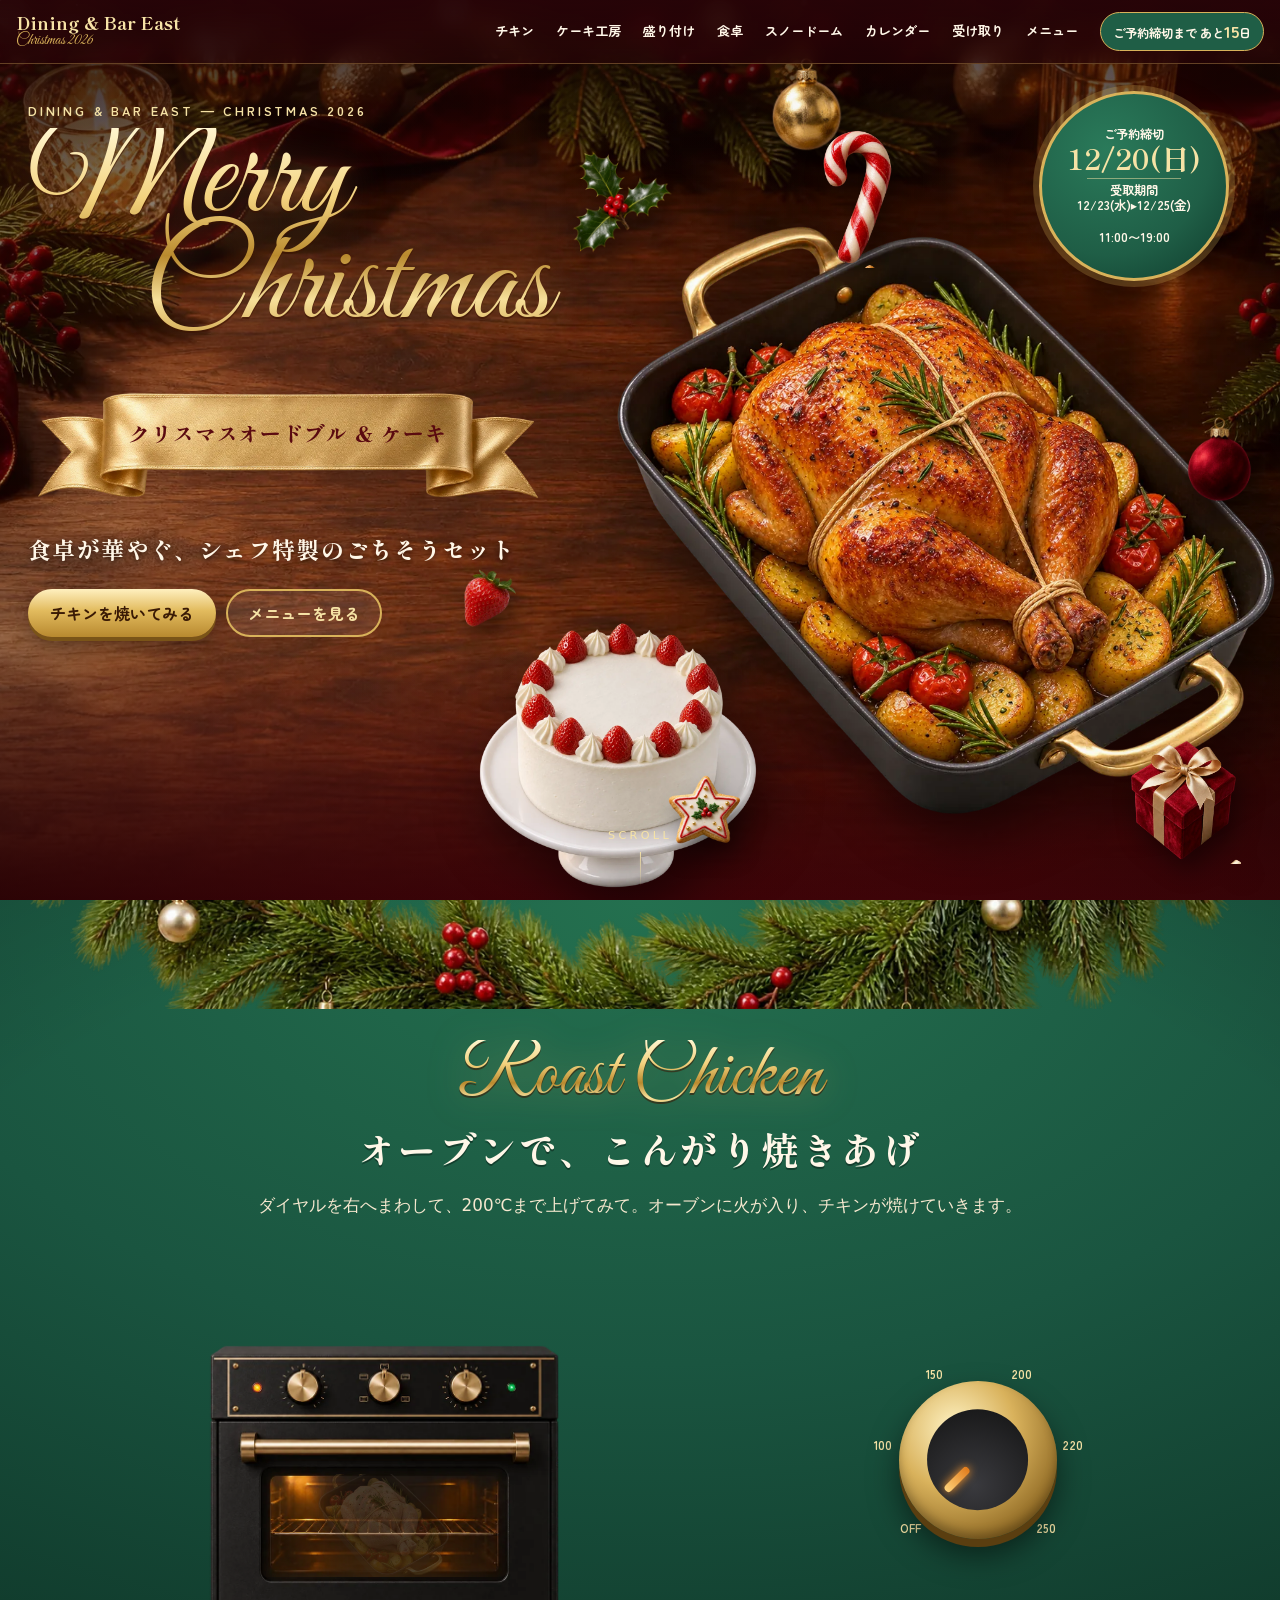
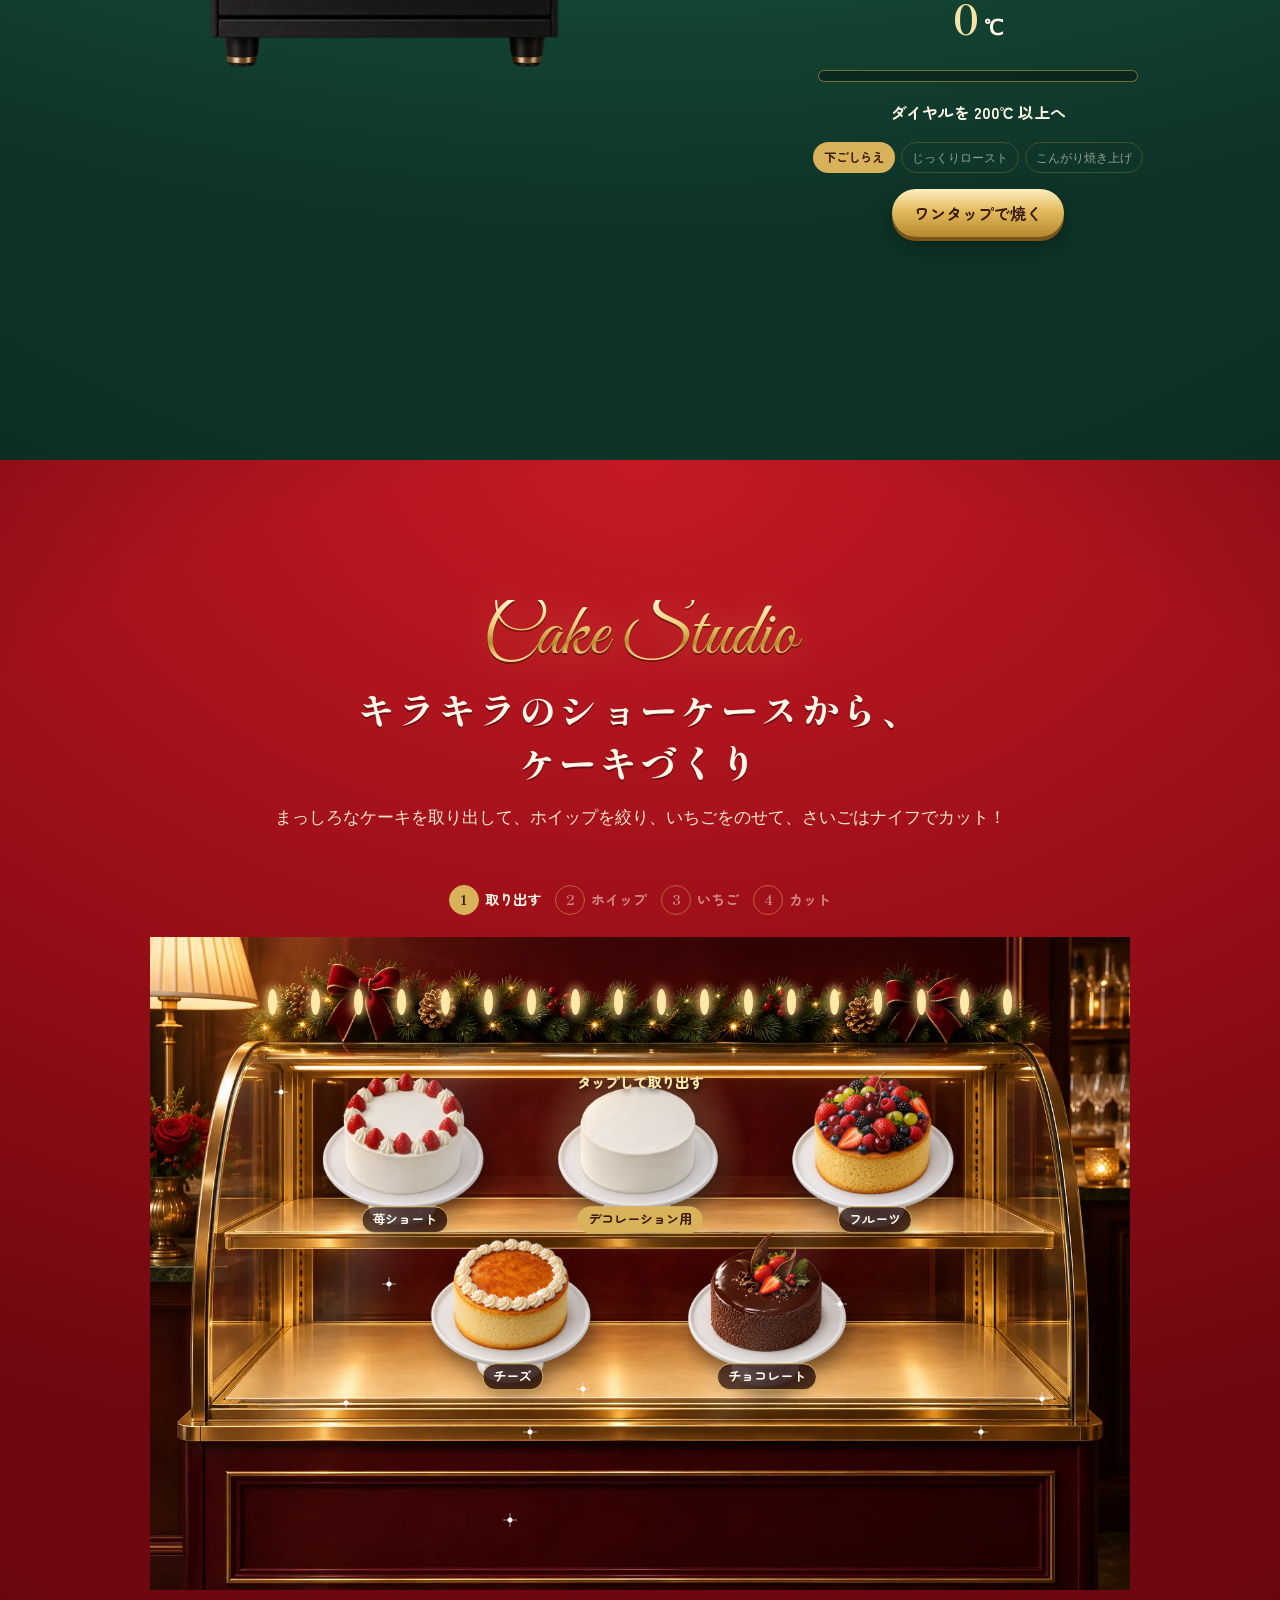
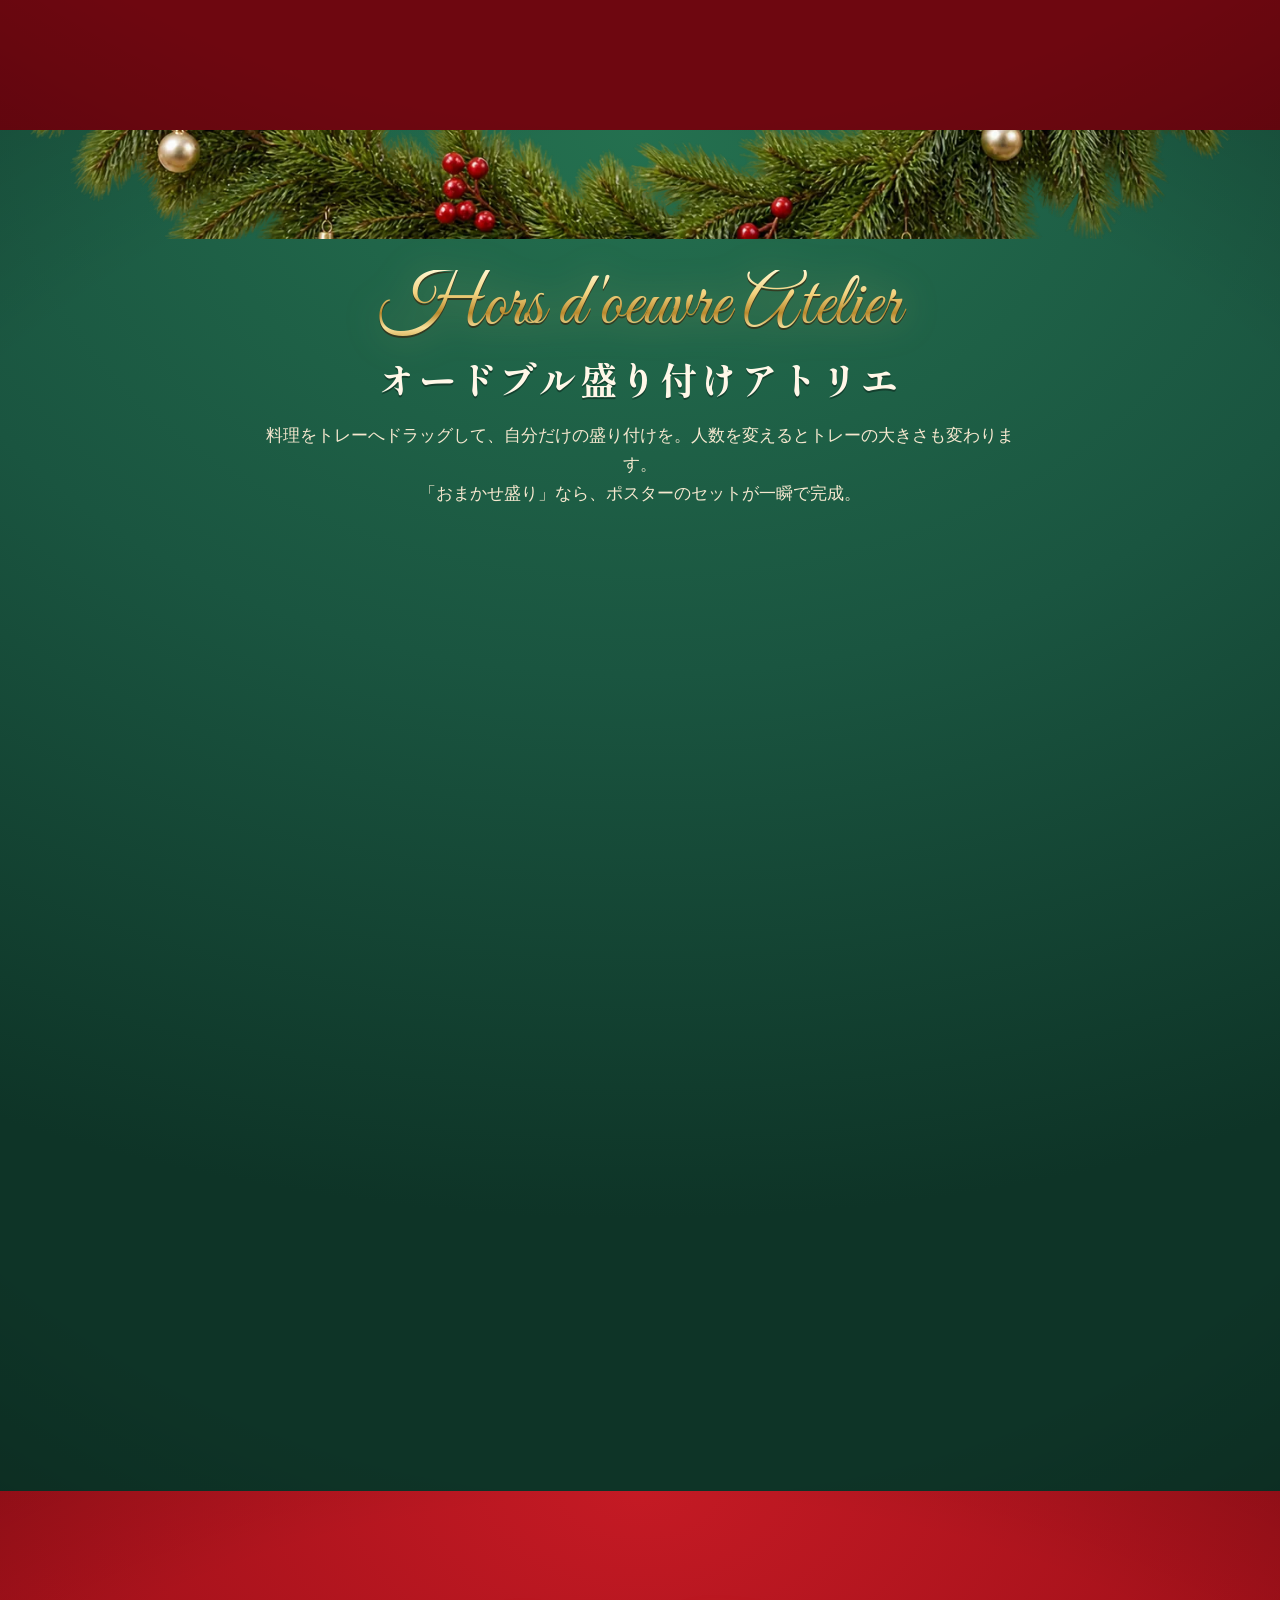
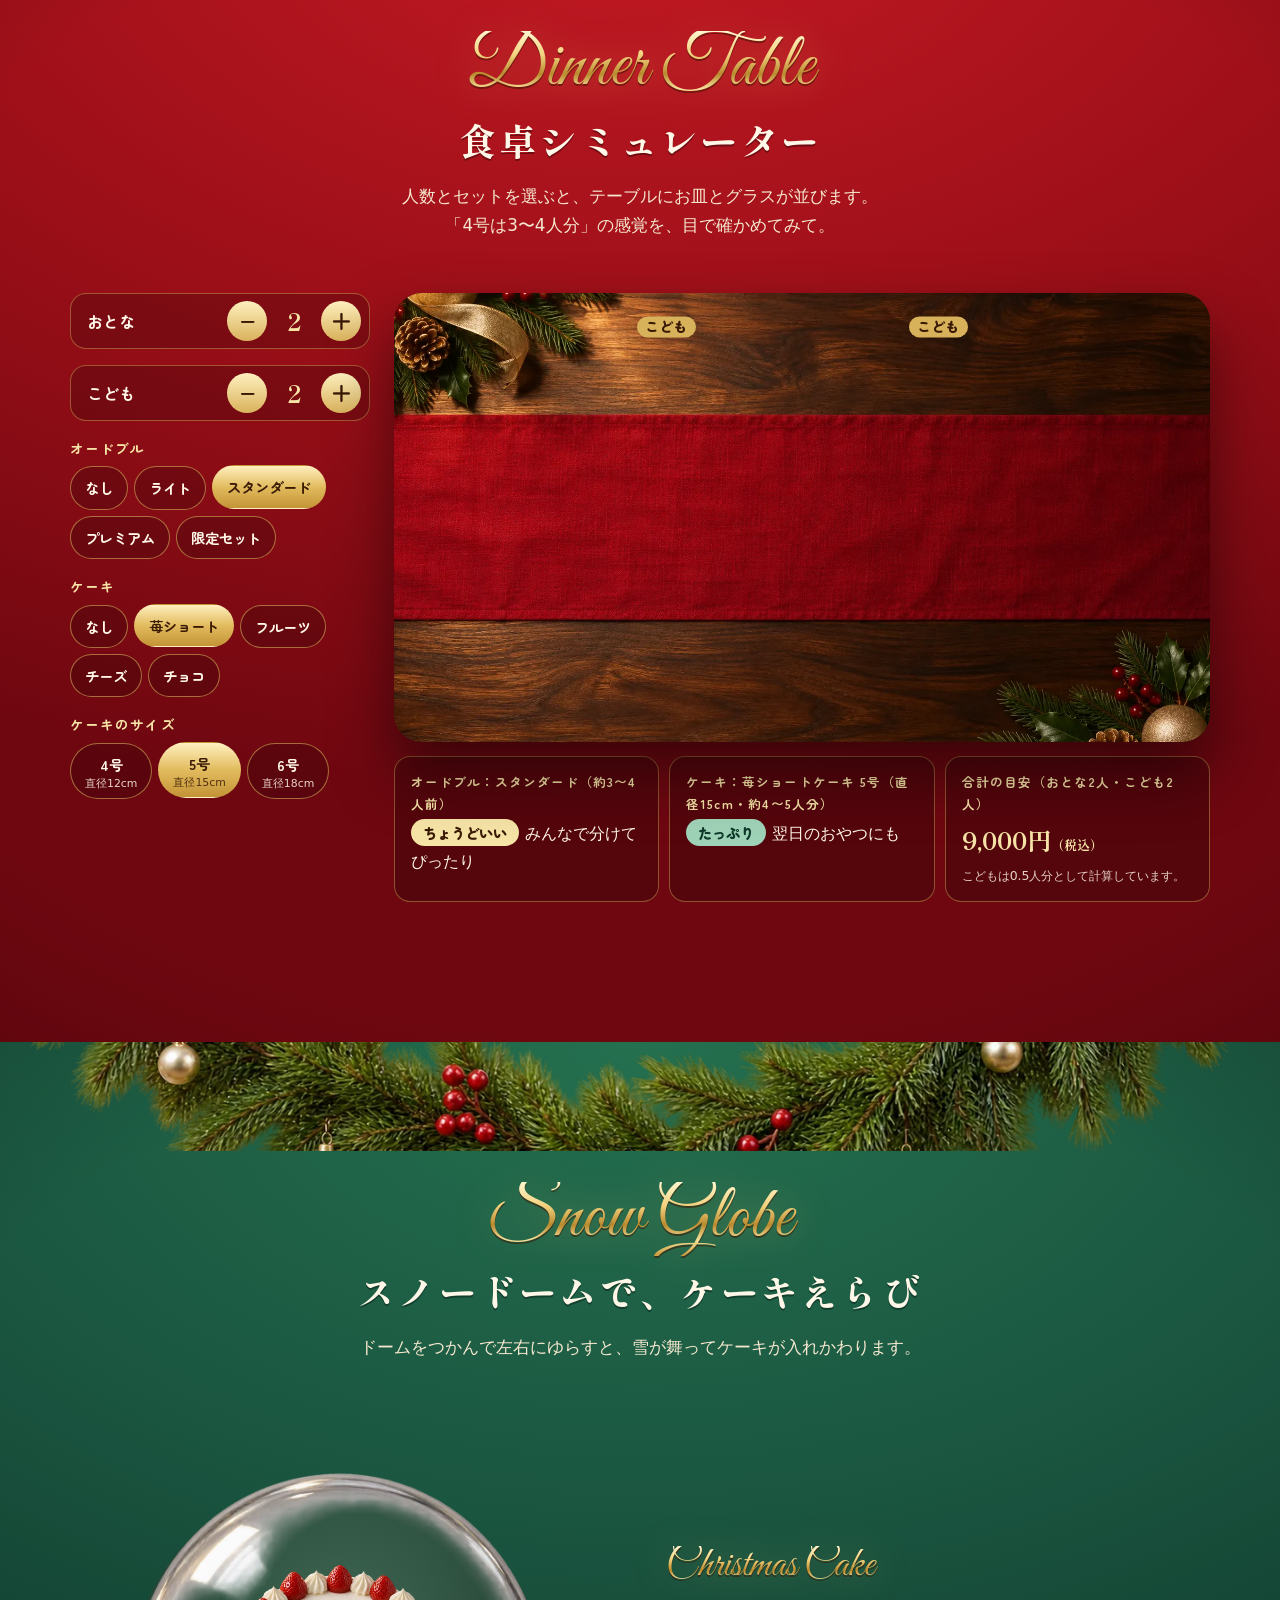
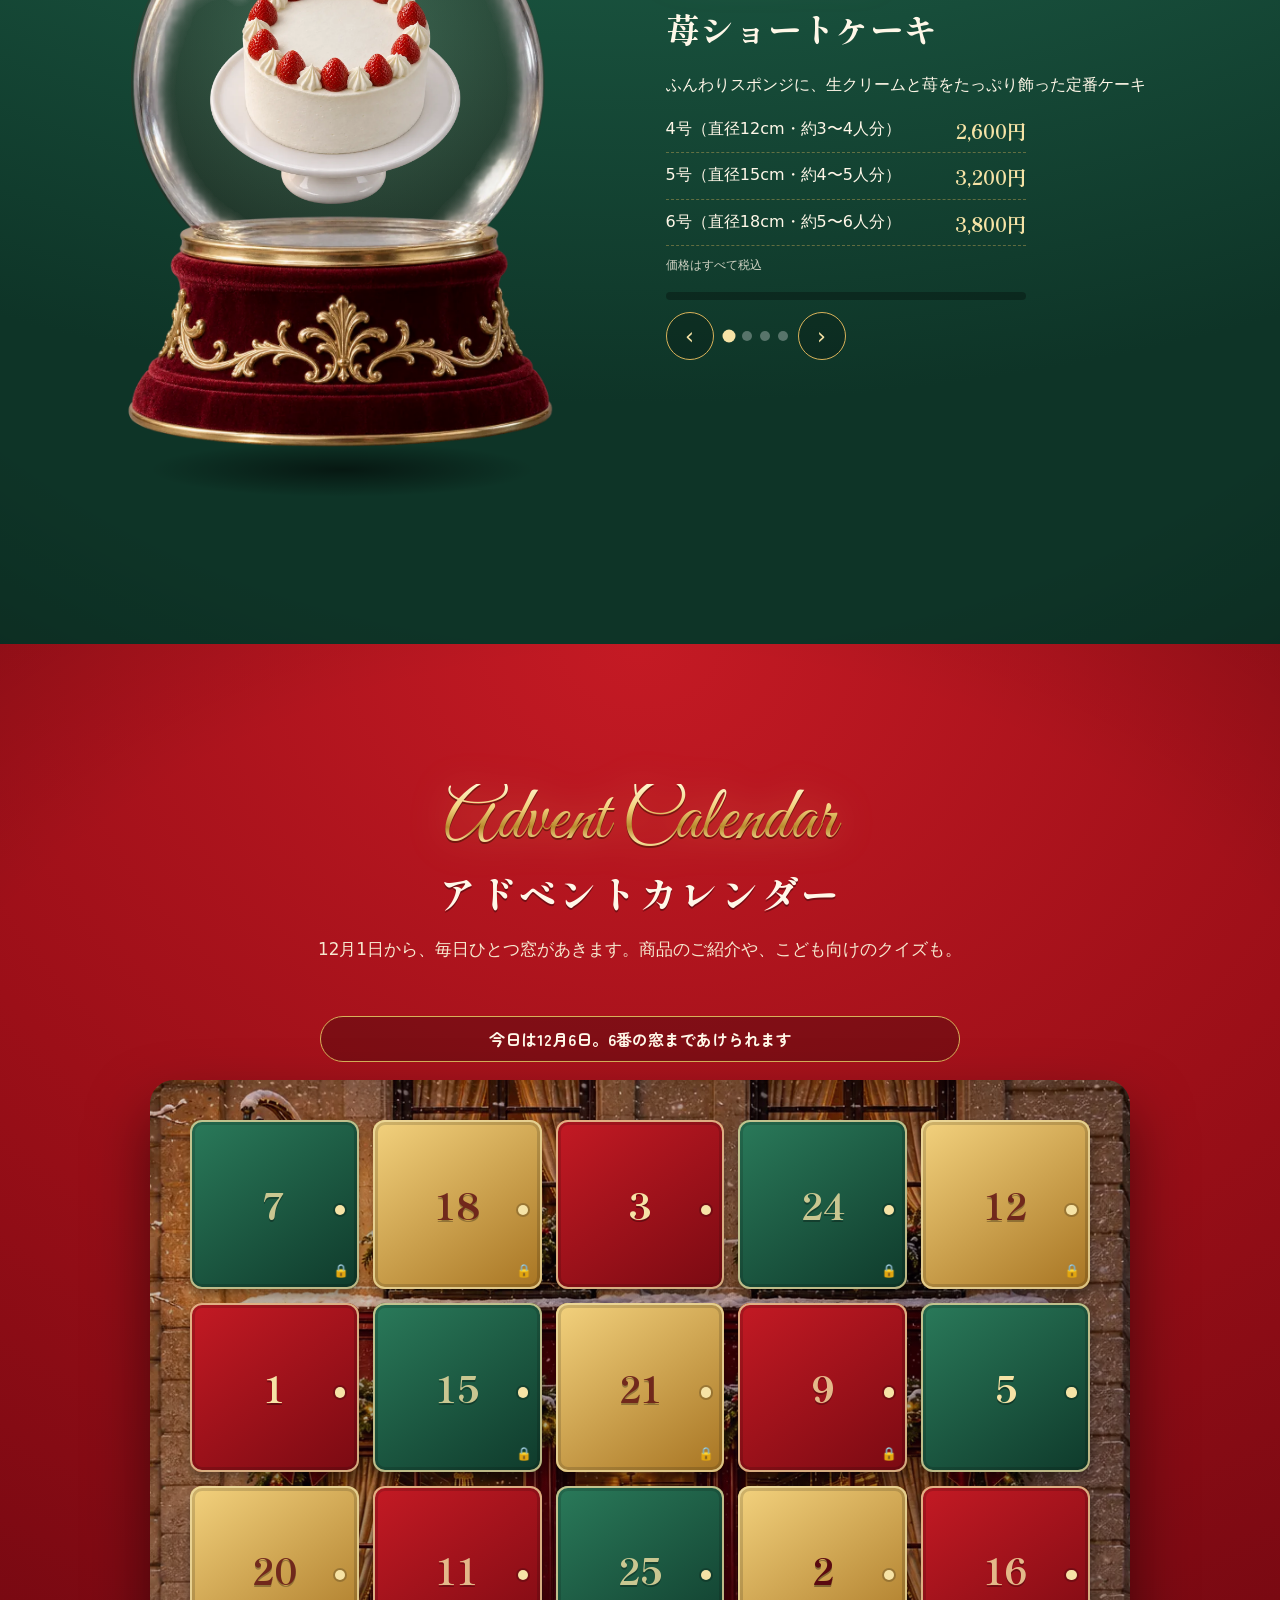
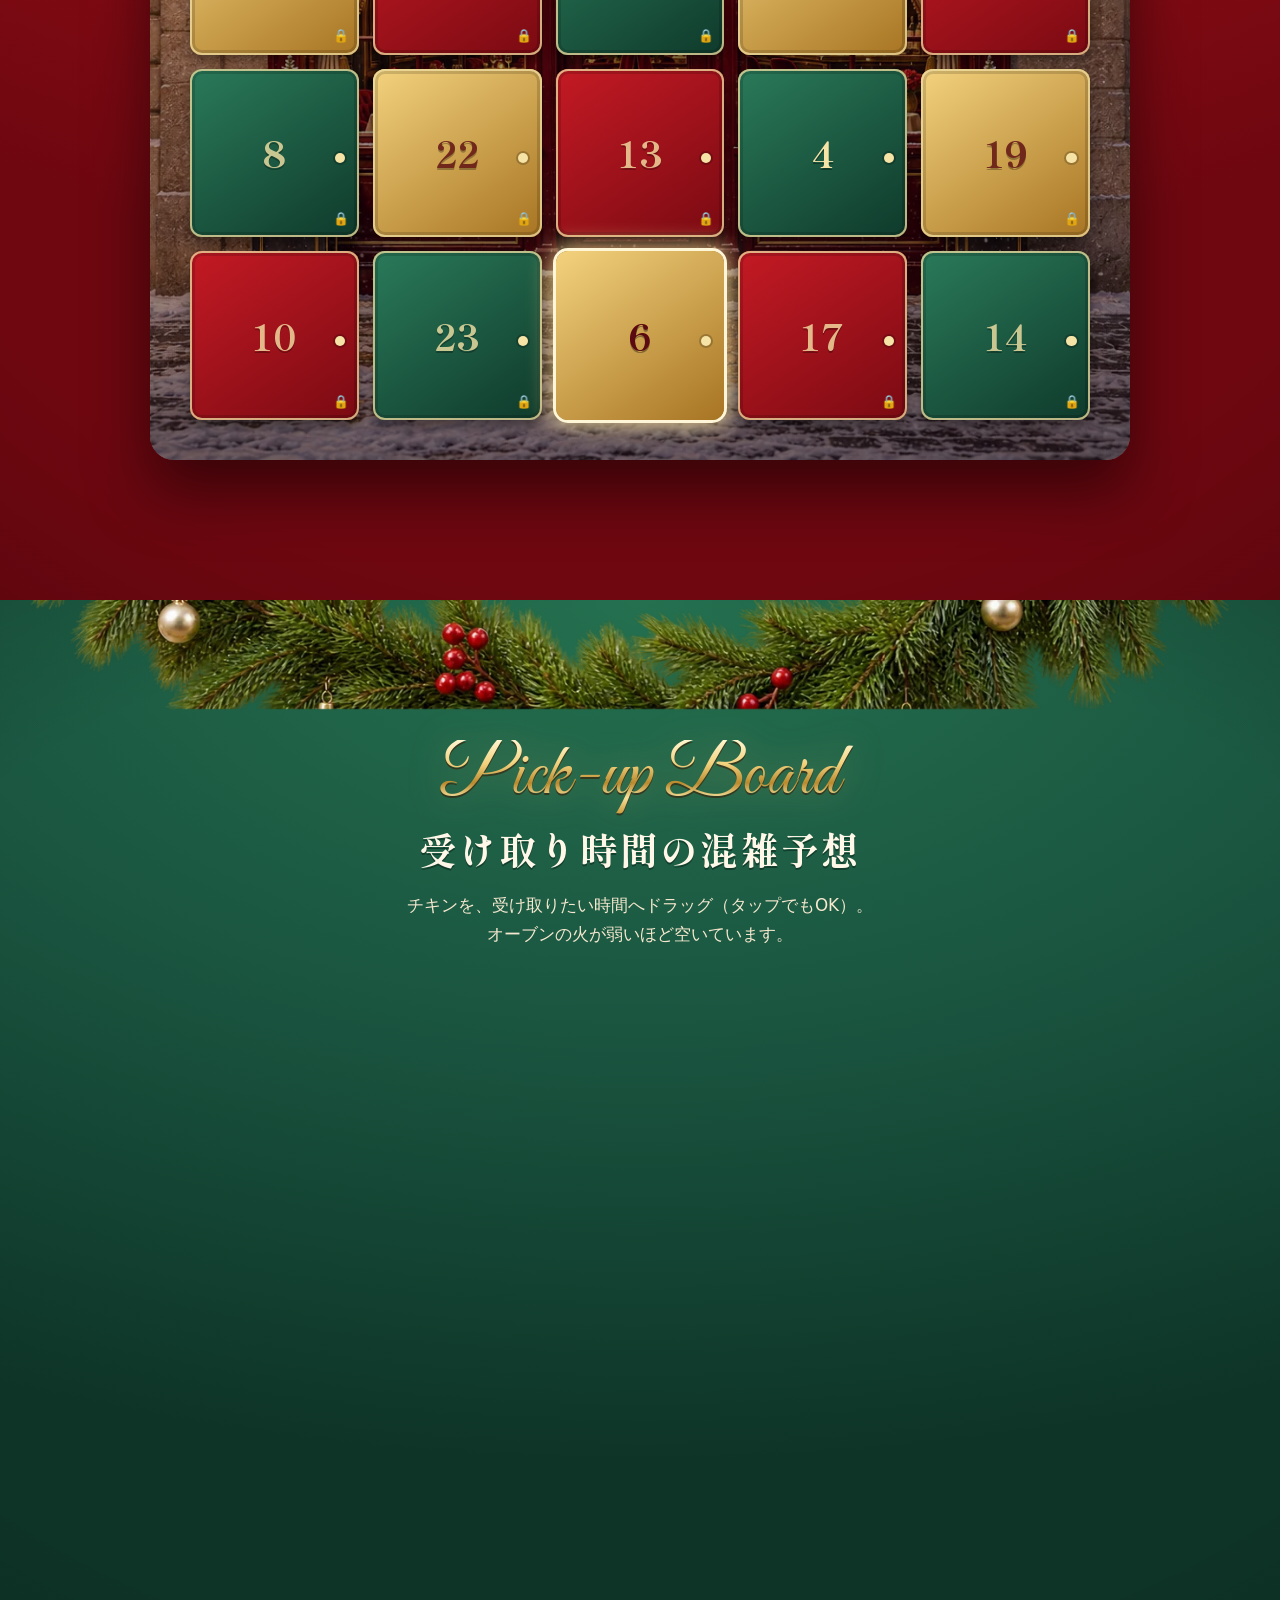
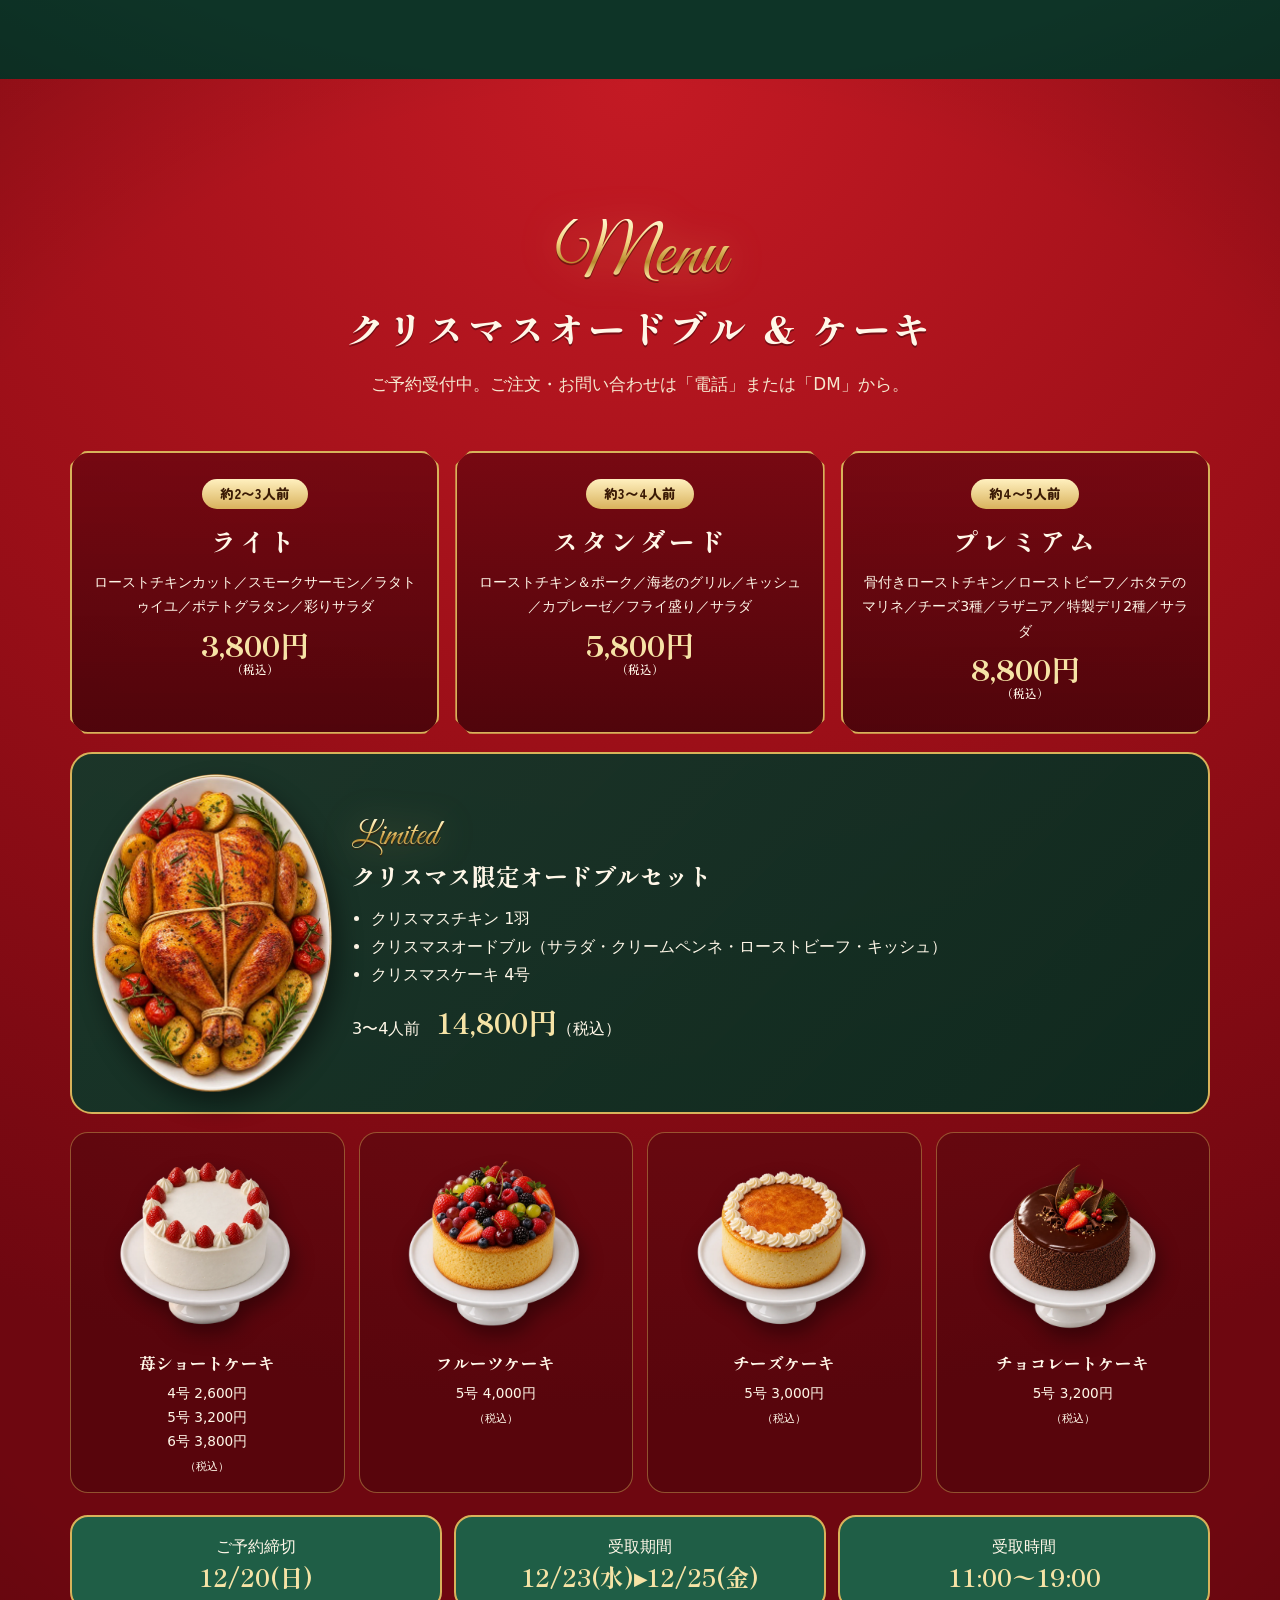
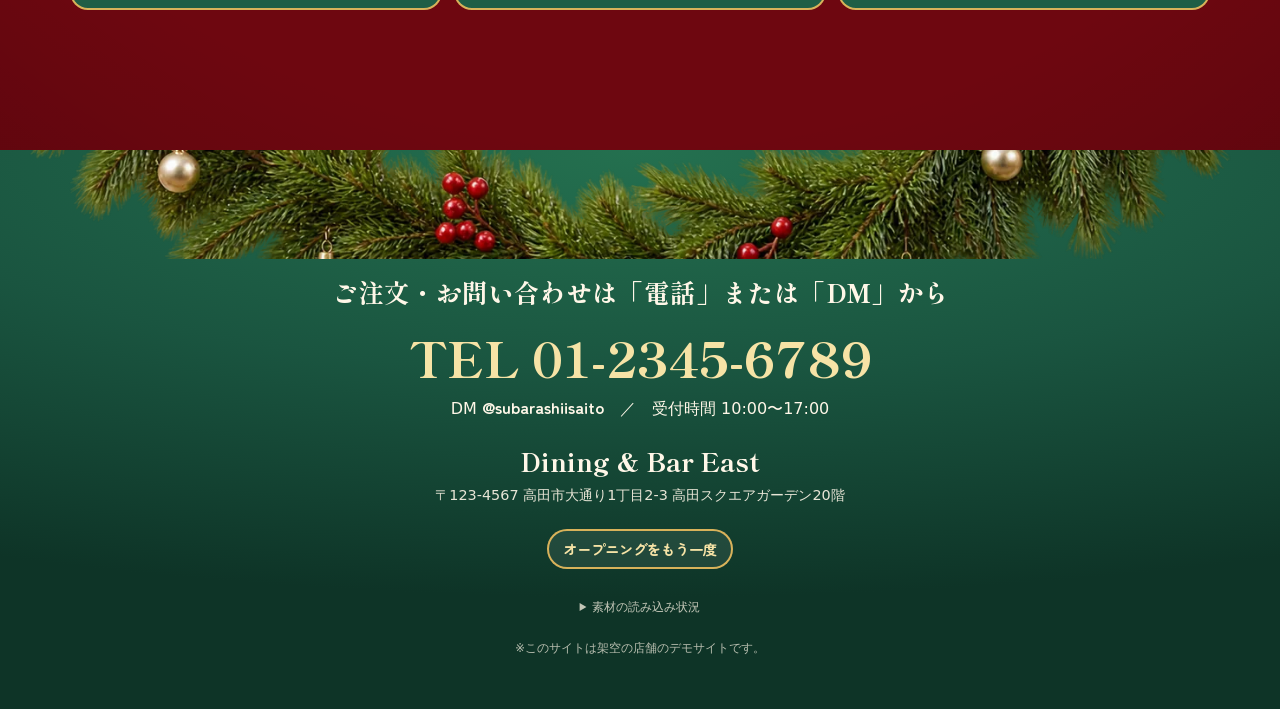
==== commit 6256629e: "Use generated photo assets in East Christmas site Convert the 62 delivered PNGs to WebP (7.6MB total" ====
--- a/east-christmas/index.html
+++ b/east-christmas/index.html
@@ -218,9 +218,9 @@
 .oven-stage.opened .oven-img.closed{opacity:0}
 .oven-stage.opened .oven-box{animation:door-thud .5s}
 @keyframes door-thud{30%{transform:translateY(4px)}60%{transform:translateY(-2px)}}
-.oven-window{position:absolute;left:24.6%;top:37.1%;width:50.8%;height:29.3%;border-radius:4%;overflow:hidden;opacity:calc(.25 + var(--heat,0)*.75);transition:opacity .5s}
+.oven-window{position:absolute;left:25.5%;top:40%;width:49%;height:20.5%;border-radius:4%;overflow:hidden;opacity:calc(.25 + var(--heat,0)*.75);transition:opacity .5s}
 .oven-stage.opened .oven-window{opacity:0}
-.ow-c{position:absolute;left:12%;top:-2%;width:76%;transition:opacity .9s;opacity:0;filter:sepia(.35) saturate(1.4) brightness(calc(.7 + var(--heat,0)*.5))}
+.ow-c{position:absolute;left:20%;top:-22%;width:60%;transition:opacity .9s;opacity:0;filter:sepia(.35) saturate(1.4) brightness(calc(.7 + var(--heat,0)*.5))}
 .ow-c.on{opacity:1}
 .ow-heat{position:absolute;inset:0;background:radial-gradient(80% 90% at 50% 100%,rgba(255,140,30,.6),transparent 70%);mix-blend-mode:screen;animation:flicker 1.2s infinite}
 @keyframes flicker{50%{opacity:.6}}
@@ -274,24 +274,24 @@
 .showcase{isolation:isolate;position:relative;width:100%;max-width:980px;margin:0 auto;aspect-ratio:1536/1024;transition:opacity .7s,transform .7s,filter .7s}
 .showcase.gone{opacity:0;transform:scale(.92);filter:blur(6px);pointer-events:none}
 .sc-img{position:absolute;inset:0;width:100%;height:100%}
-.sc-lights{position:absolute;left:9%;right:9%;top:13%;height:4%;display:flex;justify-content:space-between;pointer-events:none}
+.sc-lights{position:absolute;left:12%;right:12%;top:8%;height:4%;display:flex;justify-content:space-between;pointer-events:none}
 .sc-lights i{width:1.2%;aspect-ratio:1;border-radius:50%;background:#ffe9a8;box-shadow:0 0 10px 3px rgba(255,210,120,.8);animation:bulb 2.4s ease-in-out infinite;animation-delay:calc(var(--i) * -.3s)}
 @keyframes bulb{50%{opacity:.35;box-shadow:0 0 4px 1px rgba(255,210,120,.4)}}
-.sc-cake{position:absolute;width:21%;aspect-ratio:1;transform:translate(-50%,-80%);appearance:none;border:0;background:none;padding:0;cursor:pointer;transition:transform .5s var(--ease-pop),filter .3s}
+.sc-cake{position:absolute;width:19%;aspect-ratio:1;transform:translate(-50%,-89%);appearance:none;border:0;background:none;padding:0;cursor:pointer;transition:transform .5s var(--ease-pop),filter .3s}
 .sc-cake img{width:100%;filter:drop-shadow(4px 10px 10px rgba(0,0,0,.45))}
-.sc-cake span{position:absolute;left:50%;bottom:-4%;transform:translateX(-50%);font-size:clamp(.6rem,.5rem + .4vw,.82rem);font-weight:700;background:rgba(30,6,4,.75);border:1px solid var(--gold);padding:1px 10px;border-radius:99px;white-space:nowrap}
-.sc-cake:hover{transform:translate(-50%,-84%) scale(1.04)}
+.sc-cake span{position:absolute;left:50%;bottom:6%;transform:translateX(-50%);font-size:clamp(.6rem,.5rem + .4vw,.82rem);font-weight:700;background:rgba(30,6,4,.75);border:1px solid var(--gold);padding:1px 10px;border-radius:99px;white-space:nowrap}
+.sc-cake:hover{transform:translate(-50%,-92%) scale(1.04)}
 .sc-cake.hero-pick{z-index:2}
 .sc-cake.hero-pick::before{content:"";position:absolute;inset:-12%;border-radius:50%;background:radial-gradient(circle,rgba(255,230,150,.55),transparent 65%);animation:pulse 1.8s infinite}
 .sc-cake.hero-pick span{background:var(--gold);color:#3a1a05}
 @keyframes pulse{50%{transform:scale(1.12);opacity:.6}}
 .sc-tap{position:absolute;left:50%;top:6%;z-index:2;text-shadow:0 2px 6px rgba(0,0,0,.8);transform:translateX(-50%);font-size:clamp(.7rem,.6rem + .4vw,.9rem);font-weight:900;color:var(--gold-l);white-space:nowrap;animation:bob 1.2s ease-in-out infinite;pointer-events:none}
 @keyframes bob{50%{transform:translate(-50%,-6px)}}
-.sc-glass{position:absolute;left:8%;right:8%;top:14%;bottom:13%;pointer-events:none;overflow:hidden}
+.sc-glass{position:absolute;left:6%;right:6%;top:17%;bottom:25%;pointer-events:none;overflow:hidden}
 .sc-glass::before{content:"";position:absolute;inset:0;background:linear-gradient(115deg,transparent 20%,rgba(255,255,255,.12) 24%,transparent 30%,transparent 62%,rgba(255,255,255,.08) 66%,transparent 70%);transition:transform 1s var(--ease-out)}
 .showcase.taking .sc-glass::before{transform:translateX(70%)}
 .sc-sparkles{position:absolute;inset:10% 8%;pointer-events:none}
-.showcase.taking .sc-cake.hero-pick{transform:translate(-50%,-96%) scale(1.08);filter:brightness(1.15)}
+.showcase.taking .sc-cake.hero-pick{transform:translate(-50%,-104%) scale(1.08);filter:brightness(1.15)}
 
 .bench{user-select:none;-webkit-user-select:none;display:grid;grid-template-columns:minmax(0,1.2fr) minmax(0,.8fr);gap:clamp(16px,3vw,40px);align-items:center;opacity:0;pointer-events:none;transition:opacity .5s}
 .bench.on{opacity:1;pointer-events:auto}
@@ -311,7 +311,11 @@
 .berry.drop .bs{animation:shadow-in .6s both}
 @keyframes berry-fall{0%{transform:translateY(-260%) rotate(-25deg);opacity:0}10%{opacity:1}68%{transform:translateY(0) rotate(4deg) scale(1)}78%{transform:translateY(4%) scale(1.14,.84)}90%{transform:translateY(-6%) scale(.96,1.05)}100%{transform:none}}
 @keyframes shadow-in{0%,40%{opacity:0;transform:translate(10%,30%) scale(.3)}70%,100%{opacity:1}}
-.berry.leave{transition:transform .7s var(--ease-out),opacity .7s;transform:translate(10%,0) scale(.6);opacity:0}
+.rosette{position:absolute;width:12.5%;aspect-ratio:1;transform:translate(-50%,-76%);pointer-events:none}
+.rosette img{position:relative;width:100%;transform-origin:50% 88%;animation:pipe .45s ease-out both}
+.rosette .bs{position:absolute;left:10%;right:0;bottom:8%;height:24%;border-radius:50%;background:radial-gradient(closest-side,rgba(90,60,30,.35),transparent);transform:translate(8%,25%)}
+@keyframes pipe{0%{transform:scale(.25,.1);opacity:0}55%{transform:scale(1.06,1.12);opacity:1}100%{transform:none}}
+.rosette.leave,.berry.leave,.rosette.leave{transition:transform .7s var(--ease-out),opacity .7s;transform:translate(10%,0) scale(.6);opacity:0}
 .knife{position:absolute;left:50%;top:6%;width:9%;height:46%;transform:translate(-50%,0) rotate(-12deg);transform-origin:50% 100%;opacity:0;pointer-events:none;z-index:5;transition:opacity .2s}
 .knife::before{content:"";position:absolute;left:18%;right:18%;top:0;height:34%;border-radius:12px;background:linear-gradient(90deg,#3a1d0e,#7a4424 50%,#3a1d0e);box-shadow:inset 0 0 0 2px rgba(0,0,0,.25)}
 .knife::after{content:"";position:absolute;left:8%;right:22%;top:33%;bottom:0;background:linear-gradient(90deg,#9aa3ab,#f4f7f9 40%,#c7ced4 60%,#8c959d);clip-path:polygon(0 0,100% 0,100% 82%,0 100%);box-shadow:0 0 0 1px rgba(0,0,0,.2)}
@@ -417,9 +421,9 @@
 .dome-stage{isolation:isolate;position:relative;width:min(100%,460px);margin:0 auto;aspect-ratio:1024/1536;touch-action:none;cursor:grab;user-select:none}
 .dome-stage:active{cursor:grabbing}
 .dome-wob{position:absolute;inset:0;transform-origin:50% 88%;transform:rotate(var(--wob,0deg))}
-.dome-inner{position:absolute;left:9%;top:13.07%;width:82%;height:54.67%;clip-path:circle(50% at 50% 50%);background:radial-gradient(circle at 50% 40%,rgba(255,240,210,.18),rgba(60,10,10,.25) 75%)}
+.dome-inner{position:absolute;left:4%;top:9%;width:90%;height:60%;clip-path:circle(50% at 50% 50%);background:radial-gradient(circle at 50% 40%,rgba(255,240,210,.18),rgba(60,10,10,.25) 75%)}
 #domeSnow{position:absolute;inset:0;width:100%;height:100%;z-index:2}
-.dome-cake{position:absolute;left:12%;right:12%;bottom:4%;aspect-ratio:1;z-index:1}
+.dome-cake{position:absolute;left:15%;right:15%;bottom:14%;aspect-ratio:1;z-index:1}
 .dome-cake img{position:absolute;inset:0;width:100%}
 .dome-img{position:absolute;inset:0;width:100%;height:100%;z-index:3;pointer-events:none}
 .dome-shadow{position:absolute;left:8%;right:8%;bottom:1%;height:8%;border-radius:50%;background:radial-gradient(closest-side,rgba(0,0,0,.55),transparent)}
@@ -679,11 +683,11 @@
       <div class="showcase" id="showcase">
         <img class="sc-img" data-a="showcase" alt="クリスマス仕様のケーキショーケース">
         <div class="sc-lights" id="scLights"></div>
-        <button class="sc-cake" style="left:24%;top:46%" data-cake="short" type="button"><img data-a="cake_short" alt=""><span>苺ショート</span></button>
-        <button class="sc-cake hero-pick" style="left:50%;top:46%" id="pickCake" type="button" aria-label="デコレーション用のケーキを取り出す"><b class="sc-tap">タップして取り出す</b><img data-a="cake_naked" alt=""><span>デコレーション用</span></button>
-        <button class="sc-cake" style="left:76%;top:46%" data-cake="fruit" type="button"><img data-a="cake_fruit" alt=""><span>フルーツ</span></button>
-        <button class="sc-cake" style="left:36%;top:80%" data-cake="cheese" type="button"><img data-a="cake_cheese" alt=""><span>チーズ</span></button>
-        <button class="sc-cake" style="left:64%;top:80%" data-cake="choco" type="button"><img data-a="cake_choco" alt=""><span>チョコレート</span></button>
+        <button class="sc-cake" style="left:26%;top:44%" data-cake="short" type="button"><img data-a="cake_short" alt=""><span>苺ショート</span></button>
+        <button class="sc-cake hero-pick" style="left:50%;top:44%" id="pickCake" type="button" aria-label="デコレーション用のケーキを取り出す"><b class="sc-tap">タップして取り出す</b><img data-a="cake_naked" alt=""><span>デコレーション用</span></button>
+        <button class="sc-cake" style="left:74%;top:44%" data-cake="fruit" type="button"><img data-a="cake_fruit" alt=""><span>フルーツ</span></button>
+        <button class="sc-cake" style="left:37%;top:68%" data-cake="cheese" type="button"><img data-a="cake_cheese" alt=""><span>チーズ</span></button>
+        <button class="sc-cake" style="left:63%;top:68%" data-cake="choco" type="button"><img data-a="cake_choco" alt=""><span>チョコレート</span></button>
         <div class="sc-glass"></div>
         <div class="sc-sparkles" id="scSparkles"></div>
       </div>
@@ -918,7 +922,9 @@
 };
 /* 実画像に合わせて微調整する位置情報（画像サイズに対する割合） */
 const GEO = {
-  cakeTop: { cx: .5, cy: .42, rx: .293, ry: .1025 }, // cake_naked / cake_cut の上面の楕円
+  cakeTop: { cx: .487, cy: .35, rx: .30, ry: .195 }, // cake_naked の上面の楕円
+  cut: { cx: .5, cy: .335, a1: 45, a2: 135 },        // cake_cut の切り口（頂点と、楕円上の角度）
+  cakeTopRatio: .86,                                 // top_* 画像の幅に対するケーキ直径の割合
 };
 
 /* =========================================================
@@ -1230,6 +1236,7 @@
     strawberry_1: () => strawberry(0), strawberry_2: () => strawberry(1), strawberry_3: () => strawberry(2), strawberry_4: () => strawberry(3), strawberry_half_1: () => strawberryHalf(0), strawberry_half_2: () => strawberryHalf(1),
     tray_wood: tray, table_top: tableTop, plate, fork, knife, glass_wine: () => glass('#5a0a18', 230), glass_juice: () => glass('#f7a21b', 200), candle, chicken_platter: platter,
     top_short: () => cakeTop('short'), top_fruit: () => cakeTop('fruit'), top_cheese: () => cakeTop('cheese'), top_choco: () => cakeTop('choco'),
+    rosette_1: () => S(512, 512, rosette(256, 330, 150), GD), rosette_2: () => S(512, 512, rosette(256, 330, 140), GD), rosette_3: () => S(512, 512, rosette(256, 330, 150), GD), rosette_4: () => S(512, 512, rosette(256, 330, 145), GD),
     dome, storefront_sp: () => storefront(1024, 1536), storefront_pc: () => storefront(1536, 1024),
   };
   Object.keys(D).forEach(k => MAP['dish_' + k] = D[k]);
@@ -1246,9 +1253,10 @@
 function hydrate(img) {
   const name = img.dataset.a; if (!name || img.dataset.h) return;
   img.dataset.h = '1'; img.draggable = false; if (!img.hasAttribute('alt')) img.alt = '';
-  img.addEventListener('error', function onErr() { img.removeEventListener('error', onErr); ASSET_STATE[name] = 'ph'; img.src = PH(name); assetStatus(); });
-  img.addEventListener('load', () => { if (!img.src.startsWith('data:')) { ASSET_STATE[name] = 'real'; assetStatus(); } }, { once: true });
-  img.src = `assets/${name}.png`;
+  let tries = 0;
+  img.addEventListener('error', function onErr() { tries++; if (tries === 1) { img.src = `assets/${name}.png`; return; } img.removeEventListener('error', onErr); ASSET_STATE[name] = 'ph'; img.src = PH(name); assetStatus(); });
+  img.addEventListener('load', function onLoad() { if (img.src.startsWith('data:')) return; img.removeEventListener('load', onLoad); ASSET_STATE[name] = 'real'; assetStatus(); });
+  img.src = `assets/${name}.webp`;
 }
 function mkImg(name, cls) { const i = new Image(); i.dataset.a = name; if (cls) i.className = cls; i.alt = ''; hydrate(i); return i; }
 let statusT;
@@ -1256,7 +1264,7 @@
   clearTimeout(statusT);
   statusT = setTimeout(() => {
     const names = PH.names; const real = names.filter(n => ASSET_STATE[n] === 'real'); const ph = names.filter(n => ASSET_STATE[n] === 'ph');
-    $('#assetList').innerHTML = `<p>実画像：${real.length}点 ／ 仮素材：${ph.length}点（assets フォルダに同じ名前の PNG を入れると差し替わります）</p>` + (ph.length ? `<p>仮素材のもの：${ph.map(n => `<code>${n}.png</code>`).join('')}</p>` : '');
+    $('#assetList').innerHTML = `<p>実画像：${real.length}点 ／ 仮素材：${ph.length}点（assets フォルダに同じ名前の WebP か PNG を入れると差し替わります）</p>` + (ph.length ? `<p>仮素材のもの：${ph.map(n => `<code>${n}.png</code>`).join('')}</p>` : '');
   }, 300);
 }
 
@@ -1429,7 +1437,7 @@
 (() => {
   const showcase = $('#showcase'), bench = $('#bench'), box = $('#benchCake'), cv = $('#creamCv'), g = cv.getContext('2d', { willReadFrequently: true });
   const layer = $('#berryLayer'), knife = $('#knife'), sliceB = $('#sliceBerries'), stepsEl = $$('#cakeSteps li');
-  let step = 0, W = 0, dpr = 1, blobs = [], berries = [], cut = false, busy = false;
+  let step = 0, W = 0, dpr = 1, blobs = [], berries = [], rosettes = [], cut = false, busy = false;
   // showcase decor
   $('#scLights').innerHTML = Array.from({ length: 18 }, (_, i) => `<i style="--i:${i}"></i>`).join('');
   const sp = $('#scSparkles'); for (let i = 0; i < 10; i++) { const s = document.createElement('i'); s.className = 'glint'; s.style.left = rand(0, 100) + '%'; s.style.top = rand(0, 100) + '%'; s.style.animationDelay = rand(0, 3) + 's'; s.style.animationDuration = rand(1.6, 3) + 's'; sp.appendChild(s); }
@@ -1453,14 +1461,22 @@
       for (let i = 0; i < 5; i++) { const a = b.a + i * 1.2566; g.beginPath(); g.moveTo(x + Math.cos(a) * q * .2, yy + Math.sin(a) * q * .14); g.quadraticCurveTo(x + Math.cos(a + .5) * q * .75, yy + Math.sin(a + .5) * q * .52, x + Math.cos(a + .9) * q * .95, yy + Math.sin(a + .9) * q * .64); g.stroke(); }
     }
   }
-  function wedge() { const o = geo(); const p1 = [o.cx + o.rx * Math.cos(Math.PI / 3), o.cy + o.ry * Math.sin(Math.PI / 3)], p2 = [o.cx + o.rx * Math.cos(Math.PI * 2 / 3), o.cy + o.ry * Math.sin(Math.PI * 2 / 3)]; return [[o.cx, o.cy], p1, [p1[0], W], [p2[0], W], p2]; }
+  function wedge() { const o = geo(), c = GEO.cut, k = 1.15, r = d => d * Math.PI / 180; const p1 = [o.cx + o.rx * k * Math.cos(r(c.a1)), o.cy + o.ry * k * Math.sin(r(c.a1))], p2 = [o.cx + o.rx * k * Math.cos(r(c.a2)), o.cy + o.ry * k * Math.sin(r(c.a2))]; return [[c.cx * W, c.cy * W], p1, [p1[0], W], [p2[0], W], p2]; }
   function pip([x, y], poly) { let ins = false; for (let i = 0, j = poly.length - 1; i < poly.length; j = i++) { const [xi, yi] = poly[i], [xj, yj] = poly[j]; if ((yi > y) !== (yj > y) && x < (xj - xi) * (y - yi) / (yj - yi) + xi) ins = !ins; } return ins; }
   function redraw() {
     g.clearRect(0, 0, W, W); [...blobs].sort((a, b) => a.y - b.y).forEach(drawBlob);
     if (cut) { g.save(); g.globalCompositeOperation = 'destination-out'; g.beginPath(); wedge().forEach(([x, y], i) => i ? g.lineTo(x, y) : g.moveTo(x, y)); g.closePath(); g.fill(); g.restore(); }
   }
   function addBlob(x, y, t) { blobs.push({ x: x / W, y: y / W, r: t === 3 ? .034 : .026, t, a: rand(0, 6.28) }); drawBlob(blobs[blobs.length - 1]); }
-  const creamAt = (x, y) => { try { return g.getImageData(x * dpr, y * dpr, 1, 1).data[3] > 60; } catch { return false; } };
+  const nearRosette = (nx, ny) => rosettes.some(r => Math.hypot(r.nx - nx, (r.ny - ny) * 1.6) < .045);
+  const creamAt = (x, y) => { if (nearRosette(x / W, y / W)) return 2; try { return g.getImageData(x * dpr, y * dpr, 1, 1).data[3] > 60 ? 1 : 0; } catch { return 0; } };
+  // 写真のホイップ（タップ・おまかせ）
+  function addRosette(x, y) {
+    const nx = x / W, ny = y / W; const el = document.createElement('div'); el.className = 'rosette';
+    el.style.left = nx * 100 + '%'; el.style.top = ny * 100 + '%'; el.style.zIndex = Math.round(ny * 1000) - 2;
+    el.innerHTML = '<i class="bs"></i>'; el.appendChild(mkImg('rosette_' + (1 + (rosettes.length % 4)))); layer.appendChild(el); rosettes.push({ nx, ny, el });
+  }
+  function clearDeco() { blobs = []; redraw(); berries.forEach(b => b.el.remove()); berries = []; rosettes.forEach(r => r.el.remove()); rosettes = []; }
 
   function setStep(n) {
     step = n; stepsEl.forEach((l, i) => { l.classList.toggle('on', i === Math.min(n, 3)); l.classList.toggle('done', i < n); });
@@ -1495,15 +1511,15 @@
     else if (step === 3 && e.pointerType === 'mouse') moveKnife(e);
   });
   const endPtr = e => {
-    if (mode === 'cream' && moved < W * .02) addBlob(last[0], last[1], 3);
+    if (mode === 'cream' && moved < W * .02) addRosette(last[0], last[1]);
     if (mode === 'knife') { const [x, y] = local(e); const o = geo(); if (Math.abs(x - kStart[0]) > W * .28 && Math.max(y, kStart[1]) > o.cy - o.ry * 2.5 && Math.min(y, kStart[1]) < o.cy + o.ry * 3) doCut(); }
     mode = null;
   };
   box.addEventListener('pointerup', endPtr); box.addEventListener('pointercancel', () => mode = null);
   function moveKnife(e) { const [x, y] = local(e); knife.style.left = x / W * 100 + '%'; knife.style.top = clamp(y / W * 100 - 40, -10, 50) + '%'; }
 
-  $('#autoCream').addEventListener('click', async () => { if (busy) return; busy = true; const o = geo(); for (let i = 0; i < 14; i++) { const a = i / 14 * 6.283 + Math.PI / 2; addBlob(o.cx + Math.cos(a) * o.rx * .86, o.cy + Math.sin(a) * o.ry * .86, 3); await wait(RM ? 0 : 55); } addBlob(o.cx, o.cy, 3); busy = false; });
-  $('#clearCream').addEventListener('click', () => { blobs = []; redraw(); berries.forEach(b => b.el.remove()); berries = []; });
+  $('#autoCream').addEventListener('click', async () => { if (busy) return; busy = true; const o = geo(); for (let i = 0; i < 14; i++) { const a = i / 14 * 6.283 + Math.PI / 2; addRosette(o.cx + Math.cos(a) * o.rx * .84, o.cy + Math.sin(a) * o.ry * .84); await wait(RM ? 0 : 70); } busy = false; });
+  $('#clearCream').addEventListener('click', clearDeco);
 
   // strawberries
   const BN = ['strawberry_1', 'strawberry_2', 'strawberry_3', 'strawberry_4', 'strawberry_half_1', 'strawberry_half_2'];
@@ -1528,7 +1544,7 @@
   function placeBerry(nx, ny, name, anim = true) {
     const onCream = creamAt(nx * W, ny * W);
     const el = document.createElement('div'); el.className = 'berry' + (anim ? ' drop' : '');
-    el.style.left = nx * 100 + '%'; el.style.top = (ny - (onCream ? .014 : 0)) * 100 + '%'; el.style.zIndex = Math.round(ny * 1000);
+    el.style.left = nx * 100 + '%'; el.style.top = (ny - [0, .014, .045][onCream]) * 100 + '%'; el.style.zIndex = Math.round(ny * 1000) + 5;
     el.innerHTML = '<i class="bs"></i>'; el.appendChild(mkImg(name)); layer.appendChild(el);
     const rec = { nx, ny, name, el }; berries.push(rec); berryDrag(el, name, rec);
     if (anim) setTimeout(() => { const r = el.getBoundingClientRect(); FX.burst(r.left + r.width / 2, r.top + r.height * .8, 6, .6); }, 420);
@@ -1541,14 +1557,15 @@
     if (cut || busy) return; busy = true; knife.classList.add('slicing'); await wait(RM ? 0 : 1000); knife.classList.remove('slicing');
     cut = true; box.classList.add('is-cut'); redraw();
     const poly = wedge(); const moving = berries.filter(b => pip([b.nx * W, b.ny * W], poly));
+    const rLeave = rosettes.filter(r => pip([r.nx * W, r.ny * W], poly)); rLeave.forEach(r => r.el.classList.add('leave')); setTimeout(() => rLeave.forEach(r => r.el.remove()), 700); rosettes = rosettes.filter(r => !rLeave.includes(r));
     moving.forEach(b => b.el.classList.add('leave')); setTimeout(() => moving.forEach(b => b.el.remove()), 700);
     berries = berries.filter(b => !moving.includes(b));
-    sliceB.innerHTML = ''; (moving.length ? moving : [{ name: 'strawberry_1' }]).slice(0, 2).forEach((b, i) => { const d = document.createElement('div'); d.className = 'berry'; d.style.left = (44 + i * 14) + '%'; d.style.top = (36 - i * 2) + '%'; d.appendChild(mkImg(b.name)); sliceB.appendChild(d); });
+    sliceB.innerHTML = ''; if (ASSET_STATE.cake_slice !== 'real') (moving.length ? moving : [{ name: 'strawberry_1' }]).slice(0, 2).forEach((b, i) => { const d = document.createElement('div'); d.className = 'berry'; d.style.left = (44 + i * 14) + '%'; d.style.top = (36 - i * 2) + '%'; d.appendChild(mkImg(b.name)); sliceB.appendChild(d); });
     setTimeout(() => FX.burstAt(box, 50, 1.8), 600);
     setStep(4); busy = false;
   }
   $('#autoCut').addEventListener('click', doCut);
-  $('#cakeAgain').addEventListener('click', () => { blobs = []; berries.forEach(b => b.el.remove()); berries = []; cut = false; box.classList.remove('is-cut'); redraw(); bench.classList.remove('on'); setTimeout(() => { bench.hidden = true; }, 400); showcase.classList.remove('gone', 'taking'); setStep(0); });
+  $('#cakeAgain').addEventListener('click', () => { clearDeco(); cut = false; box.classList.remove('is-cut'); redraw(); bench.classList.remove('on'); setTimeout(() => { bench.hidden = true; }, 400); showcase.classList.remove('gone', 'taking'); setStep(0); });
   setStep(0);
 })();
 
@@ -1652,23 +1669,23 @@
       const kid = i >= st.adults; const seat = document.createElement('div'); seat.className = 'seat'; Object.assign(seat.style, { left: cm(p.x), top: cm(p.y), transform: `rotate(${p.rot}deg)` }); box.appendChild(seat);
       const put = (name, x, y, w, h, cls = '') => { const e = document.createElement('div'); e.className = 'tb-el ' + cls + (animate ? ' pop' : ''); Object.assign(e.style, { left: cm(x), top: cm(y), width: cm(w), height: cm(h ?? w) }); e.style.setProperty('--d', (i * .05 + .02 * idx++) + 's'); if (name) e.appendChild(mkImg(name)); seat.appendChild(e); return e; };
       put('plate', 0, 0, kid ? 22 : 28); put('fork', -19, 0, 4.5, 19); put('knife', 19, 0, 4.5, 19);
-      put(kid ? 'glass_juice' : 'glass_wine', 16, -16, 14);
+      put(kid ? 'glass_juice' : 'glass_wine', 16, -16, kid ? 8 : 10);
       if (kid) { put('gift_closed', -16, -17, 12); const t = put(null, 0, 11.5, 16, 5); t.innerHTML = `<span class="kidtag" style="display:inline-block;transform:rotate(${-p.rot}deg)">こども</span>`; t.style.display = 'grid'; t.style.placeItems = 'center'; }
     });
     // center row
     const centre = []; const set = PLANS[st.set];
-    if (set && set.chicken) centre.push({ kind: 'chicken', w: 36, h: 36 });
+    if (set && set.chicken) centre.push({ kind: 'chicken', w: 40, h: 30 });
     if (set) centre.push({ kind: 'tray', w: set.tray[0], h: set.tray[1], set });
-    if (set && set.cake) centre.push({ kind: 'cake', w: SIZES[set.cake.size].cm / .78, cake: set.cake.kind });
-    if (st.cake !== 'none') centre.push({ kind: 'cake', w: SIZES[st.size].cm / .78, cake: st.cake });
+    if (set && set.cake) centre.push({ kind: 'cake', w: SIZES[set.cake.size].cm / GEO.cakeTopRatio, cake: set.cake.kind });
+    if (st.cake !== 'none') centre.push({ kind: 'cake', w: SIZES[st.size].cm / GEO.cakeTopRatio, cake: st.cake });
     const gap = 6; const total = centre.reduce((s, c) => s + c.w, 0) + gap * (centre.length - 1); let pos = L / 2 - total / 2;
     centre.forEach((c, i) => {
       const a = pos + c.w / 2; pos += c.w + gap; const x = portrait ? S / 2 : a, y = portrait ? a : S / 2; const d = .25 + i * .12;
-      if (c.kind === 'chicken') el('', 'chicken_platter', x, y, c.w, c.w, portrait ? 90 : 0, d, animate);
+      if (c.kind === 'chicken') el('', 'chicken_platter', x, y, c.h, c.w, portrait ? 0 : 90, d, animate);
       else if (c.kind === 'cake') el('', 'top_' + c.cake, x, y, c.w, c.w, 0, d, animate);
       else { const t = el('', 'tray_wood', x, y, c.w, c.h, portrait ? 90 : 0, d, animate); const ds = c.set.dishes; const cols = Math.ceil(ds.length / 2); ds.forEach((k, j) => { const r = Math.floor(j / cols), cc = j % cols; const inRow = r ? ds.length - cols : cols; const dx = (cc + .5 - inRow / 2) / cols * c.w * .78; const dy = (r - .5) * c.h * .38; const im = mkImg('dish_' + k); Object.assign(im.style, { position: 'absolute', left: `calc(50% + ${cm(dx)})`, top: `calc(50% + ${cm(dy)})`, width: cm(c.h * .44), height: cm(c.h * .44), transform: 'translate(-50%,-50%)', filter: 'drop-shadow(1px 2px 2px rgba(0,0,0,.4))' }); t.appendChild(im); }); }
     });
-    if (L - total > 50) { const cx = portrait ? S / 2 : L / 2 - total / 2 - 12, cy = portrait ? L / 2 - total / 2 - 12 : S / 2; el('', 'candle', cx, cy, 11, 11, 0, .5, animate); const cx2 = portrait ? S / 2 : L / 2 + total / 2 + 12, cy2 = portrait ? L / 2 + total / 2 + 12 : S / 2; el('', 'candle', cx2, cy2, 11, 11, 0, .55, animate); }
+    if (L - total > 50) { const cx = portrait ? S / 2 : L / 2 - total / 2 - 12, cy = portrait ? L / 2 - total / 2 - 12 : S / 2; el('', 'candle', cx, cy, 13, 13, 0, .5, animate); const cx2 = portrait ? S / 2 : L / 2 + total / 2 + 12, cy2 = portrait ? L / 2 + total / 2 + 12 : S / 2; el('', 'candle', cx2, cy2, 13, 13, 0, .55, animate); }
     verdict();
   }
   function judge(eq, min, max) { if (eq < min) return ['more', 'たっぷり']; if (eq <= max) return ['ok', 'ちょうどいい']; return ['less', '少し足りないかも']; }
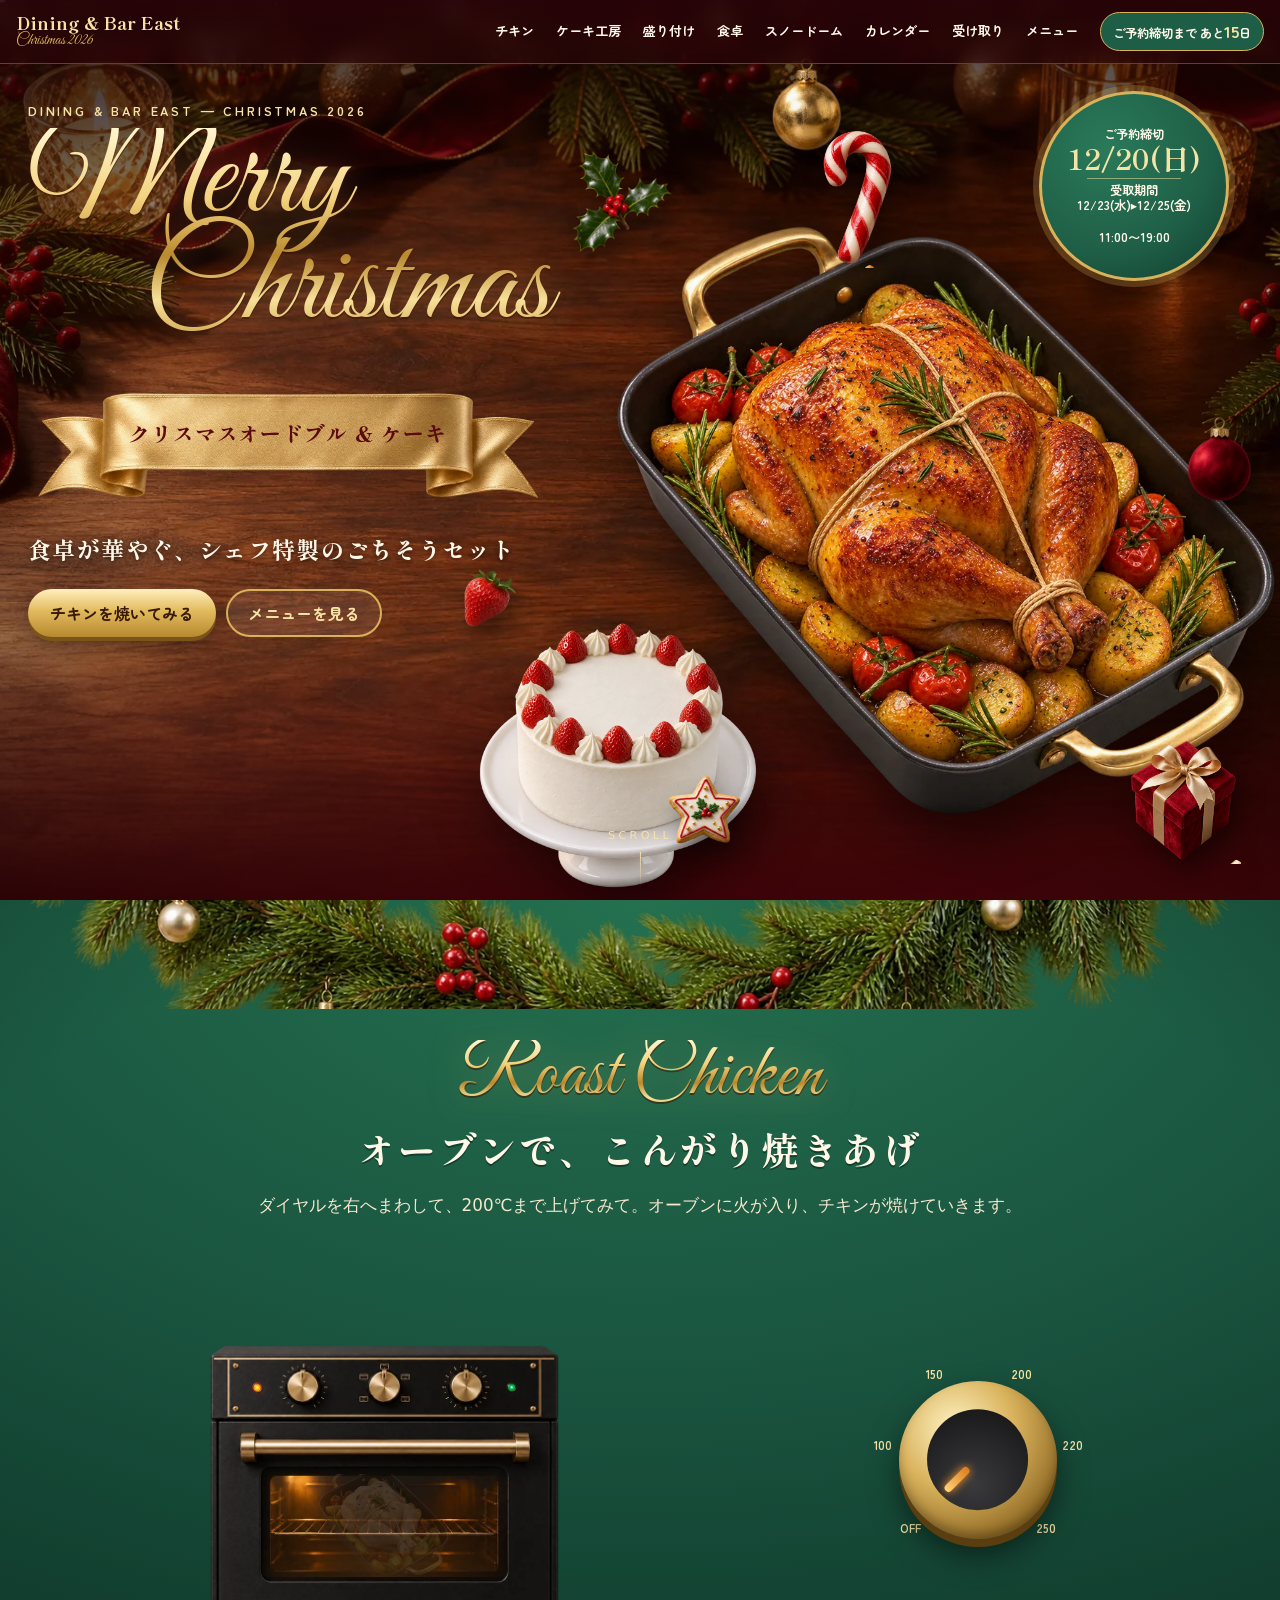
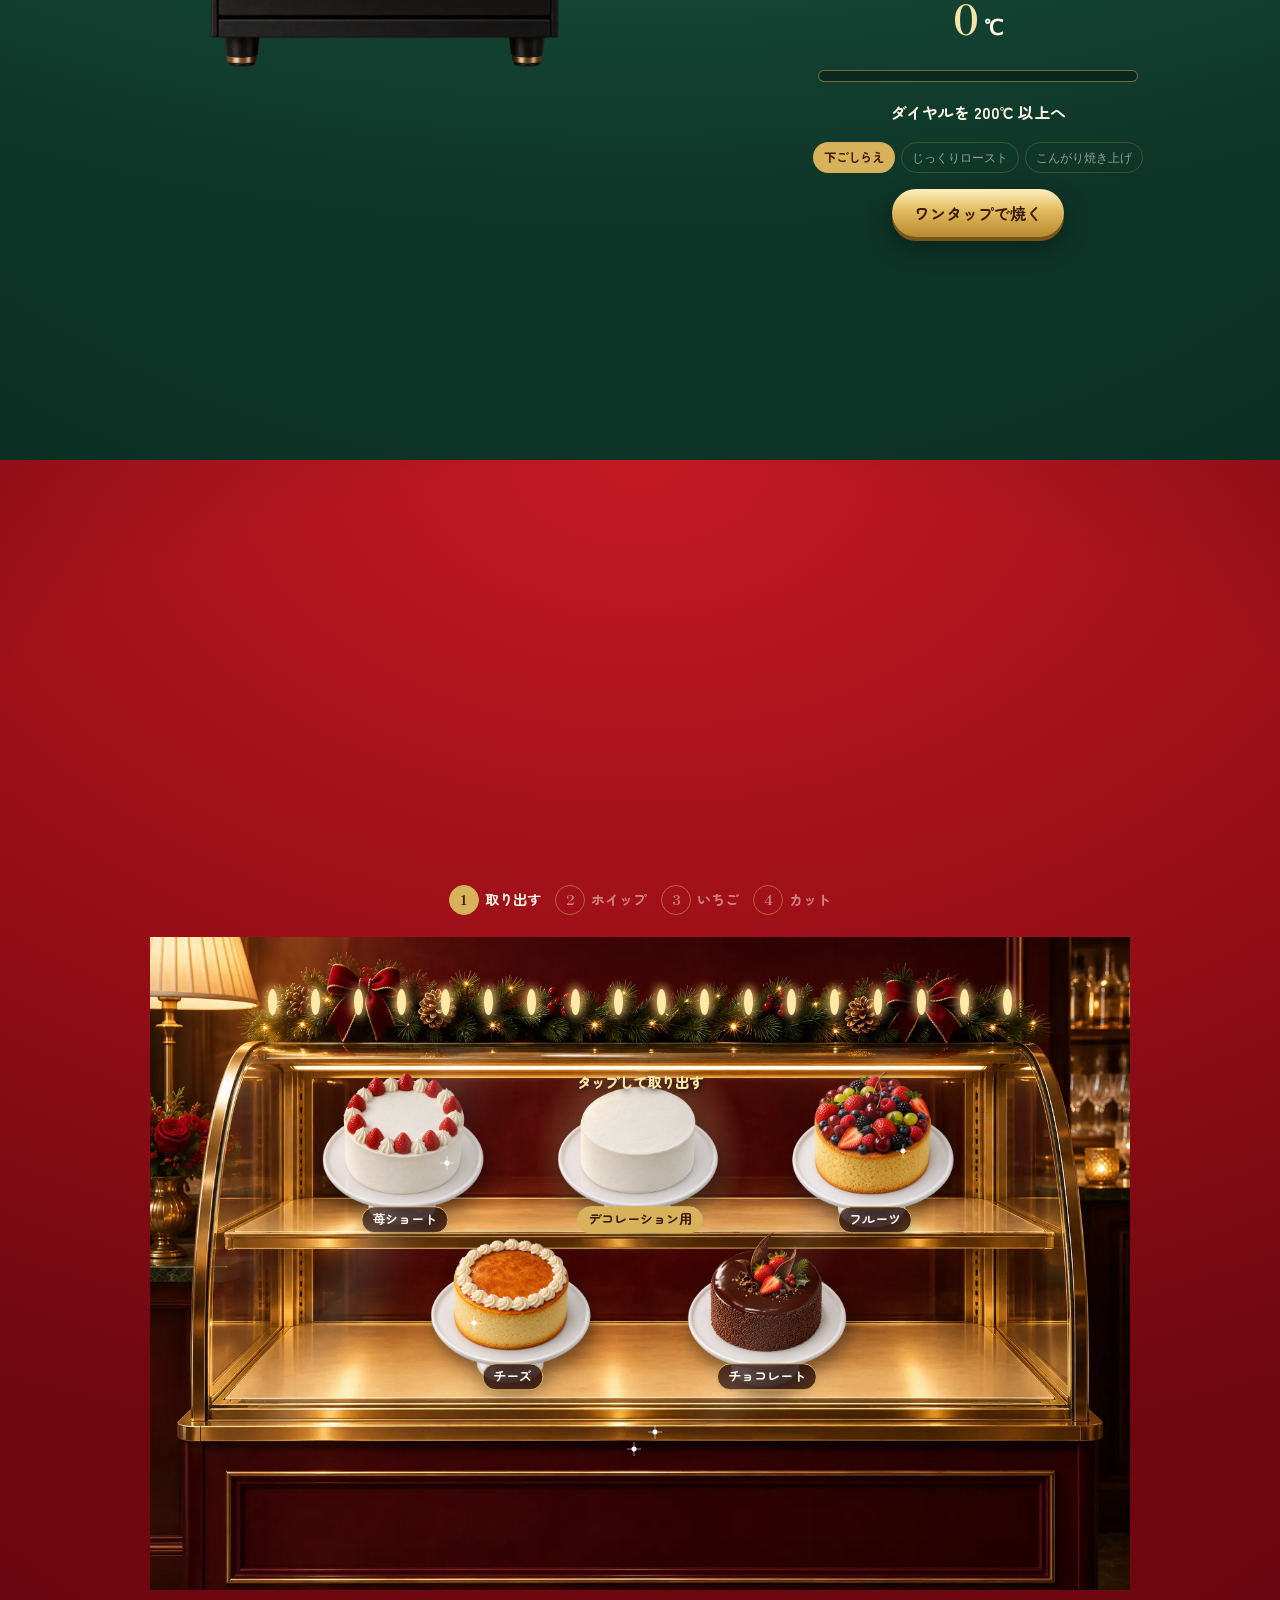
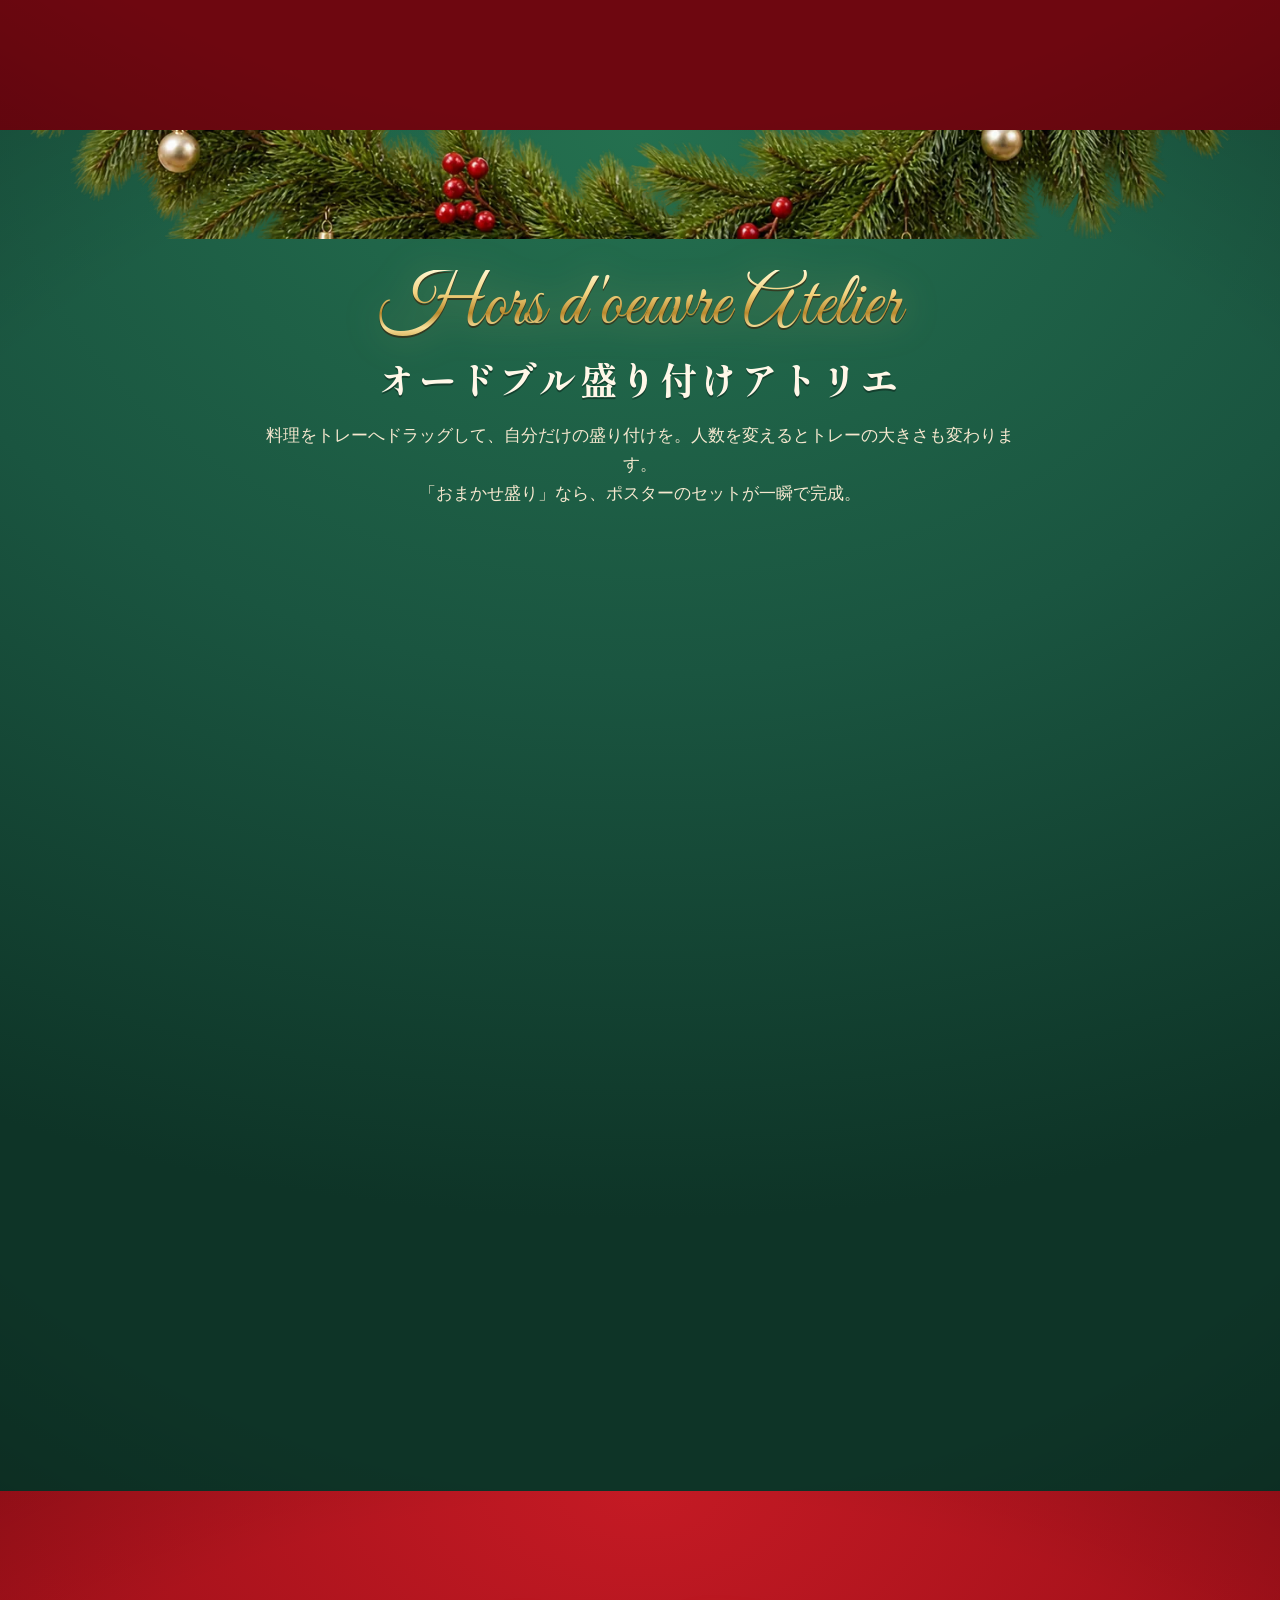
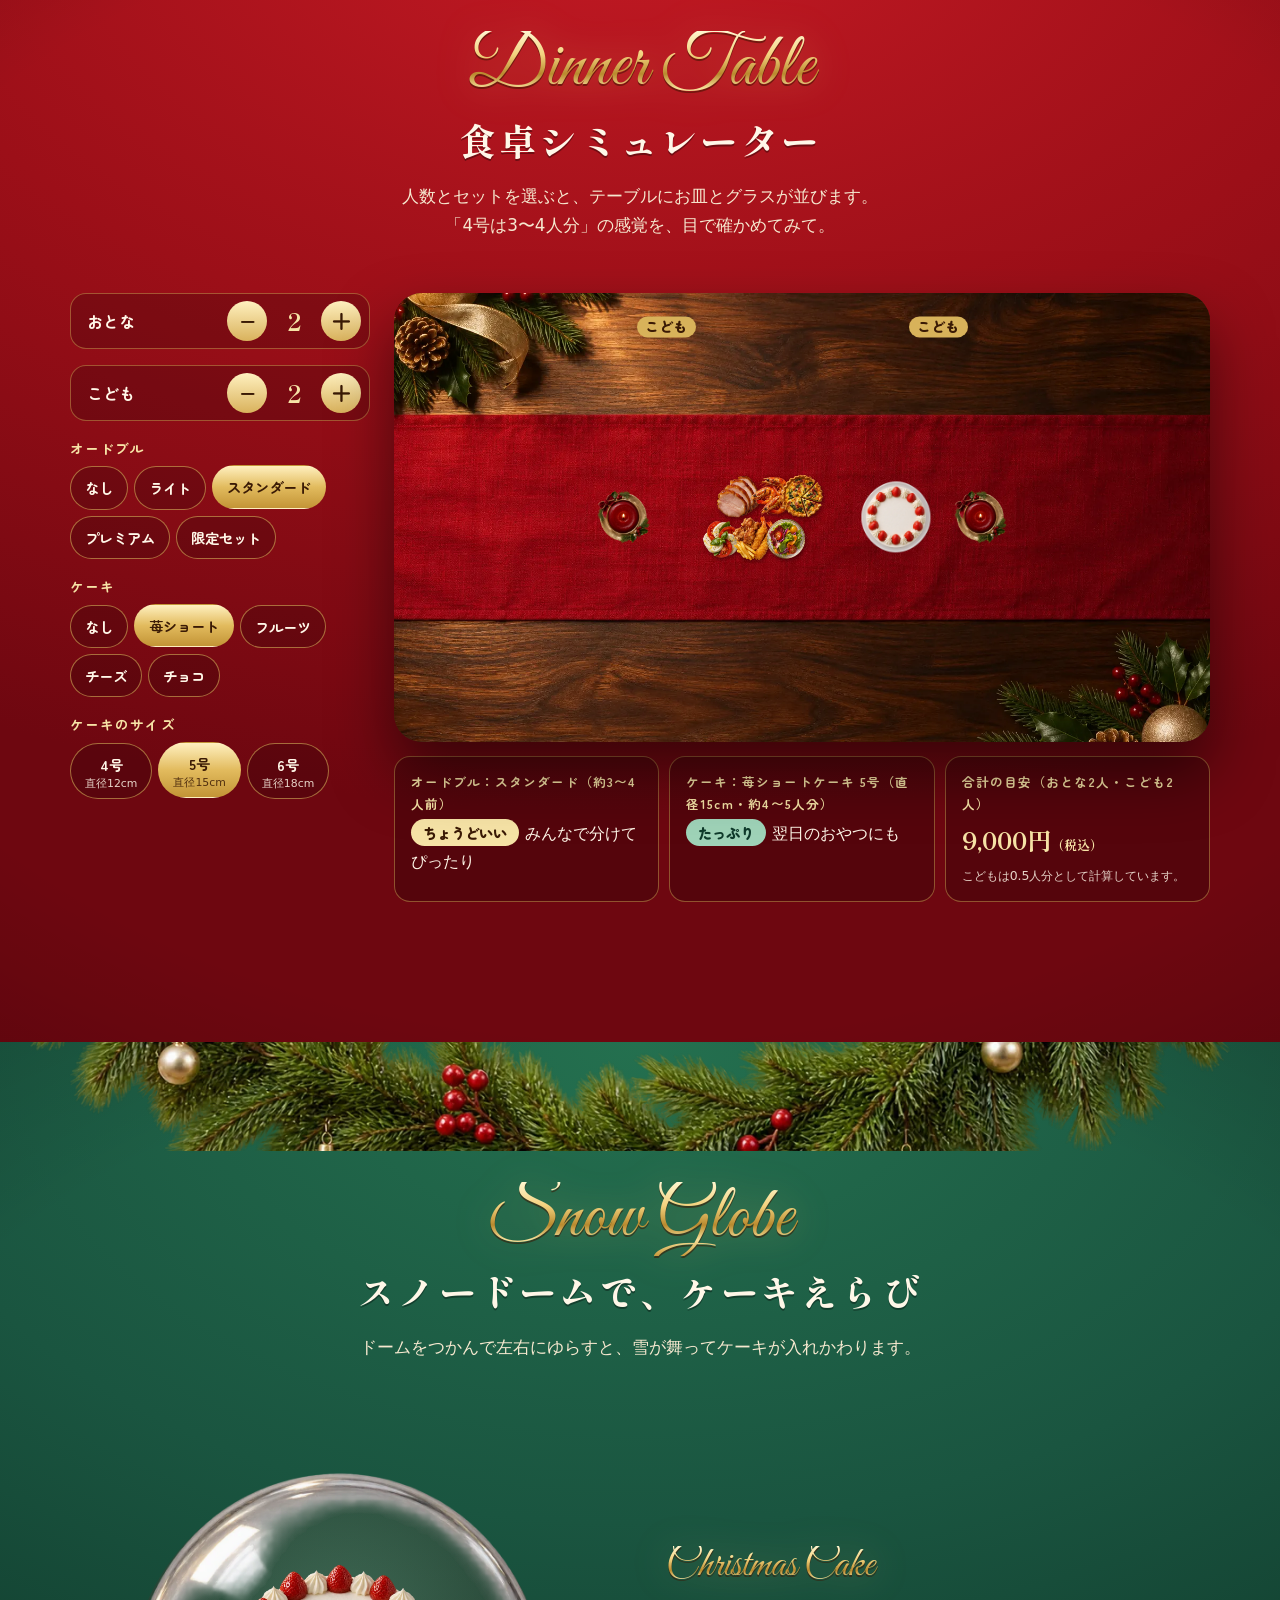
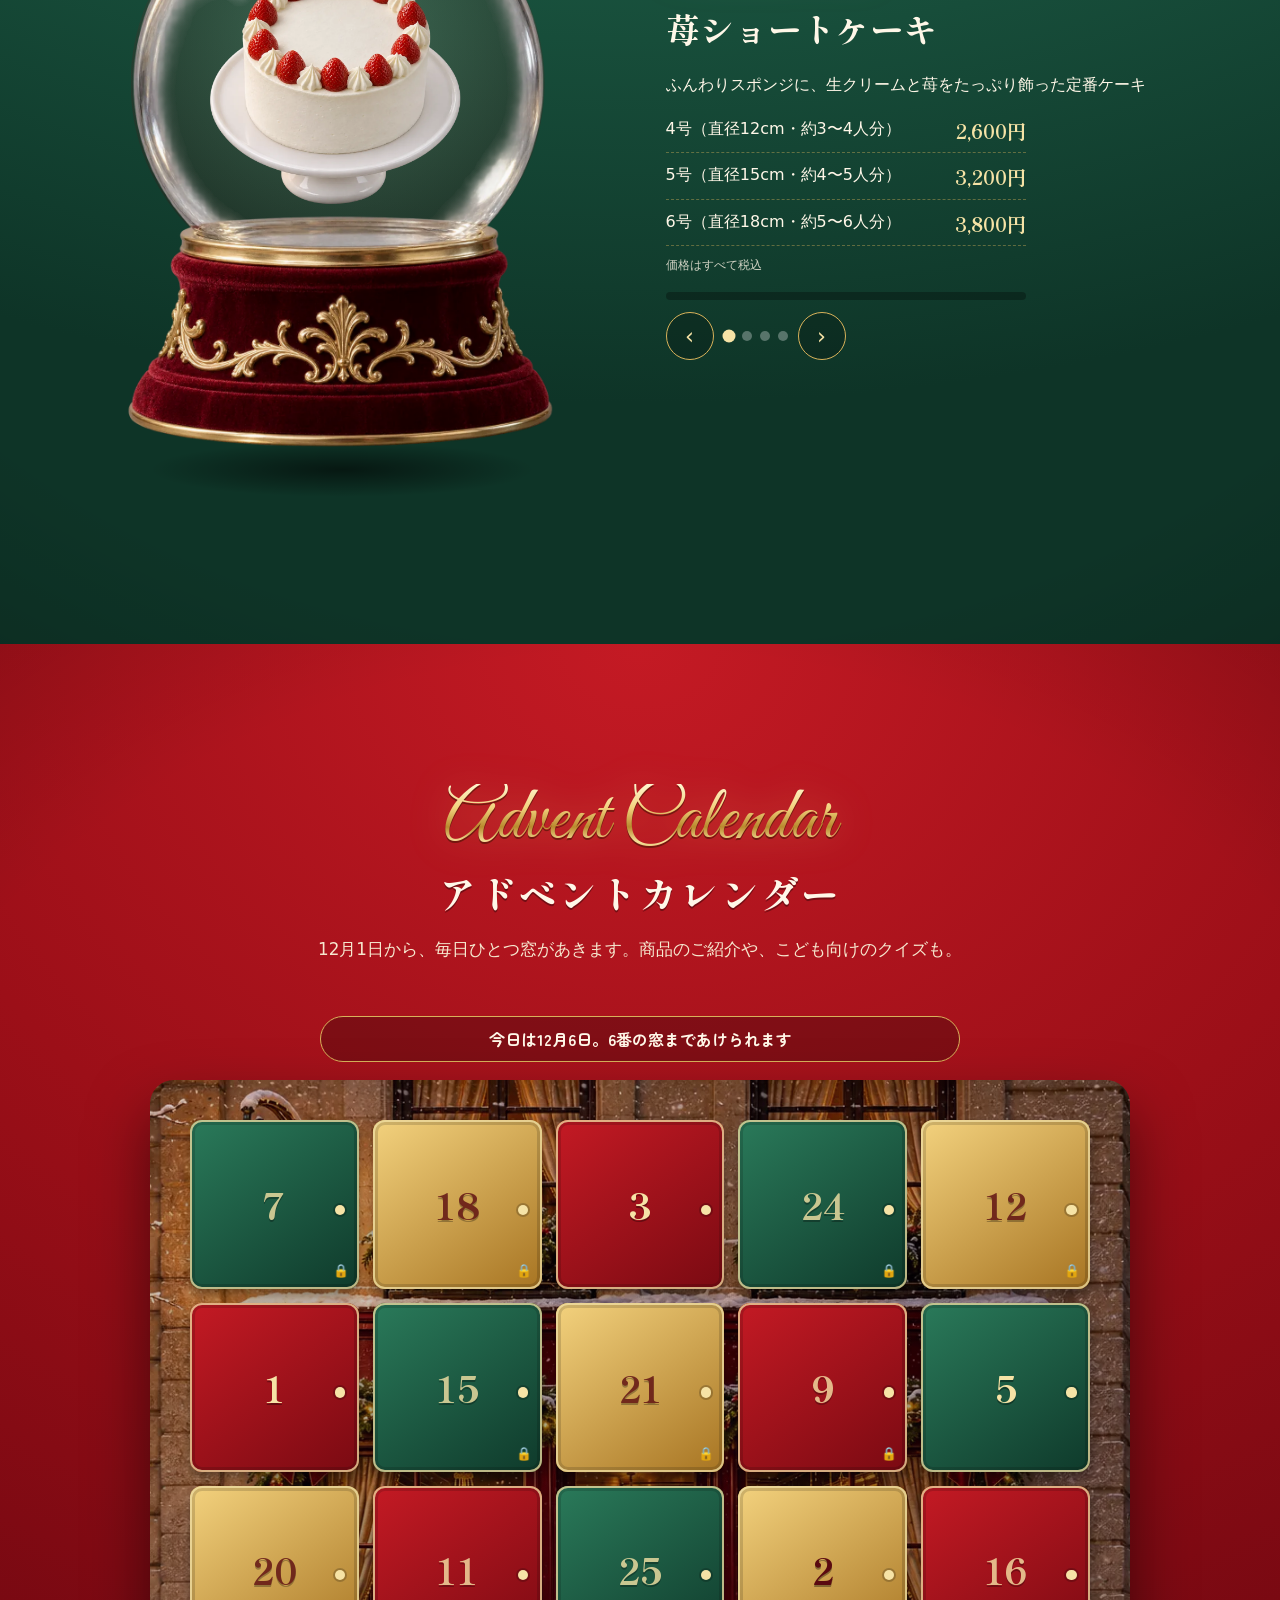
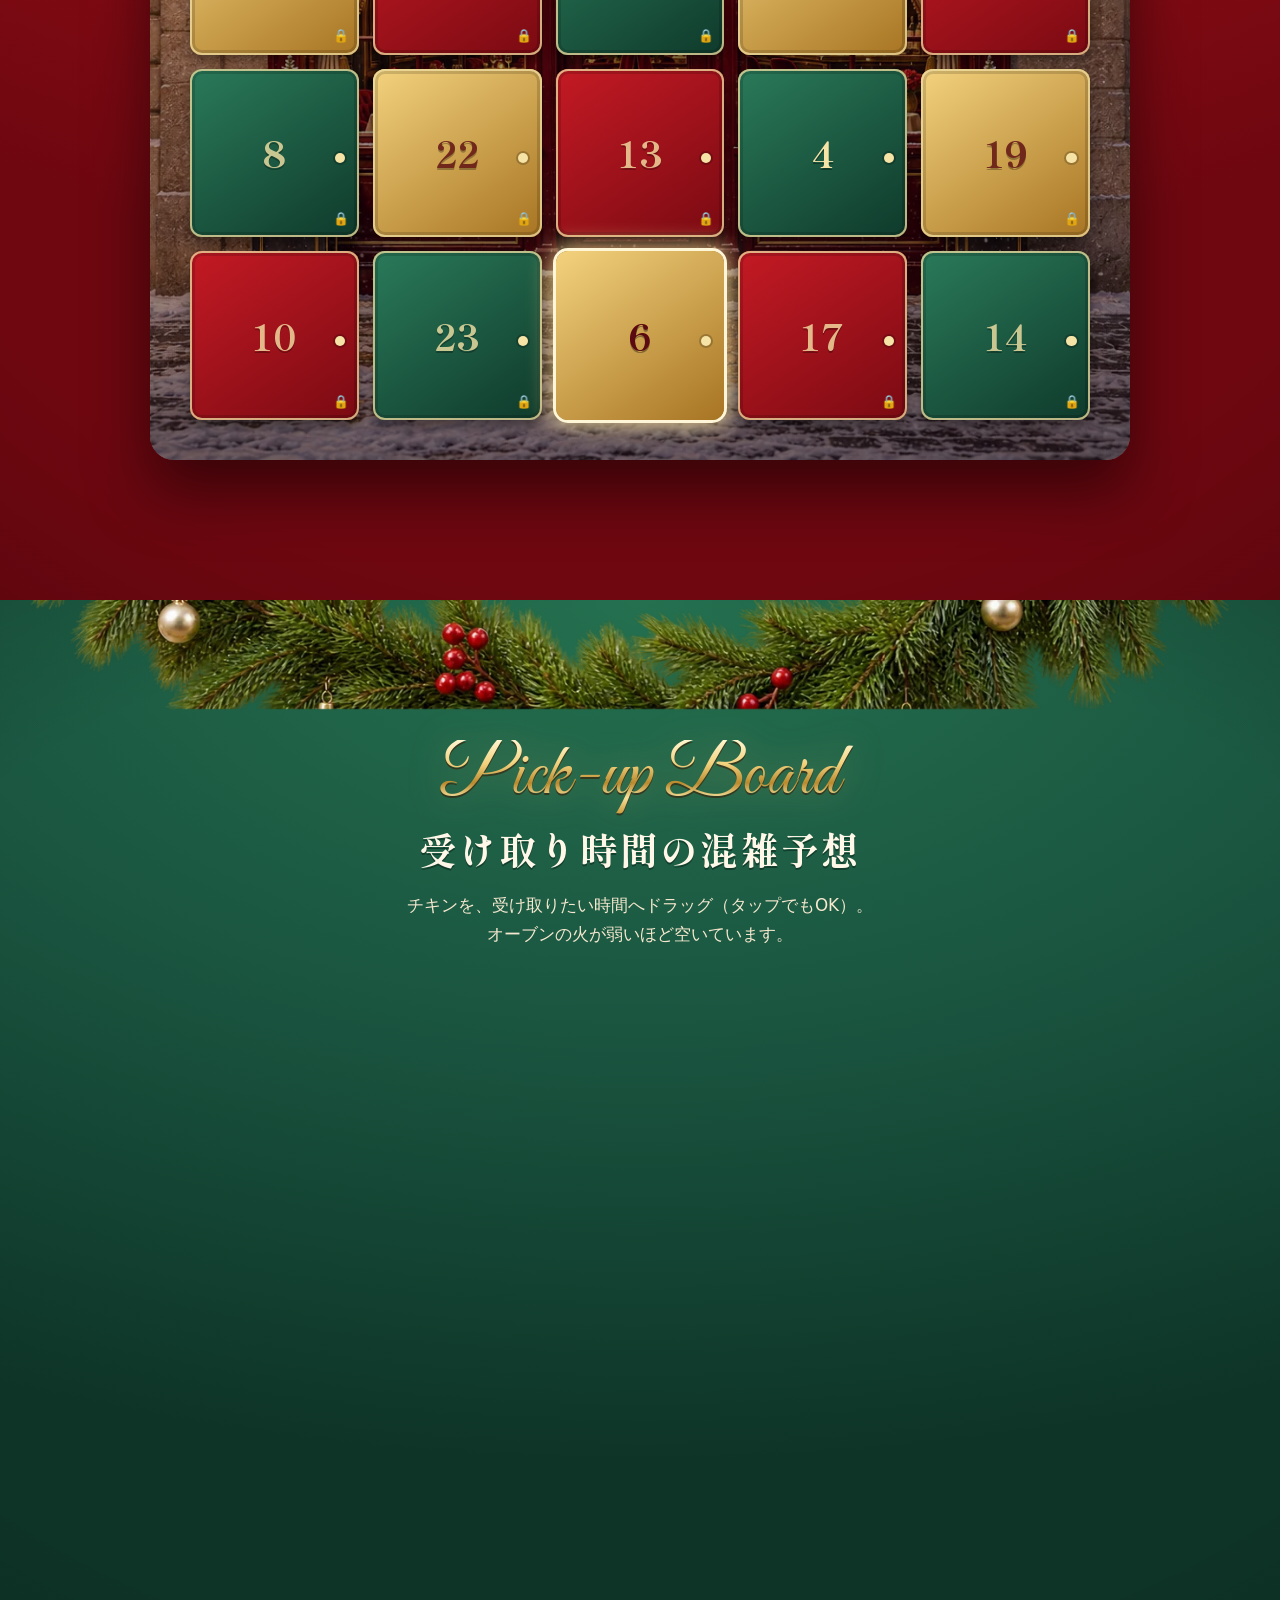
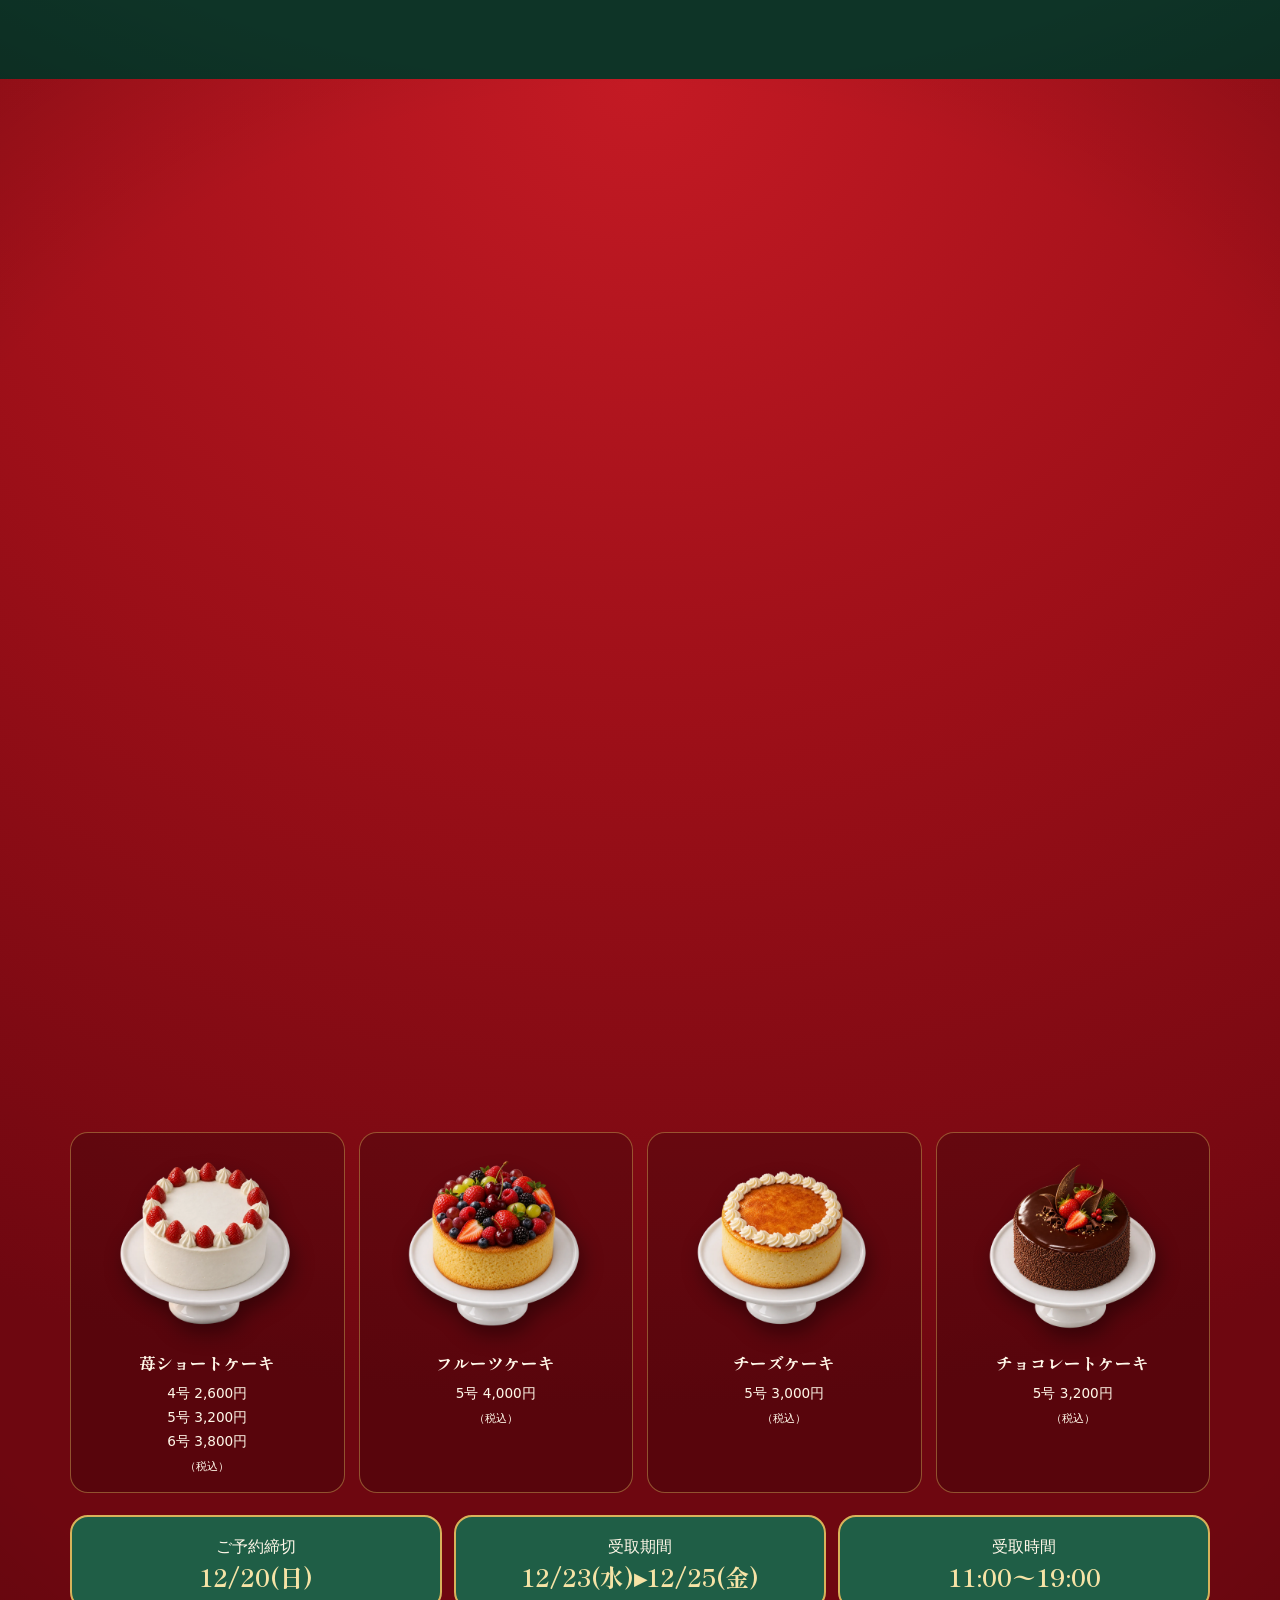
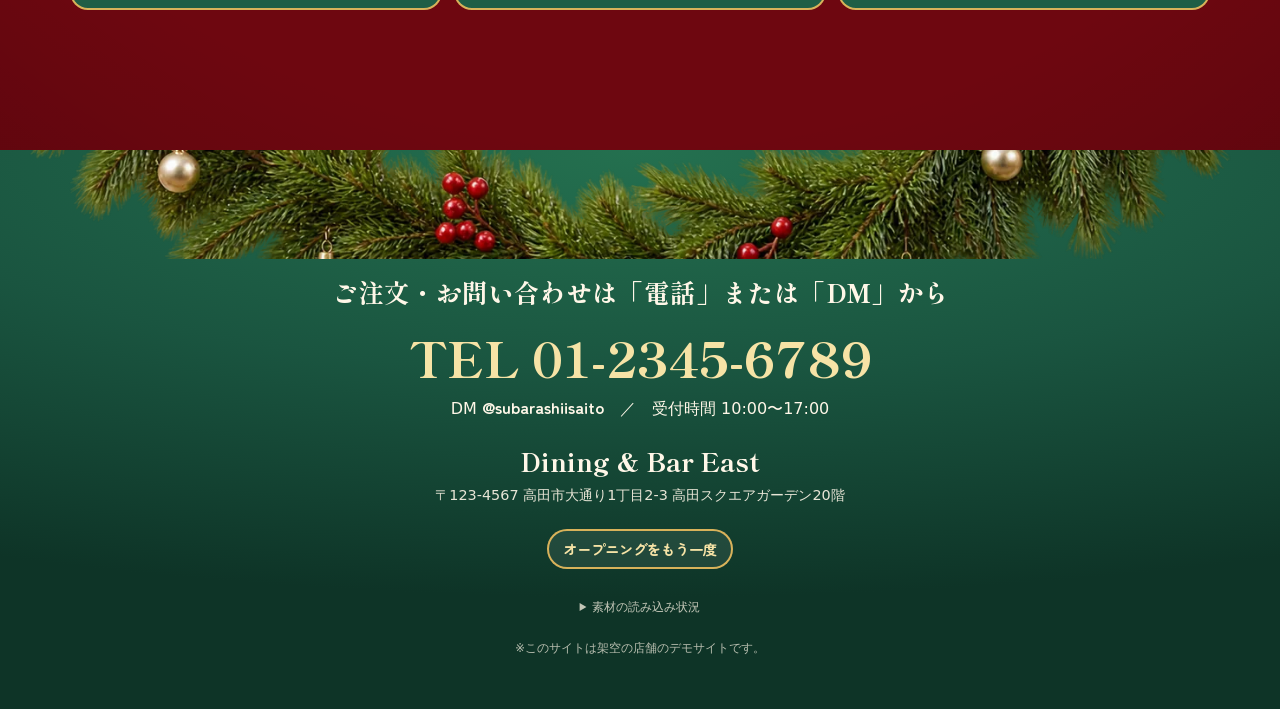
==== commit 4ebc0088: "Replace cut cake and slice with undecorated versions Align the new cake_cut to cake_naked's framing " ====
--- a/east-christmas/index.html
+++ b/east-christmas/index.html
@@ -923,7 +923,7 @@
 /* 実画像に合わせて微調整する位置情報（画像サイズに対する割合） */
 const GEO = {
   cakeTop: { cx: .487, cy: .35, rx: .30, ry: .195 }, // cake_naked の上面の楕円
-  cut: { cx: .5, cy: .335, a1: 45, a2: 135 },        // cake_cut の切り口（頂点と、楕円上の角度）
+  cut: { cx: .5, cy: .33, a1: 40, a2: 133 },         // cake_cut の切り口（頂点と、楕円上の角度）
   cakeTopRatio: .86,                                 // top_* 画像の幅に対するケーキ直径の割合
 };
 
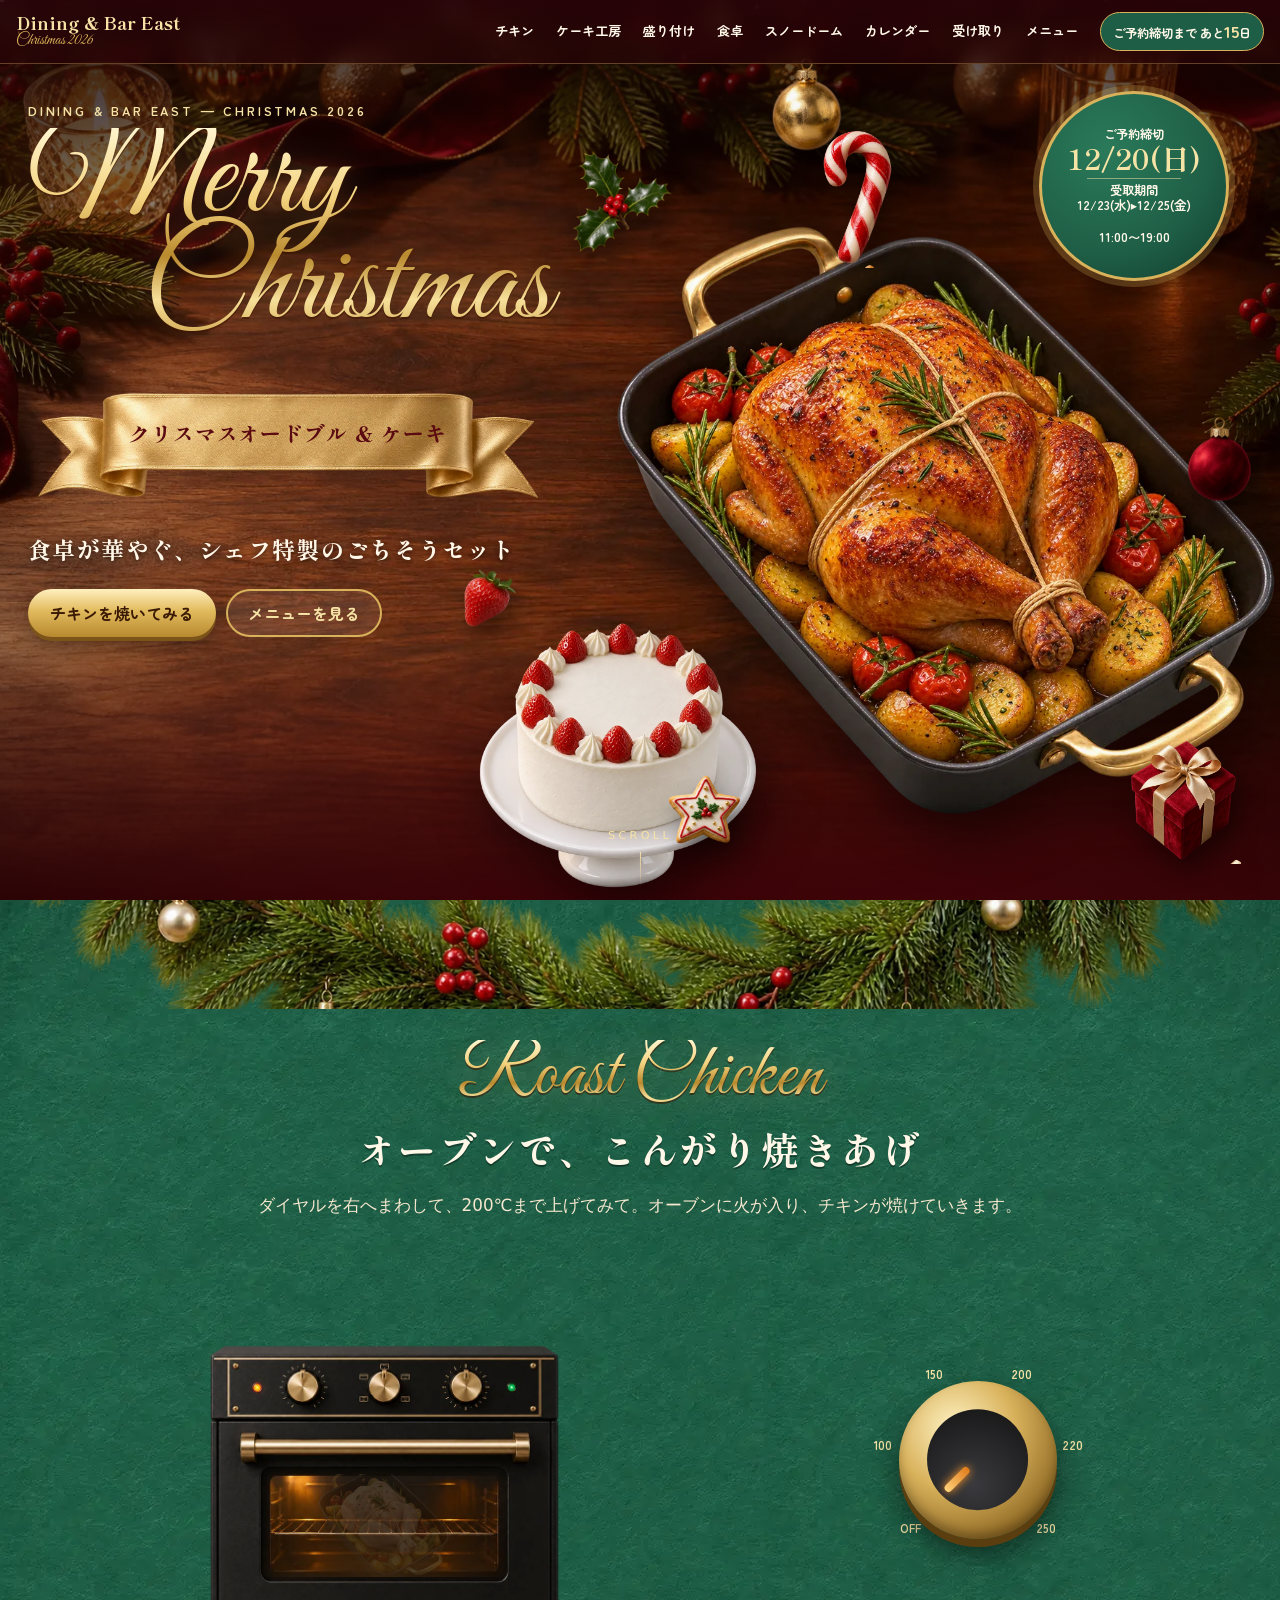
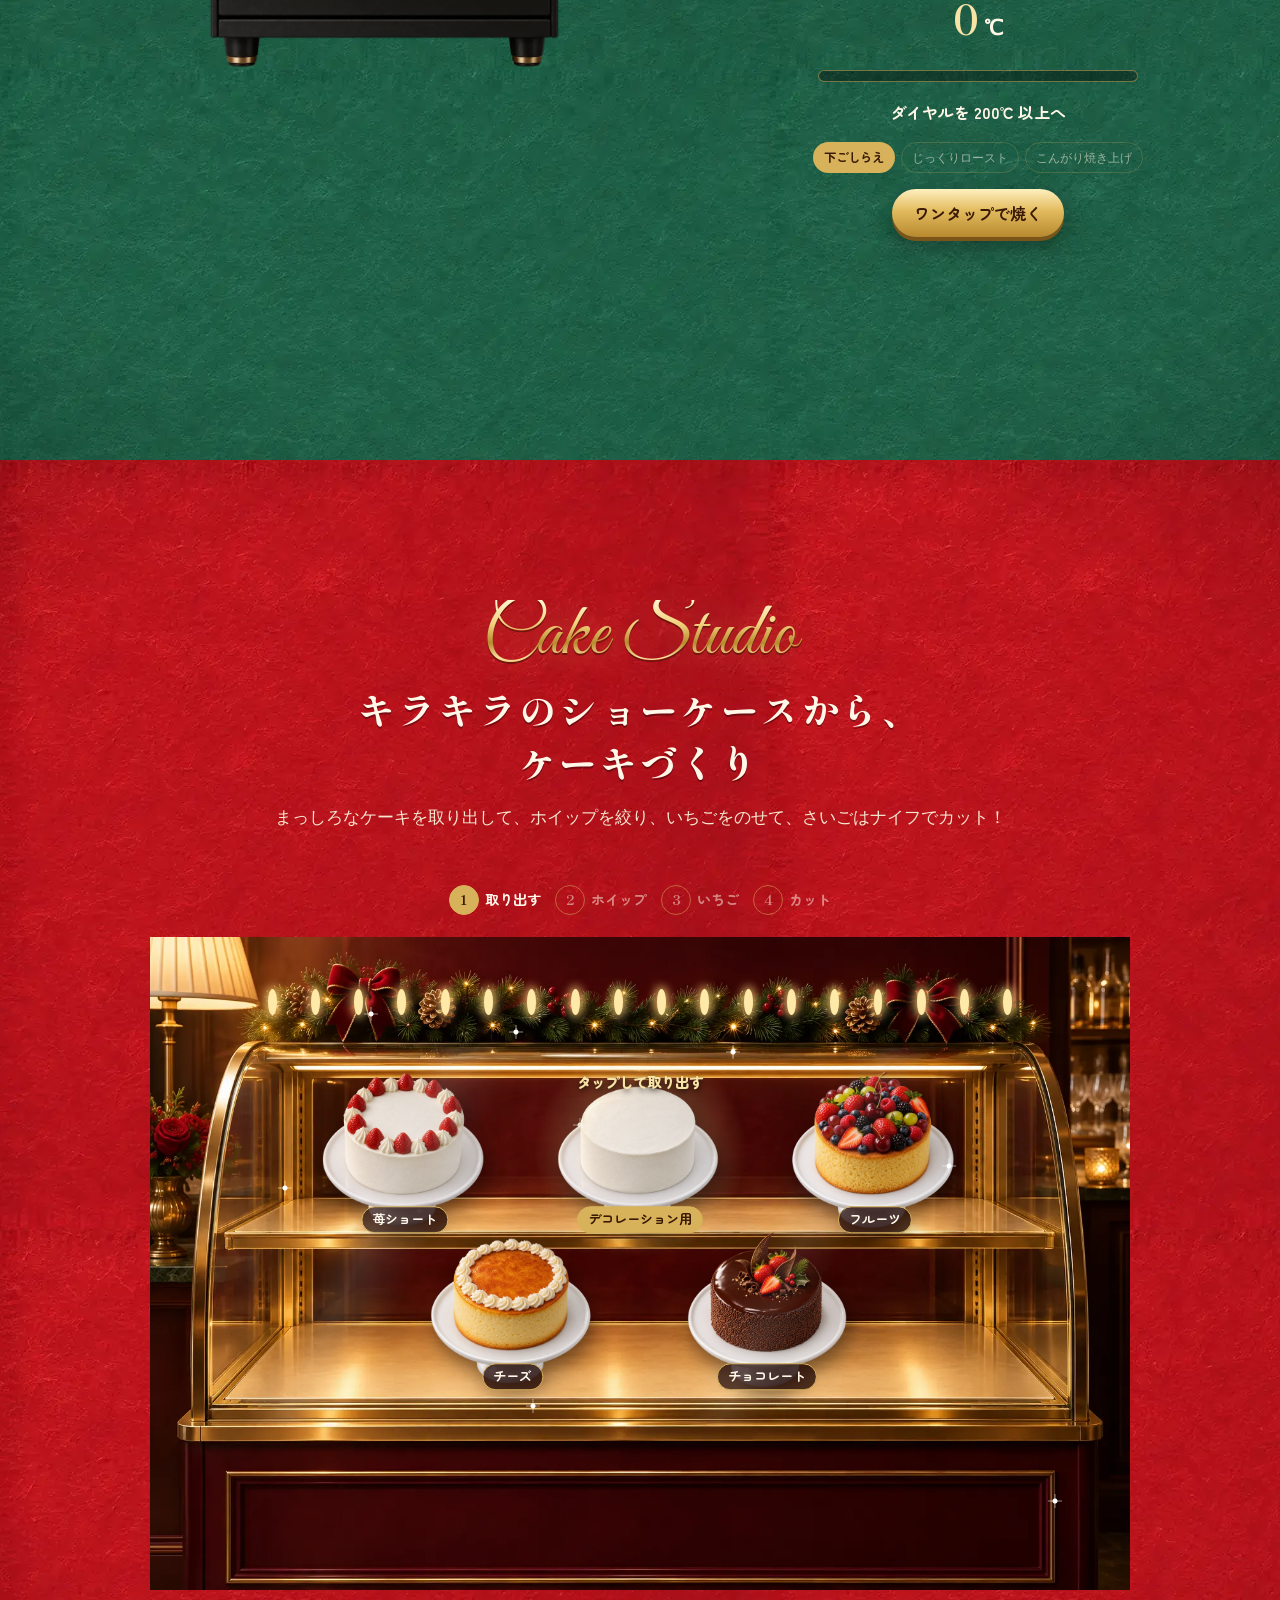
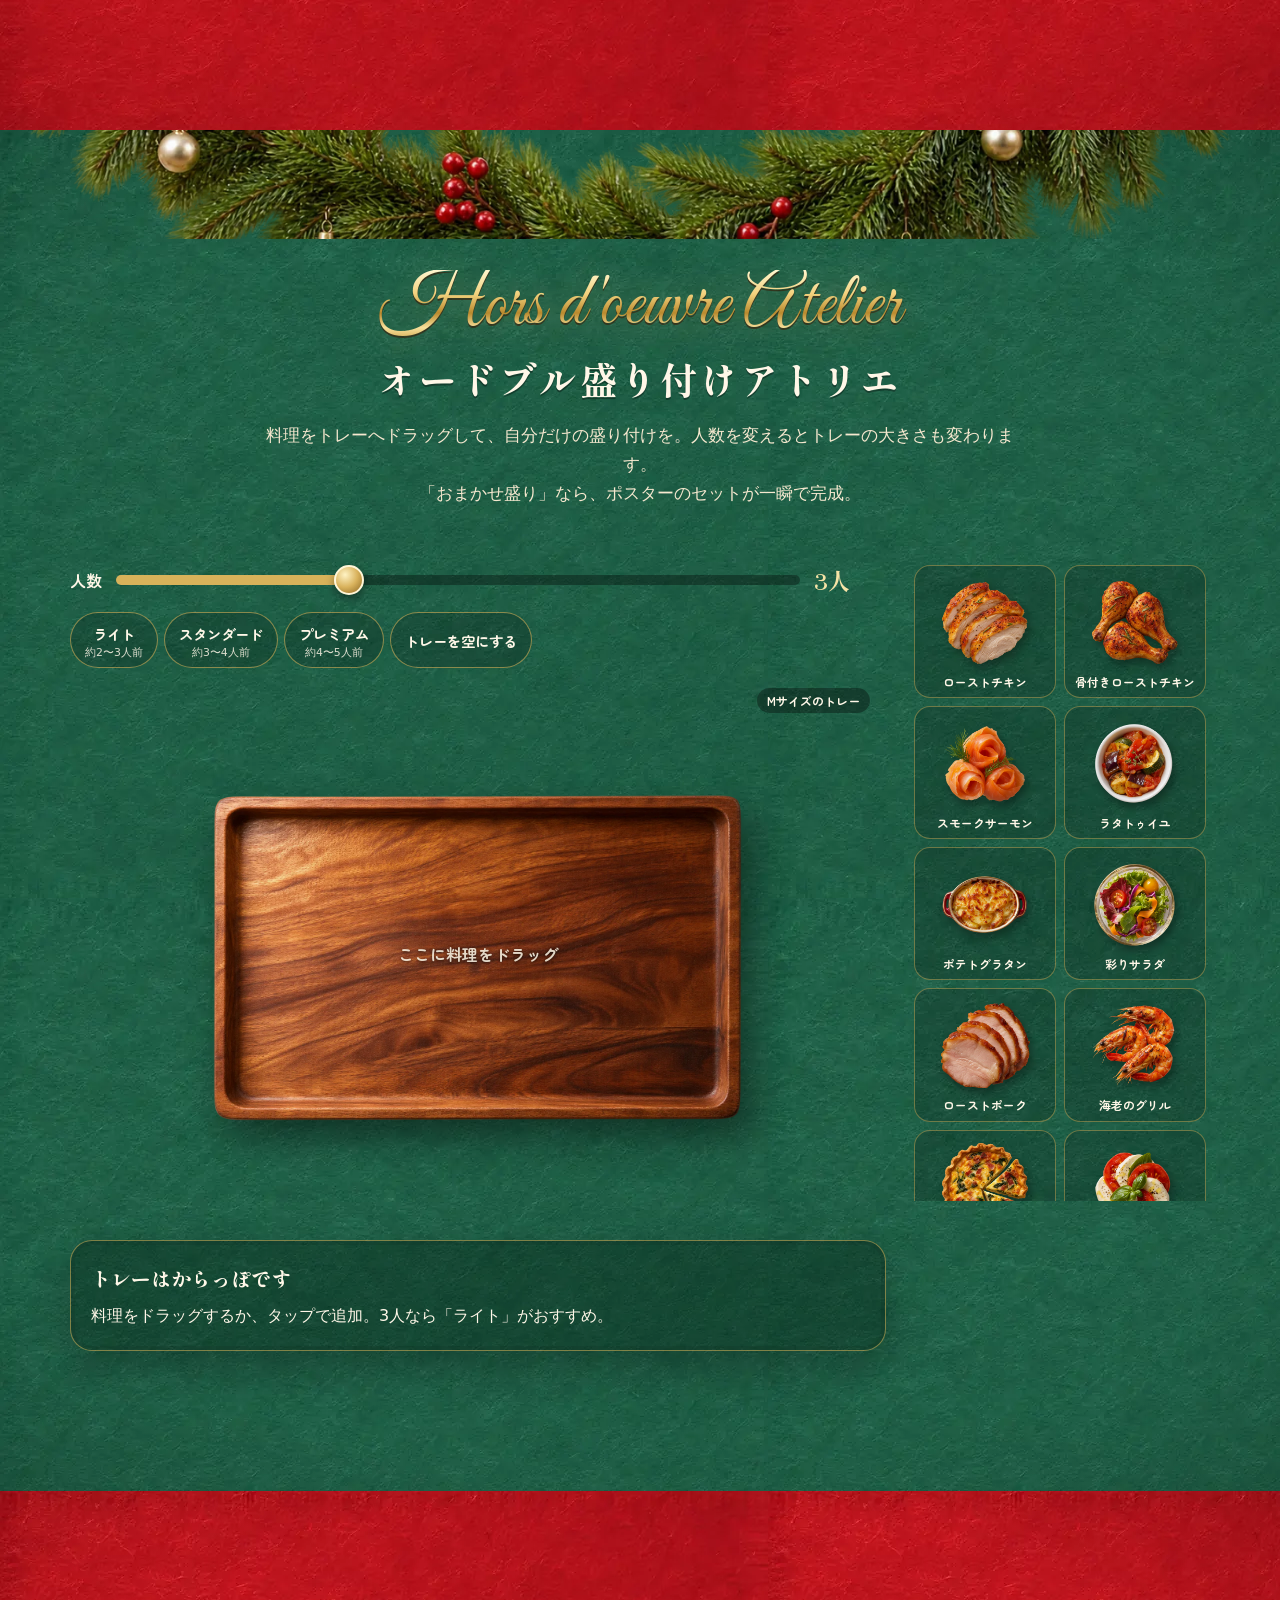
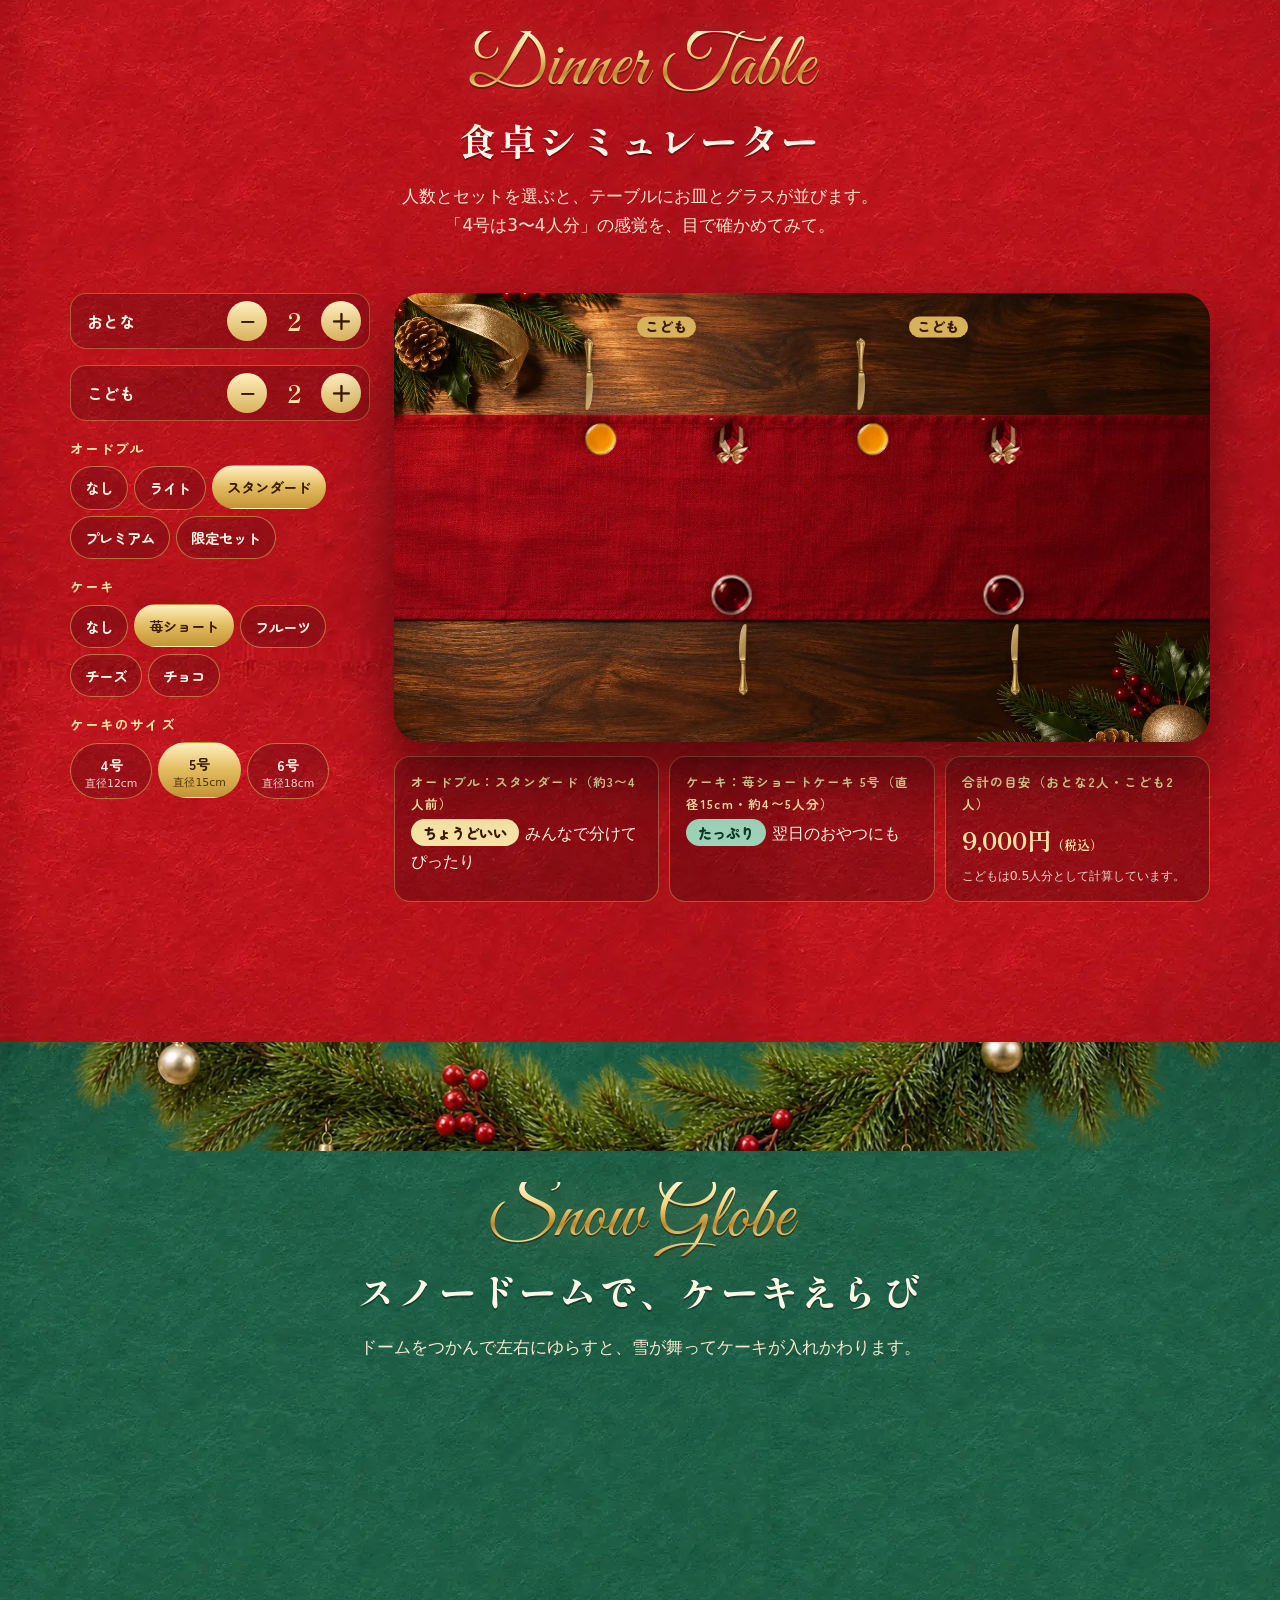
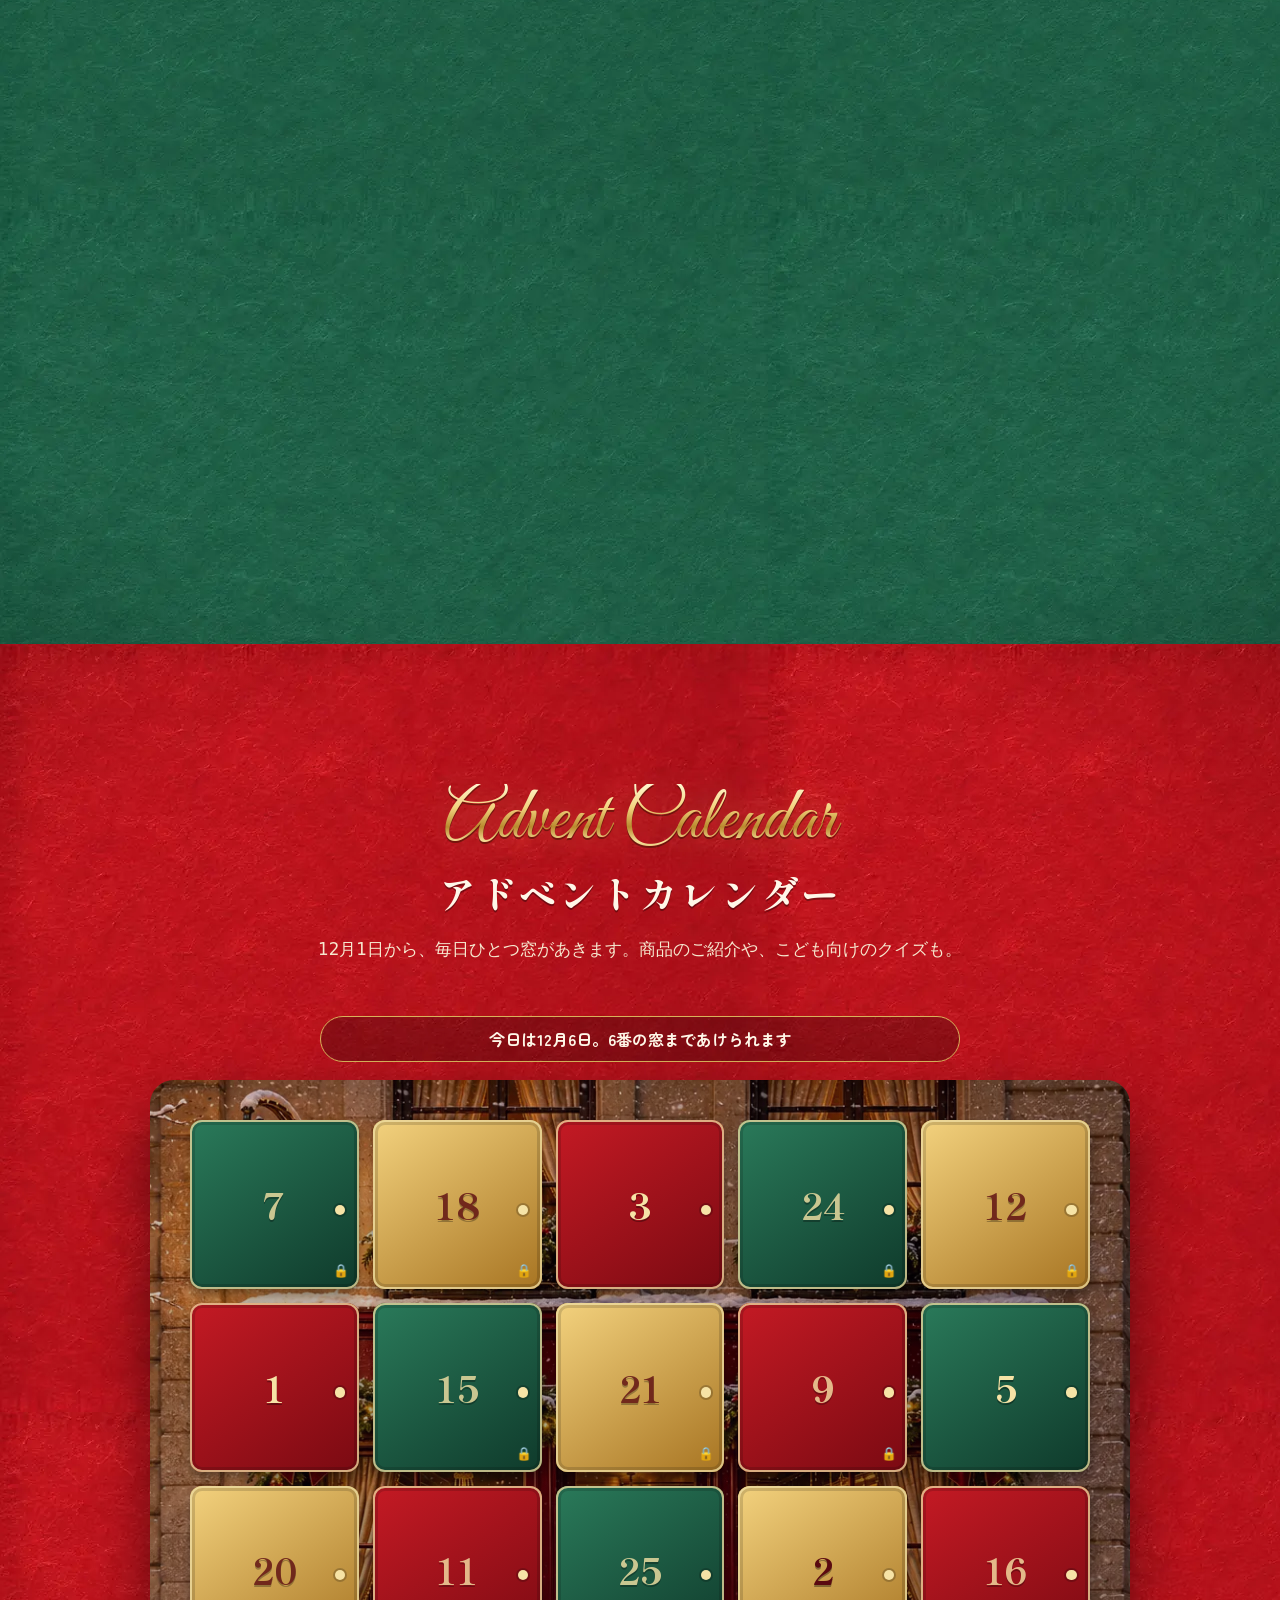
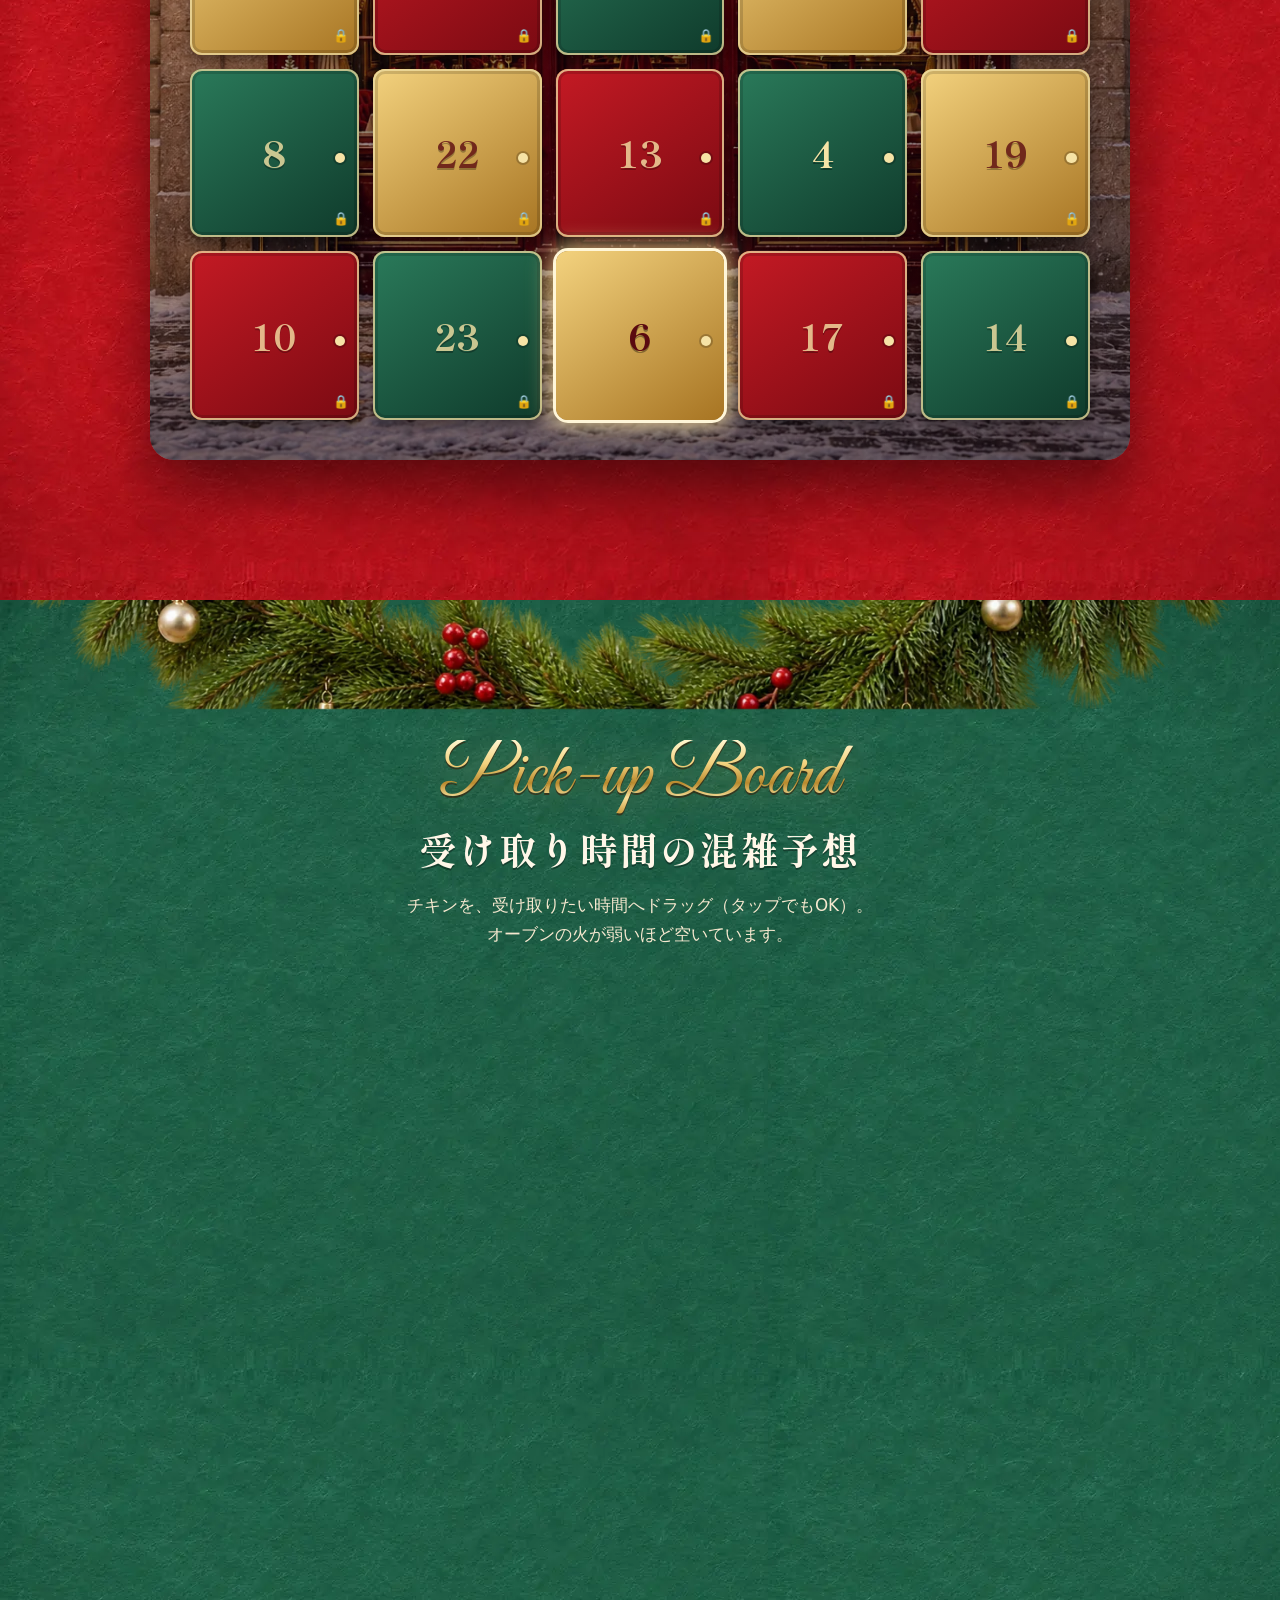
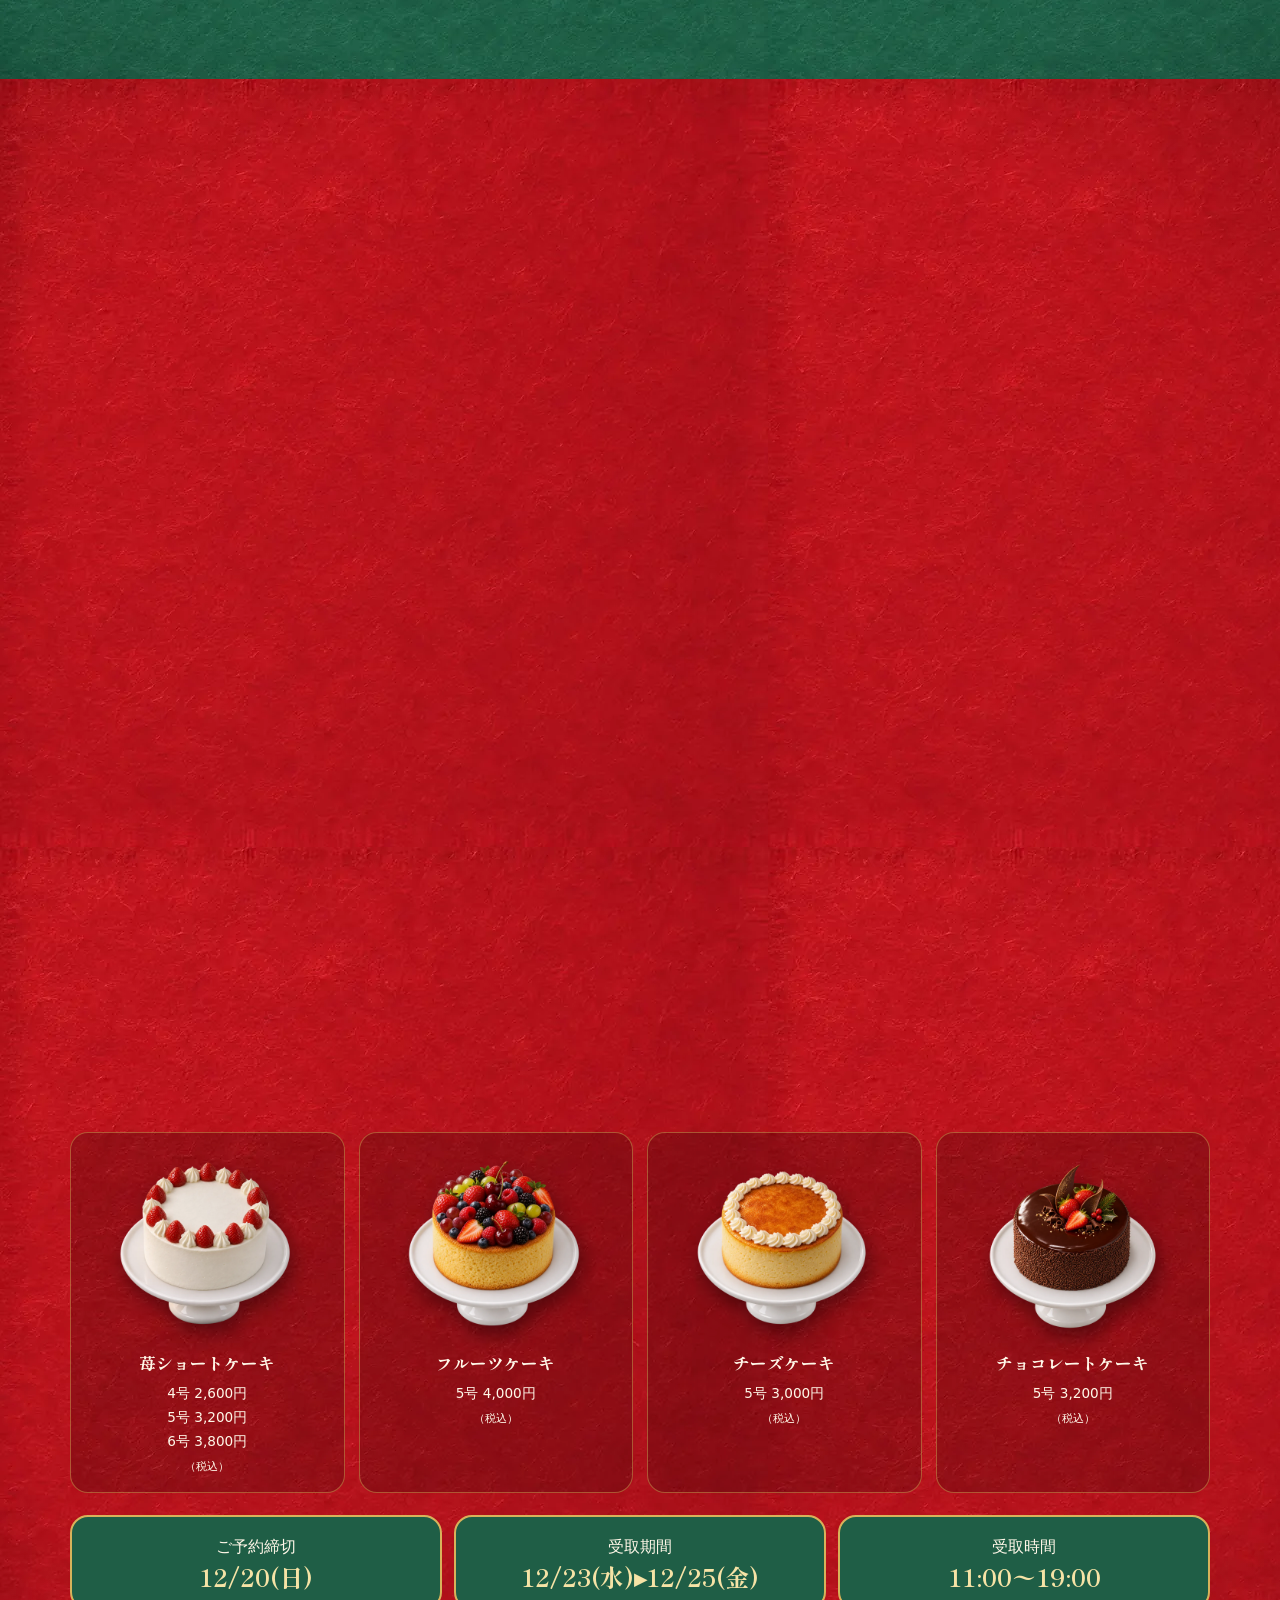
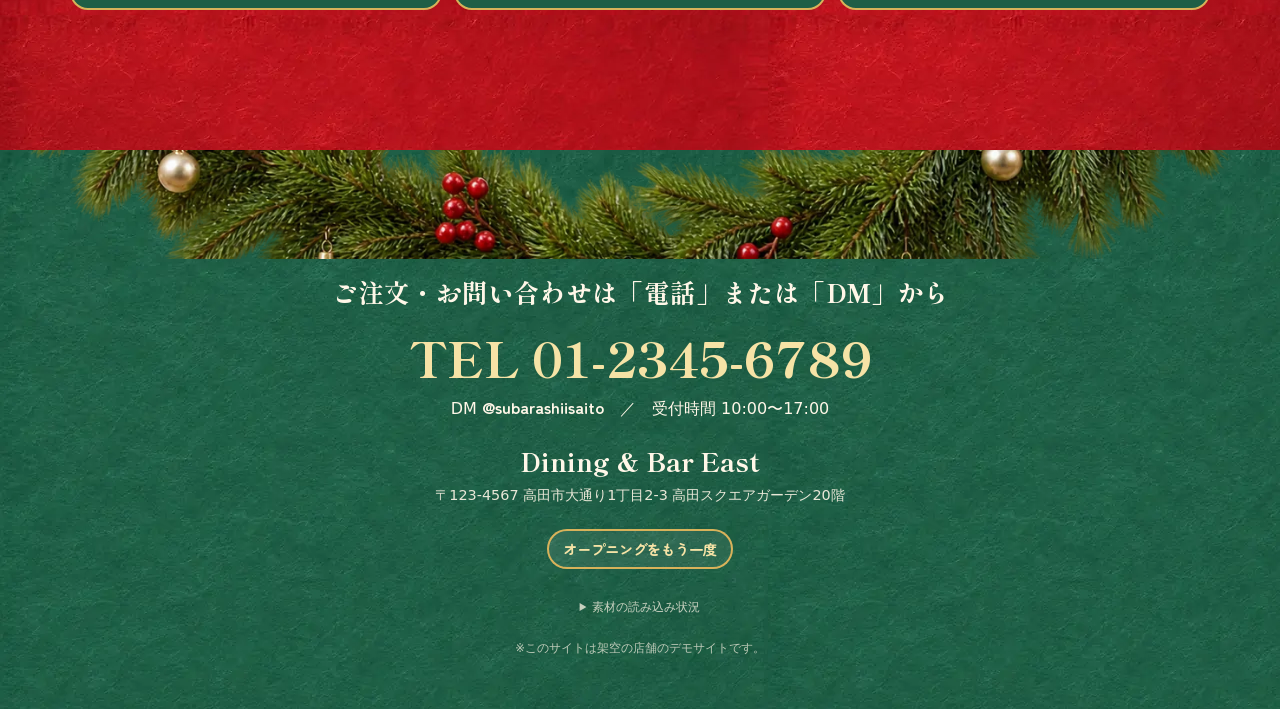
==== commit 4516a1c1: "Load paper textures from WebP Co-Authored-By: Claude Opus 5.5 <noreply@anthropic.com> Claude-Session" ====
--- a/east-christmas/index.html
+++ b/east-christmas/index.html
@@ -34,8 +34,8 @@
 .sr{position:absolute;width:1px;height:1px;overflow:hidden;clip:rect(0 0 0 0);white-space:nowrap}
 
 /* paper backgrounds: the real texture (if present) sits over a gradient fallback */
-.paper-red{background:url(assets/tex_red_paper.png) center/640px repeat,radial-gradient(120% 80% at 50% 0%,#c41a24 0%,#9c0f18 50%,#6e0710 100%)}
-.paper-green{background:url(assets/tex_green_paper.png) center/640px repeat,radial-gradient(120% 80% at 50% 0%,#24704f 0%,#1a5540 50%,#0e3427 100%)}
+.paper-red{background:url(assets/tex_red_paper.webp),url(assets/tex_red_paper.png) center/640px repeat,radial-gradient(120% 80% at 50% 0%,#c41a24 0%,#9c0f18 50%,#6e0710 100%)}
+.paper-green{background:url(assets/tex_green_paper.webp),url(assets/tex_green_paper.png) center/640px repeat,radial-gradient(120% 80% at 50% 0%,#24704f 0%,#1a5540 50%,#0e3427 100%)}
 .gold-text{background:linear-gradient(180deg,#fff6cf 0%,#f3d27e 32%,#b98a2e 58%,#f7e09a 78%,#c99a3d 100%);-webkit-background-clip:text;background-clip:text;color:transparent;filter:drop-shadow(0 2px 0 rgba(60,20,0,.55)) drop-shadow(0 0 18px rgba(255,210,120,.25))}
 .script{font-family:"Great Vibes",cursive;font-weight:400}
 .mincho{font-family:"Shippori Mincho B1",serif}
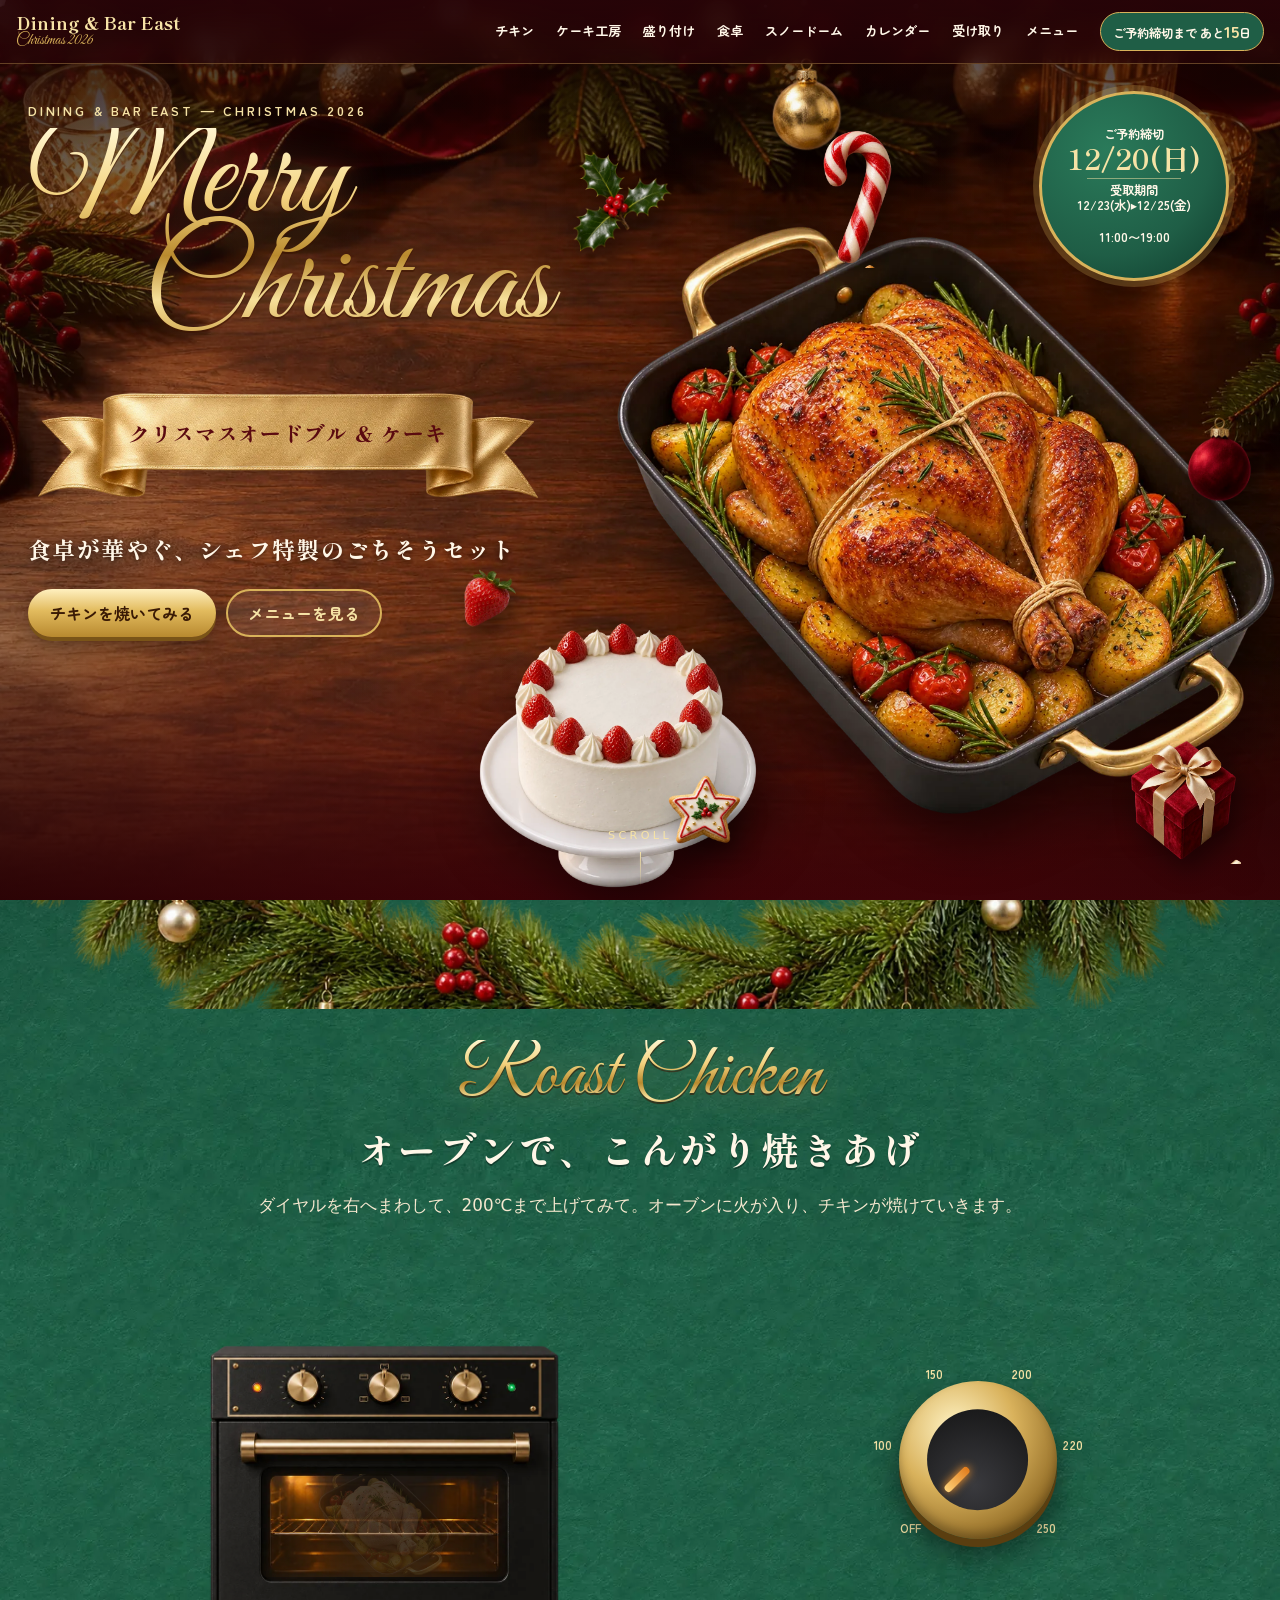
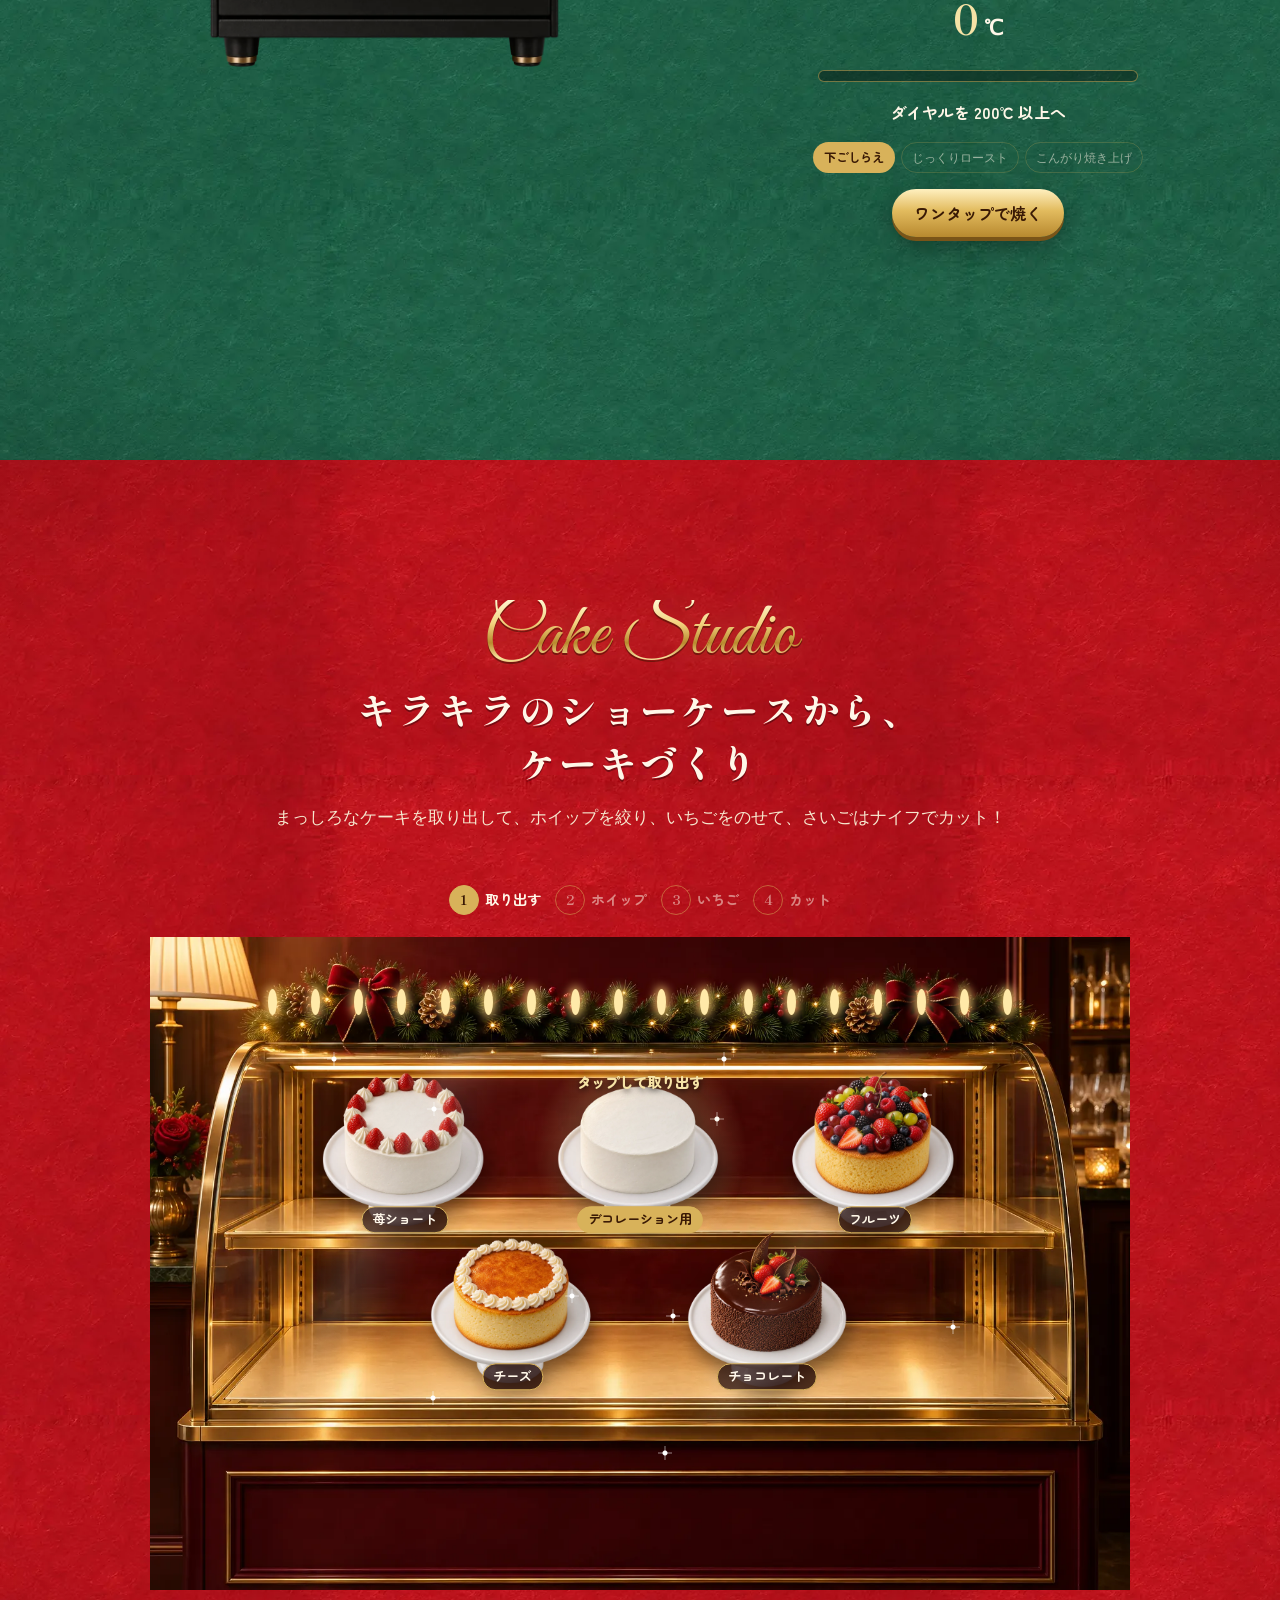
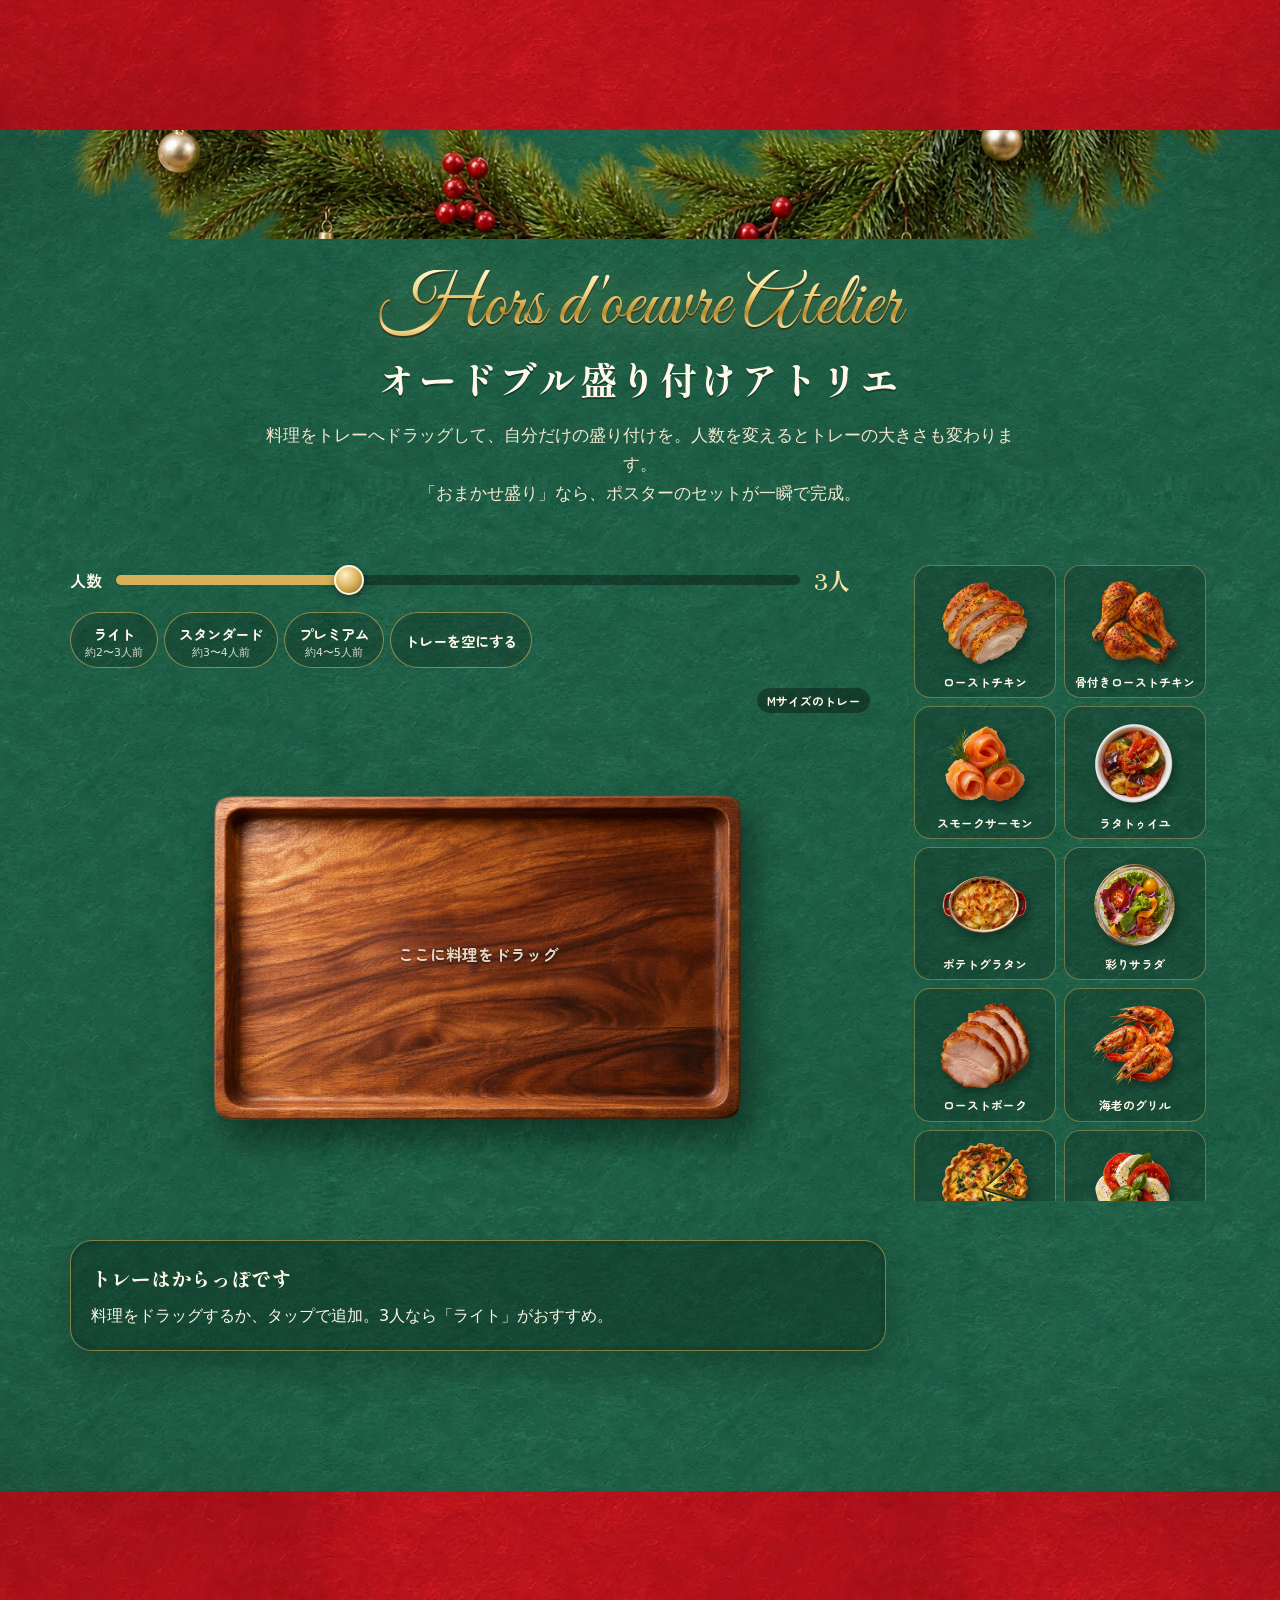
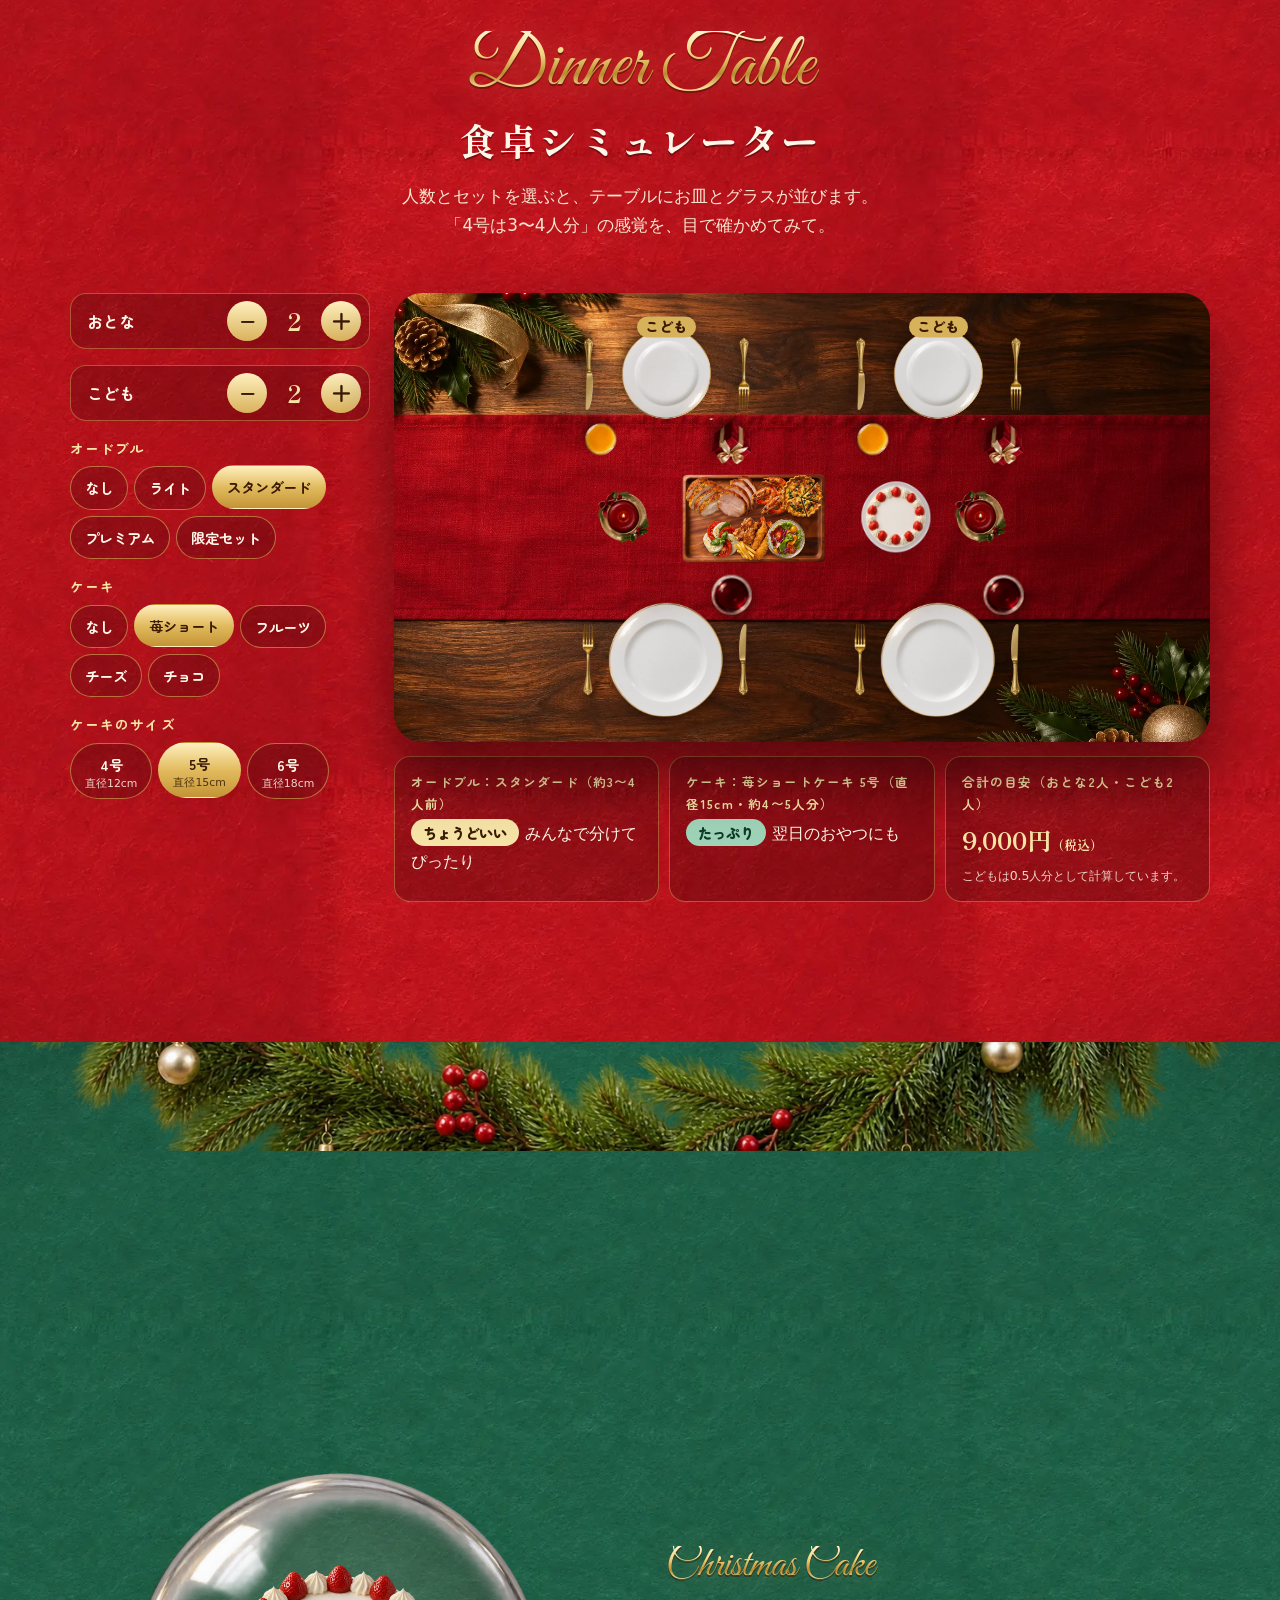
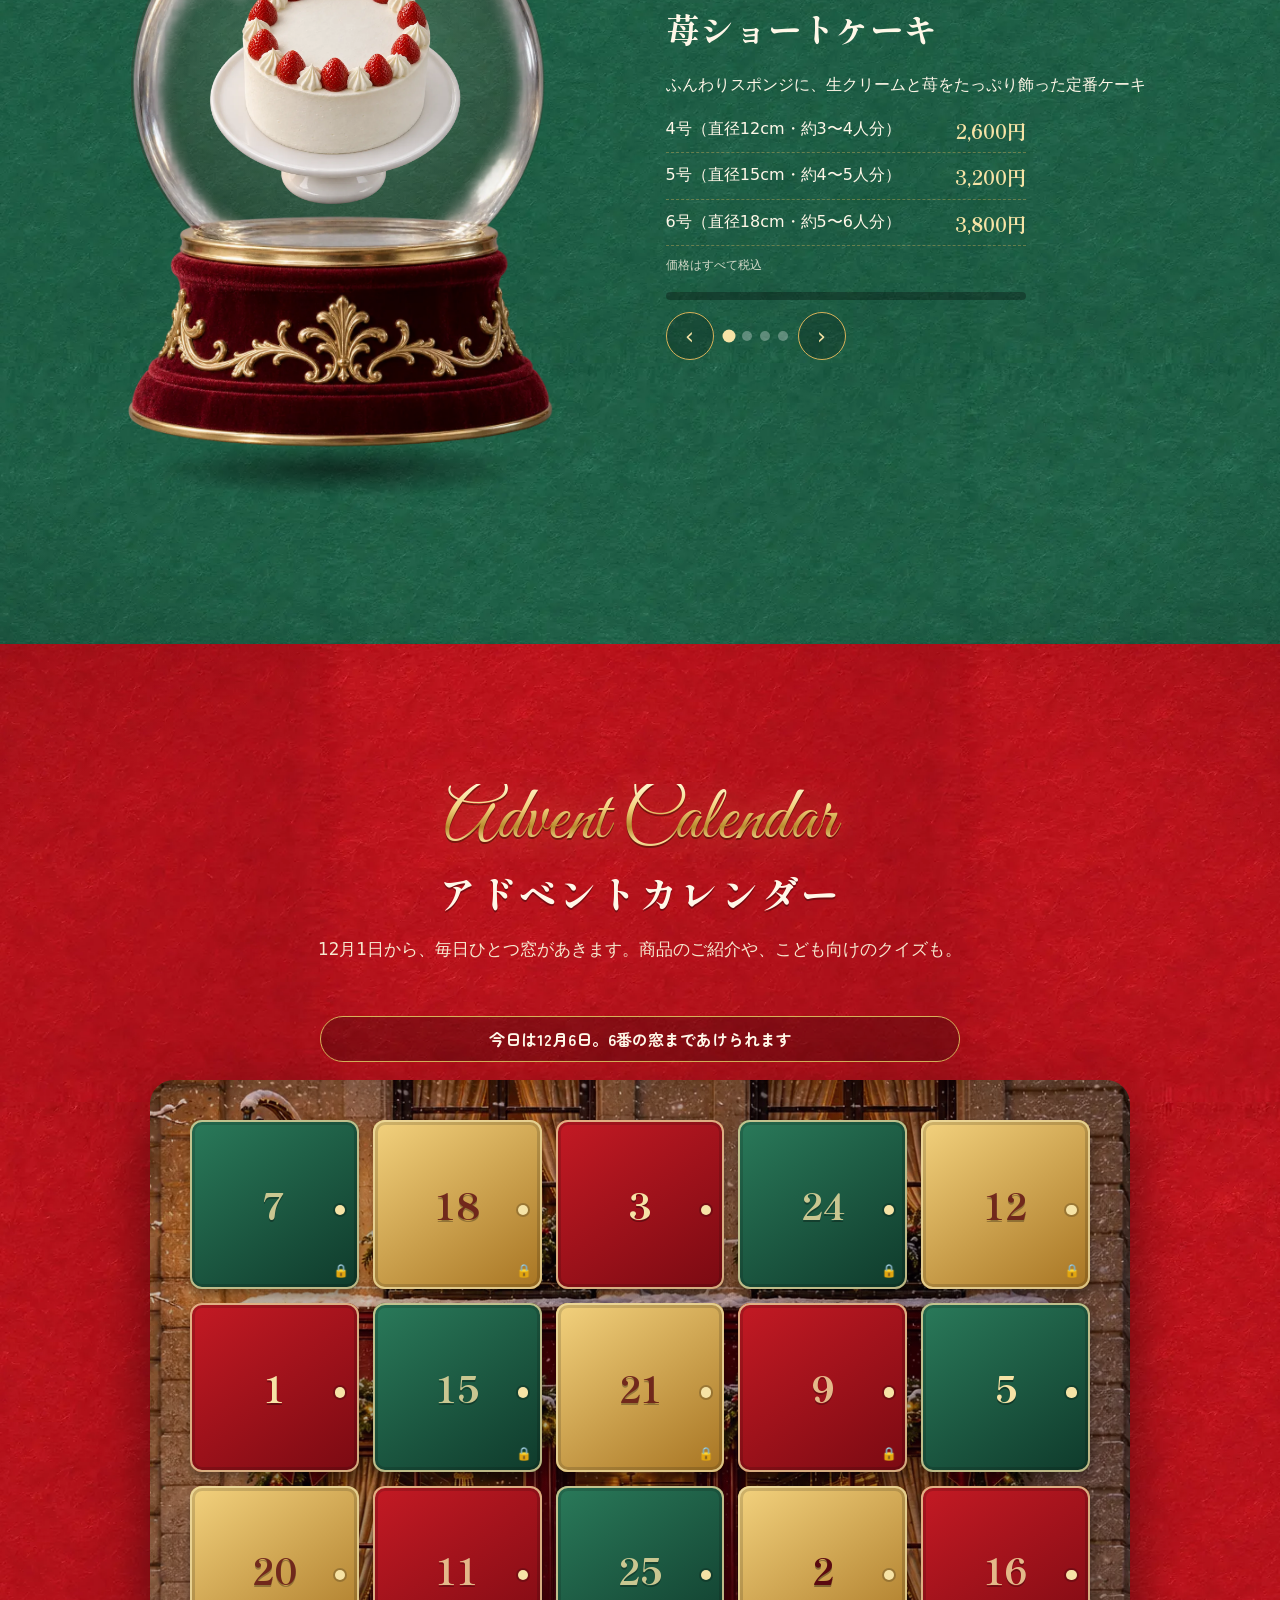
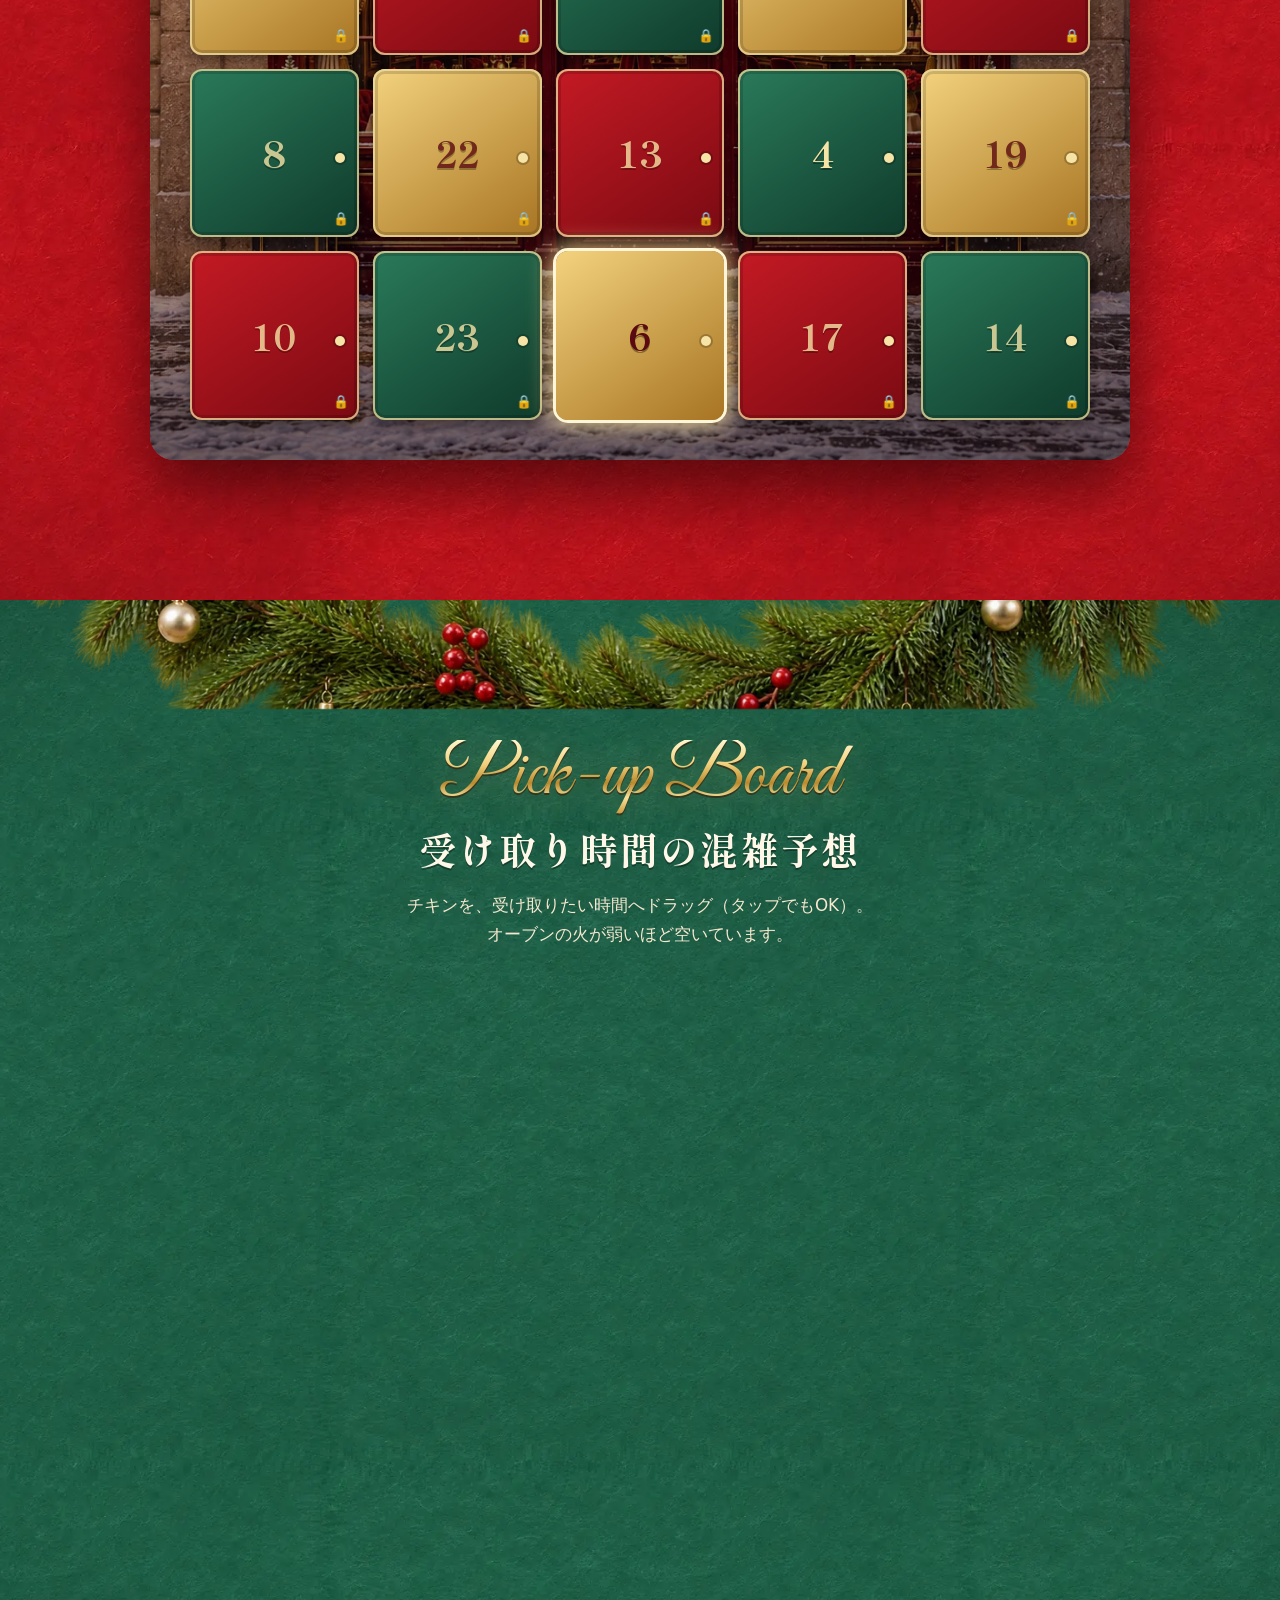
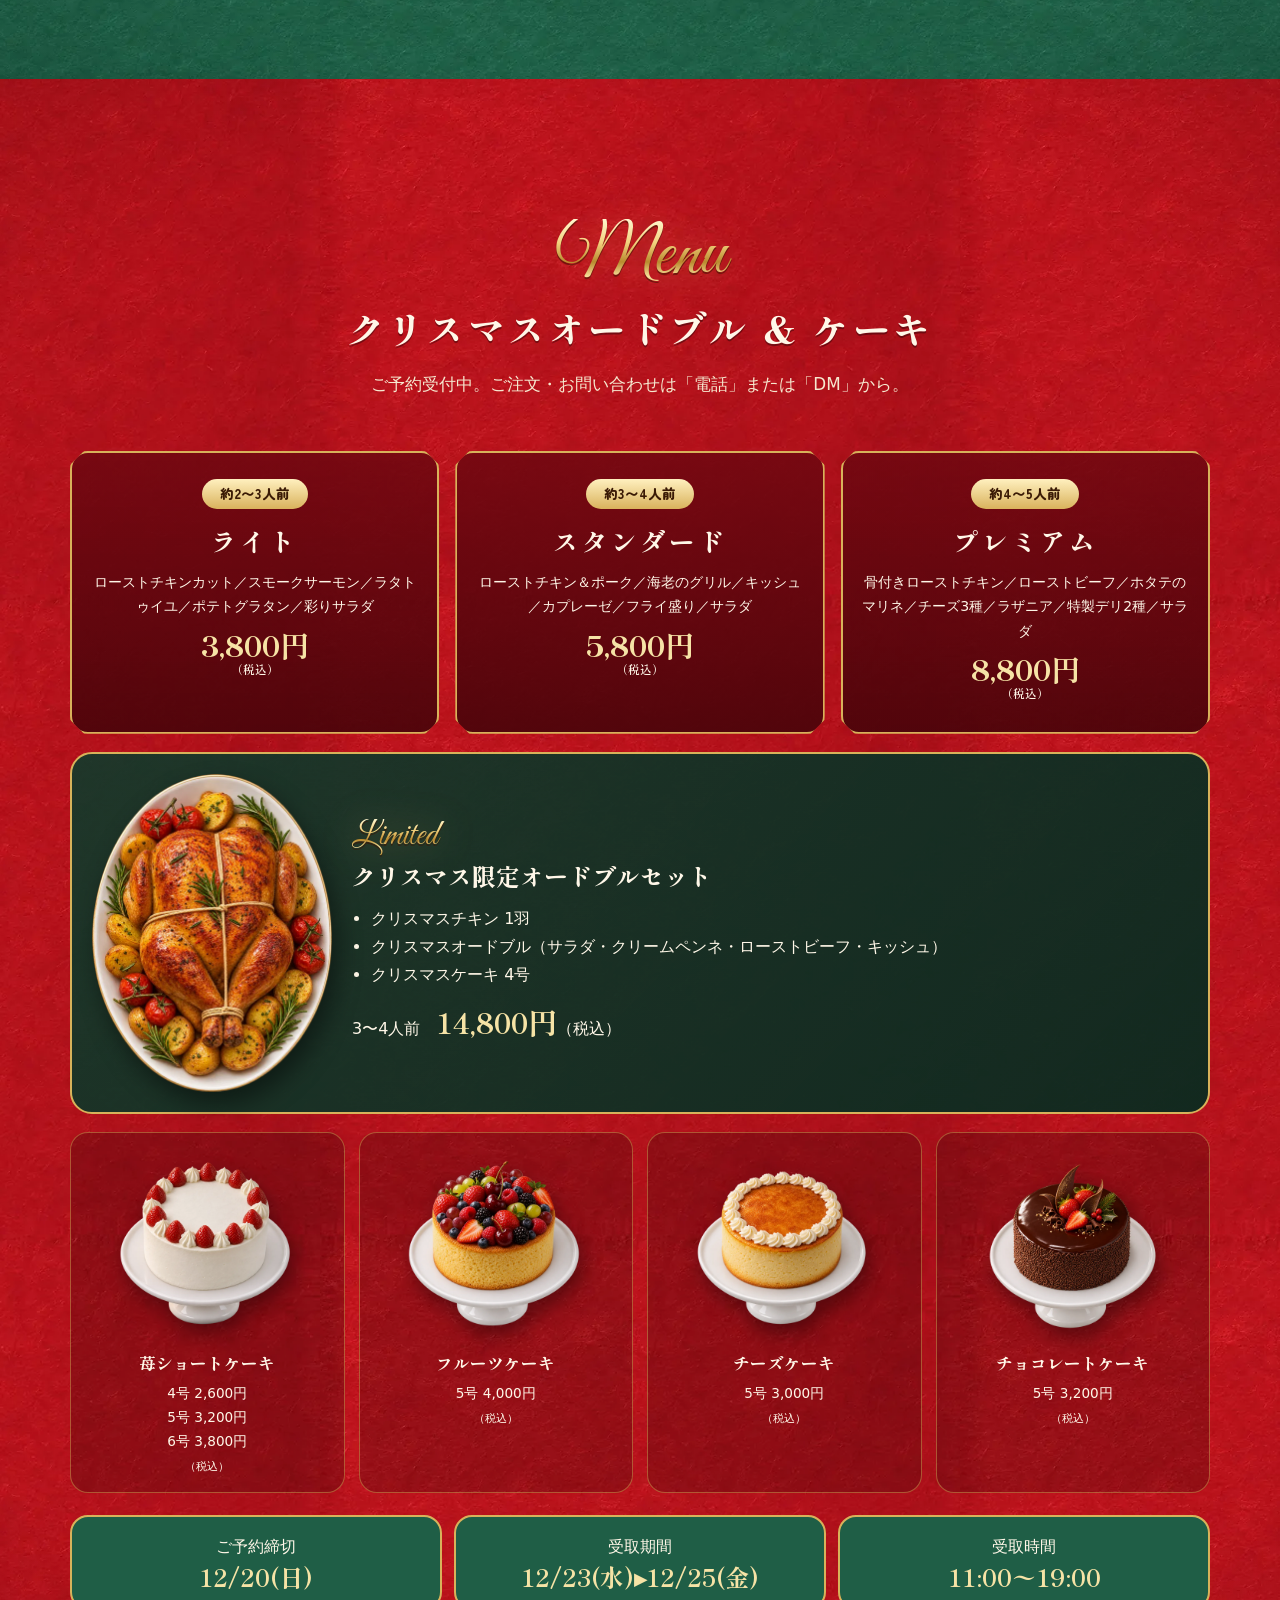
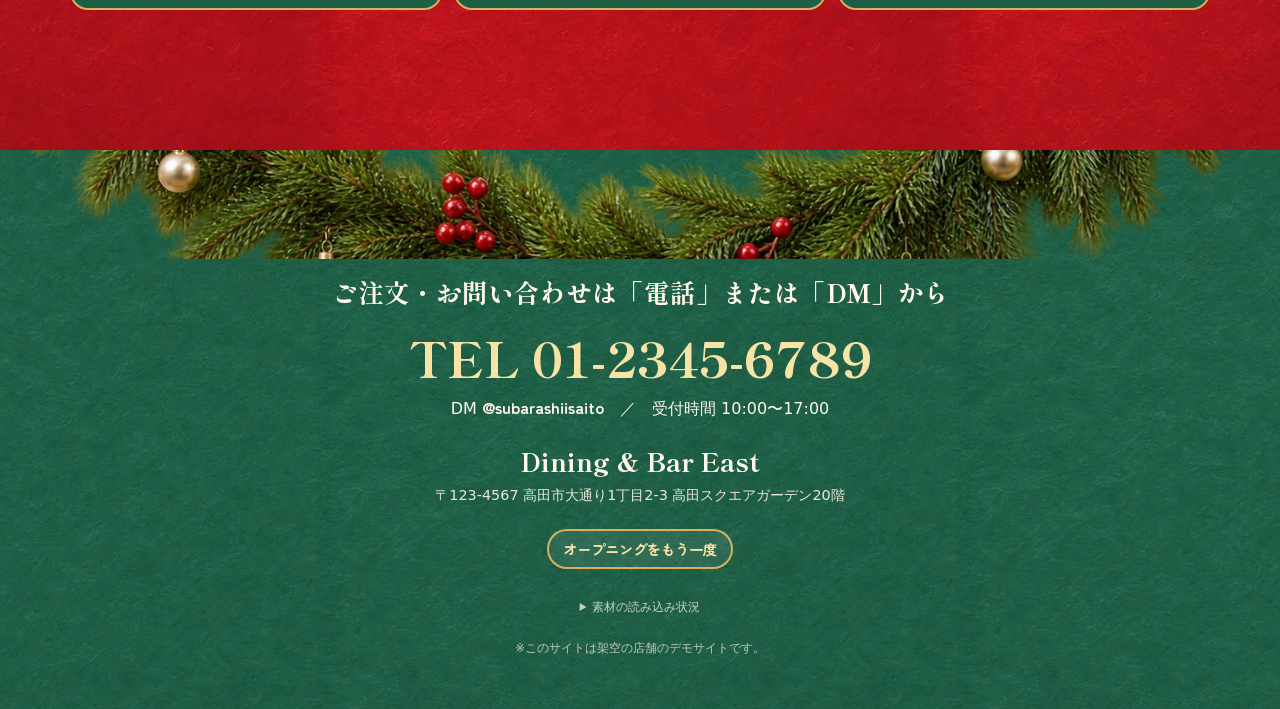
==== commit 86b081cd: "Match WebP texture tiling size Co-Authored-By: Claude Opus 5.5 <noreply@anthropic.com> Claude-Sessio" ====
--- a/east-christmas/index.html
+++ b/east-christmas/index.html
@@ -34,8 +34,8 @@
 .sr{position:absolute;width:1px;height:1px;overflow:hidden;clip:rect(0 0 0 0);white-space:nowrap}
 
 /* paper backgrounds: the real texture (if present) sits over a gradient fallback */
-.paper-red{background:url(assets/tex_red_paper.webp),url(assets/tex_red_paper.png) center/640px repeat,radial-gradient(120% 80% at 50% 0%,#c41a24 0%,#9c0f18 50%,#6e0710 100%)}
-.paper-green{background:url(assets/tex_green_paper.webp),url(assets/tex_green_paper.png) center/640px repeat,radial-gradient(120% 80% at 50% 0%,#24704f 0%,#1a5540 50%,#0e3427 100%)}
+.paper-red{background:url(assets/tex_red_paper.webp) center/640px repeat,url(assets/tex_red_paper.png) center/640px repeat,radial-gradient(120% 80% at 50% 0%,#c41a24 0%,#9c0f18 50%,#6e0710 100%)}
+.paper-green{background:url(assets/tex_green_paper.webp) center/640px repeat,url(assets/tex_green_paper.png) center/640px repeat,radial-gradient(120% 80% at 50% 0%,#24704f 0%,#1a5540 50%,#0e3427 100%)}
 .gold-text{background:linear-gradient(180deg,#fff6cf 0%,#f3d27e 32%,#b98a2e 58%,#f7e09a 78%,#c99a3d 100%);-webkit-background-clip:text;background-clip:text;color:transparent;filter:drop-shadow(0 2px 0 rgba(60,20,0,.55)) drop-shadow(0 0 18px rgba(255,210,120,.25))}
 .script{font-family:"Great Vibes",cursive;font-weight:400}
 .mincho{font-family:"Shippori Mincho B1",serif}
